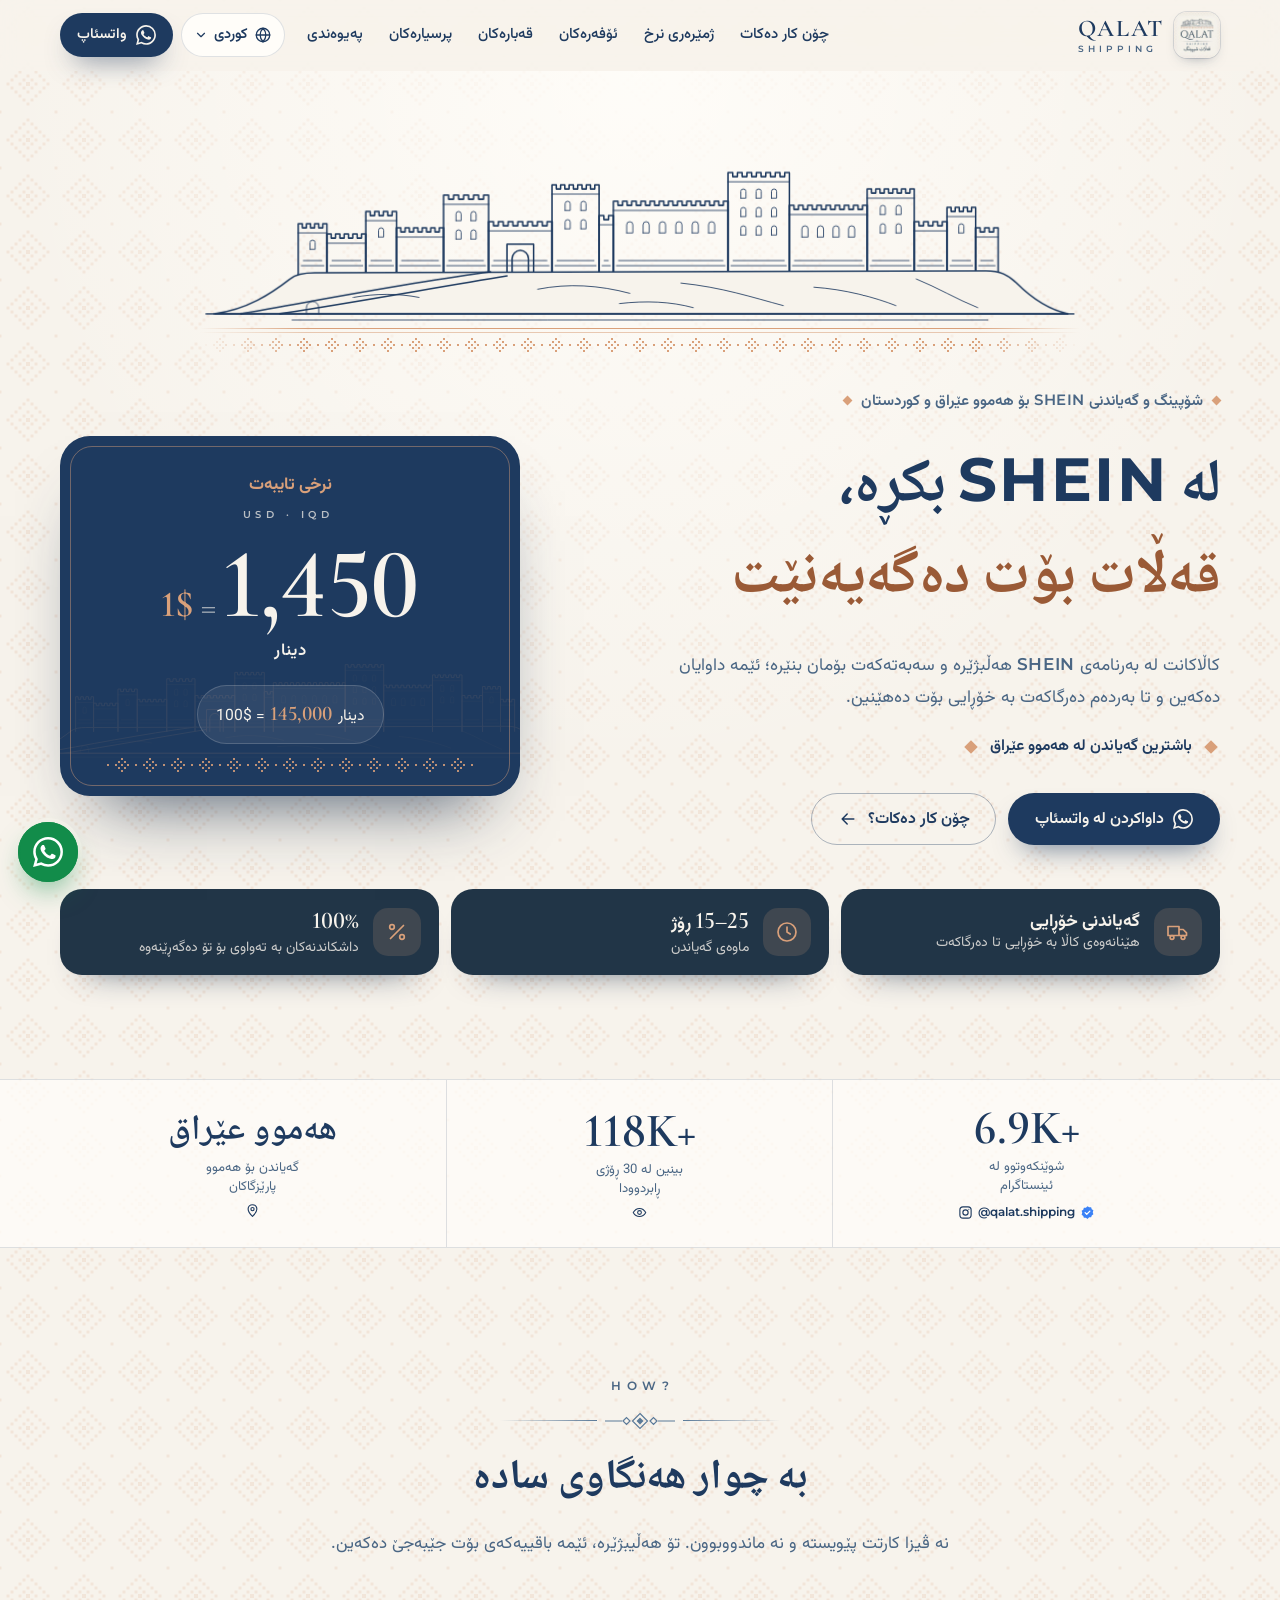
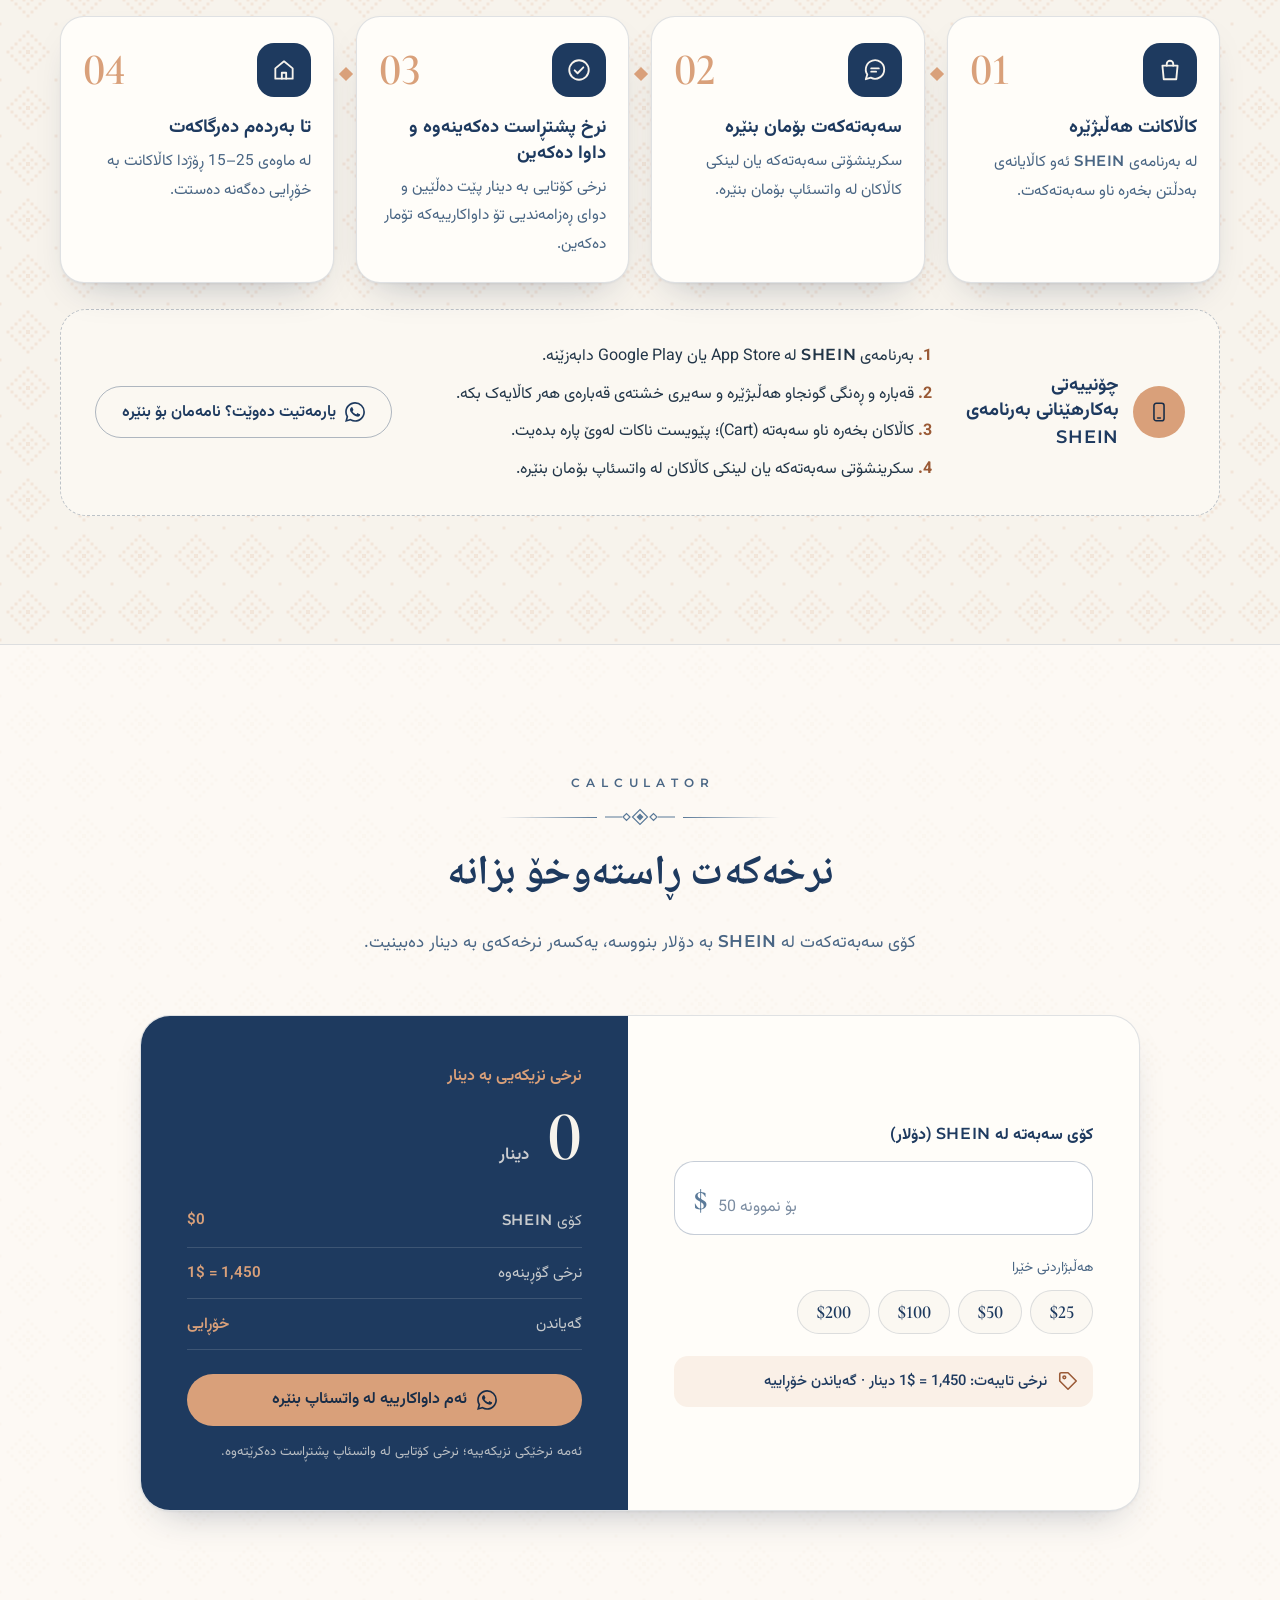
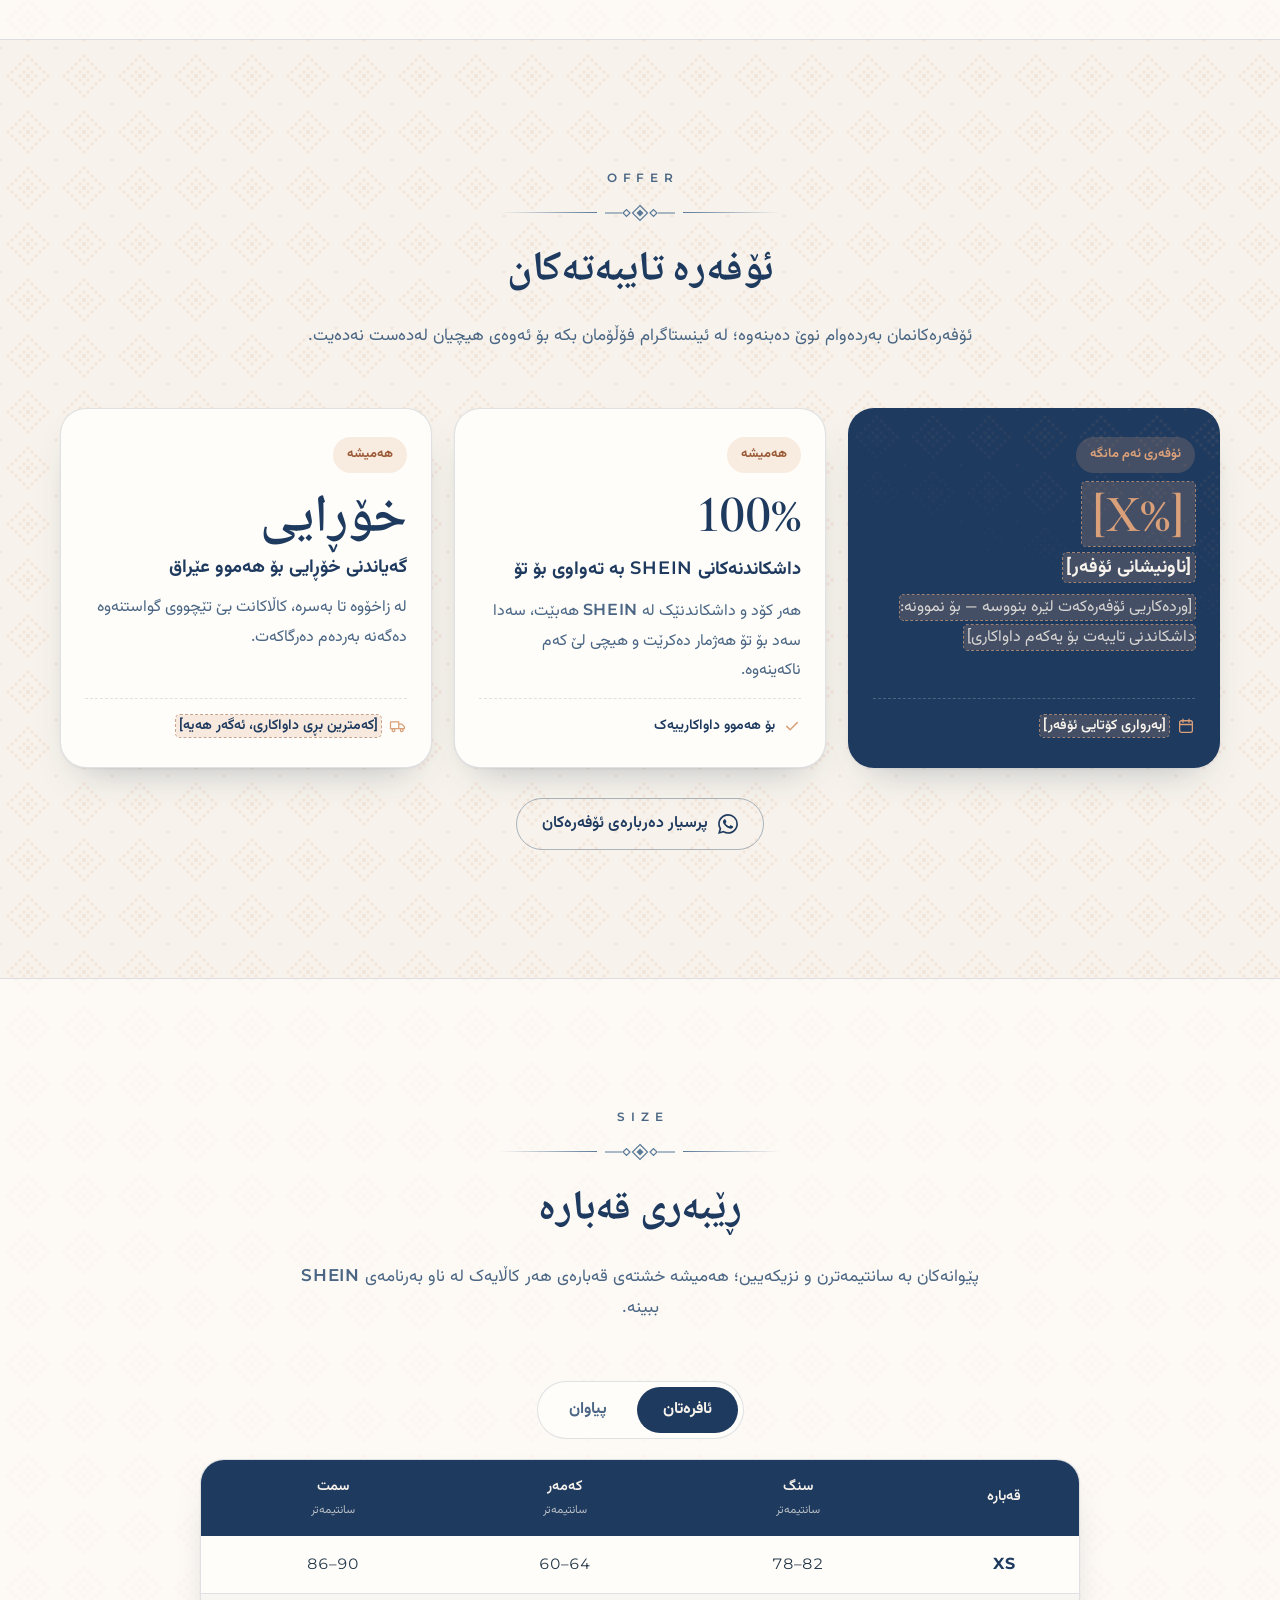
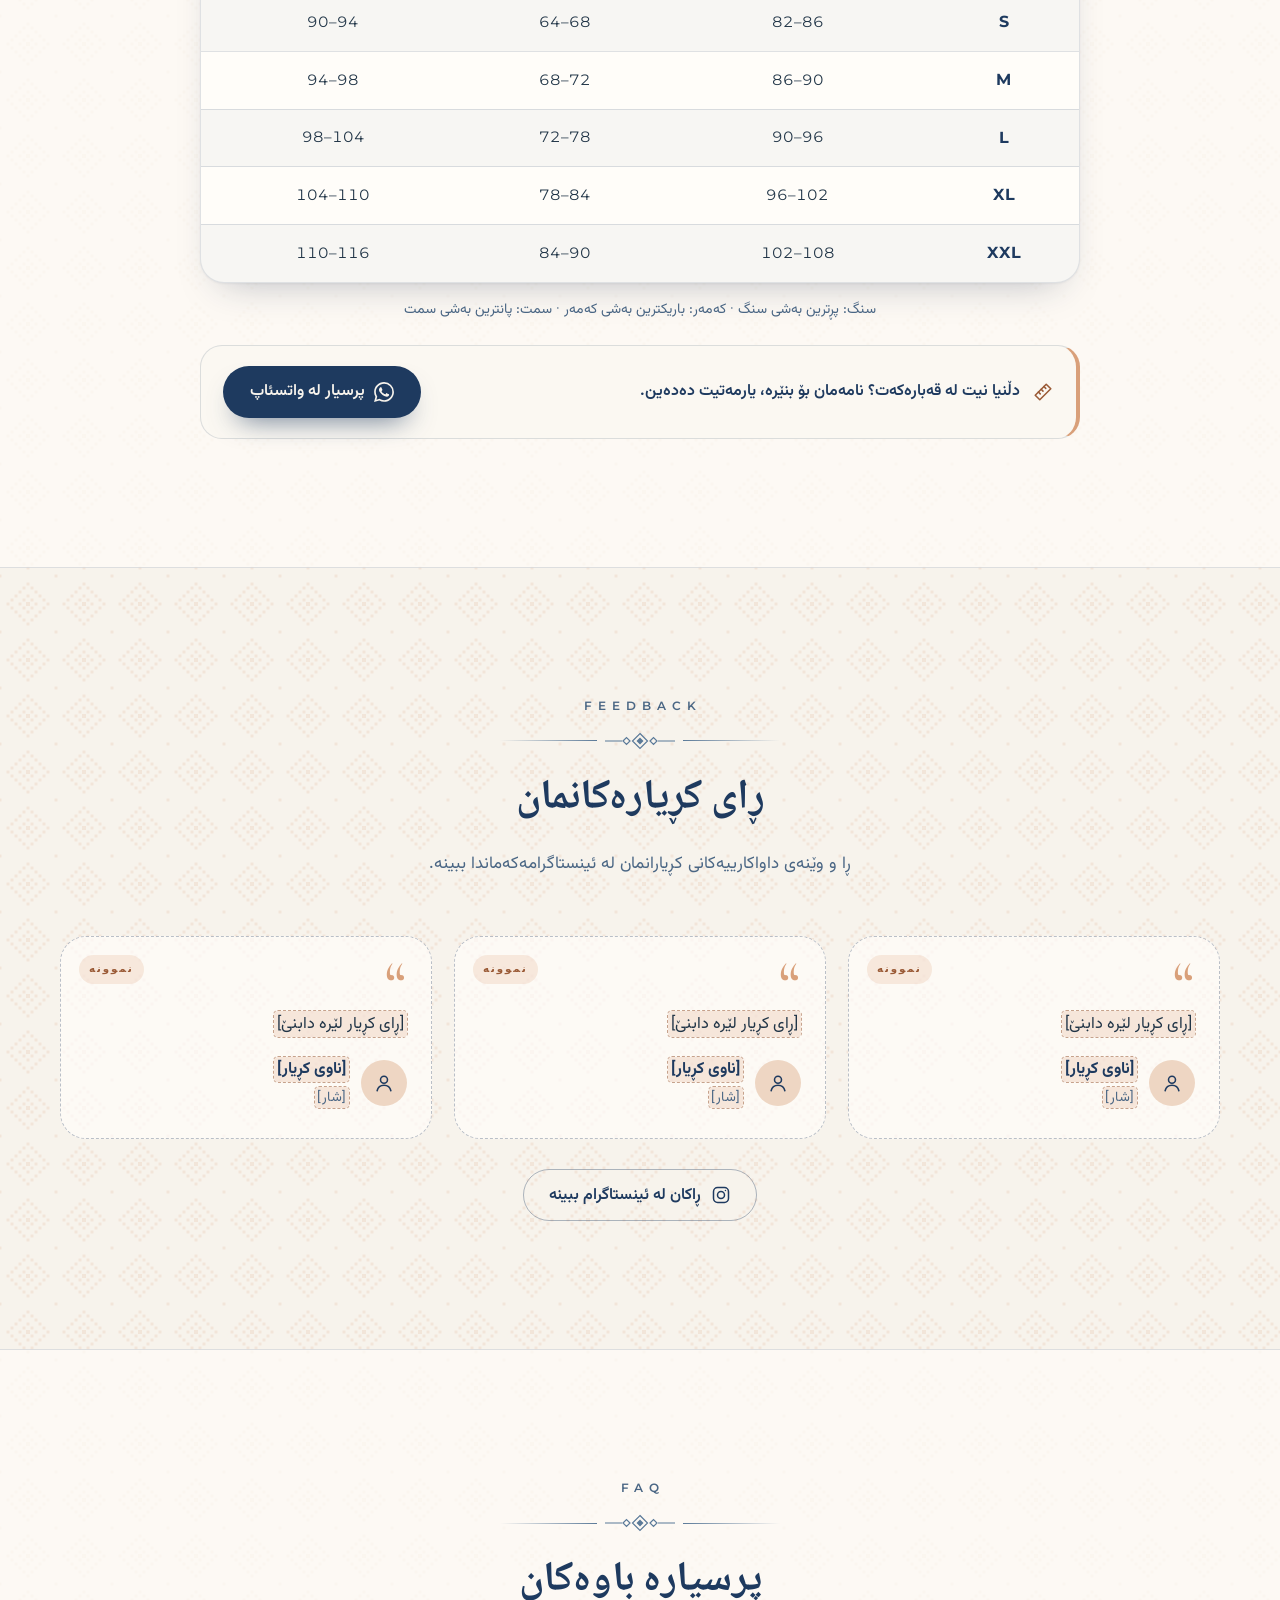
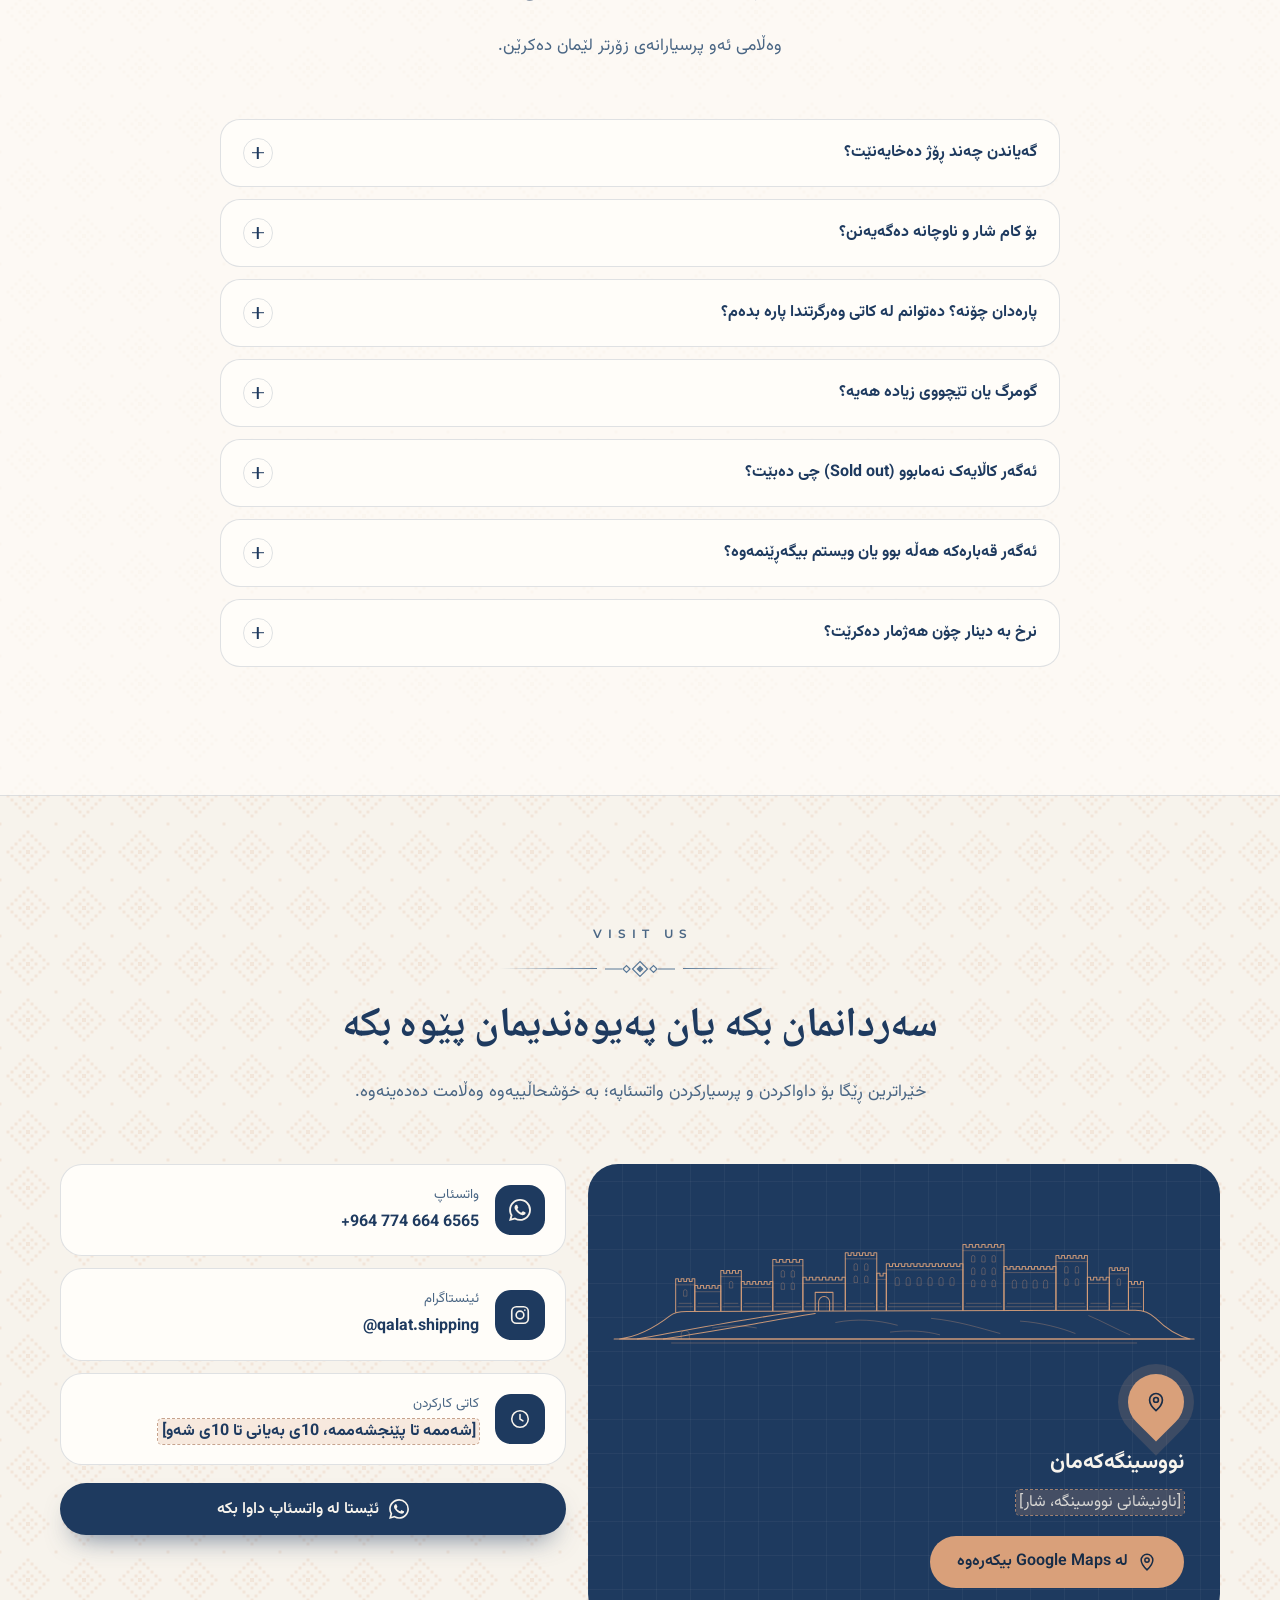
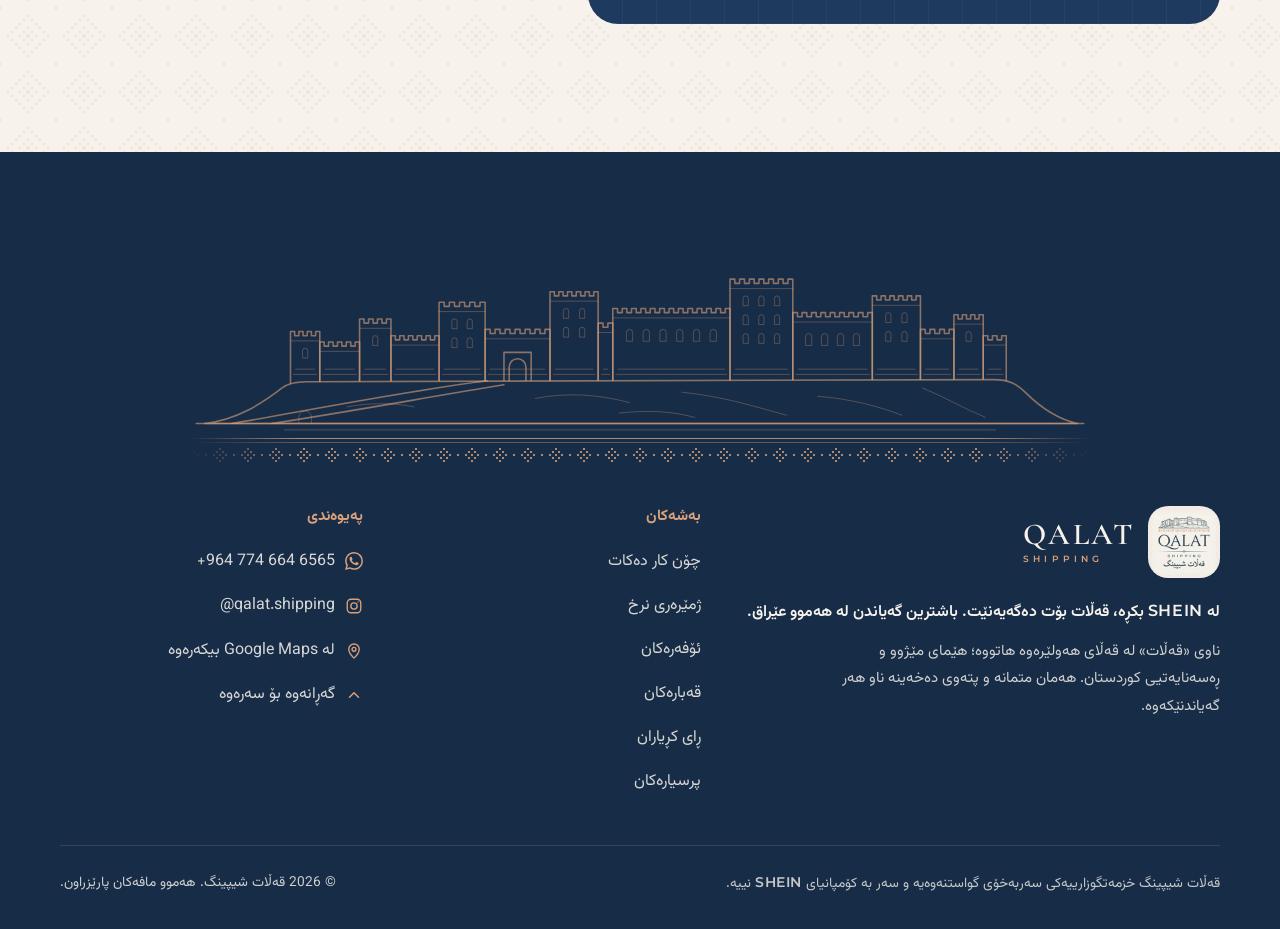
==== index.html @ f3a2c544 "Qalat Shipping landing site: trilingual (ku/ar/en), RTL, calculator, size guide, FAQ" ====
<!DOCTYPE html>
<html lang="ckb" dir="rtl">
<head>
<meta charset="utf-8">
<meta name="viewport" content="width=device-width, initial-scale=1, viewport-fit=cover">

<!-- ======================================================================
     ✏️  EDIT YOUR BUSINESS NUMBERS HERE — everything on the page updates.
     ====================================================================== -->
<script>
const CONFIG = {
  rate: 1450,                 // IQD for 1 USD  (shown as "1$ = X" and "100$ = X")
  roundTo: 1,                 // calculator rounding in IQD (e.g. 250 → nearest 250 IQD)
  deliveryMin: 15,            // delivery time, in days
  deliveryMax: 25,
  whatsapp: '9647746646565',  // international format, digits only (used in wa.me links)
  phoneDisplay: '+964 774 664 6565',
  instagram: 'qalat.shipping',
  instagramFollowers: 6900,
  monthlyViews: 118000,       // Instagram views in the last 30 days
  mapLink: '[PASTE FULL GOOGLE MAPS LINK]', // Google Maps "Share → Copy link"
  mapEmbed: '',               // optional: Google Maps "Share → Embed a map" src URL (shows a live map)
  calcMaxUSD: 100000,         // max amount accepted by the calculator
  defaultLang: 'ku'           // 'ku' | 'ar' | 'en'
};

/* Size guide (cm). Columns: size, chest/bust, waist, hip */
const SIZE_CHART = {
  women: [
    ['XS', '78–82',  '60–64', '86–90'],
    ['S',  '82–86',  '64–68', '90–94'],
    ['M',  '86–90',  '68–72', '94–98'],
    ['L',  '90–96',  '72–78', '98–104'],
    ['XL', '96–102', '78–84', '104–110'],
    ['XXL','102–108','84–90', '110–116']
  ],
  men: [
    ['XS', '84–88',  '70–74', '84–88'],
    ['S',  '88–92',  '74–78', '88–92'],
    ['M',  '92–98',  '78–84', '92–98'],
    ['L',  '98–104', '84–90', '98–104'],
    ['XL', '104–110','90–96', '104–110'],
    ['XXL','110–116','96–102','110–116']
  ]
};
</script>

<title>قەڵات شیپینگ | Qalat Shipping — SHEIN بۆ هەموو عێراق و کوردستان</title>
<meta name="description" content="قەڵات شیپینگ: داواکردنی SHEIN بە نرخی تایبەت و گەیاندنی خۆڕایی تا دەرگاکەت لە هەموو عێراق و کوردستان. Shop SHEIN, delivered by Qalat — free delivery across Iraq.">
<meta name="keywords" content="SHEIN Iraq, SHEIN Kurdistan, SHEIN Erbil, SHEIN Baghdad, SHEIN Sulaymaniyah, SHEIN Duhok, SHEIN delivery Iraq, شي ان العراق, شحن شي ان, شي ان أربيل, طلب من شي ان, شي ان بغداد, قلات شيبينغ, SHEIN کوردستان, SHEIN هەولێر, داواکردن لە SHEIN, گەیاندنی SHEIN, قەڵات شیپینگ, Qalat Shipping">
<meta name="author" content="Qalat Shipping">
<meta name="theme-color" content="#1E3A5F">
<meta name="robots" content="index, follow">

<!-- Site URL (custom domain from CNAME). If the domain changes, replace it in the <head> tags below -->
<link rel="canonical" href="https://qalatshipping.com/">
<link rel="alternate" hreflang="ckb" href="https://qalatshipping.com/?lang=ku">
<link rel="alternate" hreflang="ar" href="https://qalatshipping.com/?lang=ar">
<link rel="alternate" hreflang="en" href="https://qalatshipping.com/?lang=en">
<link rel="alternate" hreflang="x-default" href="https://qalatshipping.com/">

<meta property="og:type" content="website">
<meta property="og:site_name" content="Qalat Shipping | قەڵات شیپینگ">
<meta property="og:title" content="Qalat Shipping — Shop SHEIN, delivered by Qalat">
<meta property="og:description" content="SHEIN shopping &amp; free delivery to your door across all of Iraq and Kurdistan. Special USD rate, 15–25 days, 100% of SHEIN discounts go to you.">
<meta property="og:url" content="https://qalatshipping.com/">
<meta property="og:image" content="https://qalatshipping.com/assets/og-image.jpg">
<meta property="og:image:width" content="1200">
<meta property="og:image:height" content="630">
<meta property="og:image:alt" content="Qalat Shipping logo — Erbil Citadel line drawing">
<meta property="og:locale" content="ku_IQ">
<meta property="og:locale:alternate" content="ar_IQ">
<meta property="og:locale:alternate" content="en_US">
<meta name="twitter:card" content="summary_large_image">
<meta name="twitter:title" content="Qalat Shipping — Shop SHEIN, delivered by Qalat">
<meta name="twitter:description" content="Free SHEIN delivery to your door across all of Iraq and Kurdistan.">
<meta name="twitter:image" content="https://qalatshipping.com/assets/og-image.jpg">

<link rel="icon" type="image/jpeg" href="assets/logo-192.jpg">
<link rel="apple-touch-icon" href="assets/logo-192.jpg">

<link rel="preconnect" href="https://fonts.googleapis.com">
<link rel="preconnect" href="https://fonts.gstatic.com" crossorigin>
<link rel="stylesheet" href="https://fonts.googleapis.com/css2?family=Cormorant+Garamond:ital,wght@0,500;0,600;0,700;1,500;1,600&family=Montserrat:wght@400;500;600;700&family=Noto+Naskh+Arabic:wght@500;600;700&family=Vazirmatn:wght@400;500;600;700&display=swap">

<script>
/* Set language & direction before first paint (prevents layout flash) */
(function () {
  var l = CONFIG.defaultLang;
  try {
    var q = new URLSearchParams(location.search).get('lang');
    var s = localStorage.getItem('qalat-lang');
    l = q || s || l;
  } catch (e) {}
  var m = { ku: ['ckb', 'rtl'], ar: ['ar', 'rtl'], en: ['en', 'ltr'] };
  var v = m[l] || m.ku;
  var h = document.documentElement;
  h.lang = v[0]; h.dir = v[1]; h.classList.add('js');
})();
</script>

<script type="application/ld+json">
{
  "@context": "https://schema.org",
  "@type": "Organization",
  "name": "Qalat Shipping",
  "alternateName": ["قەڵات شیپینگ", "قلات شيبينغ"],
  "url": "https://qalatshipping.com/",
  "logo": "https://qalatshipping.com/assets/logo-512.jpg",
  "slogan": "Shop SHEIN, Delivered by Qalat",
  "description": "SHEIN shopping and shipping service with free delivery across Iraq and Kurdistan.",
  "areaServed": { "@type": "Country", "name": "Iraq" },
  "sameAs": ["https://www.instagram.com/qalat.shipping/"],
  "contactPoint": {
    "@type": "ContactPoint",
    "telephone": "+9647746646565",
    "contactType": "customer service",
    "availableLanguage": ["ckb", "ar", "en"]
  }
}
</script>

<style>
/* =========================================================================
   Qalat Shipping — "Heritage citadel, modern logistics"
   ========================================================================= */
:root {
  --navy: #1E3A5F;
  --navy-2: #213547;
  --navy-3: #172C47;
  --cream: #F7F3EC;
  --ivory: #FBF8F2;
  --paper: #FFFDF9;
  --sand: #D9A07A;
  --sand-soft: #EED6C3;
  --terra: #9A5A36;          /* accessible terracotta for text on cream */
  --steel: #5B7A99;          /* decorative / large text */
  --steel-ink: #4A6684;      /* small secondary text (AA on cream) */
  --ink: #213547;
  --line: rgba(30, 58, 95, .14);
  --wa: #128C4A;

  --radius: 20px;
  --shadow: 0 1px 2px rgba(23, 44, 71, .05), 0 18px 40px -22px rgba(23, 44, 71, .35);

  --f-serif: 'Cormorant Garamond', 'Playfair Display', Georgia, serif;
  --f-label: 'Montserrat', system-ui, -apple-system, 'Segoe UI', sans-serif;
  --f-ar: 'Vazirmatn', 'Noto Naskh Arabic', Tahoma, sans-serif;
  --f-ar-display: 'Noto Naskh Arabic', 'Vazirmatn', serif;
  --f-num: 'Cormorant Garamond', 'Noto Naskh Arabic', Georgia, serif;

  --f-body: var(--f-label);
  --f-display: var(--f-serif);
  --header-h: 70px;

  --kilim-bg: url("data:image/svg+xml,%3Csvg xmlns='http://www.w3.org/2000/svg' width='56' height='56' viewBox='0 0 56 56'%3E%3Cg fill='%23D9A07A' fill-opacity='.17'%3E%3Cpath d='M-1.5 -1.5h3v3h-3zM54.5 -1.5h3v3h-3zM-1.5 54.5h3v3h-3zM54.5 54.5h3v3h-3z'/%3E%3Cg transform='translate(4 4)'%3E%3Cpath d='M22.5 2.5h3v3h-3zM26.5 6.5h3v3h-3zM30.5 10.5h3v3h-3zM34.5 14.5h3v3h-3zM38.5 18.5h3v3h-3zM42.5 22.5h3v3h-3zM38.5 26.5h3v3h-3zM34.5 30.5h3v3h-3zM30.5 34.5h3v3h-3zM26.5 38.5h3v3h-3zM22.5 42.5h3v3h-3zM18.5 38.5h3v3h-3zM14.5 34.5h3v3h-3zM10.5 30.5h3v3h-3zM6.5 26.5h3v3h-3zM2.5 22.5h3v3h-3zM6.5 18.5h3v3h-3zM10.5 14.5h3v3h-3zM14.5 10.5h3v3h-3zM18.5 6.5h3v3h-3zM22.5 14.5h3v3h-3zM26.5 18.5h3v3h-3zM30.5 22.5h3v3h-3zM26.5 26.5h3v3h-3zM22.5 30.5h3v3h-3zM18.5 26.5h3v3h-3zM14.5 22.5h3v3h-3zM18.5 18.5h3v3h-3zM22 22h4v4h-4z'/%3E%3C/g%3E%3C/g%3E%3C/svg%3E");
  --kilim-row: url("data:image/svg+xml,%3Csvg xmlns='http://www.w3.org/2000/svg' width='28' height='14' viewBox='0 0 28 14'%3E%3Cpath fill='%23D9A07A' d='M13 0h2v2h-2zM16 3h2v2h-2zM19 6h2v2h-2zM16 9h2v2h-2zM13 12h2v2h-2zM10 9h2v2h-2zM7 6h2v2h-2zM10 3h2v2h-2zM13 6h2v2h-2zM-1 6h2v2h-2zM27 6h2v2h-2z'/%3E%3C/svg%3E");
  --orn: url("data:image/svg+xml,%3Csvg xmlns='http://www.w3.org/2000/svg' width='70' height='18' viewBox='0 0 70 18'%3E%3Cg fill='none' stroke='%235B7A99' stroke-width='1.2'%3E%3Cpath d='M0 9h17M53 9h17M35 1.5 42.5 9 35 16.5 27.5 9z'/%3E%3Cpath d='M18 9l3.5-3.5L25 9l-3.5 3.5zM45 9l3.5-3.5L52 9l-3.5 3.5z'/%3E%3C/g%3E%3Cpath fill='%235B7A99' d='M35 5.5 38.5 9 35 12.5 31.5 9z'/%3E%3C/svg%3E");
}
html[dir="rtl"] { --f-body: var(--f-ar); --f-display: var(--f-ar-display); }

*, *::before, *::after { box-sizing: border-box; }
html { -webkit-text-size-adjust: 100%; scroll-behavior: smooth; scroll-padding-top: calc(var(--header-h) + 12px); }
body {
  margin: 0;
  font-family: var(--f-body);
  font-size: 16px;
  line-height: 1.7;
  color: var(--ink);
  background: var(--cream) var(--kilim-bg);
  -webkit-font-smoothing: antialiased;
  text-rendering: optimizeLegibility;
  overflow-x: hidden;
}
html[dir="rtl"] body { line-height: 1.85; }
img, svg { display: block; max-width: 100%; }
a { color: inherit; }
button { font: inherit; }
h1, h2, h3 { margin: 0; }
p { margin: 0; }
:focus-visible { outline: 2.5px solid var(--terra); outline-offset: 3px; border-radius: 8px; }
.sr-only { position: absolute !important; width: 1px; height: 1px; padding: 0; margin: -1px; overflow: hidden; clip: rect(0 0 0 0); white-space: nowrap; border: 0; }
.skip-link { position: absolute; inset-inline-start: 12px; top: -80px; z-index: 100; background: var(--navy); color: var(--cream); padding: 12px 18px; border-radius: 12px; text-decoration: none; font-weight: 600; transition: top .2s; }
.skip-link:focus { top: 12px; }
.container { width: min(1160px, 100% - 40px); margin-inline: auto; }
.ic { width: 22px; height: 22px; flex: none; }
html[dir="rtl"] .flip-rtl { transform: scaleX(-1); }
.ltr { direction: ltr; unicode-bidi: isolate; display: inline-block; }
.shein { font-family: var(--f-label); font-weight: 600; letter-spacing: .04em; }
h1 .shein, h2 .shein { font-weight: 700; }
html[lang="en"] h1 .shein, html[lang="en"] h2 .shein { font-family: var(--f-serif); font-weight: 600; letter-spacing: .03em; }
mark.ph { background: rgba(217, 160, 122, .22); color: inherit; border-radius: 4px; padding: 0 .2em; outline: 1px dashed rgba(154, 90, 54, .55); outline-offset: 0; }
.on-dark mark.ph { background: rgba(217, 160, 122, .2); outline-color: rgba(217, 160, 122, .7); }

/* ---------- Buttons ---------- */
.btn {
  display: inline-flex; align-items: center; justify-content: center; gap: .6em;
  min-height: 52px; padding: .75em 1.6em; border-radius: 999px;
  font-weight: 600; font-size: 1rem; line-height: 1.2; text-decoration: none; text-align: center;
  border: 1.5px solid transparent; cursor: pointer;
  transition: transform .2s ease, background-color .2s ease, color .2s ease, box-shadow .2s ease, border-color .2s ease;
}
.btn .ic { width: 20px; height: 20px; }
.btn:hover { transform: translateY(-2px); }
.btn:active { transform: translateY(0); }
.btn-primary { background: var(--navy); color: var(--cream); box-shadow: 0 14px 28px -14px rgba(30, 58, 95, .75); }
.btn-primary:hover { background: var(--navy-2); }
.btn-ghost { background: transparent; color: var(--navy); border-color: rgba(30, 58, 95, .35); }
.btn-ghost:hover { background: var(--navy); color: var(--cream); border-color: var(--navy); }
.btn-sand { background: var(--sand); color: var(--navy-3); }
.btn-sand:hover { background: #E3B08D; }
.btn-light { background: var(--cream); color: var(--navy); }
.btn-block { width: 100%; }

/* ---------- Header ---------- */
.site-header {
  position: sticky; top: 0; z-index: 50;
  background: rgba(247, 243, 236, .88);
  -webkit-backdrop-filter: saturate(1.4) blur(14px);
  backdrop-filter: saturate(1.4) blur(14px);
  border-bottom: 1px solid transparent;
  transition: border-color .3s, box-shadow .3s;
}
.site-header.scrolled { border-color: var(--line); box-shadow: 0 10px 30px -24px rgba(23, 44, 71, .6); }
.header-inner { height: var(--header-h); display: flex; align-items: center; gap: 10px; }
.brand { display: flex; align-items: center; gap: 10px; text-decoration: none; margin-inline-end: auto; min-width: 0; }
.brand-logo { width: 46px; height: 46px; border-radius: 13px; object-fit: cover; box-shadow: 0 0 0 1px var(--line), 0 6px 14px -8px rgba(23, 44, 71, .5); }
.brand-text { display: flex; flex-direction: column; direction: ltr; line-height: 1; }
.brand-name { font-family: var(--f-serif); font-weight: 600; font-size: 1.5rem; letter-spacing: .07em; color: var(--navy); }
.brand-sub { font-family: var(--f-label); font-weight: 600; font-size: .55rem; letter-spacing: .46em; color: var(--steel-ink); margin-top: 4px; }

.main-nav ul { list-style: none; margin: 0; padding: 0; display: flex; gap: 2px; }
.main-nav a { display: block; padding: 10px 12px; border-radius: 10px; text-decoration: none; font-weight: 500; font-size: .93rem; color: var(--navy); white-space: nowrap; transition: background-color .2s; }
.main-nav a:hover { background: rgba(30, 58, 95, .07); }

.header-actions { display: flex; align-items: center; gap: 8px; }
.lang { position: relative; }
.lang-btn, .menu-btn {
  display: inline-flex; align-items: center; justify-content: center; gap: 6px;
  height: 44px; min-width: 44px; padding: 0 12px; border-radius: 999px;
  border: 1px solid var(--line); background: var(--paper); color: var(--navy); cursor: pointer;
  font-weight: 600; font-size: .9rem;
}
.lang-btn .ic { width: 18px; height: 18px; }
.lang-btn .chev { width: 14px; height: 14px; transition: transform .2s; }
.lang-btn .lbl-short { display: none; font-family: var(--f-label); font-size: .8rem; letter-spacing: .06em; }
.lang-btn[aria-expanded="true"] .chev { transform: rotate(180deg); }
.lang-menu {
  position: absolute; top: calc(100% + 8px); inset-inline-end: 0; z-index: 60;
  list-style: none; margin: 0; padding: 6px; min-width: 170px;
  background: var(--paper); border: 1px solid var(--line); border-radius: 16px; box-shadow: var(--shadow);
}
.lang-menu button {
  width: 100%; display: flex; align-items: center; justify-content: space-between; gap: 12px;
  padding: 11px 14px; border: 0; border-radius: 10px; background: transparent; color: var(--navy);
  cursor: pointer; font-size: 1rem; text-align: start;
}
.lang-menu button[lang="ckb"], .lang-menu button[lang="ar"] { font-family: var(--f-ar); }
.lang-menu button[lang="en"] { font-family: var(--f-label); }
.lang-menu button:hover { background: rgba(30, 58, 95, .07); }
.lang-menu button[aria-current="true"] { background: var(--navy); color: var(--cream); }
.lang-menu button .ic { width: 16px; height: 16px; visibility: hidden; }
.lang-menu button[aria-current="true"] .ic { visibility: visible; }
.btn-wa-sm { min-height: 44px; padding: 0 16px; font-size: .9rem; }
.menu-btn { padding: 0; width: 44px; }
.menu-btn .i-close { display: none; }
.menu-btn[aria-expanded="true"] .i-open { display: none; }
.menu-btn[aria-expanded="true"] .i-close { display: block; }

@media (max-width: 1199px) {
  .main-nav {
    position: absolute; top: var(--header-h); inset-inline: 0;
    background: var(--paper); border-bottom: 1px solid var(--line);
    box-shadow: 0 24px 40px -30px rgba(23, 44, 71, .6);
    padding: 6px 20px 18px; display: none;
  }
  .main-nav.open { display: block; }
  .main-nav ul { flex-direction: column; }
  .main-nav a { padding: 14px 6px; border-bottom: 1px solid var(--line); border-radius: 0; font-size: 1.02rem; }
}
@media (min-width: 1200px) { .menu-btn { display: none; } }
@media (max-width: 479px) {
  .btn-wa-sm { width: 44px; padding: 0; }
  .btn-wa-sm .lbl { display: none; }
  .lang-btn .lbl-long { display: none; }
  .lang-btn .lbl-short { display: inline; }
  .brand-name { font-size: 1.3rem; }
  .brand-logo { width: 42px; height: 42px; }
}
@media (max-width: 359px) { .brand-text { display: none; } }

/* ---------- Citadel line drawing ---------- */
.citadel { color: var(--cit-stroke, var(--navy)); --sw: 1.5; }
.citadel svg { width: 100%; height: auto; overflow: visible; fill: none; stroke: currentColor; stroke-width: var(--sw); stroke-linecap: round; stroke-linejoin: round; }
.citadel .fine { stroke-width: calc(var(--sw) * .55); opacity: .6; }
.citadel .hill { fill: var(--cit-fill, var(--cream)); }
@media (max-width: 640px) { .citadel { --sw: 2.6; } }
@media (prefers-reduced-motion: no-preference) {
  .citadel.animate path { stroke-dasharray: 1 1; animation: draw 1.5s cubic-bezier(.55, .1, .3, 1) both; animation-delay: var(--d, 0ms); }
}
@keyframes draw {
  0% { stroke-dashoffset: 1; opacity: 0; }
  1% { opacity: 1; }
  100% { stroke-dashoffset: 0; opacity: 1; }
}

/* ---------- Ornaments ---------- */
.kilim-band { position: relative; height: 24px; max-width: 880px; margin: 4px auto 0;
  background: var(--kilim-row) center 10px / 28px 14px repeat-x;
  -webkit-mask-image: linear-gradient(90deg, transparent, #000 12%, #000 88%, transparent);
  mask-image: linear-gradient(90deg, transparent, #000 12%, #000 88%, transparent); }
.kilim-band::before { content: ""; position: absolute; inset-inline: 0; top: 0; height: 5px; border-top: 1.5px solid var(--sand); border-bottom: 1px solid rgba(217, 160, 122, .55); }
.orn { display: flex; align-items: center; gap: 8px; max-width: 280px; margin: 14px auto 18px; color: var(--steel); }
.orn::before, .orn::after { content: ""; flex: 1; height: 1px; }
.orn::before { background: linear-gradient(90deg, transparent, currentColor); }
.orn::after { background: linear-gradient(90deg, currentColor, transparent); }
html[dir="rtl"] .orn::before, html[dir="rtl"] .orn::after { transform: scaleX(-1); }
.orn span { width: 70px; height: 18px; flex: none; background: var(--orn) center / contain no-repeat; }

/* ---------- Sections ---------- */
.section { padding-block: clamp(72px, 11vw, 128px); position: relative; }
.section-alt { background: rgba(255, 253, 249, .72); border-block: 1px solid var(--line); }
.section-head { text-align: center; max-width: 700px; margin: 0 auto clamp(36px, 6vw, 56px); }
.kicker { font-family: var(--f-label); font-weight: 600; font-size: .74rem; letter-spacing: .5em; color: var(--steel-ink); padding-inline-start: .5em; }
h2 { font-family: var(--f-display); font-weight: 600; color: var(--navy); font-size: clamp(2.2rem, 6vw, 3.4rem); line-height: 1.08; margin-bottom: .45em; letter-spacing: -.005em; }
html[dir="rtl"] h2 { font-size: clamp(1.75rem, 5vw, 2.6rem); line-height: 1.5; font-weight: 700; }
.lead { color: var(--steel-ink); font-size: 1.06rem; }
h3 { color: var(--navy); font-size: 1.15rem; font-weight: 700; line-height: 1.4; }
html[lang="en"] h3 { font-family: var(--f-label); font-weight: 600; font-size: 1.08rem; }

/* ---------- Hero ---------- */
.hero { padding-block: 22px clamp(64px, 9vw, 104px); position: relative; }
.hero::before { content: ""; position: absolute; inset: 0 0 auto; height: 70%; background: radial-gradient(ellipse at 50% 0%, rgba(255, 253, 249, .95), rgba(247, 243, 236, 0) 70%); pointer-events: none; }
.hero > .container { position: relative; }
.hero-art { max-width: 880px; margin-inline: auto; padding-top: 10px; }
.hero-grid { display: grid; gap: 34px; margin-top: 34px; align-items: center; }
.hero-copy { text-align: center; }
.eyebrow { display: inline-flex; align-items: center; gap: 10px; font-family: var(--f-label); font-weight: 600; font-size: .72rem; letter-spacing: .2em; text-transform: uppercase; color: var(--steel-ink); }
.eyebrow::before, .eyebrow::after { content: ""; width: 7px; height: 7px; background: var(--sand); transform: rotate(45deg); flex: none; }
html[dir="rtl"] .eyebrow { font-family: var(--f-ar); font-size: .95rem; letter-spacing: 0; text-transform: none; }
h1 { font-family: var(--f-display); font-weight: 600; color: var(--navy); font-size: clamp(2.7rem, 10vw, 5rem); line-height: 1.02; letter-spacing: -.012em; margin: .3em 0 .38em; }
h1 > span { display: block; }
h1 .accent { font-style: italic; font-weight: 500; color: var(--terra); }
html[dir="rtl"] h1 { font-size: clamp(2.15rem, 8vw, 3.8rem); line-height: 1.5; font-weight: 700; }
html[dir="rtl"] h1 .accent { font-style: normal; font-weight: 700; }
.hero-sub { font-size: 1.08rem; color: var(--steel-ink); max-width: 560px; margin-inline: auto; }
.slogan { display: inline-flex; align-items: center; gap: 10px; margin-top: 18px; font-weight: 600; color: var(--navy); font-size: .98rem; }
.slogan .ic { color: var(--sand); width: 18px; height: 18px; }
.cta-row { display: flex; flex-wrap: wrap; gap: 12px; justify-content: center; margin-top: 26px; }
.cta-row .btn { flex: 1 1 220px; max-width: 320px; }

.rate-card {
  position: relative; isolation: isolate; overflow: hidden;
  background: var(--navy); color: var(--cream); text-align: center;
  border-radius: 30px; padding: 34px 26px 52px;
  box-shadow: 0 40px 70px -40px rgba(23, 44, 71, .85);
  max-width: 460px; width: 100%; margin-inline: auto;
}
.rate-card::before { content: ""; position: absolute; inset: 10px; border: 1px solid rgba(217, 160, 122, .45); border-radius: 22px; pointer-events: none; }
.rate-card::after { content: ""; position: absolute; inset-inline: 44px; bottom: 24px; height: 14px; background: var(--kilim-row) center / 28px 14px repeat-x; opacity: .85; }
.rate-card .bg-cit { position: absolute; inset-inline: -10%; bottom: 36px; opacity: .1; z-index: -1; --cit-stroke: var(--sand); --cit-fill: transparent; }
.rate-label { display: block; color: var(--sand); font-weight: 700; font-size: 1.05rem; }
.latin-label { display: block; font-family: var(--f-label); font-weight: 600; font-size: .62rem; letter-spacing: .45em; color: rgba(247, 243, 236, .72); margin-top: 4px; padding-inline-start: .45em; }
.rate-main { display: flex; align-items: baseline; justify-content: center; gap: .18em; margin-top: 12px; font-family: var(--f-serif); line-height: 1; font-variant-numeric: lining-nums; }
.rate-usd { font-size: 2.3rem; color: var(--sand); font-weight: 600; }
.rate-eq { font-size: 2rem; opacity: .65; margin-inline: .12em; }
.rate-val { font-size: clamp(4.4rem, 19vw, 6.2rem); font-weight: 600; letter-spacing: -.01em; }
.rate-cur { font-size: 1.05rem; font-weight: 600; margin-top: 2px; letter-spacing: .02em; }
.rate-sub { display: inline-flex; align-items: baseline; gap: .35em; margin-top: 18px; padding: 9px 18px; border-radius: 999px; background: rgba(247, 243, 236, .08); border: 1px solid rgba(247, 243, 236, .18); font-size: .98rem; }
.rate-sub b { font-family: var(--f-serif); font-size: 1.3rem; font-weight: 600; color: var(--sand); font-variant-numeric: lining-nums; }

.stats { list-style: none; padding: 0; margin: 30px 0 0; display: grid; gap: 12px; }
.stat { display: flex; align-items: center; gap: 14px; background: var(--navy-2); color: var(--cream); border-radius: 22px; padding: 16px 18px; box-shadow: 0 20px 34px -28px rgba(23, 44, 71, .9); }
.stat-ic { width: 48px; height: 48px; border-radius: 15px; display: grid; place-items: center; background: rgba(217, 160, 122, .16); color: var(--sand); flex: none; }
.stat-ic .ic { width: 24px; height: 24px; }
.stat strong { display: block; font-size: 1.08rem; font-weight: 700; line-height: 1.35; }
.stat strong .num { font-family: var(--f-serif); font-size: 1.5rem; font-weight: 600; font-variant-numeric: lining-nums; }
.stat-l { display: block; font-size: .87rem; color: rgba(247, 243, 236, .8); line-height: 1.5; }

@media (min-width: 640px) { .stats { grid-template-columns: repeat(3, 1fr); } }
@media (min-width: 960px) {
  .hero-grid { grid-template-columns: 1.25fr .9fr; gap: 60px; }
  .hero-copy { text-align: start; }
  .hero-sub { margin-inline: 0; }
  .cta-row { justify-content: flex-start; }
  .cta-row .btn { flex: 0 0 auto; }
  .stats { margin-top: 44px; }
}

/* ---------- Trust strip ---------- */
.trust { background: rgba(255, 253, 249, .78); border-block: 1px solid var(--line); }
.trust-grid { display: grid; grid-template-columns: repeat(3, 1fr); }
.trust-item { display: flex; flex-direction: column; align-items: center; justify-content: center; gap: 6px; padding: 24px 6px; text-align: center; text-decoration: none; }
.trust-item + .trust-item { border-inline-start: 1px solid var(--line); }
a.trust-item:hover .trust-num { color: var(--terra); }
.trust-num { font-family: var(--f-num); font-weight: 600; font-size: clamp(1.9rem, 6.5vw, 3rem); line-height: 1; color: var(--navy); font-variant-numeric: lining-nums; transition: color .2s; }
.trust-num.word { font-family: var(--f-display); font-size: clamp(1.25rem, 4.6vw, 2.2rem); line-height: 1.25; }
.trust-label { font-size: .82rem; color: var(--steel-ink); line-height: 1.45; max-width: 18ch; }
.trust-meta { display: inline-flex; align-items: center; gap: 5px; font-family: var(--f-label); font-size: .72rem; color: var(--navy); font-weight: 600; direction: ltr; }
.trust-meta .ic { width: 15px; height: 15px; }
.verified { color: #3B82F6; }
@media (max-width: 420px) { .trust-meta span { display: none; } }

/* ---------- How it works ---------- */
.steps { list-style: none; padding: 0; margin: 0; display: grid; gap: 16px; }
.step { position: relative; background: var(--paper); border: 1px solid var(--line); border-radius: 24px; padding: 26px 22px 24px; box-shadow: var(--shadow); }
.step-top { display: flex; align-items: center; justify-content: space-between; }
.step-ic { width: 54px; height: 54px; border-radius: 17px; background: var(--navy); color: var(--cream); display: grid; place-items: center; }
.step-ic .ic { width: 26px; height: 26px; }
.step-num { font-family: var(--f-serif); font-weight: 600; font-size: 2.8rem; line-height: 1; color: var(--sand); font-variant-numeric: lining-nums; }
.step h3 { margin: 18px 0 6px; }
.step p { color: var(--steel-ink); font-size: .96rem; }
@media (min-width: 720px) { .steps { grid-template-columns: repeat(2, 1fr); } }
@media (min-width: 1060px) {
  .steps { grid-template-columns: repeat(4, 1fr); gap: 22px; }
  .step:not(:last-child)::after { content: ""; position: absolute; top: 52px; inset-inline-end: -16px; width: 10px; height: 10px; background: var(--sand); transform: rotate(45deg); z-index: 1; }
}
.tip { margin-top: 26px; display: grid; gap: 18px; background: var(--ivory); border: 1.5px dashed rgba(30, 58, 95, .28); border-radius: 26px; padding: 26px 22px; }
.tip-head { display: flex; align-items: center; gap: 14px; }
.tip-ic { width: 52px; height: 52px; border-radius: 50%; background: var(--sand); color: var(--navy-3); display: grid; place-items: center; flex: none; }
.tip ol { margin: 0; padding-inline-start: 1.3em; display: grid; gap: 8px; color: var(--ink); }
.tip ol li::marker { color: var(--terra); font-weight: 700; }
@media (min-width: 900px) {
  .tip { grid-template-columns: minmax(220px, .8fr) 2fr auto; align-items: center; padding: 30px 34px; gap: 30px; }
}

/* ---------- Calculator ---------- */
.calc > * { min-width: 0; }
#usd { width: 100%; }
.calc { display: grid; grid-template-columns: minmax(0, 1fr); background: var(--paper); border: 1px solid var(--line); border-radius: 30px; overflow: hidden; box-shadow: var(--shadow); max-width: 1000px; margin-inline: auto; }
.calc-input { padding: 30px 22px; }
.calc label { display: block; font-weight: 700; color: var(--navy); margin-bottom: 10px; }
.input-wrap { display: flex; align-items: center; direction: ltr; border: 1.5px solid rgba(30, 58, 95, .25); border-radius: 20px; background: #fff; padding-inline: 18px; transition: border-color .2s, box-shadow .2s; }
.input-wrap:focus-within { border-color: var(--navy); box-shadow: 0 0 0 4px rgba(30, 58, 95, .13); }
.input-wrap.invalid { border-color: #B3412E; box-shadow: 0 0 0 4px rgba(179, 65, 46, .12); }
.prefix { font-family: var(--f-serif); font-size: 2.2rem; color: var(--steel); font-weight: 600; }
#usd { flex: 1; min-width: 0; border: 0; outline: 0; background: transparent; font-family: var(--f-serif); font-size: 2.5rem; font-weight: 600; color: var(--navy); padding: 12px 10px; font-variant-numeric: lining-nums; }
#usd::placeholder { font-family: var(--f-body); font-size: 1rem; font-weight: 400; color: #7C8DA2; }
.calc-err { color: #A93A28; font-size: .9rem; font-weight: 600; margin-top: 8px; }
.chips-label { font-size: .85rem; color: var(--steel-ink); margin: 20px 0 10px; }
.chips { display: flex; flex-wrap: wrap; gap: 8px; }
.chips button { min-height: 44px; padding: 0 18px; border-radius: 999px; border: 1px solid var(--line); background: var(--ivory); color: var(--navy); font-family: var(--f-serif); font-size: 1.15rem; font-weight: 600; cursor: pointer; transition: all .2s; font-variant-numeric: lining-nums; }
.chips button:hover { border-color: var(--navy); }
.chips button[aria-pressed="true"] { background: var(--navy); color: var(--cream); border-color: var(--navy); }
.calc-rate { display: flex; align-items: center; gap: 10px; margin-top: 22px; padding: 12px 14px; border-radius: 14px; background: rgba(217, 160, 122, .14); color: var(--navy); font-size: .92rem; font-weight: 500; }
.calc-rate .ic { color: var(--terra); }
.calc-result { position: relative; background: var(--navy); color: var(--cream); padding: 30px 22px; display: flex; flex-direction: column; }
.calc-result-label { color: var(--sand); font-weight: 600; }
.calc-big { font-family: var(--f-num); font-size: clamp(2.7rem, 11vw, 4.4rem); font-weight: 600; line-height: 1.05; margin: 8px 0 22px; display: flex; flex-wrap: wrap; align-items: baseline; gap: .25em; font-variant-numeric: lining-nums; }
.calc-big .cur { font-family: var(--f-body); font-size: 1.05rem; font-weight: 600; color: rgba(247, 243, 236, .8); }
.calc-break { margin: 0 0 24px; }
.calc-break div { display: flex; justify-content: space-between; gap: 12px; padding: 11px 0; border-bottom: 1px solid rgba(247, 243, 236, .14); font-size: .95rem; }
.calc-break dt { color: rgba(247, 243, 236, .78); }
.calc-break dd { margin: 0; font-weight: 600; color: var(--sand); }
.calc-note { font-size: .82rem; color: rgba(247, 243, 236, .72); margin-top: 14px; }
@media (min-width: 900px) {
  .calc { grid-template-columns: minmax(0, 1.05fr) minmax(0, 1fr); }
  .calc-input, .calc-result { padding: 46px; }
  .calc-input { display: flex; flex-direction: column; justify-content: center; }
}

/* ---------- Offers ---------- */
.offers-grid { display: grid; gap: 18px; }
.offer { position: relative; overflow: hidden; isolation: isolate; display: flex; flex-direction: column; gap: 12px; background: var(--paper); border: 1px solid var(--line); border-radius: 26px; padding: 28px 24px; box-shadow: var(--shadow); }
.offer.featured { background: var(--navy); color: var(--cream); border-color: transparent; }
.offer.featured::after { content: ""; position: absolute; inset: 0; background: var(--kilim-bg); opacity: .7; z-index: -1; -webkit-mask-image: linear-gradient(200deg, #000, transparent 55%); mask-image: linear-gradient(200deg, #000, transparent 55%); }
.offer-tag { align-self: flex-start; font-size: .8rem; font-weight: 700; padding: 6px 14px; border-radius: 999px; background: rgba(217, 160, 122, .2); color: var(--terra); }
.featured .offer-tag { color: var(--sand); }
.offer-big { align-self: flex-start; font-family: var(--f-num); font-size: 3.3rem; font-weight: 600; line-height: 1.1; color: var(--navy); font-variant-numeric: lining-nums; }
.featured .offer-big { color: var(--sand); }
.featured h3 { color: var(--cream); }
.offer p { color: var(--steel-ink); }
.featured p { color: rgba(247, 243, 236, .82); }
.offer-meta { margin-top: auto; padding-top: 14px; border-top: 1px dashed var(--line); display: flex; align-items: center; gap: 8px; font-size: .88rem; font-weight: 600; color: var(--navy); }
.featured .offer-meta { color: var(--cream); border-color: rgba(247, 243, 236, .22); }
.offer-meta .ic { width: 18px; height: 18px; color: var(--sand); }
.offers-cta { text-align: center; margin-top: 30px; }
@media (min-width: 860px) { .offers-grid { grid-template-columns: repeat(3, 1fr); gap: 22px; } }

/* ---------- Size guide ---------- */
.size-wrap { max-width: 880px; margin-inline: auto; }
.size-tabs-wrap { text-align: center; margin-bottom: 20px; }
.size-tabs { display: inline-flex; gap: 4px; padding: 5px; background: var(--paper); border: 1px solid var(--line); border-radius: 999px; }
.size-tabs [role="tab"] { min-height: 46px; padding: 0 26px; border: 0; border-radius: 999px; background: transparent; color: var(--steel-ink); font-weight: 700; cursor: pointer; transition: all .2s; }
.size-tabs [role="tab"][aria-selected="true"] { background: var(--navy); color: var(--cream); }
.table-wrap { overflow-x: auto; border-radius: 24px; border: 1px solid var(--line); background: var(--paper); box-shadow: var(--shadow); }
.size-table { width: 100%; border-collapse: collapse; font-size: .97rem; }
.size-table th, .size-table td { padding: 14px 8px; text-align: center; border-bottom: 1px solid var(--line); white-space: nowrap; }
.size-table thead th { background: var(--navy); color: var(--cream); font-weight: 600; font-size: .9rem; }
.size-table thead th small { display: block; font-weight: 400; font-size: .72rem; color: rgba(247, 243, 236, .7); }
.size-table tbody th { font-family: var(--f-label); font-weight: 700; color: var(--navy); letter-spacing: .06em; }
.size-table tbody td { font-variant-numeric: tabular-nums; font-family: var(--f-label); color: var(--ink); font-size: .92rem; }
.size-table tbody tr:nth-child(even) { background: rgba(30, 58, 95, .035); }
.size-table tbody tr:last-child > * { border-bottom: 0; }
.size-how { margin-top: 14px; text-align: center; font-size: .88rem; color: var(--steel-ink); }
.size-note { margin-top: 22px; display: flex; flex-wrap: wrap; align-items: center; justify-content: space-between; gap: 16px; padding: 20px 22px; border-radius: 22px; background: var(--ivory); border: 1px solid var(--line); border-inline-start: 4px solid var(--sand); }
.size-note p { display: flex; align-items: center; gap: 12px; font-weight: 600; color: var(--navy); }
.size-note p .ic { color: var(--terra); }

/* ---------- Feedback ---------- */
.fb-grid { display: grid; gap: 18px; }
.fb-card { position: relative; display: flex; flex-direction: column; gap: 16px; border: 1.5px dashed rgba(30, 58, 95, .3); border-radius: 26px; padding: 28px 24px; background: rgba(255, 253, 249, .7); }
.fb-quote { font-family: var(--f-serif); font-size: 4.2rem; line-height: .6; color: var(--sand); height: 28px; }
.fb-text { font-size: 1.02rem; color: var(--ink); }
.fb-person { display: flex; align-items: center; gap: 12px; margin-top: auto; }
.fb-avatar { width: 46px; height: 46px; border-radius: 50%; background: var(--sand-soft); color: var(--navy); display: grid; place-items: center; }
.fb-name { font-weight: 700; color: var(--navy); display: block; }
.fb-city { font-size: .86rem; color: var(--steel-ink); display: block; }
.fb-badge { position: absolute; top: 18px; inset-inline-end: 18px; font-family: var(--f-label); font-size: .64rem; font-weight: 700; letter-spacing: .18em; text-transform: uppercase; padding: 5px 10px; border-radius: 999px; background: rgba(217, 160, 122, .2); color: var(--terra); }
.fb-cta { text-align: center; margin-top: 30px; }
@media (min-width: 860px) { .fb-grid { grid-template-columns: repeat(3, 1fr); gap: 22px; } }

/* ---------- FAQ ---------- */
.faq-list { max-width: 840px; margin-inline: auto; display: grid; gap: 12px; }
.faq-item { background: var(--paper); border: 1px solid var(--line); border-radius: 20px; transition: border-color .2s, box-shadow .2s; }
.faq-item[open] { border-color: rgba(30, 58, 95, .32); box-shadow: var(--shadow); }
.faq-item summary { list-style: none; cursor: pointer; display: flex; align-items: center; justify-content: space-between; gap: 16px; padding: 18px 22px; min-height: 60px; font-weight: 700; color: var(--navy); border-radius: 20px; }
.faq-item summary::-webkit-details-marker { display: none; }
.faq-ic { position: relative; width: 30px; height: 30px; border-radius: 50%; border: 1px solid var(--line); flex: none; transition: background-color .2s; }
.faq-ic::before, .faq-ic::after { content: ""; position: absolute; top: 50%; left: 50%; width: 12px; height: 1.6px; background: var(--navy); transform: translate(-50%, -50%); transition: transform .25s, opacity .25s; }
.faq-ic::after { transform: translate(-50%, -50%) rotate(90deg); }
.faq-item[open] .faq-ic { background: var(--navy); }
.faq-item[open] .faq-ic::before { background: var(--cream); }
.faq-item[open] .faq-ic::after { opacity: 0; transform: translate(-50%, -50%) rotate(0); }
.faq-a { padding: 0 22px 22px; color: var(--steel-ink); }

/* ---------- Contact ---------- */
.contact-grid { display: grid; gap: 18px; }
.map-card {
  position: relative; overflow: hidden; isolation: isolate; min-height: 380px;
  display: flex; flex-direction: column; justify-content: flex-end; gap: 10px;
  background: var(--navy); color: var(--cream); border-radius: 30px; padding: 28px 24px;
  --cit-stroke: rgba(217, 160, 122, .9); --cit-fill: var(--navy);
  background-image:
    repeating-linear-gradient(0deg, rgba(247, 243, 236, .045) 0 1px, transparent 1px 34px),
    repeating-linear-gradient(90deg, rgba(247, 243, 236, .045) 0 1px, transparent 1px 34px);
}
.map-card .citadel { position: absolute; inset-inline: 22px; top: 34px; z-index: -1; }
.map-pin { width: 56px; height: 56px; border-radius: 50% 50% 50% 0; transform: rotate(-45deg); background: var(--sand); color: var(--navy-3); display: grid; place-items: center; margin-bottom: 8px; box-shadow: 0 0 0 10px rgba(217, 160, 122, .16); }
.map-pin .ic { transform: rotate(45deg); }
.map-card h3 { color: var(--cream); font-size: 1.35rem; }
.map-card p { color: rgba(247, 243, 236, .82); }
.map-card .btn { align-self: flex-start; margin-top: 8px; }
.map-card iframe { position: absolute; inset: 0; width: 100%; height: 100%; border: 0; z-index: 1; }
.contact-list { list-style: none; margin: 0; padding: 0; display: grid; gap: 12px; align-content: start; }
.contact-item { display: flex; align-items: center; gap: 16px; padding: 18px 20px; border-radius: 22px; background: var(--paper); border: 1px solid var(--line); text-decoration: none; transition: border-color .2s, transform .2s; }
a.contact-item:hover { border-color: rgba(30, 58, 95, .4); transform: translateY(-2px); }
.ci-ic { width: 50px; height: 50px; border-radius: 16px; background: var(--navy); color: var(--cream); display: grid; place-items: center; flex: none; }
.ci-label { display: block; font-size: .84rem; color: var(--steel-ink); }
.ci-value { display: block; font-weight: 700; color: var(--navy); }
.contact-list .btn { margin-top: 6px; }
@media (min-width: 900px) { .contact-grid { grid-template-columns: 1.25fr 1fr; gap: 22px; } .map-card { min-height: 460px; padding: 36px; } }

/* ---------- Footer ---------- */
.site-footer { background: var(--navy-3); color: rgba(247, 243, 236, .82); position: relative; overflow: hidden; }
.footer-art { max-width: 900px; margin-inline: auto; padding-top: 56px; --cit-stroke: rgba(217, 160, 122, .6); --cit-fill: var(--navy-3); }
.footer-band { max-width: 900px; margin: 4px auto 0; height: 24px; position: relative; opacity: .8; background: var(--kilim-row) center 10px / 28px 14px repeat-x; -webkit-mask-image: linear-gradient(90deg, transparent, #000 12%, #000 88%, transparent); mask-image: linear-gradient(90deg, transparent, #000 12%, #000 88%, transparent); }
.footer-band::before { content: ""; position: absolute; inset-inline: 0; top: 0; height: 5px; border-top: 1.5px solid var(--sand); border-bottom: 1px solid rgba(217, 160, 122, .5); }
.footer-grid { display: grid; gap: 34px; padding-block: 44px; }
.footer-brand { display: flex; align-items: center; gap: 14px; }
.footer-brand img { width: 72px; height: 72px; border-radius: 20px; }
.footer-brand .brand-name { color: var(--cream); font-size: 1.9rem; }
.footer-brand .brand-sub { color: var(--sand); }
.footer-tag { margin-top: 18px; color: var(--cream); font-weight: 600; }
.footer-story { margin-top: 10px; font-size: .94rem; max-width: 48ch; }
.footer-col h3 { color: var(--sand); font-size: .95rem; margin-bottom: 14px; }
html[lang="en"] .footer-col h3 { font-family: var(--f-label); letter-spacing: .3em; text-transform: uppercase; font-size: .72rem; }
.footer-col ul { list-style: none; margin: 0; padding: 0; display: grid; gap: 4px; }
.footer-col a { display: inline-flex; align-items: center; gap: 10px; min-height: 40px; text-decoration: none; color: rgba(247, 243, 236, .86); transition: color .2s; }
.footer-col a:hover { color: var(--sand); }
.footer-col .ic { width: 18px; height: 18px; color: var(--sand); }
.footer-bottom { border-top: 1px solid rgba(247, 243, 236, .12); padding-block: 24px calc(100px + env(safe-area-inset-bottom)); display: grid; gap: 10px; font-size: .86rem; }
.disclaimer { color: rgba(247, 243, 236, .78); }
.footer-bottom a { color: var(--sand); }
@media (min-width: 860px) { .footer-grid { grid-template-columns: 1.6fr 1fr 1fr; } .footer-bottom { grid-template-columns: 1fr auto; padding-bottom: 32px; } }

/* ---------- Floating WhatsApp (bottom-right LTR / bottom-left RTL) ---------- */
.wa-float {
  position: fixed; z-index: 60;
  bottom: calc(18px + env(safe-area-inset-bottom)); inset-inline-end: 18px;
  width: 60px; height: 60px; border-radius: 50%;
  display: grid; place-items: center;
  background: var(--wa); color: #fff;
  box-shadow: 0 14px 30px -10px rgba(18, 140, 74, .7), 0 0 0 4px rgba(247, 243, 236, .9);
  transition: transform .2s;
}
.wa-float:hover { transform: scale(1.06); }
.wa-float .ic { width: 30px; height: 30px; }
@media (prefers-reduced-motion: no-preference) {
  .wa-float::before { content: ""; position: absolute; inset: 0; border-radius: 50%; border: 2px solid var(--wa); animation: ring 2.8s ease-out infinite; }
}
@keyframes ring { 0% { transform: scale(1); opacity: .7; } 70%, 100% { transform: scale(1.55); opacity: 0; } }

/* ---------- Scroll reveal ---------- */
@media (prefers-reduced-motion: no-preference) {
  .js .reveal { opacity: 0; transform: translateY(24px); transition: opacity .8s ease, transform .8s cubic-bezier(.2, .7, .2, 1); transition-delay: var(--rd, 0ms); }
  .js .reveal.in { opacity: 1; transform: none; }
}
@media (prefers-reduced-motion: reduce) {
  html { scroll-behavior: auto; }
  *, *::before, *::after { animation-duration: .01ms !important; animation-iteration-count: 1 !important; transition-duration: .01ms !important; }
}

.noscript { max-width: 640px; margin: 40px auto; padding: 24px; background: var(--paper); border-radius: 20px; text-align: center; }
</style>
</head>
<body>

<!-- Icon sprite -->
<svg width="0" height="0" style="position:absolute" aria-hidden="true" focusable="false">
  <symbol id="i-wa" viewBox="0 0 24 24"><path fill="currentColor" d="M17.472 14.382c-.297-.149-1.758-.867-2.03-.967-.273-.099-.471-.148-.67.15-.197.297-.767.966-.94 1.164-.173.199-.347.223-.644.075-.297-.15-1.255-.463-2.39-1.475-.883-.788-1.48-1.761-1.653-2.059-.173-.297-.018-.458.13-.606.134-.133.298-.347.446-.52.149-.174.198-.298.298-.497.099-.198.05-.371-.025-.52-.075-.149-.669-1.612-.916-2.207-.242-.579-.487-.5-.669-.51-.173-.008-.371-.01-.57-.01-.198 0-.52.074-.792.372-.272.297-1.04 1.016-1.04 2.479 0 1.462 1.065 2.875 1.213 3.074.149.198 2.096 3.2 5.077 4.487.709.306 1.262.489 1.694.625.712.227 1.36.195 1.871.118.571-.085 1.758-.719 2.006-1.413.248-.694.248-1.289.173-1.413-.074-.124-.272-.198-.57-.347m-5.421 7.403h-.004a9.87 9.87 0 01-5.031-1.378l-.361-.214-3.741.982.998-3.648-.235-.374a9.86 9.86 0 01-1.51-5.26c.001-5.45 4.436-9.884 9.888-9.884 2.64 0 5.122 1.03 6.988 2.898a9.825 9.825 0 012.893 6.994c-.003 5.45-4.437 9.884-9.885 9.884m8.413-18.297A11.815 11.815 0 0012.05 0C5.495 0 .16 5.335.157 11.892c0 2.096.547 4.142 1.588 5.945L.057 24l6.305-1.654a11.882 11.882 0 005.683 1.448h.005c6.554 0 11.89-5.335 11.893-11.893a11.821 11.821 0 00-3.48-8.413z"/></symbol>
  <symbol id="i-ig" viewBox="0 0 24 24" fill="none" stroke="currentColor" stroke-width="1.8"><rect x="3" y="3" width="18" height="18" rx="5"/><circle cx="12" cy="12" r="4.2"/><circle cx="17.3" cy="6.7" r=".9" fill="currentColor" stroke="none"/></symbol>
  <symbol id="i-truck" viewBox="0 0 24 24" fill="none" stroke="currentColor" stroke-width="1.7" stroke-linecap="round" stroke-linejoin="round"><path d="M2 6.5h11v9H2zM13 9.5h4.2l3.3 3.3v2.7H13z"/><circle cx="6" cy="17.5" r="1.9"/><circle cx="17" cy="17.5" r="1.9"/></symbol>
  <symbol id="i-clock" viewBox="0 0 24 24" fill="none" stroke="currentColor" stroke-width="1.7" stroke-linecap="round" stroke-linejoin="round"><circle cx="12" cy="12" r="9"/><path d="M12 7v5l3.2 2"/></symbol>
  <symbol id="i-percent" viewBox="0 0 24 24" fill="none" stroke="currentColor" stroke-width="1.7" stroke-linecap="round"><path d="M18.5 5.5l-13 13"/><circle cx="7" cy="7" r="2.3"/><circle cx="17" cy="17" r="2.3"/></symbol>
  <symbol id="i-pin" viewBox="0 0 24 24" fill="none" stroke="currentColor" stroke-width="1.8" stroke-linecap="round" stroke-linejoin="round"><path d="M12 21.5s-7-6.4-7-11.8a7 7 0 0114 0c0 5.4-7 11.8-7 11.8z"/><circle cx="12" cy="9.7" r="2.6"/></symbol>
  <symbol id="i-globe" viewBox="0 0 24 24" fill="none" stroke="currentColor" stroke-width="1.7" stroke-linecap="round" stroke-linejoin="round"><circle cx="12" cy="12" r="9"/><path d="M3 12h18M12 3c2.6 2.6 3.8 5.6 3.8 9s-1.2 6.4-3.8 9c-2.6-2.6-3.8-5.6-3.8-9S9.4 5.6 12 3z"/></symbol>
  <symbol id="i-chev" viewBox="0 0 24 24" fill="none" stroke="currentColor" stroke-width="2" stroke-linecap="round" stroke-linejoin="round"><path d="M6 9l6 6 6-6"/></symbol>
  <symbol id="i-menu" viewBox="0 0 24 24" fill="none" stroke="currentColor" stroke-width="1.8" stroke-linecap="round"><path d="M4 7h16M4 12h16M4 17h16"/></symbol>
  <symbol id="i-close" viewBox="0 0 24 24" fill="none" stroke="currentColor" stroke-width="1.8" stroke-linecap="round"><path d="M6 6l12 12M18 6L6 18"/></symbol>
  <symbol id="i-arrow" viewBox="0 0 24 24" fill="none" stroke="currentColor" stroke-width="1.8" stroke-linecap="round" stroke-linejoin="round"><path d="M5 12h14M13 6l6 6-6 6"/></symbol>
  <symbol id="i-check" viewBox="0 0 24 24" fill="none" stroke="currentColor" stroke-width="2" stroke-linecap="round" stroke-linejoin="round"><path d="M5 12.5l4.5 4.5L19 7.5"/></symbol>
  <symbol id="i-bag" viewBox="0 0 24 24" fill="none" stroke="currentColor" stroke-width="1.7" stroke-linecap="round" stroke-linejoin="round"><path d="M5 8h14l-1.2 12.5H6.2z"/><path d="M9 8V6.5a3 3 0 016 0V8"/></symbol>
  <symbol id="i-chat" viewBox="0 0 24 24" fill="none" stroke="currentColor" stroke-width="1.7" stroke-linecap="round" stroke-linejoin="round"><path d="M20.5 11.5a8.5 8.5 0 01-12.4 7.6L3.5 20.5l1.4-4.4a8.5 8.5 0 1115.6-4.6z"/><path d="M8.5 10.5h7M8.5 13.5h4.5"/></symbol>
  <symbol id="i-confirm" viewBox="0 0 24 24" fill="none" stroke="currentColor" stroke-width="1.7" stroke-linecap="round" stroke-linejoin="round"><circle cx="12" cy="12" r="9"/><path d="M8 12.3l2.7 2.7L16 9.5"/></symbol>
  <symbol id="i-home" viewBox="0 0 24 24" fill="none" stroke="currentColor" stroke-width="1.7" stroke-linecap="round" stroke-linejoin="round"><path d="M4 10.5L12 4l8 6.5V20H4z"/><path d="M10 20v-5.5h4V20"/></symbol>
  <symbol id="i-phone" viewBox="0 0 24 24" fill="none" stroke="currentColor" stroke-width="1.7" stroke-linecap="round" stroke-linejoin="round"><rect x="6.5" y="2.5" width="11" height="19" rx="2.5"/><path d="M10.5 18.5h3"/></symbol>
  <symbol id="i-verified" viewBox="0 0 24 24"><path fill="currentColor" d="M12 1.8l2.6 1.9 3.2-.1 1 3 2.6 1.9-1 3.1 1 3.1-2.6 1.9-1 3-3.2-.1L12 22.2l-2.6-1.9-3.2.1-1-3-2.6-1.9 1-3.1-1-3.1 2.6-1.9 1-3 3.2.1z"/><path d="M8.2 12.2l2.6 2.6 5-5" fill="none" stroke="#fff" stroke-width="2" stroke-linecap="round" stroke-linejoin="round"/></symbol>
  <symbol id="i-eye" viewBox="0 0 24 24" fill="none" stroke="currentColor" stroke-width="1.7" stroke-linecap="round" stroke-linejoin="round"><path d="M2 12s3.6-6.5 10-6.5S22 12 22 12s-3.6 6.5-10 6.5S2 12 2 12z"/><circle cx="12" cy="12" r="3"/></symbol>
  <symbol id="i-ruler" viewBox="0 0 24 24" fill="none" stroke="currentColor" stroke-width="1.7" stroke-linecap="round" stroke-linejoin="round"><path d="M3.5 15.5l12-12 5 5-12 12z"/><path d="M7 12l2 2M10 9l2 2M13 6l2 2"/></symbol>
  <symbol id="i-user" viewBox="0 0 24 24" fill="none" stroke="currentColor" stroke-width="1.7" stroke-linecap="round" stroke-linejoin="round"><circle cx="12" cy="8.5" r="3.8"/><path d="M4.5 20.5c.9-4 3.8-6 7.5-6s6.6 2 7.5 6"/></symbol>
  <symbol id="i-calendar" viewBox="0 0 24 24" fill="none" stroke="currentColor" stroke-width="1.7" stroke-linecap="round" stroke-linejoin="round"><rect x="3.5" y="5" width="17" height="15.5" rx="2.5"/><path d="M3.5 10h17M8 3v4M16 3v4"/></symbol>
  <symbol id="i-tag" viewBox="0 0 24 24" fill="none" stroke="currentColor" stroke-width="1.7" stroke-linecap="round" stroke-linejoin="round"><path d="M3 12V4.5A1.5 1.5 0 014.5 3H12l9 9-9 9z"/><circle cx="8" cy="8" r="1.5"/></symbol>
  <symbol id="i-diamond" viewBox="0 0 24 24"><path fill="currentColor" d="M12 3l9 9-9 9-9-9z"/></symbol>
</svg>

<a class="skip-link" href="#main" data-i18n="a11y.skip"></a>

<!-- ============================== HEADER ============================== -->
<header class="site-header" id="siteHeader">
  <div class="container header-inner">
    <a class="brand" href="#top" data-i18n-attr="aria-label:a11y.home">
      <img class="brand-logo" src="assets/logo-192.jpg" width="46" height="46" alt="" data-i18n-attr="alt:a11y.logo">
      <span class="brand-text" aria-hidden="true">
        <span class="brand-name">QALAT</span>
        <span class="brand-sub">SHIPPING</span>
      </span>
    </a>

    <nav class="main-nav" id="mainNav" data-i18n-attr="aria-label:a11y.nav">
      <ul>
        <li><a href="#how" data-i18n="nav.how"></a></li>
        <li><a href="#calculator" data-i18n="nav.calc"></a></li>
        <li><a href="#offers" data-i18n="nav.offers"></a></li>
        <li><a href="#sizes" data-i18n="nav.sizes"></a></li>
        <li><a href="#faq" data-i18n="nav.faq"></a></li>
        <li><a href="#contact" data-i18n="nav.contact"></a></li>
      </ul>
    </nav>

    <div class="header-actions">
      <div class="lang">
        <button class="lang-btn" id="langBtn" type="button" aria-haspopup="true" aria-expanded="false" aria-controls="langMenu" data-i18n-attr="title:a11y.lang">
          <svg class="ic" aria-hidden="true"><use href="#i-globe"/></svg>
          <span id="langCurrent" class="lbl-long"></span>
          <span id="langShort" class="lbl-short" aria-hidden="true"></span>
          <svg class="ic chev" aria-hidden="true"><use href="#i-chev"/></svg>
        </button>
        <ul class="lang-menu" id="langMenu" hidden>
          <li><button type="button" data-lang="ku" lang="ckb" dir="rtl">کوردی<svg class="ic" aria-hidden="true"><use href="#i-check"/></svg></button></li>
          <li><button type="button" data-lang="ar" lang="ar" dir="rtl">العربية<svg class="ic" aria-hidden="true"><use href="#i-check"/></svg></button></li>
          <li><button type="button" data-lang="en" lang="en" dir="ltr">English<svg class="ic" aria-hidden="true"><use href="#i-check"/></svg></button></li>
        </ul>
      </div>
      <a class="btn btn-primary btn-wa-sm" data-wa="greet" href="#" data-i18n-attr="aria-label:a11y.wa">
        <svg class="ic" aria-hidden="true"><use href="#i-wa"/></svg><span class="lbl" data-i18n="header.wa"></span>
      </a>
      <button class="menu-btn" id="menuBtn" type="button" aria-expanded="false" aria-controls="mainNav" data-i18n-attr="aria-label:a11y.menu">
        <svg class="ic i-open" aria-hidden="true"><use href="#i-menu"/></svg>
        <svg class="ic i-close" aria-hidden="true"><use href="#i-close"/></svg>
      </button>
    </div>
  </div>
</header>

<noscript><div class="noscript">Qalat Shipping — <a href="https://wa.me/9647746646565">WhatsApp +964 774 664 6565</a> · <a href="https://www.instagram.com/qalat.shipping/">@qalat.shipping</a></div></noscript>

<main id="main">

<!-- ============================== HERO ============================== -->
<section class="hero" id="top" aria-labelledby="heroTitle">
  <div class="container">
    <div class="hero-art citadel animate" data-citadel aria-hidden="true"></div>
    <div class="kilim-band" aria-hidden="true"></div>

    <div class="hero-grid">
      <div class="hero-copy">
        <p class="eyebrow"><span data-i18n="hero.eyebrow"></span></p>
        <h1 id="heroTitle"><span data-i18n="hero.title1"></span><span class="accent" data-i18n="hero.title2"></span></h1>
        <p class="hero-sub" data-i18n="hero.sub"></p>
        <p class="slogan"><svg class="ic" aria-hidden="true"><use href="#i-diamond"/></svg><span data-i18n="hero.slogan"></span><svg class="ic" aria-hidden="true"><use href="#i-diamond"/></svg></p>
        <div class="cta-row">
          <a class="btn btn-primary" data-wa="greet" href="#"><svg class="ic" aria-hidden="true"><use href="#i-wa"/></svg><span data-i18n="hero.cta1"></span></a>
          <a class="btn btn-ghost" href="#how"><span data-i18n="hero.cta2"></span><svg class="ic flip-rtl" aria-hidden="true"><use href="#i-arrow"/></svg></a>
        </div>
      </div>

      <aside class="rate-card on-dark" aria-labelledby="rateLabel">
        <div class="bg-cit citadel" data-citadel aria-hidden="true"></div>
        <span class="rate-label" id="rateLabel" data-i18n="hero.rateLabel"></span>
        <span class="latin-label" aria-hidden="true">USD · IQD</span>
        <div class="rate-main" dir="ltr">
          <span class="rate-usd">1$</span><span class="rate-eq">=</span><span class="rate-val" data-cfg="rate"></span>
        </div>
        <div class="rate-cur" data-i18n="currency"></div>
        <div class="rate-sub" dir="ltr"><span>100$ =</span> <b data-cfg="rate100"></b> <span data-i18n="currency"></span></div>
      </aside>
    </div>

    <ul class="stats">
      <li class="stat reveal">
        <span class="stat-ic"><svg class="ic" aria-hidden="true"><use href="#i-truck"/></svg></span>
        <span><strong data-i18n="hero.s1.v"></strong><span class="stat-l" data-i18n="hero.s1.l"></span></span>
      </li>
      <li class="stat reveal" style="--rd:90ms">
        <span class="stat-ic"><svg class="ic" aria-hidden="true"><use href="#i-clock"/></svg></span>
        <span><strong><span class="num" dir="ltr" data-cfg="range"></span> <span data-i18n="hero.s2.unit"></span></strong><span class="stat-l" data-i18n="hero.s2.l"></span></span>
      </li>
      <li class="stat reveal" style="--rd:180ms">
        <span class="stat-ic"><svg class="ic" aria-hidden="true"><use href="#i-percent"/></svg></span>
        <span><strong><span class="num" dir="ltr">100%</span></strong><span class="stat-l" data-i18n="hero.s3.l"></span></span>
      </li>
    </ul>
  </div>
</section>

<!-- ============================== TRUST STRIP ============================== -->
<section class="trust" data-i18n-attr="aria-label:a11y.trust">
  <div class="container trust-grid">
    <a class="trust-item" data-ig href="https://www.instagram.com/qalat.shipping/" target="_blank" rel="noopener">
      <span class="trust-num" dir="ltr" data-cfg="followers"></span>
      <span class="trust-label" data-i18n="trust.followers"></span>
      <span class="trust-meta"><svg class="ic" aria-hidden="true"><use href="#i-ig"/></svg><span data-cfg="ig"></span><svg class="ic verified" role="img" data-i18n-attr="aria-label:trust.verified"><use href="#i-verified"/></svg></span>
    </a>
    <div class="trust-item">
      <span class="trust-num" dir="ltr" data-cfg="views"></span>
      <span class="trust-label" data-i18n="trust.views"></span>
      <span class="trust-meta"><svg class="ic" aria-hidden="true"><use href="#i-eye"/></svg></span>
    </div>
    <div class="trust-item">
      <span class="trust-num word" data-i18n="trust.iraq.v"></span>
      <span class="trust-label" data-i18n="trust.iraq.l"></span>
      <span class="trust-meta"><svg class="ic" aria-hidden="true"><use href="#i-pin"/></svg></span>
    </div>
  </div>
</section>

<!-- ============================== HOW IT WORKS ============================== -->
<section class="section" id="how" aria-labelledby="howTitle">
  <div class="container">
    <header class="section-head reveal">
      <p class="kicker" dir="ltr" aria-hidden="true">HOW?</p>
      <div class="orn" aria-hidden="true"><span></span></div>
      <h2 id="howTitle" data-i18n="how.title"></h2>
      <p class="lead" data-i18n="how.lead"></p>
    </header>

    <ol class="steps stagger">
      <li class="step">
        <div class="step-top"><span class="step-ic"><svg class="ic" aria-hidden="true"><use href="#i-bag"/></svg></span><span class="step-num" aria-hidden="true">01</span></div>
        <h3 data-i18n="how.s1.t"></h3><p data-i18n="how.s1.d"></p>
      </li>
      <li class="step">
        <div class="step-top"><span class="step-ic"><svg class="ic" aria-hidden="true"><use href="#i-chat"/></svg></span><span class="step-num" aria-hidden="true">02</span></div>
        <h3 data-i18n="how.s2.t"></h3><p data-i18n="how.s2.d"></p>
      </li>
      <li class="step">
        <div class="step-top"><span class="step-ic"><svg class="ic" aria-hidden="true"><use href="#i-confirm"/></svg></span><span class="step-num" aria-hidden="true">03</span></div>
        <h3 data-i18n="how.s3.t"></h3><p data-i18n="how.s3.d"></p>
      </li>
      <li class="step">
        <div class="step-top"><span class="step-ic"><svg class="ic" aria-hidden="true"><use href="#i-home"/></svg></span><span class="step-num" aria-hidden="true">04</span></div>
        <h3 data-i18n="how.s4.t"></h3><p data-i18n="how.s4.d"></p>
      </li>
    </ol>

    <aside class="tip reveal" aria-labelledby="tipTitle">
      <div class="tip-head">
        <span class="tip-ic"><svg class="ic" aria-hidden="true"><use href="#i-phone"/></svg></span>
        <h3 id="tipTitle" data-i18n="tip.title"></h3>
      </div>
      <ol>
        <li data-i18n="tip.1"></li>
        <li data-i18n="tip.2"></li>
        <li data-i18n="tip.3"></li>
        <li data-i18n="tip.4"></li>
      </ol>
      <a class="btn btn-ghost" data-wa="help" href="#"><svg class="ic" aria-hidden="true"><use href="#i-wa"/></svg><span data-i18n="tip.cta"></span></a>
    </aside>
  </div>
</section>

<!-- ============================== CALCULATOR ============================== -->
<section class="section section-alt" id="calculator" aria-labelledby="calcTitle">
  <div class="container">
    <header class="section-head reveal">
      <p class="kicker" dir="ltr" aria-hidden="true">CALCULATOR</p>
      <div class="orn" aria-hidden="true"><span></span></div>
      <h2 id="calcTitle" data-i18n="calc.title"></h2>
      <p class="lead" data-i18n="calc.lead"></p>
    </header>

    <div class="calc reveal">
      <div class="calc-input">
        <label for="usd" data-i18n="calc.label"></label>
        <div class="input-wrap" id="usdWrap">
          <span class="prefix" aria-hidden="true">$</span>
          <input id="usd" name="usd" type="text" inputmode="decimal" autocomplete="off" spellcheck="false" maxlength="12" dir="ltr" aria-describedby="calcErr calcRateLine" data-i18n-attr="placeholder:calc.ph">
        </div>
        <p class="calc-err" id="calcErr" role="alert" hidden></p>
        <p class="chips-label" data-i18n="calc.quick"></p>
        <div class="chips" role="group" data-i18n-attr="aria-label:calc.quick">
          <button type="button" data-amt="25" aria-pressed="false">$25</button>
          <button type="button" data-amt="50" aria-pressed="false">$50</button>
          <button type="button" data-amt="100" aria-pressed="false">$100</button>
          <button type="button" data-amt="200" aria-pressed="false">$200</button>
        </div>
        <p class="calc-rate" id="calcRateLine"><svg class="ic" aria-hidden="true"><use href="#i-tag"/></svg><span data-i18n="calc.rateLine"></span></p>
      </div>

      <div class="calc-result on-dark">
        <p class="calc-result-label" data-i18n="calc.result"></p>
        <p class="calc-big" aria-live="polite" aria-atomic="true"><span id="iqdOut" dir="ltr">0</span><span class="cur" data-i18n="currency"></span></p>
        <dl class="calc-break">
          <div><dt data-i18n="calc.shein"></dt><dd id="usdOut" dir="ltr">$0</dd></div>
          <div><dt data-i18n="calc.rate"></dt><dd dir="ltr" data-cfg="rateEq"></dd></div>
          <div><dt data-i18n="calc.delivery"></dt><dd data-i18n="calc.free"></dd></div>
        </dl>
        <a class="btn btn-sand btn-block" id="calcWa" href="#" target="_blank" rel="noopener"><svg class="ic" aria-hidden="true"><use href="#i-wa"/></svg><span data-i18n="calc.btn"></span></a>
        <p class="calc-note" data-i18n="calc.note"></p>
      </div>
    </div>
  </div>
</section>

<!-- ============================== OFFERS ============================== -->
<section class="section" id="offers" aria-labelledby="offersTitle">
  <div class="container">
    <header class="section-head reveal">
      <p class="kicker" dir="ltr" aria-hidden="true">OFFER</p>
      <div class="orn" aria-hidden="true"><span></span></div>
      <h2 id="offersTitle" data-i18n="offers.title"></h2>
      <p class="lead" data-i18n="offers.lead"></p>
    </header>

    <!-- Edit offer texts in the translations object (keys o1.*, o2.*, o3.*) -->
    <div class="offers-grid stagger">
      <article class="offer featured on-dark">
        <span class="offer-tag" data-i18n="o1.tag"></span>
        <span class="offer-big" dir="ltr" data-i18n="o1.big"></span>
        <h3 data-i18n="o1.t"></h3>
        <p data-i18n="o1.d"></p>
        <span class="offer-meta"><svg class="ic" aria-hidden="true"><use href="#i-calendar"/></svg><span data-i18n="o1.m"></span></span>
      </article>
      <article class="offer">
        <span class="offer-tag" data-i18n="o2.tag"></span>
        <span class="offer-big" dir="ltr">100%</span>
        <h3 data-i18n="o2.t"></h3>
        <p data-i18n="o2.d"></p>
        <span class="offer-meta"><svg class="ic" aria-hidden="true"><use href="#i-check"/></svg><span data-i18n="o2.m"></span></span>
      </article>
      <article class="offer">
        <span class="offer-tag" data-i18n="o3.tag"></span>
        <span class="offer-big" data-i18n="o3.big"></span>
        <h3 data-i18n="o3.t"></h3>
        <p data-i18n="o3.d"></p>
        <span class="offer-meta"><svg class="ic" aria-hidden="true"><use href="#i-truck"/></svg><span data-i18n="o3.m"></span></span>
      </article>
    </div>
    <p class="offers-cta reveal"><a class="btn btn-ghost" data-wa="offer" href="#"><svg class="ic" aria-hidden="true"><use href="#i-wa"/></svg><span data-i18n="offers.cta"></span></a></p>
  </div>
</section>

<!-- ============================== SIZE GUIDE ============================== -->
<section class="section section-alt" id="sizes" aria-labelledby="sizeTitle">
  <div class="container size-wrap">
    <header class="section-head reveal">
      <p class="kicker" dir="ltr" aria-hidden="true">SIZE</p>
      <div class="orn" aria-hidden="true"><span></span></div>
      <h2 id="sizeTitle" data-i18n="size.title"></h2>
      <p class="lead" data-i18n="size.lead"></p>
    </header>

    <div class="reveal">
      <div class="size-tabs-wrap">
        <div class="size-tabs" role="tablist" data-i18n-attr="aria-label:size.title">
          <button type="button" role="tab" id="tab-women" aria-selected="true" aria-controls="panel-women" data-i18n="size.women"></button>
          <button type="button" role="tab" id="tab-men" aria-selected="false" aria-controls="panel-men" tabindex="-1" data-i18n="size.men"></button>
        </div>
      </div>

      <div role="tabpanel" id="panel-women" aria-labelledby="tab-women" tabindex="0">
        <div class="table-wrap">
          <table class="size-table">
            <caption class="sr-only" data-i18n="size.capW"></caption>
            <thead><tr>
              <th scope="col" data-i18n="size.size"></th>
              <th scope="col"><span data-i18n="size.chest"></span><small data-i18n="size.unit"></small></th>
              <th scope="col"><span data-i18n="size.waist"></span><small data-i18n="size.unit"></small></th>
              <th scope="col"><span data-i18n="size.hip"></span><small data-i18n="size.unit"></small></th>
            </tr></thead>
            <tbody id="tb-women"></tbody>
          </table>
        </div>
      </div>
      <div role="tabpanel" id="panel-men" aria-labelledby="tab-men" tabindex="0" hidden>
        <div class="table-wrap">
          <table class="size-table">
            <caption class="sr-only" data-i18n="size.capM"></caption>
            <thead><tr>
              <th scope="col" data-i18n="size.size"></th>
              <th scope="col"><span data-i18n="size.chest"></span><small data-i18n="size.unit"></small></th>
              <th scope="col"><span data-i18n="size.waist"></span><small data-i18n="size.unit"></small></th>
              <th scope="col"><span data-i18n="size.hip"></span><small data-i18n="size.unit"></small></th>
            </tr></thead>
            <tbody id="tb-men"></tbody>
          </table>
        </div>
      </div>

      <p class="size-how" data-i18n="size.how"></p>
      <div class="size-note">
        <p><svg class="ic" aria-hidden="true"><use href="#i-ruler"/></svg><span data-i18n="size.note"></span></p>
        <a class="btn btn-primary" data-wa="size" href="#"><svg class="ic" aria-hidden="true"><use href="#i-wa"/></svg><span data-i18n="size.btn"></span></a>
      </div>
    </div>
  </div>
</section>

<!-- ============================== FEEDBACK ============================== -->
<!-- PLACEHOLDERS: replace with real customer feedback (keys fb.*). Do not publish invented reviews. -->
<section class="section" id="feedback" aria-labelledby="fbTitle">
  <div class="container">
    <header class="section-head reveal">
      <p class="kicker" dir="ltr" aria-hidden="true">FEEDBACK</p>
      <div class="orn" aria-hidden="true"><span></span></div>
      <h2 id="fbTitle" data-i18n="fb.title"></h2>
      <p class="lead" data-i18n="fb.lead"></p>
    </header>
    <div class="fb-grid stagger">
      <figure class="fb-card" style="margin:0">
        <span class="fb-badge" data-i18n="fb.badge"></span>
        <span class="fb-quote" aria-hidden="true">&ldquo;</span>
        <blockquote class="fb-text" style="margin:0" data-i18n="fb.text"></blockquote>
        <figcaption class="fb-person"><span class="fb-avatar"><svg class="ic" aria-hidden="true"><use href="#i-user"/></svg></span><span><span class="fb-name" data-i18n="fb.name"></span><span class="fb-city" data-i18n="fb.city"></span></span></figcaption>
      </figure>
      <figure class="fb-card" style="margin:0">
        <span class="fb-badge" data-i18n="fb.badge"></span>
        <span class="fb-quote" aria-hidden="true">&ldquo;</span>
        <blockquote class="fb-text" style="margin:0" data-i18n="fb.text"></blockquote>
        <figcaption class="fb-person"><span class="fb-avatar"><svg class="ic" aria-hidden="true"><use href="#i-user"/></svg></span><span><span class="fb-name" data-i18n="fb.name"></span><span class="fb-city" data-i18n="fb.city"></span></span></figcaption>
      </figure>
      <figure class="fb-card" style="margin:0">
        <span class="fb-badge" data-i18n="fb.badge"></span>
        <span class="fb-quote" aria-hidden="true">&ldquo;</span>
        <blockquote class="fb-text" style="margin:0" data-i18n="fb.text"></blockquote>
        <figcaption class="fb-person"><span class="fb-avatar"><svg class="ic" aria-hidden="true"><use href="#i-user"/></svg></span><span><span class="fb-name" data-i18n="fb.name"></span><span class="fb-city" data-i18n="fb.city"></span></span></figcaption>
      </figure>
    </div>
    <p class="fb-cta reveal"><a class="btn btn-ghost" data-ig href="https://www.instagram.com/qalat.shipping/" target="_blank" rel="noopener"><svg class="ic" aria-hidden="true"><use href="#i-ig"/></svg><span data-i18n="fb.cta"></span></a></p>
  </div>
</section>

<!-- ============================== FAQ ============================== -->
<section class="section section-alt" id="faq" aria-labelledby="faqTitle">
  <div class="container">
    <header class="section-head reveal">
      <p class="kicker" dir="ltr" aria-hidden="true">FAQ</p>
      <div class="orn" aria-hidden="true"><span></span></div>
      <h2 id="faqTitle" data-i18n="faq.title"></h2>
      <p class="lead" data-i18n="faq.lead"></p>
    </header>
    <div class="faq-list stagger">
      <details class="faq-item"><summary><span data-i18n="faq.1.q"></span><span class="faq-ic" aria-hidden="true"></span></summary><div class="faq-a" data-i18n="faq.1.a"></div></details>
      <details class="faq-item"><summary><span data-i18n="faq.2.q"></span><span class="faq-ic" aria-hidden="true"></span></summary><div class="faq-a" data-i18n="faq.2.a"></div></details>
      <details class="faq-item"><summary><span data-i18n="faq.3.q"></span><span class="faq-ic" aria-hidden="true"></span></summary><div class="faq-a" data-i18n="faq.3.a"></div></details>
      <details class="faq-item"><summary><span data-i18n="faq.4.q"></span><span class="faq-ic" aria-hidden="true"></span></summary><div class="faq-a" data-i18n="faq.4.a"></div></details>
      <details class="faq-item"><summary><span data-i18n="faq.5.q"></span><span class="faq-ic" aria-hidden="true"></span></summary><div class="faq-a" data-i18n="faq.5.a"></div></details>
      <details class="faq-item"><summary><span data-i18n="faq.6.q"></span><span class="faq-ic" aria-hidden="true"></span></summary><div class="faq-a" data-i18n="faq.6.a"></div></details>
      <details class="faq-item"><summary><span data-i18n="faq.7.q"></span><span class="faq-ic" aria-hidden="true"></span></summary><div class="faq-a" data-i18n="faq.7.a"></div></details>
    </div>
  </div>
</section>

<!-- ============================== LOCATION & CONTACT ============================== -->
<section class="section" id="contact" aria-labelledby="contactTitle">
  <div class="container">
    <header class="section-head reveal">
      <p class="kicker" dir="ltr" aria-hidden="true">VISIT US</p>
      <div class="orn" aria-hidden="true"><span></span></div>
      <h2 id="contactTitle" data-i18n="contact.title"></h2>
      <p class="lead" data-i18n="contact.lead"></p>
    </header>

    <div class="contact-grid">
      <div class="map-card on-dark reveal" id="mapCard">
        <div class="citadel" data-citadel aria-hidden="true"></div>
        <span class="map-pin"><svg class="ic" aria-hidden="true"><use href="#i-pin"/></svg></span>
        <h3 data-i18n="contact.office"></h3>
        <p data-i18n="contact.address"></p>
        <a class="btn btn-sand" id="mapLink" href="#" target="_blank" rel="noopener"><svg class="ic" aria-hidden="true"><use href="#i-pin"/></svg><span data-i18n="contact.map"></span></a>
      </div>

      <ul class="contact-list stagger">
        <li><a class="contact-item" data-wa="greet" href="#">
          <span class="ci-ic"><svg class="ic" aria-hidden="true"><use href="#i-wa"/></svg></span>
          <span><span class="ci-label" data-i18n="contact.wa"></span><span class="ci-value" dir="ltr" data-cfg="phone"></span></span>
        </a></li>
        <li><a class="contact-item" data-ig href="https://www.instagram.com/qalat.shipping/" target="_blank" rel="noopener">
          <span class="ci-ic"><svg class="ic" aria-hidden="true"><use href="#i-ig"/></svg></span>
          <span><span class="ci-label" data-i18n="contact.ig"></span><span class="ci-value" dir="ltr" data-cfg="ig"></span></span>
        </a></li>
        <li><div class="contact-item">
          <span class="ci-ic"><svg class="ic" aria-hidden="true"><use href="#i-clock"/></svg></span>
          <span><span class="ci-label" data-i18n="contact.hours"></span><span class="ci-value" data-i18n="contact.hoursV"></span></span>
        </div></li>
        <li><a class="btn btn-primary btn-block" data-wa="greet" href="#"><svg class="ic" aria-hidden="true"><use href="#i-wa"/></svg><span data-i18n="contact.order"></span></a></li>
      </ul>
    </div>
  </div>
</section>

</main>

<!-- ============================== FOOTER ============================== -->
<footer class="site-footer on-dark">
  <div class="container">
    <div class="footer-art citadel" data-citadel aria-hidden="true"></div>
    <div class="footer-band" aria-hidden="true"></div>

    <div class="footer-grid">
      <div>
        <div class="footer-brand">
          <img src="assets/logo-192.jpg" width="72" height="72" alt="" data-i18n-attr="alt:a11y.logo" loading="lazy">
          <span class="brand-text" aria-hidden="true"><span class="brand-name">QALAT</span><span class="brand-sub">SHIPPING</span></span>
        </div>
        <p class="footer-tag" data-i18n="footer.tagline"></p>
        <p class="footer-story" data-i18n="footer.story"></p>
      </div>
      <nav class="footer-col" aria-labelledby="fLinks">
        <h3 id="fLinks" data-i18n="footer.links"></h3>
        <ul>
          <li><a href="#how" data-i18n="nav.how"></a></li>
          <li><a href="#calculator" data-i18n="nav.calc"></a></li>
          <li><a href="#offers" data-i18n="nav.offers"></a></li>
          <li><a href="#sizes" data-i18n="nav.sizes"></a></li>
          <li><a href="#feedback" data-i18n="nav.feedback"></a></li>
          <li><a href="#faq" data-i18n="nav.faq"></a></li>
        </ul>
      </nav>
      <div class="footer-col">
        <h3 data-i18n="footer.contact"></h3>
        <ul>
          <li><a data-wa="greet" href="#"><svg class="ic" aria-hidden="true"><use href="#i-wa"/></svg><span dir="ltr" data-cfg="phone"></span></a></li>
          <li><a data-ig href="https://www.instagram.com/qalat.shipping/" target="_blank" rel="noopener"><svg class="ic" aria-hidden="true"><use href="#i-ig"/></svg><span dir="ltr" data-cfg="ig"></span></a></li>
          <li><a class="map-link-2" href="#" target="_blank" rel="noopener"><svg class="ic" aria-hidden="true"><use href="#i-pin"/></svg><span data-i18n="contact.map"></span></a></li>
          <li><a href="#top"><svg class="ic" aria-hidden="true" style="transform:rotate(180deg)"><use href="#i-chev"/></svg><span data-i18n="footer.top"></span></a></li>
        </ul>
      </div>
    </div>

    <div class="footer-bottom">
      <p class="disclaimer" data-i18n="footer.disclaimer"></p>
      <p data-i18n="footer.rights"></p>
    </div>
  </div>
</footer>

<a class="wa-float" data-wa="greet" href="#" data-i18n-attr="aria-label:a11y.wa"><svg class="ic" aria-hidden="true"><use href="#i-wa"/></svg></a>

<script>
/* =========================================================================
   ✏️  ALL TEXT — one translations object (ku = Kurdish Sorani, ar = Arabic, en = English)
   Tokens filled automatically from CONFIG:
     {rate} {rate100} {rateEq} {range} {followers} {views} {ig} {year}
   Anything in [square brackets] is a placeholder and is highlighted on the page.
   ========================================================================= */
const I18N = {
  /* ---------------------------------------------------------------- KURDISH (SORANI) */
  ku: {
    "meta.title": "قەڵات شیپینگ | لە SHEIN بکڕە، قەڵات بۆت دەگەیەنێت",
    "meta.desc": "داواکردن لە SHEIN بە نرخی تایبەت و گەیاندنی خۆڕایی تا دەرگاکەت لە هەموو عێراق و کوردستان. ماوەی گەیاندن {range} ڕۆژ، داشکاندنەکان 100% بۆ تۆ.",

    "a11y.skip": "بازدان بۆ ناوەڕۆکی سەرەکی",
    "a11y.home": "قەڵات شیپینگ — گەڕانەوە بۆ سەرەتا",
    "a11y.logo": "لۆگۆی قەڵات شیپینگ",
    "a11y.nav": "ڕێڕەوی سەرەکی",
    "a11y.lang": "گۆڕینی زمان",
    "a11y.wa": "پەیوەندی لە ڕێگەی واتسئاپ",
    "a11y.menu": "لیستی بەشەکان",
    "a11y.trust": "ژمارەکانی قەڵات شیپینگ",

    "nav.how": "چۆن کار دەکات",
    "nav.calc": "ژمێرەری نرخ",
    "nav.offers": "ئۆفەرەکان",
    "nav.sizes": "قەبارەکان",
    "nav.feedback": "ڕای کڕیاران",
    "nav.faq": "پرسیارەکان",
    "nav.contact": "پەیوەندی",
    "header.wa": "واتسئاپ",

    "hero.eyebrow": "شۆپینگ و گەیاندنی SHEIN بۆ هەموو عێراق و کوردستان",
    "hero.title1": "لە SHEIN بکڕە، ",
    "hero.title2": "قەڵات بۆت دەگەیەنێت",
    "hero.sub": "کاڵاکانت لە بەرنامەی SHEIN هەڵبژێرە و سەبەتەکەت بۆمان بنێرە؛ ئێمە داوایان دەکەین و تا بەردەم دەرگاکەت بە خۆڕایی بۆت دەهێنین.",
    "hero.slogan": "باشترین گەیاندن لە هەموو عێراق",
    "hero.cta1": "داواکردن لە واتسئاپ",
    "hero.cta2": "چۆن کار دەکات؟",
    "hero.rateLabel": "نرخی تایبەت",
    "currency": "دینار",
    "hero.s1.v": "گەیاندنی خۆڕایی",
    "hero.s1.l": "هێنانەوەی کاڵا بە خۆڕایی تا دەرگاکەت",
    "hero.s2.unit": "ڕۆژ",
    "hero.s2.l": "ماوەی گەیاندن",
    "hero.s3.l": "داشکاندنەکان بە تەواوی بۆ تۆ دەگەڕێنەوە",

    "trust.followers": "شوێنکەوتوو لە ئینستاگرام",
    "trust.views": "بینین لە 30 ڕۆژی ڕابردوودا",
    "trust.iraq.v": "هەموو عێراق",
    "trust.iraq.l": "گەیاندن بۆ هەموو پارێزگاکان",
    "trust.verified": "ئەکاونتی پشتڕاستکراوە",

    "how.title": "بە چوار هەنگاوی سادە",
    "how.lead": "نە ڤیزا کارتت پێویستە و نە ماندووبوون. تۆ هەڵیبژێرە، ئێمە باقییەکەی بۆت جێبەجێ دەکەین.",
    "how.s1.t": "کاڵاکانت هەڵبژێرە",
    "how.s1.d": "لە بەرنامەی SHEIN ئەو کاڵایانەی بەدڵتن بخەرە ناو سەبەتەکەت.",
    "how.s2.t": "سەبەتەکەت بۆمان بنێرە",
    "how.s2.d": "سکرینشۆتی سەبەتەکە یان لینکی کاڵاکان لە واتسئاپ بۆمان بنێرە.",
    "how.s3.t": "نرخ پشتڕاست دەکەینەوە و داوا دەکەین",
    "how.s3.d": "نرخی کۆتایی بە دینار پێت دەڵێین و دوای ڕەزامەندیی تۆ داواکارییەکە تۆمار دەکەین.",
    "how.s4.t": "تا بەردەم دەرگاکەت",
    "how.s4.d": "لە ماوەی {range} ڕۆژدا کاڵاکانت بە خۆڕایی دەگەنە دەستت.",
    "tip.title": "چۆنییەتی بەکارهێنانی بەرنامەی SHEIN",
    "tip.1": "بەرنامەی SHEIN لە App Store یان Google Play دابەزێنە.",
    "tip.2": "قەبارە و ڕەنگی گونجاو هەڵبژێرە و سەیری خشتەی قەبارەی هەر کاڵایەک بکە.",
    "tip.3": "کاڵاکان بخەرە ناو سەبەتە (Cart)؛ پێویست ناکات لەوێ پارە بدەیت.",
    "tip.4": "سکرینشۆتی سەبەتەکە یان لینکی کاڵاکان لە واتسئاپ بۆمان بنێرە.",
    "tip.cta": "یارمەتیت دەوێت؟ نامەمان بۆ بنێرە",

    "calc.title": "نرخەکەت ڕاستەوخۆ بزانە",
    "calc.lead": "کۆی سەبەتەکەت لە SHEIN بە دۆلار بنووسە، یەکسەر نرخەکەی بە دینار دەبینیت.",
    "calc.label": "کۆی سەبەتە لە SHEIN (دۆلار)",
    "calc.ph": "بۆ نموونە 50",
    "calc.quick": "هەڵبژاردنی خێرا",
    "calc.rateLine": "نرخی تایبەت: {rateEq} دینار · گەیاندن خۆڕاییە",
    "calc.result": "نرخی نزیکەیی بە دینار",
    "calc.shein": "کۆی SHEIN",
    "calc.rate": "نرخی گۆڕینەوە",
    "calc.delivery": "گەیاندن",
    "calc.free": "خۆڕایی",
    "calc.btn": "ئەم داواکارییە لە واتسئاپ بنێرە",
    "calc.note": "ئەمە نرخێکی نزیکەییە؛ نرخی کۆتایی لە واتسئاپ پشتڕاست دەکرێتەوە.",
    "calc.invalid": "تکایە ژمارەیەکی دروست بنووسە (بۆ نموونە 49.99)",

    "offers.title": "ئۆفەرە تایبەتەکان",
    "offers.lead": "ئۆفەرەکانمان بەردەوام نوێ دەبنەوە؛ لە ئینستاگرام فۆڵۆمان بکە بۆ ئەوەی هیچیان لەدەست نەدەیت.",
    "o1.tag": "ئۆفەری ئەم مانگە",
    "o1.big": "[X%]",
    "o1.t": "[ناونیشانی ئۆفەر]",
    "o1.d": "[وردەکاریی ئۆفەرەکەت لێرە بنووسە — بۆ نموونە: داشکاندنی تایبەت بۆ یەکەم داواکاری]",
    "o1.m": "[بەرواری کۆتایی ئۆفەر]",
    "o2.tag": "هەمیشە",
    "o2.t": "داشکاندنەکانی SHEIN بە تەواوی بۆ تۆ",
    "o2.d": "هەر کۆد و داشکاندنێک لە SHEIN هەبێت، سەدا سەد بۆ تۆ هەژمار دەکرێت و هیچی لێ کەم ناکەینەوە.",
    "o2.m": "بۆ هەموو داواکارییەک",
    "o3.tag": "هەمیشە",
    "o3.big": "خۆڕایی",
    "o3.t": "گەیاندنی خۆڕایی بۆ هەموو عێراق",
    "o3.d": "لە زاخۆوە تا بەسرە، کاڵاکانت بێ تێچووی گواستنەوە دەگەنە بەردەم دەرگاکەت.",
    "o3.m": "[کەمترین بڕی داواکاری، ئەگەر هەیە]",
    "offers.cta": "پرسیار دەربارەی ئۆفەرەکان",

    "size.title": "ڕێبەری قەبارە",
    "size.lead": "پێوانەکان بە سانتیمەترن و نزیکەیین؛ هەمیشە خشتەی قەبارەی هەر کاڵایەک لە ناو بەرنامەی SHEIN ببینە.",
    "size.women": "ئافرەتان",
    "size.men": "پیاوان",
    "size.capW": "خشتەی قەبارەی ئافرەتان بە سانتیمەتر",
    "size.capM": "خشتەی قەبارەی پیاوان بە سانتیمەتر",
    "size.size": "قەبارە",
    "size.chest": "سنگ",
    "size.waist": "کەمەر",
    "size.hip": "سمت",
    "size.unit": "سانتیمەتر",
    "size.how": "سنگ: پڕترین بەشی سنگ · کەمەر: باریکترین بەشی کەمەر · سمت: پانترین بەشی سمت",
    "size.note": "دڵنیا نیت لە قەبارەکەت؟ نامەمان بۆ بنێرە، یارمەتیت دەدەین.",
    "size.btn": "پرسیار لە واتسئاپ",

    "fb.title": "ڕای کڕیارەکانمان",
    "fb.lead": "ڕا و وێنەی داواکارییەکانی کڕیارانمان لە ئینستاگرامەکەماندا ببینە.",
    "fb.badge": "نموونە",
    "fb.text": "[ڕای کڕیار لێرە دابنێ]",
    "fb.name": "[ناوی کڕیار]",
    "fb.city": "[شار]",
    "fb.cta": "ڕاکان لە ئینستاگرام ببینە",

    "faq.title": "پرسیارە باوەکان",
    "faq.lead": "وەڵامی ئەو پرسیارانەی زۆرتر لێمان دەکرێن.",
    "faq.1.q": "گەیاندن چەند ڕۆژ دەخایەنێت؟",
    "faq.1.a": "بە گشتی {range} ڕۆژ دەخایەنێت لە دوای تۆمارکردنی داواکارییەکەت. لە وەرزی داشکاندنە گەورەکاندا لەوانەیە کەمێک دوابکەوێت، بەڵام هەمیشە ئاگادارت دەکەینەوە.",
    "faq.2.q": "بۆ کام شار و ناوچانە دەگەیەنن؟",
    "faq.2.a": "بۆ هەموو پارێزگاکانی عێراق و هەرێمی کوردستان؛ لە هەولێر، سلێمانی، دهۆک و هەڵەبجەوە تا کەرکووک، بەغدا، موسڵ و بەسرە. [تێبینی دەربارەی ناوچە تایبەتەکان لێرە زیاد بکە]",
    "faq.3.q": "پارەدان چۆنە؟ دەتوانم لە کاتی وەرگرتندا پارە بدەم؟",
    "faq.3.a": "[ڕێگای پارەدانی خۆت لێرە بنووسە — بۆ نموونە: بڕێکی پێشەکی و باقییەکەی لە کاتی وەرگرتن / تەواوی پارەکە لە کاتی وەرگرتن / FIB / زەین کاش]",
    "faq.4.q": "گومرگ یان تێچووی زیادە هەیە؟",
    "faq.4.a": "[سیاسەتی خۆت بنووسە — بۆ نموونە: هیچ تێچوویەکی شاراوە نییە؛ ئەو نرخەی پشتڕاستی دەکەینەوە نرخی کۆتاییە]",
    "faq.5.q": "ئەگەر کاڵایەک نەمابوو (Sold out) چی دەبێت؟",
    "faq.5.a": "[سیاسەتی خۆت بنووسە — بۆ نموونە: پێش داواکردن ئاگادارت دەکەینەوە، دەتوانیت جێگرەوەیەک هەڵبژێریت یان پارەی ئەو کاڵایەت بۆ دەگەڕێنینەوە]",
    "faq.6.q": "ئەگەر قەبارەکە هەڵە بوو یان ویستم بیگەڕێنمەوە؟",
    "faq.6.a": "[سیاسەتی گەڕاندنەوە و گۆڕینەوەی خۆت لێرە بنووسە]. بۆ ئەوەی ئەم کێشەیە ڕوو نەدات، پێش داواکردن سەیری ڕێبەری قەبارە بکە یان پرسیارمان لێ بکە.",
    "faq.7.q": "نرخ بە دینار چۆن هەژمار دەکرێت؟",
    "faq.7.a": "کۆی سەبەتەکەت لە SHEIN بە دۆلار (دوای هەموو داشکاندنەکان) لێکدەدەین لە نرخی تایبەتی خۆمان: {rateEq} دینار. بۆ نموونە سەبەتەیەکی 100 دۆلاری دەکاتە {rate100} دینار، گەیاندنیش خۆڕاییە.",

    "contact.title": "سەردانمان بکە یان پەیوەندیمان پێوە بکە",
    "contact.lead": "خێراترین ڕێگا بۆ داواکردن و پرسیارکردن واتسئاپە؛ بە خۆشحاڵییەوە وەڵامت دەدەینەوە.",
    "contact.office": "نووسینگەکەمان",
    "contact.address": "[ناونیشانی نووسینگە، شار]",
    "contact.map": "لە Google Maps بیکەرەوە",
    "contact.wa": "واتسئاپ",
    "contact.ig": "ئینستاگرام",
    "contact.hours": "کاتی کارکردن",
    "contact.hoursV": "[شەممە تا پێنجشەممە، 10ی بەیانی تا 10ی شەو]",
    "contact.order": "ئێستا لە واتسئاپ داوا بکە",

    "footer.tagline": "لە SHEIN بکڕە، قەڵات بۆت دەگەیەنێت. باشترین گەیاندن لە هەموو عێراق.",
    "footer.story": "ناوی «قەڵات» لە قەڵای هەولێرەوە هاتووە؛ هێمای مێژوو و ڕەسەنایەتیی کوردستان. هەمان متمانە و پتەوی دەخەینە ناو هەر گەیاندنێکەوە.",
    "footer.links": "بەشەکان",
    "footer.contact": "پەیوەندی",
    "footer.top": "گەڕانەوە بۆ سەرەوە",
    "footer.disclaimer": "قەڵات شیپینگ خزمەتگوزارییەکی سەربەخۆی گواستنەوەیە و سەر بە کۆمپانیای SHEIN نییە.",
    "footer.rights": "© {year} قەڵات شیپینگ. هەموو مافەکان پارێزراون.",

    "wa.greet": "سڵاو قەڵات شیپینگ 👋\nدەمەوێت لە SHEIN داواکارییەک بکەم.",
    "wa.help": "سڵاو قەڵات شیپینگ 👋\nیارمەتیم دەوێت لە بەکارهێنانی بەرنامەی SHEIN.",
    "wa.offer": "سڵاو قەڵات شیپینگ 👋\nدەمەوێت زانیاری زیاتر دەربارەی ئۆفەرەکانتان بزانم.",
    "wa.size": "سڵاو قەڵات شیپینگ 👋\nپرسیارێکم دەربارەی قەبارە هەیە.",
    "wa.calc": "سڵاو قەڵات شیپینگ 👋\nدەمەوێت ئەم داواکارییە لە SHEIN بکەم:\n• کۆی سەبەتە: {usd} دۆلار\n• نرخی نزیکەیی: {iqd} دینار\nسکرینشۆتی سەبەتەکەم بۆتان دەنێرم."
  },

  /* ---------------------------------------------------------------- ARABIC */
  ar: {
    "meta.title": "قلات شيبينغ | تسوّق من SHEIN وقلات توصلها لبابك",
    "meta.desc": "اطلب من SHEIN بسعر صرف خاص مع شحن مجاني حتى باب بيتك في كل العراق وكردستان. مدة التوصيل {range} يوماً، واحتساب الخصومات 100% لك.",

    "a11y.skip": "انتقل إلى المحتوى الرئيسي",
    "a11y.home": "قلات شيبينغ — العودة إلى البداية",
    "a11y.logo": "شعار قلات شيبينغ",
    "a11y.nav": "التنقل الرئيسي",
    "a11y.lang": "تغيير اللغة",
    "a11y.wa": "تواصل معنا عبر واتساب",
    "a11y.menu": "قائمة الأقسام",
    "a11y.trust": "أرقام قلات شيبينغ",

    "nav.how": "كيف نعمل",
    "nav.calc": "حاسبة السعر",
    "nav.offers": "العروض",
    "nav.sizes": "المقاسات",
    "nav.feedback": "آراء الزبائن",
    "nav.faq": "الأسئلة",
    "nav.contact": "تواصل معنا",
    "header.wa": "واتساب",

    "hero.eyebrow": "خدمة تسوّق وشحن SHEIN لكل العراق وكردستان",
    "hero.title1": "تسوّق من SHEIN، ",
    "hero.title2": "وقلات توصلها لبابك",
    "hero.sub": "اختر قطعك من تطبيق SHEIN وأرسل لنا سلتك، ونحن نطلبها ونوصلها مجاناً حتى باب بيتك.",
    "hero.slogan": "أفضل توصيل في كل العراق",
    "hero.cta1": "اطلب عبر واتساب",
    "hero.cta2": "كيف نعمل؟",
    "hero.rateLabel": "سعر صرف خاص",
    "currency": "دينار",
    "hero.s1.v": "شحن مجاني",
    "hero.s1.l": "توصيل طلبيتك مجاناً حتى الباب",
    "hero.s2.unit": "يوماً",
    "hero.s2.l": "مدة التوصيل",
    "hero.s3.l": "احتساب خصومات SHEIN لك بالكامل",

    "trust.followers": "متابع على إنستغرام",
    "trust.views": "مشاهدة خلال آخر 30 يوماً",
    "trust.iraq.v": "كل العراق",
    "trust.iraq.l": "توصيل لجميع المحافظات",
    "trust.verified": "حساب موثّق",

    "how.title": "أربع خطوات بسيطة",
    "how.lead": "بدون بطاقة دفع دولية وبدون عناء. أنت تختار، ونحن نتكفّل بالباقي.",
    "how.s1.t": "اختر منتجاتك",
    "how.s1.d": "أضف القطع التي تعجبك إلى السلة في تطبيق SHEIN.",
    "how.s2.t": "أرسل السلة على واتساب",
    "how.s2.d": "أرسل لنا لقطة شاشة للسلة أو روابط المنتجات عبر واتساب.",
    "how.s3.t": "نؤكد السعر ونطلب",
    "how.s3.d": "نخبرك بالسعر النهائي بالدينار، وبعد موافقتك نثبّت الطلب.",
    "how.s4.t": "توصيل حتى بابك",
    "how.s4.d": "تصلك طلبيتك مجاناً خلال {range} يوماً.",
    "tip.title": "طريقة استخدام تطبيق SHEIN",
    "tip.1": "حمّل تطبيق SHEIN من App Store أو Google Play.",
    "tip.2": "اختر المقاس واللون المناسبين، وراجع جدول المقاسات الخاص بكل قطعة.",
    "tip.3": "أضف المنتجات إلى السلة (Cart) — لا حاجة للدفع داخل التطبيق.",
    "tip.4": "أرسل لنا لقطة شاشة للسلة أو روابط المنتجات على واتساب.",
    "tip.cta": "تحتاج مساعدة؟ راسلنا",

    "calc.title": "اعرف سعر طلبك فوراً",
    "calc.lead": "اكتب مجموع سلتك في SHEIN بالدولار، وشاهد السعر بالدينار مباشرةً.",
    "calc.label": "مجموع السلة في SHEIN (بالدولار)",
    "calc.ph": "مثال: 50",
    "calc.quick": "اختيار سريع",
    "calc.rateLine": "سعر الصرف الخاص: {rateEq} دينار · الشحن مجاني",
    "calc.result": "السعر التقريبي بالدينار",
    "calc.shein": "مجموع SHEIN",
    "calc.rate": "سعر الصرف",
    "calc.delivery": "الشحن",
    "calc.free": "مجاني",
    "calc.btn": "أرسل هذا الطلب على واتساب",
    "calc.note": "هذا سعر تقريبي، ويتم تأكيد السعر النهائي عبر واتساب.",
    "calc.invalid": "يرجى إدخال رقم صحيح (مثال: 49.99)",

    "offers.title": "عروض خاصة",
    "offers.lead": "عروضنا تتجدد باستمرار؛ تابعنا على إنستغرام حتى لا يفوتك أي عرض.",
    "o1.tag": "عرض الشهر",
    "o1.big": "[X%]",
    "o1.t": "[عنوان العرض]",
    "o1.d": "[اكتب تفاصيل العرض هنا — مثلاً: خصم خاص على أول طلب]",
    "o1.m": "[تاريخ انتهاء العرض]",
    "o2.tag": "دائماً",
    "o2.t": "خصومات SHEIN كاملةً لك",
    "o2.d": "أي كود أو خصم متاح في SHEIN يُحتسب لك 100% — لا نقتطع منه شيئاً.",
    "o2.m": "لكل الطلبات",
    "o3.tag": "دائماً",
    "o3.big": "مجاني",
    "o3.t": "شحن مجاني لكل العراق",
    "o3.d": "من زاخو إلى البصرة، تصلك طلبيتك حتى باب البيت بدون أي تكلفة شحن.",
    "o3.m": "[الحد الأدنى للطلب إن وُجد]",
    "offers.cta": "استفسر عن العروض",

    "size.title": "دليل المقاسات",
    "size.lead": "القياسات بالسنتيمتر وهي تقريبية؛ راجع دائماً جدول المقاسات الخاص بكل قطعة داخل تطبيق SHEIN.",
    "size.women": "نسائي",
    "size.men": "رجالي",
    "size.capW": "جدول المقاسات النسائية بالسنتيمتر",
    "size.capM": "جدول المقاسات الرجالية بالسنتيمتر",
    "size.size": "المقاس",
    "size.chest": "الصدر",
    "size.waist": "الخصر",
    "size.hip": "الورك",
    "size.unit": "سم",
    "size.how": "الصدر: أعرض جزء من الصدر · الخصر: أنحف جزء من الخصر · الورك: أعرض جزء من الورك",
    "size.note": "غير متأكد من مقاسك؟ راسلنا ونساعدك.",
    "size.btn": "اسألنا على واتساب",

    "fb.title": "آراء زبائننا",
    "fb.lead": "شاهد آراء زبائننا وصور طلباتهم على حسابنا في إنستغرام.",
    "fb.badge": "نموذج",
    "fb.text": "[ضع رأي الزبون هنا]",
    "fb.name": "[اسم الزبون]",
    "fb.city": "[المدينة]",
    "fb.cta": "شاهد الآراء على إنستغرام",

    "faq.title": "الأسئلة الشائعة",
    "faq.lead": "إجابات عن أكثر الأسئلة التي تصلنا.",
    "faq.1.q": "كم تستغرق مدة التوصيل؟",
    "faq.1.a": "عادةً {range} يوماً من تاريخ تثبيت الطلب. قد يتأخر قليلاً في مواسم التخفيضات الكبيرة، وسنبقيك على اطلاع دائماً.",
    "faq.2.q": "ما هي المدن التي توصلون إليها؟",
    "faq.2.a": "نوصل إلى جميع محافظات العراق وإقليم كردستان؛ من أربيل والسليمانية ودهوك وحلبجة إلى كركوك وبغداد والموصل والبصرة. [أضف أي ملاحظة عن مناطق خاصة]",
    "faq.3.q": "كيف يتم الدفع؟ هل يوجد دفع عند الاستلام؟",
    "faq.3.a": "[اكتب طريقة الدفع لديك — مثلاً: عربون مقدّم والباقي عند الاستلام / الدفع كاملاً عند الاستلام / FIB / زين كاش]",
    "faq.4.q": "هل توجد رسوم جمركية أو تكاليف إضافية؟",
    "faq.4.a": "[اكتب سياستك — مثلاً: لا توجد أي رسوم مخفية، والسعر الذي نؤكده لك هو السعر النهائي]",
    "faq.5.q": "ماذا يحدث إذا نفدت إحدى القطع (Sold out)؟",
    "faq.5.a": "[اكتب سياستك — مثلاً: نبلغك قبل الطلب لتختار بديلاً أو نعيد لك مبلغ تلك القطعة]",
    "faq.6.q": "ماذا لو كان المقاس خاطئاً أو أردت الإرجاع؟",
    "faq.6.a": "[اكتب سياسة الإرجاع والاستبدال لديك]. لتجنّب ذلك، راجع دليل المقاسات أو اسألنا قبل الطلب.",
    "faq.7.q": "كيف يُحسب السعر بالدينار؟",
    "faq.7.a": "نضرب مجموع سلتك في SHEIN بالدولار (بعد كل الخصومات) بسعر الصرف الخاص بنا: {rateEq} دينار. مثلاً سلة بقيمة 100 دولار تساوي {rate100} دينار، والشحن مجاني.",

    "contact.title": "زورونا أو تواصلوا معنا",
    "contact.lead": "واتساب هو أسرع طريقة للطلب أو الاستفسار — يسعدنا الرد عليك.",
    "contact.office": "مكتبنا",
    "contact.address": "[عنوان المكتب، المدينة]",
    "contact.map": "افتح في خرائط Google",
    "contact.wa": "واتساب",
    "contact.ig": "إنستغرام",
    "contact.hours": "أوقات العمل",
    "contact.hoursV": "[من السبت إلى الخميس، 10 صباحاً حتى 10 مساءً]",
    "contact.order": "اطلب الآن عبر واتساب",

    "footer.tagline": "تسوّق من SHEIN، وقلات توصلها لبابك. أفضل توصيل في كل العراق.",
    "footer.story": "اسم «قلات» مستوحى من قلعة أربيل، رمز التاريخ والأصالة في كردستان، ومنها نستمد الثقة والمتانة في كل شحنة.",
    "footer.links": "الأقسام",
    "footer.contact": "تواصل",
    "footer.top": "العودة إلى الأعلى",
    "footer.disclaimer": "قلات شيبينغ خدمة شحن مستقلة، ولا ترتبط بشركة SHEIN بأي شكل.",
    "footer.rights": "© {year} قلات شيبينغ. جميع الحقوق محفوظة.",

    "wa.greet": "مرحباً قلات شيبينغ 👋\nأرغب بالطلب من SHEIN.",
    "wa.help": "مرحباً قلات شيبينغ 👋\nأحتاج مساعدة في استخدام تطبيق SHEIN.",
    "wa.offer": "مرحباً قلات شيبينغ 👋\nأرغب بمعرفة المزيد عن عروضكم.",
    "wa.size": "مرحباً قلات شيبينغ 👋\nلدي سؤال عن المقاسات.",
    "wa.calc": "مرحباً قلات شيبينغ 👋\nأرغب بتقديم هذا الطلب من SHEIN:\n• مجموع السلة: {usd} دولار\n• السعر التقريبي: {iqd} دينار\nسأرسل لكم لقطة شاشة للسلة."
  },

  /* ---------------------------------------------------------------- ENGLISH */
  en: {
    "meta.title": "Qalat Shipping | Shop SHEIN, delivered by Qalat — Iraq & Kurdistan",
    "meta.desc": "Order from SHEIN anywhere in Iraq and Kurdistan with Qalat Shipping: a special USD rate, free delivery to your door in {range} days, and 100% of SHEIN discounts passed on to you.",

    "a11y.skip": "Skip to main content",
    "a11y.home": "Qalat Shipping — back to top",
    "a11y.logo": "Qalat Shipping logo",
    "a11y.nav": "Main navigation",
    "a11y.lang": "Change language",
    "a11y.wa": "Chat with us on WhatsApp",
    "a11y.menu": "Section menu",
    "a11y.trust": "Qalat Shipping in numbers",

    "nav.how": "How it works",
    "nav.calc": "Price calculator",
    "nav.offers": "Offers",
    "nav.sizes": "Sizes",
    "nav.feedback": "Reviews",
    "nav.faq": "FAQ",
    "nav.contact": "Contact",
    "header.wa": "WhatsApp",

    "hero.eyebrow": "SHEIN shopping & delivery · Iraq & Kurdistan",
    "hero.title1": "Shop SHEIN, ",
    "hero.title2": "delivered by Qalat.",
    "hero.sub": "Pick your favourites in the SHEIN app and send us your basket. We place the order and bring it right to your door — free.",
    "hero.slogan": "The best delivery in all of Iraq",
    "hero.cta1": "Order on WhatsApp",
    "hero.cta2": "How it works",
    "hero.rateLabel": "Special rate",
    "currency": "IQD",
    "hero.s1.v": "Free delivery",
    "hero.s1.l": "Brought to your door at no cost",
    "hero.s2.unit": "days",
    "hero.s2.l": "Delivery time",
    "hero.s3.l": "Of every SHEIN discount goes back to you",

    "trust.followers": "Instagram followers",
    "trust.views": "Views in the last 30 days",
    "trust.iraq.v": "All Iraq",
    "trust.iraq.l": "Delivery to every province",
    "trust.verified": "Verified account",

    "how.title": "Four simple steps",
    "how.lead": "No international card, no hassle. You choose — we take care of the rest.",
    "how.s1.t": "Choose your items",
    "how.s1.d": "Add everything you love to your basket in the SHEIN app.",
    "how.s2.t": "Send us your basket",
    "how.s2.d": "Share a screenshot of your basket or the product links with us on WhatsApp.",
    "how.s3.t": "We confirm & order",
    "how.s3.d": "We tell you the final price in IQD and place the order as soon as you approve.",
    "how.s4.t": "Delivered to your door",
    "how.s4.d": "Your order arrives at your door, free of charge, in {range} days.",
    "tip.title": "How to use the SHEIN app",
    "tip.1": "Download the SHEIN app from the App Store or Google Play.",
    "tip.2": "Pick the right size and colour, and check each item’s own size chart.",
    "tip.3": "Add items to your Cart — no need to pay in the app.",
    "tip.4": "Send us a screenshot of your cart or the product links on WhatsApp.",
    "tip.cta": "Need help? Message us",

    "calc.title": "Know your price instantly",
    "calc.lead": "Type your SHEIN basket total in US dollars and see the price in Iraqi dinars right away.",
    "calc.label": "SHEIN basket total (USD)",
    "calc.ph": "e.g. 50",
    "calc.quick": "Quick pick",
    "calc.rateLine": "Special rate: {rateEq} IQD · Free delivery",
    "calc.result": "Estimated price in IQD",
    "calc.shein": "SHEIN total",
    "calc.rate": "Exchange rate",
    "calc.delivery": "Delivery",
    "calc.free": "Free",
    "calc.btn": "Send this order on WhatsApp",
    "calc.note": "This is an estimate; we confirm the final price with you on WhatsApp.",
    "calc.invalid": "Please enter a valid amount (e.g. 49.99)",

    "offers.title": "Special offers",
    "offers.lead": "Our offers change often — follow us on Instagram so you never miss one.",
    "o1.tag": "Offer of the month",
    "o1.big": "[X%]",
    "o1.t": "[Offer title]",
    "o1.d": "[Describe your offer here — e.g. a special discount on your first order]",
    "o1.m": "[Offer end date]",
    "o2.tag": "Always",
    "o2.t": "Every SHEIN discount, fully yours",
    "o2.d": "Any SHEIN coupon or sale price counts 100% in your favour — we never take a cut.",
    "o2.m": "On every order",
    "o3.tag": "Always",
    "o3.big": "Free",
    "o3.t": "Free delivery across Iraq",
    "o3.d": "From Zakho to Basra, your order reaches your door with zero shipping cost.",
    "o3.m": "[Minimum order, if any]",
    "offers.cta": "Ask about our offers",

    "size.title": "Size guide",
    "size.lead": "Measurements are in centimetres and approximate. Always check each item’s size chart in the SHEIN app.",
    "size.women": "Women",
    "size.men": "Men",
    "size.capW": "Women’s size chart in centimetres",
    "size.capM": "Men’s size chart in centimetres",
    "size.size": "Size",
    "size.chest": "Chest",
    "size.waist": "Waist",
    "size.hip": "Hip",
    "size.unit": "cm",
    "size.how": "Chest: fullest part · Waist: narrowest part · Hip: widest part",
    "size.note": "Not sure about your size? Message us — we’re happy to help.",
    "size.btn": "Ask on WhatsApp",

    "fb.title": "What our customers say",
    "fb.lead": "See customer reviews and order photos on our Instagram.",
    "fb.badge": "Placeholder",
    "fb.text": "[Customer feedback goes here]",
    "fb.name": "[Customer name]",
    "fb.city": "[City]",
    "fb.cta": "See reviews on Instagram",

    "faq.title": "Frequently asked questions",
    "faq.lead": "Answers to the questions we hear most.",
    "faq.1.q": "How long does delivery take?",
    "faq.1.a": "Usually {range} days from the moment your order is confirmed. During big SHEIN sales it can take a little longer — we’ll keep you updated every step of the way.",
    "faq.2.q": "Which cities do you deliver to?",
    "faq.2.a": "Every province of Iraq and the Kurdistan Region — from Erbil, Sulaymaniyah, Duhok and Halabja to Kirkuk, Baghdad, Mosul and Basra. [Add any notes about special areas]",
    "faq.3.q": "How do I pay? Is cash on delivery available?",
    "faq.3.a": "[Describe your payment method — e.g. a deposit upfront and the rest on delivery / full cash on delivery / FIB / Zain Cash]",
    "faq.4.q": "Are there customs or extra fees?",
    "faq.4.a": "[State your policy — e.g. no hidden fees: the price we confirm is the final price]",
    "faq.5.q": "What if an item is sold out?",
    "faq.5.a": "[State your policy — e.g. we tell you before ordering so you can pick an alternative, or we refund that item]",
    "faq.6.q": "What if the size is wrong or I want to return something?",
    "faq.6.a": "[Describe your return & exchange policy]. To avoid surprises, check our size guide or ask us before you order.",
    "faq.7.q": "How is the IQD price calculated?",
    "faq.7.a": "We multiply your SHEIN basket total in USD (after all discounts) by our special rate: {rateEq} IQD. For example, a $100 basket comes to {rate100} IQD — and delivery is free.",

    "contact.title": "Visit us or get in touch",
    "contact.lead": "WhatsApp is the fastest way to order or ask a question — we’re happy to help.",
    "contact.office": "Our office",
    "contact.address": "[Office address, city]",
    "contact.map": "Open in Google Maps",
    "contact.wa": "WhatsApp",
    "contact.ig": "Instagram",
    "contact.hours": "Working hours",
    "contact.hoursV": "[Saturday – Thursday · 10:00 – 22:00]",
    "contact.order": "Order now on WhatsApp",

    "footer.tagline": "Shop SHEIN, delivered by Qalat. The best delivery in all of Iraq.",
    "footer.story": "“Qalat” means citadel — our name comes from the Erbil Citadel, a symbol of Kurdish history and heritage. We bring the same strength and trust to every delivery.",
    "footer.links": "Explore",
    "footer.contact": "Contact",
    "footer.top": "Back to top",
    "footer.disclaimer": "Qalat Shipping is an independent shipping service and is not affiliated with SHEIN.",
    "footer.rights": "© {year} Qalat Shipping. All rights reserved.",

    "wa.greet": "Hello Qalat Shipping 👋\nI’d like to place an order from SHEIN.",
    "wa.help": "Hello Qalat Shipping 👋\nI need some help using the SHEIN app.",
    "wa.offer": "Hello Qalat Shipping 👋\nI’d like to know more about your offers.",
    "wa.size": "Hello Qalat Shipping 👋\nI have a question about sizes.",
    "wa.calc": "Hello Qalat Shipping 👋\nI’d like to place this SHEIN order:\n• Basket total: ${usd}\n• Estimated price: {iqd} IQD\nI’ll send you a screenshot of my basket."
  }
};
</script>

<script>
(function () {
  'use strict';

  var $ = function (s, r) { return (r || document).querySelector(s); };
  var $$ = function (s, r) { return Array.prototype.slice.call((r || document).querySelectorAll(s)); };

  var LANGS = {
    ku: { code: 'ckb', dir: 'rtl', label: 'کوردی', short: 'KU', og: 'ku_IQ' },
    ar: { code: 'ar',  dir: 'rtl', label: 'العربية', short: 'AR', og: 'ar_IQ' },
    en: { code: 'en',  dir: 'ltr', label: 'English', short: 'EN', og: 'en_US' }
  };
  var STORE_KEY = 'qalat-lang';
  var IG_URL = 'https://www.instagram.com/' + CONFIG.instagram + '/';
  var reduceMotion = window.matchMedia && window.matchMedia('(prefers-reduced-motion: reduce)').matches;
  var lang = 'ku';

  /* ---------------- Number formatting ---------------- */
  var nf = new Intl.NumberFormat('en-US');
  var usdFmt = new Intl.NumberFormat('en-US', { minimumFractionDigits: 0, maximumFractionDigits: 2 });
  function compact(n) {
    if (n >= 1e6) return +(n / 1e6).toFixed(1) + 'M';
    if (n >= 1e3) return +(n / 1e3).toFixed(n >= 1e5 ? 0 : 1) + 'K';
    return String(n);
  }

  /* ---------------- Text templating ---------------- */
  function fill(str, html, extra) {
    if (str == null) return '';
    if (html === undefined) html = true;
    var L = function (s) { return html ? '<span class="ltr" dir="ltr">' + s + '</span>' : s; };
    var t = {
      rate: nf.format(CONFIG.rate),
      rate100: nf.format(CONFIG.rate * 100),
      rateEq: L('1$ = ' + nf.format(CONFIG.rate)),
      range: L(CONFIG.deliveryMin + '–' + CONFIG.deliveryMax),
      followers: compact(CONFIG.instagramFollowers) + '+',
      views: compact(CONFIG.monthlyViews) + '+',
      ig: '@' + CONFIG.instagram,
      year: new Date().getFullYear()
    };
    if (extra) for (var k in extra) t[k] = extra[k];
    var out = String(str).replace(/\{(\w+)\}/g, function (m, key) { return key in t ? t[key] : m; });
    if (html) {
      out = out
        .replace(/\n/g, '<br>')
        .replace(/\bSHEIN\b/g, '<span class="shein">SHEIN</span>')
        .replace(/\[([^\]]+)\]/g, '<mark class="ph">[$1]</mark>');
    }
    return out;
  }
  function tr(key) { var d = I18N[lang] || I18N.ku; return d[key] != null ? d[key] : (I18N.en[key] || ''); }

  /* ---------------- WhatsApp ---------------- */
  function waUrl(msg) { return 'https://wa.me/' + CONFIG.whatsapp + '?text=' + encodeURIComponent(msg); }
  function updateWA() {
    $$('[data-wa]').forEach(function (a) {
      var key = 'wa.' + a.getAttribute('data-wa');
      a.href = waUrl(fill(tr(key) || tr('wa.greet'), false));
      a.target = '_blank';
      a.rel = 'noopener';
    });
  }

  /* ---------------- Erbil Citadel line drawing (generated SVG) ---------------- */
  function citadelSVG() {
    var B = 172, P = [];
    var r = function (n) { return Math.round(n * 10) / 10; };
    function add(d, cls, delay) {
      P.push('<path pathLength="1" d="' + d + '"' + (cls ? ' class="' + cls + '"' : '') + ' style="--d:' + Math.round(delay) + 'ms"/>');
    }
    function win(cx, y, w, h, delay) {
      var hw = w / 2;
      add('M' + r(cx - hw) + ' ' + r(y + h) + 'V' + r(y + hw) + 'A' + hw + ' ' + hw + ' 0 0 1 ' + r(cx + hw) + ' ' + r(y + hw) + 'V' + r(y + h) + 'Z', 'fine', delay);
    }
    var T = [
      { x: 96,  w: 28,  t: 118, win: 1 },
      { x: 124, w: 38,  t: 128 },
      { x: 162, w: 30,  t: 106, win: 1 },
      { x: 192, w: 46,  t: 122 },
      { x: 238, w: 44,  t: 90,  win: 2 },
      { x: 282, w: 62,  t: 116, gate: true },
      { x: 344, w: 46,  t: 80,  win: 2 },
      { x: 390, w: 14,  t: 110 },
      { x: 404, w: 112, t: 96,  arches: 6 },
      { x: 516, w: 60,  t: 68,  win: 3 },
      { x: 576, w: 76,  t: 100, arches: 4 },
      { x: 652, w: 46,  t: 84,  win: 2 },
      { x: 698, w: 32,  t: 116 },
      { x: 730, w: 28,  t: 102, win: 1 },
      { x: 758, w: 22,  t: 122 }
    ];
    T.forEach(function (b, i) {
      var dl = 250 + i * 75;
      var n = Math.max(2, Math.round((b.w + 4) / 9)), segs = 2 * n - 1, u = b.w / segs, mh = 4;
      var d = 'M' + b.x + ' ' + B + 'V' + b.t;
      for (var s = 0; s < segs; s++) {
        var nx = r(b.x + (s + 1) * u);
        if (s % 2 === 0) { d += 'H' + nx; if (s < segs - 1) d += 'V' + (b.t + mh); }
        else { d += 'H' + nx + 'V' + b.t; }
      }
      d += 'V' + B;
      add(d, '', dl);
      add('M' + b.x + ' ' + (b.t + 9) + 'H' + (b.x + b.w), 'fine', dl + 260);
      // base hatching
      add('M' + (b.x + 3) + ' ' + (B - 13) + 'H' + (b.x + b.w - 3) + 'M' + (b.x + 5) + ' ' + (B - 18) + 'H' + (b.x + b.w - 5), 'fine', dl + 420);
      if (b.win) {
        var c = b.w >= 56 ? 3 : (b.w >= 40 ? 2 : 1);
        for (var row = 0; row < b.win; row++) {
          for (var k = 0; k < c; k++) win(b.x + b.w * (k + 1) / (c + 1), b.t + 16 + row * 18, 5, 9, dl + 500 + row * 80);
        }
      }
      if (b.arches) {
        for (var a = 0; a < b.arches; a++) win(b.x + b.w * (a + 1) / (b.arches + 1), b.t + 20, 6, 11, dl + 500);
      }
      if (b.gate) {
        var cx = b.x + b.w / 2;
        add('M' + (cx - 13) + ' ' + B + 'V' + (B - 34) + 'H' + (cx + 13) + 'V' + B, '', dl + 300);
        add('M' + (cx - 8) + ' ' + B + 'V' + (B - 20) + 'A8 8 0 0 1 ' + (cx + 8) + ' ' + (B - 20) + 'V' + B, '', dl + 450);
      }
    });
    // hill (filled so it hides the tower bases), ramp, texture, ground
    add('M14 206C46 202 70 186 88 172C94 167 102 166 112 166L768 164C782 164 790 168 798 176C814 192 830 202 848 206Z', 'hill', 0);
    add('M40 206C110 194 200 176 284 165', '', 600);
    add('M78 206C150 195 232 180 300 169', '', 680);
    add('M104 206V200a6 6 0 0 1 12 0v6', 'fine', 900);
    add('M150 190c22-4 44-4 64 0M330 182c30-6 60-4 90 4M470 176c40 4 70 14 100 22M600 180c30 2 60 10 80 18M700 172c20 8 40 20 60 28M410 196c26-3 50-2 72 4', 'fine', 1200);
    add('M6 206H854', '', 0);
    add('M90 212H770', 'fine', 300);
    return '<svg viewBox="0 0 860 216" xmlns="http://www.w3.org/2000/svg" focusable="false" aria-hidden="true">' + P.join('') + '</svg>';
  }
  function renderCitadels() {
    var svg = citadelSVG();
    $$('[data-citadel]').forEach(function (el) { el.innerHTML = svg; });
  }

  /* ---------------- Static config values ---------------- */
  function fillConfig() {
    var v = {
      rate: nf.format(CONFIG.rate),
      rate100: nf.format(CONFIG.rate * 100),
      rateEq: '1$ = ' + nf.format(CONFIG.rate),
      range: CONFIG.deliveryMin + '–' + CONFIG.deliveryMax,
      followers: compact(CONFIG.instagramFollowers) + '+',
      views: compact(CONFIG.monthlyViews) + '+',
      ig: '@' + CONFIG.instagram,
      phone: CONFIG.phoneDisplay
    };
    $$('[data-cfg]').forEach(function (el) { var k = el.getAttribute('data-cfg'); if (k in v) el.textContent = v[k]; });
    $$('[data-ig]').forEach(function (a) { a.href = IG_URL; });
  }

  /* ---------------- Map ---------------- */
  function setupMap() {
    var valid = /^https?:\/\//i.test(CONFIG.mapLink || '');
    var href = valid ? CONFIG.mapLink : 'https://www.google.com/maps/search/?api=1&query=' + encodeURIComponent('Qalat Shipping');
    $$('#mapLink, .map-link-2').forEach(function (a) { a.href = href; });
    if (/^https:\/\/(www\.)?google\.[a-z.]+\/maps\/embed/i.test(CONFIG.mapEmbed || '')) {
      var f = document.createElement('iframe');
      f.src = CONFIG.mapEmbed;
      f.loading = 'lazy';
      f.referrerPolicy = 'no-referrer-when-downgrade';
      f.title = 'Google Maps — Qalat Shipping';
      f.allowFullscreen = true;
      $('#mapCard').appendChild(f);
    }
  }

  /* ---------------- Size tables ---------------- */
  function renderSizes() {
    ['women', 'men'].forEach(function (g) {
      var tb = $('#tb-' + g);
      if (!tb || !SIZE_CHART[g]) return;
      tb.innerHTML = SIZE_CHART[g].map(function (row) {
        return '<tr><th scope="row">' + row[0] + '</th>' + row.slice(1).map(function (c) {
          return '<td><span dir="ltr">' + c + '</span></td>';
        }).join('') + '</tr>';
      }).join('');
    });
  }
  function setupTabs() {
    var tabs = $$('[role="tab"]');
    function select(tab, focus) {
      tabs.forEach(function (t) {
        var on = t === tab;
        t.setAttribute('aria-selected', on ? 'true' : 'false');
        t.tabIndex = on ? 0 : -1;
        document.getElementById(t.getAttribute('aria-controls')).hidden = !on;
      });
      if (focus) tab.focus();
    }
    tabs.forEach(function (t, i) {
      t.addEventListener('click', function () { select(t); });
      t.addEventListener('keydown', function (e) {
        var keys = ['ArrowLeft', 'ArrowRight', 'Home', 'End'];
        if (keys.indexOf(e.key) === -1) return;
        e.preventDefault();
        var rtl = document.documentElement.dir === 'rtl';
        var step = (e.key === 'ArrowRight' ? 1 : -1) * (rtl ? -1 : 1);
        var n = e.key === 'Home' ? 0 : e.key === 'End' ? tabs.length - 1 : (i + step + tabs.length) % tabs.length;
        select(tabs[n], true);
      });
    });
  }

  /* ---------------- Price calculator ---------------- */
  var usdIn = $('#usd'), usdWrap = $('#usdWrap'), iqdOut = $('#iqdOut'), usdOut = $('#usdOut'),
      calcErr = $('#calcErr'), calcWa = $('#calcWa');

  function normalizeDigits(s) {
    return s
      .replace(/[\u0660-\u0669]/g, function (d) { return String(d.charCodeAt(0) - 0x0660); })  // Arabic-Indic ٠-٩
      .replace(/[\u06F0-\u06F9]/g, function (d) { return String(d.charCodeAt(0) - 0x06F0); }); // Persian/Kurdish ۰-۹
  }
  function parseUSD(raw) {
    var s = normalizeDigits(String(raw || '')).replace(/[\s$]/g, '').replace(/\u066C/g, ',');
    if (!s) return { state: 'empty' };
    s = s.replace(/,(?=\d{3}(?!\d))/g, '');   // thousands separators: 1,250 → 1250
    s = s.replace(/[,\u066B]/g, '.');         // decimal comma / Arabic decimal ٫ → .
    if (!/^(\d+\.?\d*|\.\d+)$/.test(s)) return { state: 'invalid' };
    var v = Number(s);
    if (!isFinite(v) || v > CONFIG.calcMaxUSD) return { state: 'invalid' };
    if (v === 0) return { state: 'empty' };
    return { state: 'ok', value: v };
  }
  function toIQD(usd) {
    var cents = Math.round(usd * 100);              // work in cents to avoid float drift
    var iqd = cents * CONFIG.rate / 100;
    var step = CONFIG.roundTo > 1 ? CONFIG.roundTo : 1;
    return Math.round(iqd / step) * step;
  }
  function updateCalc() {
    var res = parseUSD(usdIn.value);
    var invalid = res.state === 'invalid';
    usdWrap.classList.toggle('invalid', invalid);
    usdIn.setAttribute('aria-invalid', invalid ? 'true' : 'false');
    calcErr.hidden = !invalid;
    calcErr.textContent = invalid ? tr('calc.invalid') : '';
    if (res.state === 'ok') {
      var iqd = toIQD(res.value);
      iqdOut.textContent = nf.format(iqd);
      usdOut.textContent = '$' + usdFmt.format(res.value);
      calcWa.href = waUrl(fill(tr('wa.calc'), false, { usd: usdFmt.format(res.value), iqd: nf.format(iqd) }));
    } else {
      iqdOut.textContent = '0';
      usdOut.textContent = '$0';
      calcWa.href = waUrl(fill(tr('wa.greet'), false));
    }
    $$('.chips button').forEach(function (b) {
      b.setAttribute('aria-pressed', res.state === 'ok' && Number(b.getAttribute('data-amt')) === res.value ? 'true' : 'false');
    });
  }
  function setupCalc() {
    usdIn.addEventListener('input', updateCalc);
    $$('.chips button').forEach(function (b) {
      b.addEventListener('click', function () { usdIn.value = b.getAttribute('data-amt'); updateCalc(); });
    });
  }

  /* ---------------- Language ---------------- */
  function setLang(next, save) {
    if (!I18N[next] || !LANGS[next]) next = 'ku';
    lang = next;
    var meta = LANGS[next], root = document.documentElement;
    root.lang = meta.code;
    root.dir = meta.dir;

    $$('[data-i18n]').forEach(function (el) { el.innerHTML = fill(tr(el.getAttribute('data-i18n'))); });
    $$('[data-i18n-attr]').forEach(function (el) {
      el.getAttribute('data-i18n-attr').split(';').forEach(function (pair) {
        var p = pair.split(':');
        if (p.length === 2) el.setAttribute(p[0].trim(), fill(tr(p[1].trim()), false));
      });
    });

    document.title = fill(tr('meta.title'), false);
    var desc = fill(tr('meta.desc'), false);
    var md = $('meta[name="description"]'); if (md) md.setAttribute('content', desc);
    var ogt = $('meta[property="og:title"]'); if (ogt) ogt.setAttribute('content', document.title);
    var ogd = $('meta[property="og:description"]'); if (ogd) ogd.setAttribute('content', desc);
    var ogl = $('meta[property="og:locale"]'); if (ogl) ogl.setAttribute('content', meta.og);

    $('#langCurrent').textContent = meta.label;
    $('#langShort').textContent = meta.short;
    $$('#langMenu button').forEach(function (b) {
      b.setAttribute('aria-current', b.getAttribute('data-lang') === next ? 'true' : 'false');
    });

    updateWA();
    updateCalc();

    if (save) { try { localStorage.setItem(STORE_KEY, next); } catch (e) { /* storage unavailable */ } }
  }
  function initialLang() {
    var l = null;
    try { l = new URLSearchParams(location.search).get('lang'); } catch (e) {}
    if (!l || !I18N[l]) { try { l = localStorage.getItem(STORE_KEY); } catch (e) { l = null; } }
    return (l && I18N[l]) ? l : CONFIG.defaultLang;
  }

  /* ---------------- Header: language menu, mobile nav, scroll state ---------------- */
  function setupHeader() {
    var langBtn = $('#langBtn'), langMenu = $('#langMenu'), menuBtn = $('#menuBtn'), nav = $('#mainNav'), header = $('#siteHeader');

    function openLang(open) {
      langMenu.hidden = !open;
      langBtn.setAttribute('aria-expanded', open ? 'true' : 'false');
      if (open) { var cur = langMenu.querySelector('[aria-current="true"]') || langMenu.querySelector('button'); cur.focus(); }
    }
    function openNav(open) {
      nav.classList.toggle('open', open);
      menuBtn.setAttribute('aria-expanded', open ? 'true' : 'false');
    }
    langBtn.addEventListener('click', function (e) { e.stopPropagation(); openNav(false); openLang(langMenu.hidden); });
    $$('#langMenu button').forEach(function (b) {
      b.addEventListener('click', function () { setLang(b.getAttribute('data-lang'), true); openLang(false); langBtn.focus(); });
    });
    langMenu.addEventListener('keydown', function (e) {
      var items = $$('#langMenu button'), i = items.indexOf(document.activeElement);
      if (e.key === 'ArrowDown') { e.preventDefault(); items[(i + 1) % items.length].focus(); }
      if (e.key === 'ArrowUp') { e.preventDefault(); items[(i - 1 + items.length) % items.length].focus(); }
    });
    menuBtn.addEventListener('click', function (e) { e.stopPropagation(); openLang(false); openNav(!nav.classList.contains('open')); });
    $$('#mainNav a').forEach(function (a) { a.addEventListener('click', function () { openNav(false); }); });
    document.addEventListener('click', function (e) {
      if (!langMenu.hidden && !e.target.closest('.lang')) openLang(false);
      if (nav.classList.contains('open') && !e.target.closest('#mainNav') && !e.target.closest('#menuBtn')) openNav(false);
    });
    document.addEventListener('keydown', function (e) {
      if (e.key !== 'Escape') return;
      if (!langMenu.hidden) { openLang(false); langBtn.focus(); }
      if (nav.classList.contains('open')) { openNav(false); menuBtn.focus(); }
    });

    var ticking = false;
    function onScroll() {
      if (ticking) return;
      ticking = true;
      requestAnimationFrame(function () { header.classList.toggle('scrolled', window.scrollY > 8); ticking = false; });
    }
    window.addEventListener('scroll', onScroll, { passive: true });
    onScroll();
  }

  /* ---------------- Scroll reveal ---------------- */
  function setupReveal() {
    $$('.stagger').forEach(function (g) {
      Array.prototype.forEach.call(g.children, function (c, i) { c.classList.add('reveal'); c.style.setProperty('--rd', (i * 90) + 'ms'); });
    });
    var items = $$('.reveal');
    if (reduceMotion || !('IntersectionObserver' in window)) { items.forEach(function (el) { el.classList.add('in'); }); return; }
    var io = new IntersectionObserver(function (entries) {
      entries.forEach(function (en) { if (en.isIntersecting) { en.target.classList.add('in'); io.unobserve(en.target); } });
    }, { threshold: 0.12, rootMargin: '0px 0px -40px 0px' });
    items.forEach(function (el) { io.observe(el); });
  }

  /* ---------------- Init ---------------- */
  renderCitadels();
  renderSizes();
  fillConfig();
  setupMap();
  setupTabs();
  setupCalc();
  setupHeader();
  setLang(initialLang(), false);
  setupReveal();

  /* exposed for quick testing in the console */
  window.Qalat = { setLang: setLang, toIQD: toIQD, parseUSD: parseUSD };
})();
</script>
</body>
</html>
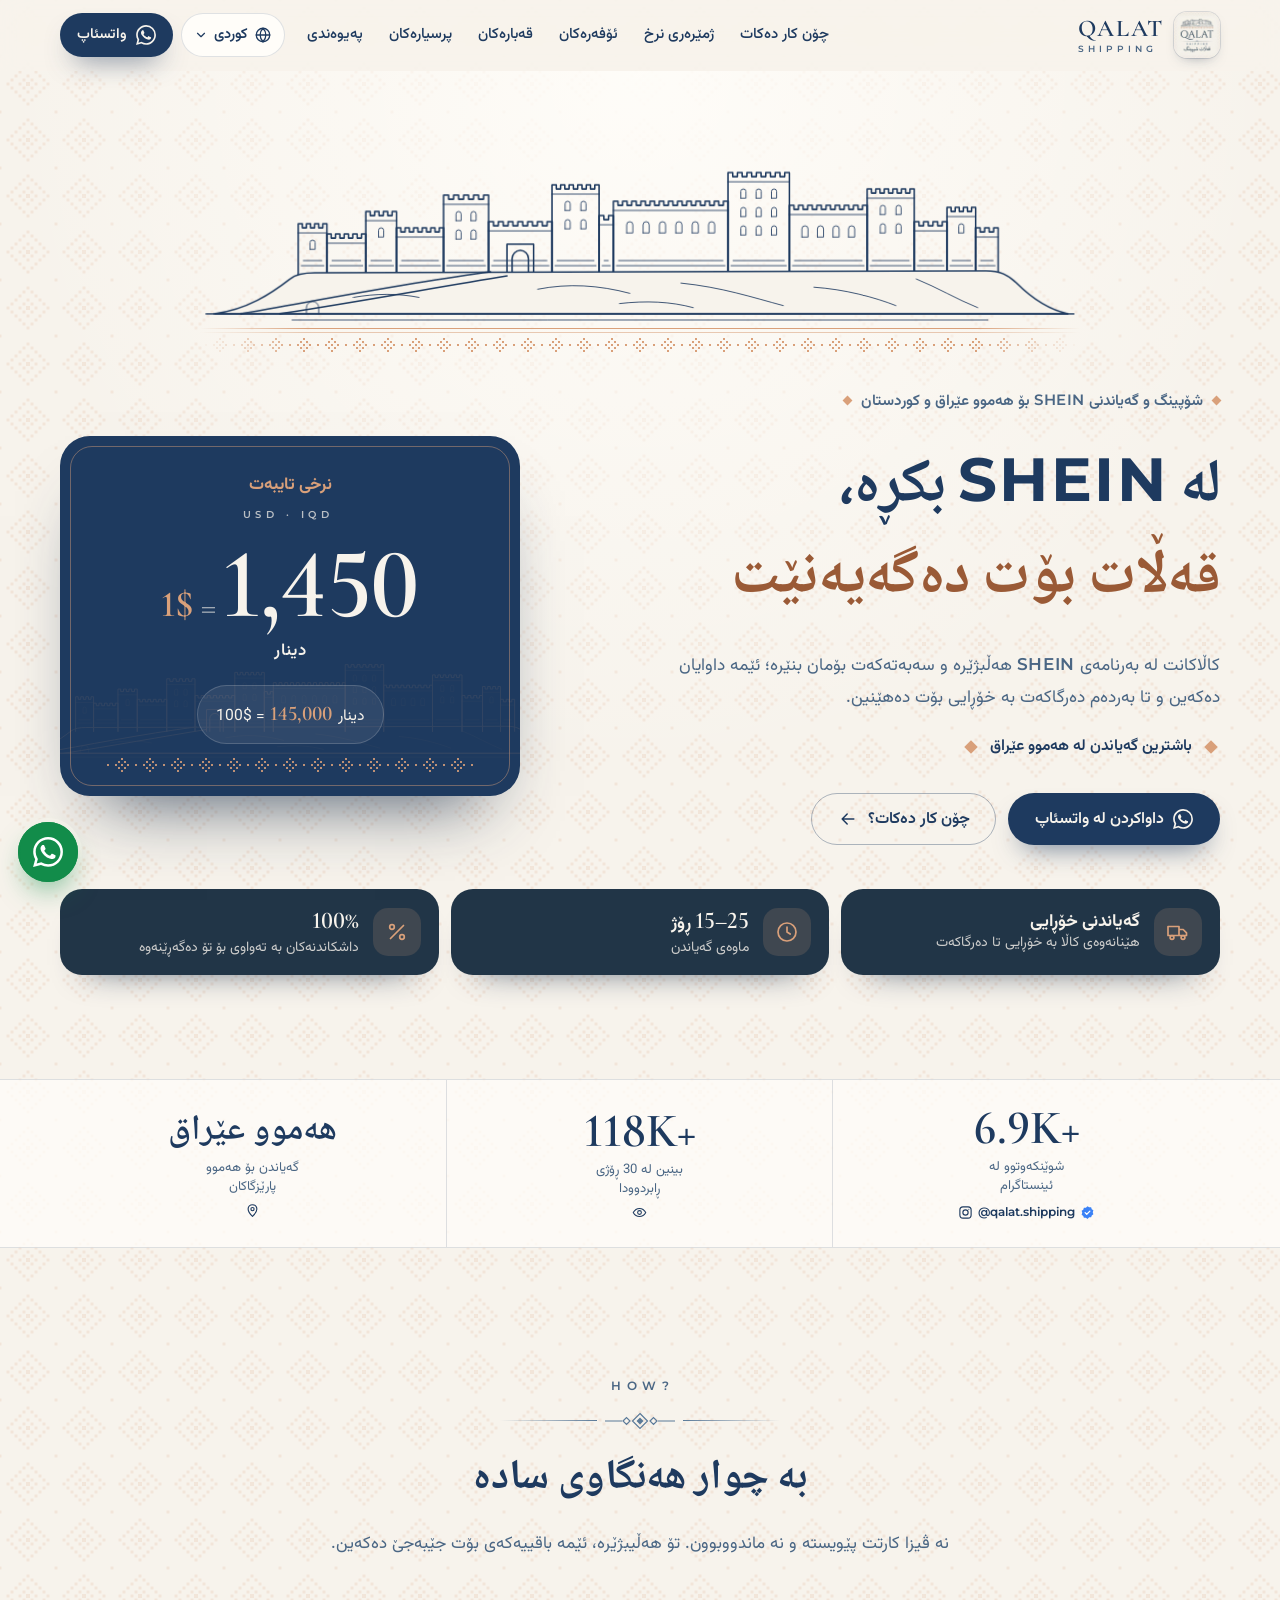
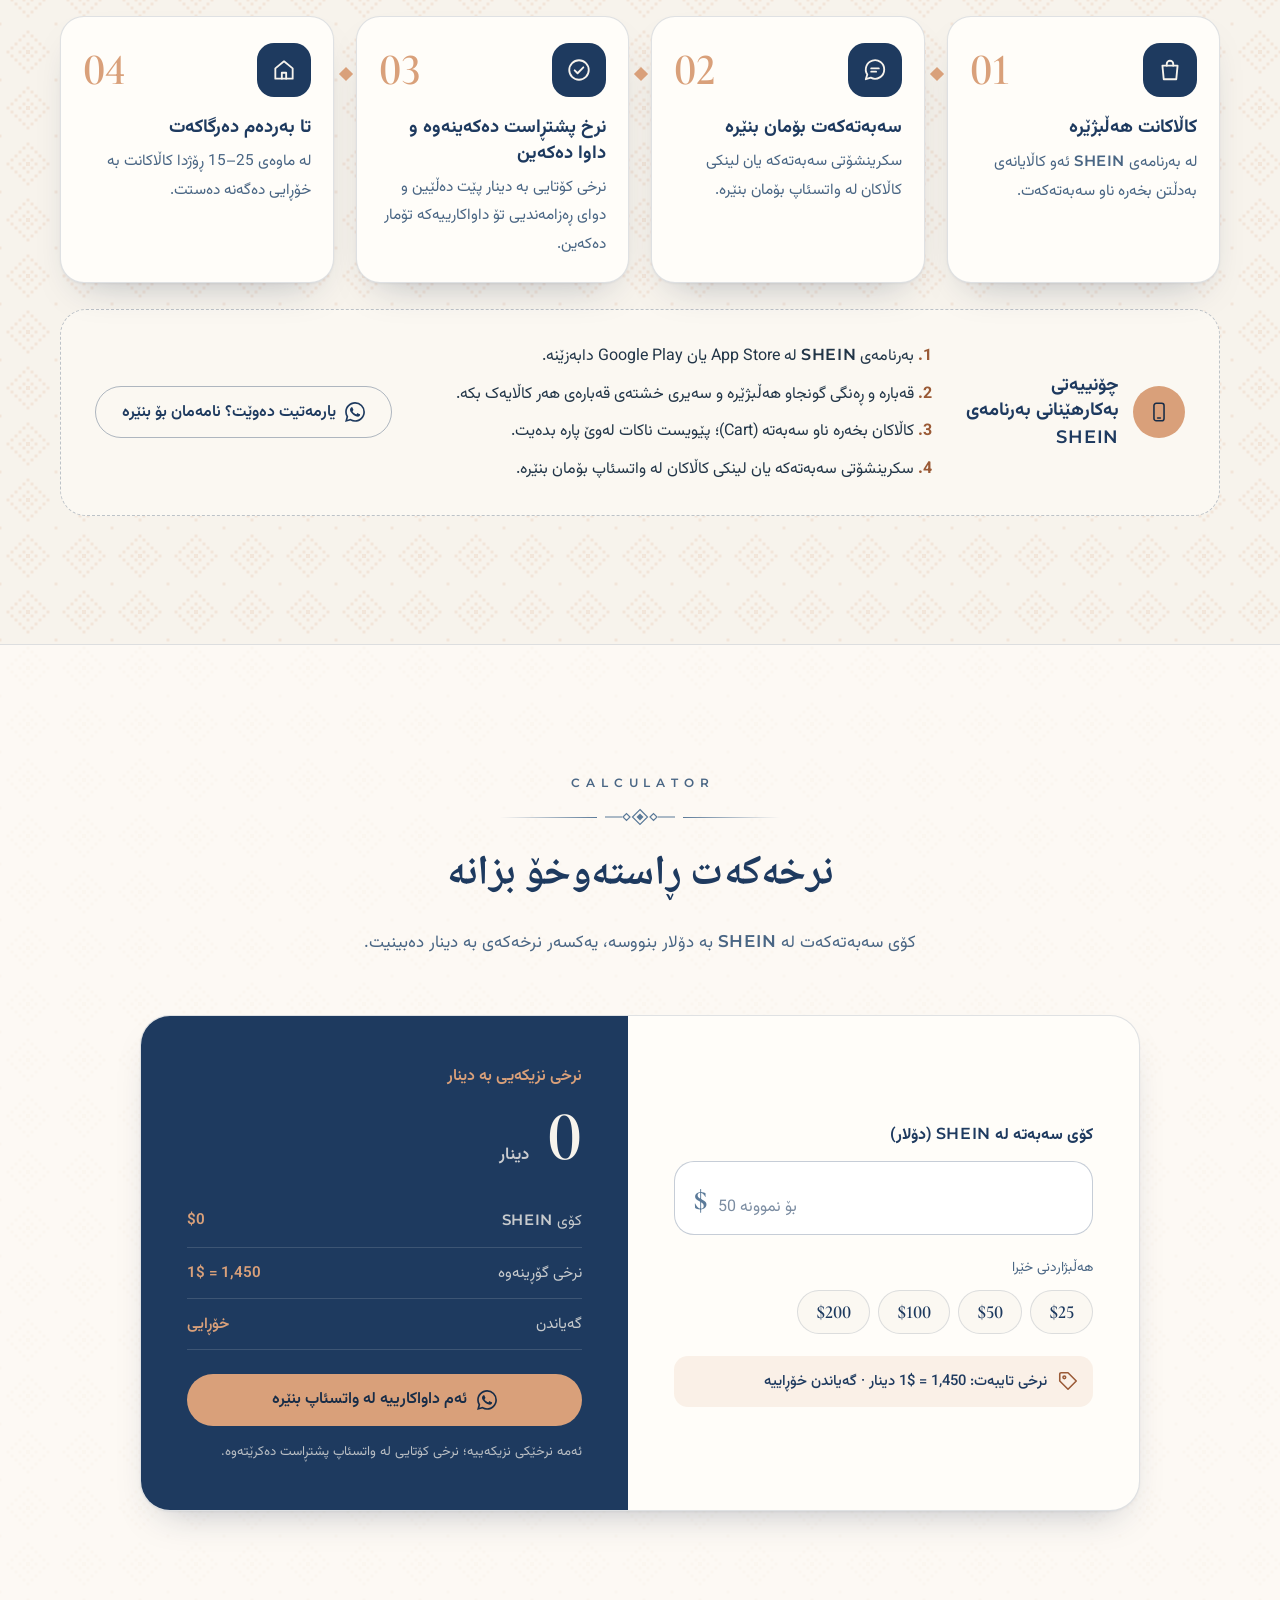
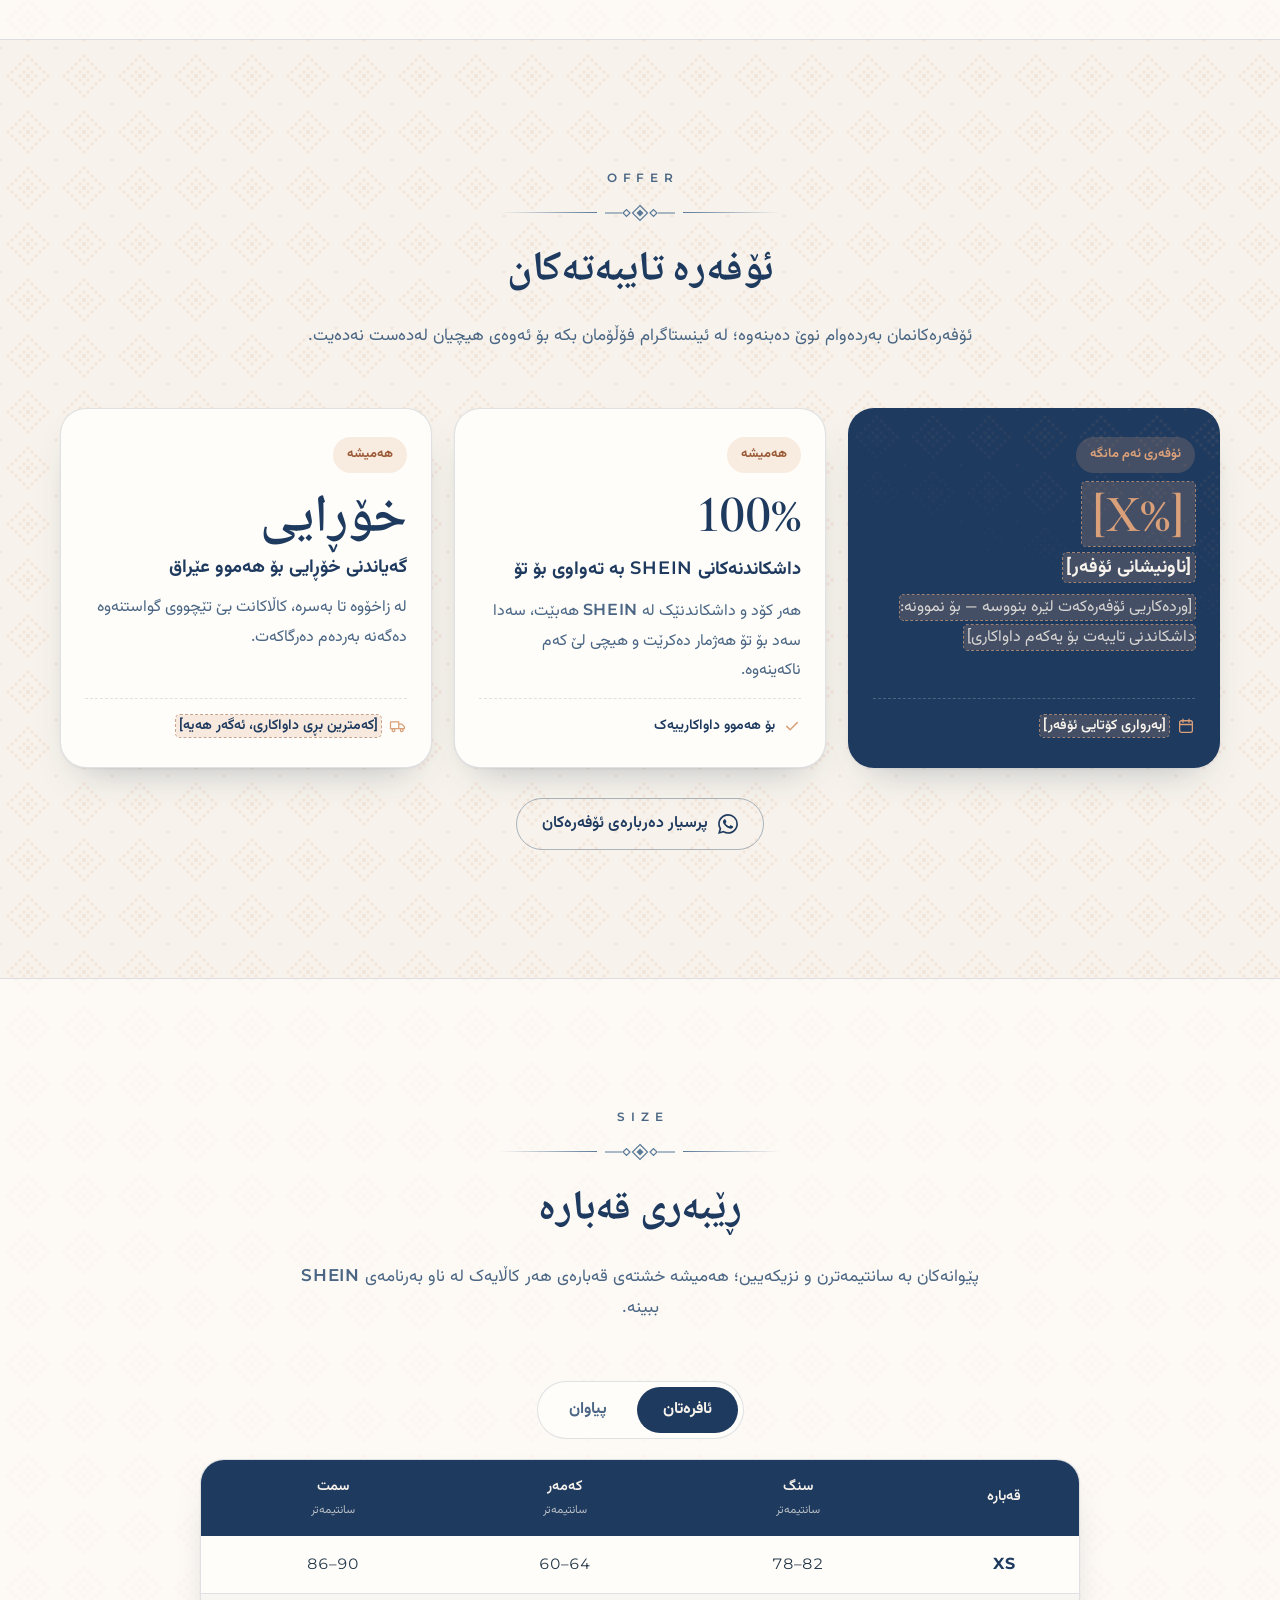
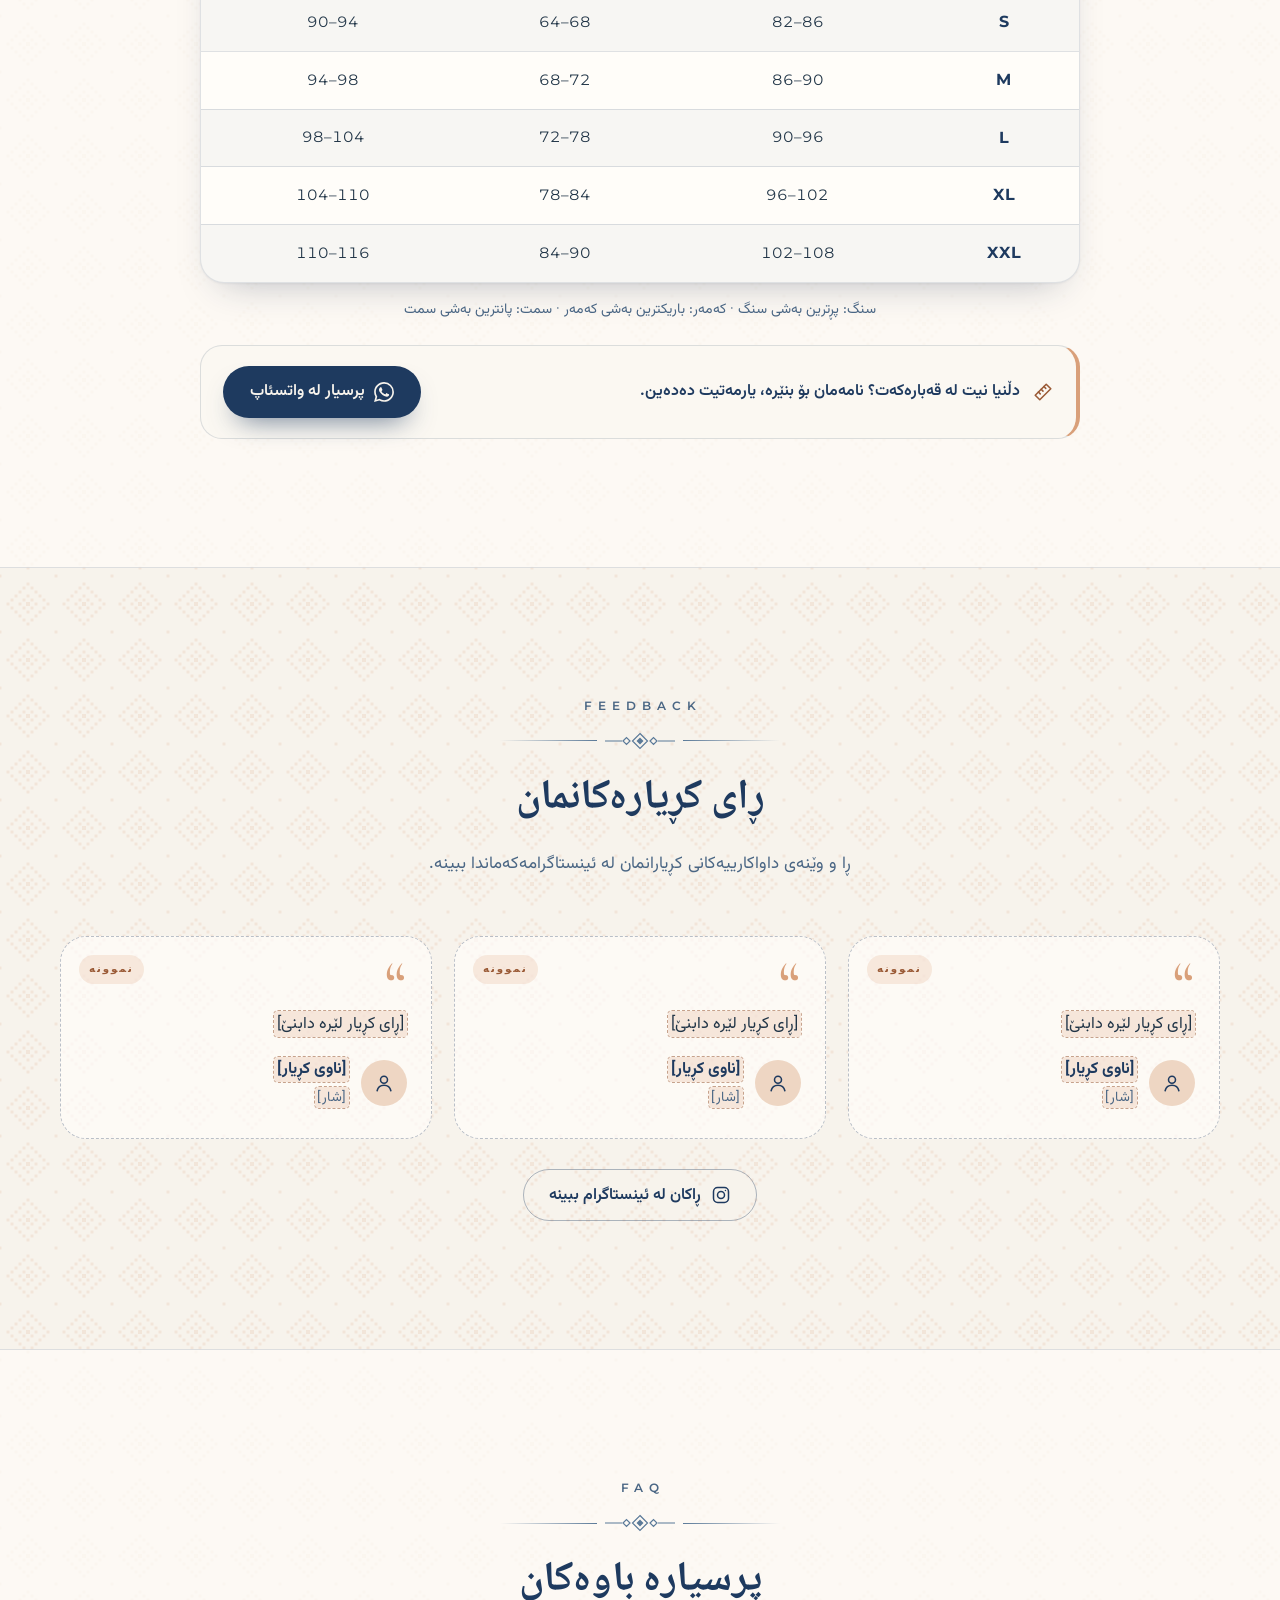
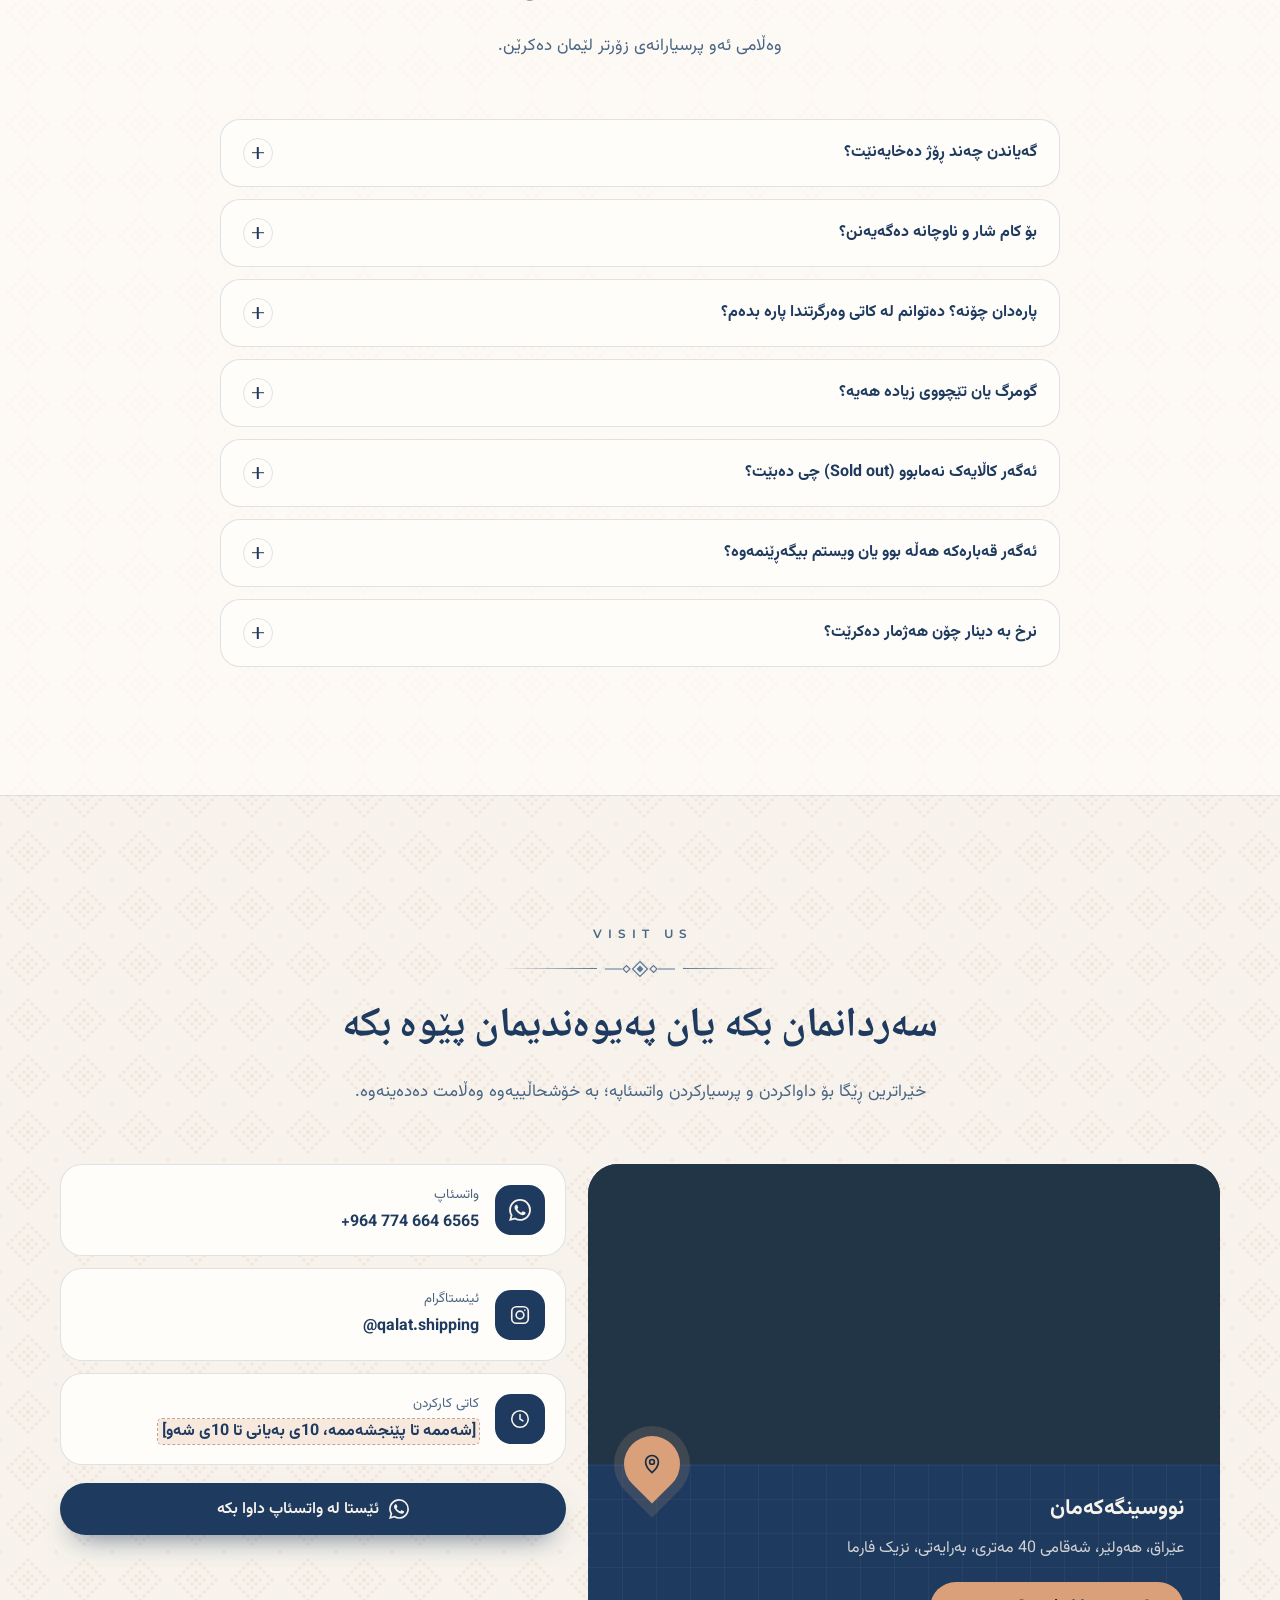
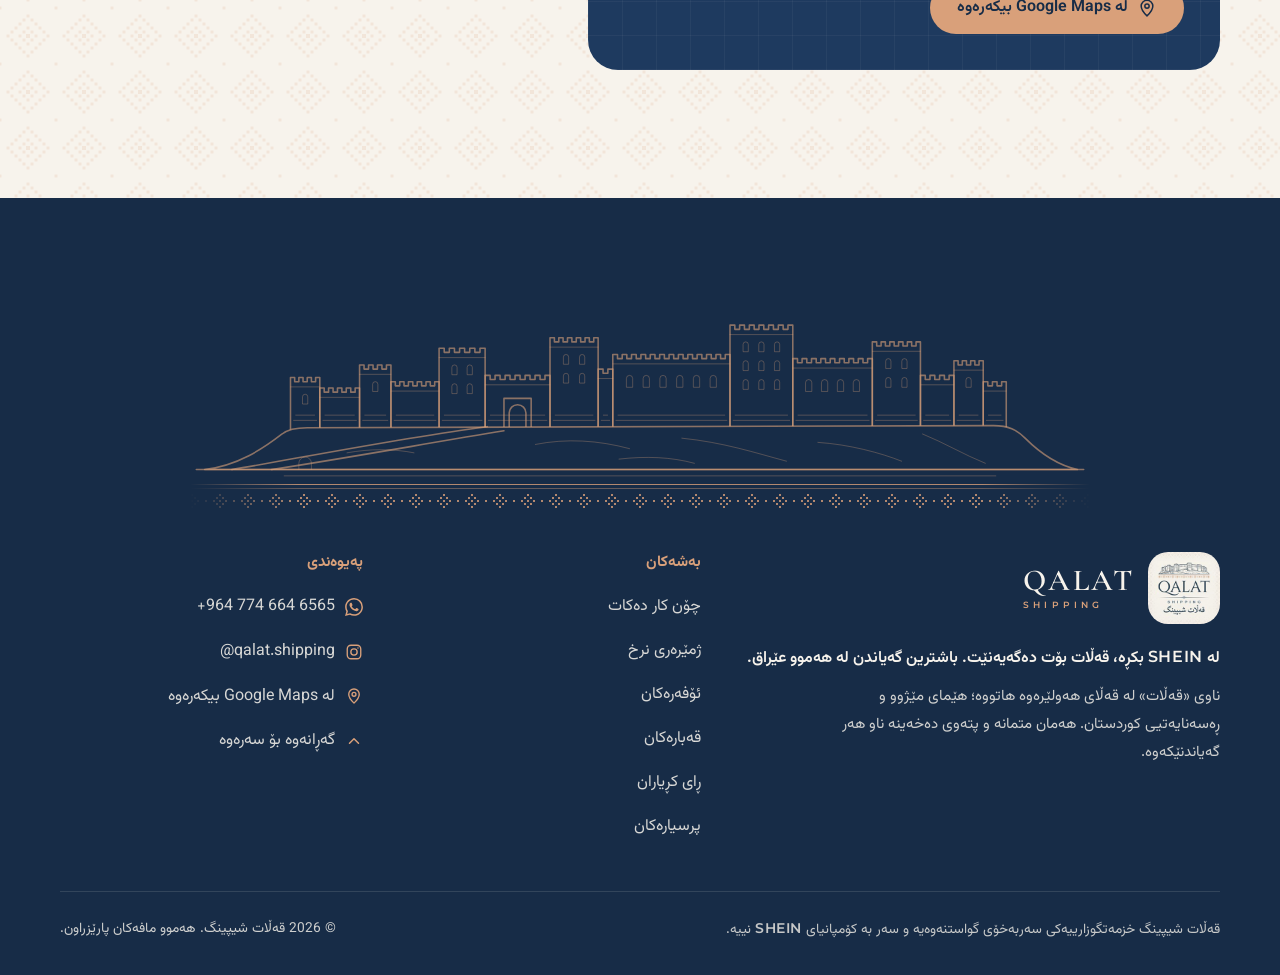
==== commit 5b0c302e: "Add office location (Erbil, Brayati) with live map, real FAQ policies: COD only, no fees, sold-out &" ====
--- a/index.html
+++ b/index.html
@@ -18,8 +18,8 @@
   instagram: 'qalat.shipping',
   instagramFollowers: 6900,
   monthlyViews: 118000,       // Instagram views in the last 30 days
-  mapLink: '[PASTE FULL GOOGLE MAPS LINK]', // Google Maps "Share → Copy link"
-  mapEmbed: '',               // optional: Google Maps "Share → Embed a map" src URL (shows a live map)
+  mapLink: 'https://www.google.com/maps?q=36.2004780,44.0392230',              // office pin (40m St, Brayati, Erbil)
+  mapEmbed: 'https://www.google.com/maps?q=36.2004780,44.0392230&z=16&output=embed', // live map inside the contact card ('' = styled card only)
   calcMaxUSD: 100000,         // max amount accepted by the calculator
   defaultLang: 'ku'           // 'ku' | 'ar' | 'en'
 };
@@ -102,11 +102,23 @@
 <script type="application/ld+json">
 {
   "@context": "https://schema.org",
-  "@type": "Organization",
+  "@type": "Store",
   "name": "Qalat Shipping",
   "alternateName": ["قەڵات شیپینگ", "قلات شيبينغ"],
   "url": "https://qalatshipping.com/",
   "logo": "https://qalatshipping.com/assets/logo-512.jpg",
+  "image": "https://qalatshipping.com/assets/og-image.jpg",
+  "telephone": "+9647746646565",
+  "paymentAccepted": "Cash on delivery",
+  "address": {
+    "@type": "PostalAddress",
+    "streetAddress": "40m Street, Brayati, near Pharma",
+    "addressLocality": "Erbil",
+    "addressRegion": "Kurdistan Region",
+    "addressCountry": "IQ"
+  },
+  "geo": { "@type": "GeoCoordinates", "latitude": 36.2004780, "longitude": 44.0392230 },
+  "hasMap": "https://www.google.com/maps?q=36.2004780,44.0392230",
   "slogan": "Shop SHEIN, Delivered by Qalat",
   "description": "SHEIN shopping and shipping service with free delivery across Iraq and Kurdistan.",
   "areaServed": { "@type": "Country", "name": "Iraq" },
@@ -541,7 +553,15 @@
 .map-card h3 { color: var(--cream); font-size: 1.35rem; }
 .map-card p { color: rgba(247, 243, 236, .82); }
 .map-card .btn { align-self: flex-start; margin-top: 8px; }
-.map-card iframe { position: absolute; inset: 0; width: 100%; height: 100%; border: 0; z-index: 1; }
+.map-card iframe { position: absolute; inset: 0 0 auto; width: 100%; height: 250px; border: 0; z-index: 1; background: var(--navy-2); }
+.map-card.has-embed { padding-top: 278px; justify-content: flex-start; }
+.map-card.has-embed > .citadel { display: none; }
+.map-card.has-embed .map-pin { position: absolute; top: 222px; inset-inline-end: 24px; z-index: 2; margin: 0; }
+@media (min-width: 900px) {
+  .map-card.has-embed { padding-top: 330px; }
+  .map-card.has-embed iframe { height: 300px; }
+  .map-card.has-embed .map-pin { top: 272px; inset-inline-end: 36px; }
+}
 .contact-list { list-style: none; margin: 0; padding: 0; display: grid; gap: 12px; align-content: start; }
 .contact-item { display: flex; align-items: center; gap: 16px; padding: 18px 20px; border-radius: 22px; background: var(--paper); border: 1px solid var(--line); text-decoration: none; transition: border-color .2s, transform .2s; }
 a.contact-item:hover { border-color: rgba(30, 58, 95, .4); transform: translateY(-2px); }
@@ -1208,22 +1228,22 @@
     "faq.1.q": "گەیاندن چەند ڕۆژ دەخایەنێت؟",
     "faq.1.a": "بە گشتی {range} ڕۆژ دەخایەنێت لە دوای تۆمارکردنی داواکارییەکەت. لە وەرزی داشکاندنە گەورەکاندا لەوانەیە کەمێک دوابکەوێت، بەڵام هەمیشە ئاگادارت دەکەینەوە.",
     "faq.2.q": "بۆ کام شار و ناوچانە دەگەیەنن؟",
-    "faq.2.a": "بۆ هەموو پارێزگاکانی عێراق و هەرێمی کوردستان؛ لە هەولێر، سلێمانی، دهۆک و هەڵەبجەوە تا کەرکووک، بەغدا، موسڵ و بەسرە. [تێبینی دەربارەی ناوچە تایبەتەکان لێرە زیاد بکە]",
+    "faq.2.a": "بۆ هەموو شارەکانی عێراق و هەرێمی کوردستان؛ لە هەولێر، سلێمانی، دهۆک و هەڵەبجەوە تا کەرکووک، بەغدا، موسڵ و بەسرە.",
     "faq.3.q": "پارەدان چۆنە؟ دەتوانم لە کاتی وەرگرتندا پارە بدەم؟",
-    "faq.3.a": "[ڕێگای پارەدانی خۆت لێرە بنووسە — بۆ نموونە: بڕێکی پێشەکی و باقییەکەی لە کاتی وەرگرتن / تەواوی پارەکە لە کاتی وەرگرتن / FIB / زەین کاش]",
+    "faq.3.a": "بەڵێ، تەنها پارەدان لە کاتی وەرگرتن هەیە؛ هیچ پارەیەکی پێشەکی نادەیت و کاتێک کاڵاکانت گەیشتنە دەستت پارەکە دەدەیت.",
     "faq.4.q": "گومرگ یان تێچووی زیادە هەیە؟",
-    "faq.4.a": "[سیاسەتی خۆت بنووسە — بۆ نموونە: هیچ تێچوویەکی شاراوە نییە؛ ئەو نرخەی پشتڕاستی دەکەینەوە نرخی کۆتاییە]",
+    "faq.4.a": "نەخێر، هیچ گومرگ و تێچوویەکی زیادە نییە؛ ئەو نرخەی بۆت پشتڕاست دەکەینەوە نرخی کۆتاییە.",
     "faq.5.q": "ئەگەر کاڵایەک نەمابوو (Sold out) چی دەبێت؟",
-    "faq.5.a": "[سیاسەتی خۆت بنووسە — بۆ نموونە: پێش داواکردن ئاگادارت دەکەینەوە، دەتوانیت جێگرەوەیەک هەڵبژێریت یان پارەی ئەو کاڵایەت بۆ دەگەڕێنینەوە]",
+    "faq.5.a": "پێش داواکردن ئاگادارت دەکەینەوە، دەتوانیت جێگرەوەیەک هەڵبژێریت یان پارەی ئەو کاڵایەت بۆ دەگەڕێنینەوە.",
     "faq.6.q": "ئەگەر قەبارەکە هەڵە بوو یان ویستم بیگەڕێنمەوە؟",
-    "faq.6.a": "[سیاسەتی گەڕاندنەوە و گۆڕینەوەی خۆت لێرە بنووسە]. بۆ ئەوەی ئەم کێشەیە ڕوو نەدات، پێش داواکردن سەیری ڕێبەری قەبارە بکە یان پرسیارمان لێ بکە.",
+    "faq.6.a": "دەتوانیت کاڵاکە بگەڕێنیتەوە و پارەکەت وەربگریتەوە. بۆ ئەوەی کاتت بەفیڕۆ نەچێت، پێش داواکردن سەیری ڕێبەری قەبارە بکە یان پرسیارمان لێ بکە.",
     "faq.7.q": "نرخ بە دینار چۆن هەژمار دەکرێت؟",
     "faq.7.a": "کۆی سەبەتەکەت لە SHEIN بە دۆلار (دوای هەموو داشکاندنەکان) لێکدەدەین لە نرخی تایبەتی خۆمان: {rateEq} دینار. بۆ نموونە سەبەتەیەکی 100 دۆلاری دەکاتە {rate100} دینار، گەیاندنیش خۆڕاییە.",
 
     "contact.title": "سەردانمان بکە یان پەیوەندیمان پێوە بکە",
     "contact.lead": "خێراترین ڕێگا بۆ داواکردن و پرسیارکردن واتسئاپە؛ بە خۆشحاڵییەوە وەڵامت دەدەینەوە.",
     "contact.office": "نووسینگەکەمان",
-    "contact.address": "[ناونیشانی نووسینگە، شار]",
+    "contact.address": "عێراق، هەولێر، شەقامی 40 مەتری، بەرایەتی، نزیک فارما",
     "contact.map": "لە Google Maps بیکەرەوە",
     "contact.wa": "واتسئاپ",
     "contact.ig": "ئینستاگرام",
@@ -1368,22 +1388,22 @@
     "faq.1.q": "كم تستغرق مدة التوصيل؟",
     "faq.1.a": "عادةً {range} يوماً من تاريخ تثبيت الطلب. قد يتأخر قليلاً في مواسم التخفيضات الكبيرة، وسنبقيك على اطلاع دائماً.",
     "faq.2.q": "ما هي المدن التي توصلون إليها؟",
-    "faq.2.a": "نوصل إلى جميع محافظات العراق وإقليم كردستان؛ من أربيل والسليمانية ودهوك وحلبجة إلى كركوك وبغداد والموصل والبصرة. [أضف أي ملاحظة عن مناطق خاصة]",
+    "faq.2.a": "نوصل إلى جميع مدن العراق وإقليم كردستان؛ من أربيل والسليمانية ودهوك وحلبجة إلى كركوك وبغداد والموصل والبصرة.",
     "faq.3.q": "كيف يتم الدفع؟ هل يوجد دفع عند الاستلام؟",
-    "faq.3.a": "[اكتب طريقة الدفع لديك — مثلاً: عربون مقدّم والباقي عند الاستلام / الدفع كاملاً عند الاستلام / FIB / زين كاش]",
+    "faq.3.a": "نعم، الدفع عند الاستلام فقط؛ لا تدفع أي مبلغ مقدّماً، وتدفع عند وصول طلبيتك إلى يدك.",
     "faq.4.q": "هل توجد رسوم جمركية أو تكاليف إضافية؟",
-    "faq.4.a": "[اكتب سياستك — مثلاً: لا توجد أي رسوم مخفية، والسعر الذي نؤكده لك هو السعر النهائي]",
+    "faq.4.a": "لا، لا توجد أي رسوم جمركية أو تكاليف إضافية؛ السعر الذي نؤكده لك هو السعر النهائي.",
     "faq.5.q": "ماذا يحدث إذا نفدت إحدى القطع (Sold out)؟",
-    "faq.5.a": "[اكتب سياستك — مثلاً: نبلغك قبل الطلب لتختار بديلاً أو نعيد لك مبلغ تلك القطعة]",
+    "faq.5.a": "نبلغك قبل الطلب لتختار بديلاً، أو نعيد لك مبلغ تلك القطعة.",
     "faq.6.q": "ماذا لو كان المقاس خاطئاً أو أردت الإرجاع؟",
-    "faq.6.a": "[اكتب سياسة الإرجاع والاستبدال لديك]. لتجنّب ذلك، راجع دليل المقاسات أو اسألنا قبل الطلب.",
+    "faq.6.a": "يمكنك إرجاع القطعة واسترداد مبلغها. ولتوفير وقتك، راجع دليل المقاسات أو اسألنا قبل الطلب.",
     "faq.7.q": "كيف يُحسب السعر بالدينار؟",
     "faq.7.a": "نضرب مجموع سلتك في SHEIN بالدولار (بعد كل الخصومات) بسعر الصرف الخاص بنا: {rateEq} دينار. مثلاً سلة بقيمة 100 دولار تساوي {rate100} دينار، والشحن مجاني.",
 
     "contact.title": "زورونا أو تواصلوا معنا",
     "contact.lead": "واتساب هو أسرع طريقة للطلب أو الاستفسار — يسعدنا الرد عليك.",
     "contact.office": "مكتبنا",
-    "contact.address": "[عنوان المكتب، المدينة]",
+    "contact.address": "العراق، أربيل، شارع 40 متري، برايتي، قرب فارما",
     "contact.map": "افتح في خرائط Google",
     "contact.wa": "واتساب",
     "contact.ig": "إنستغرام",
@@ -1528,22 +1548,22 @@
     "faq.1.q": "How long does delivery take?",
     "faq.1.a": "Usually {range} days from the moment your order is confirmed. During big SHEIN sales it can take a little longer — we’ll keep you updated every step of the way.",
     "faq.2.q": "Which cities do you deliver to?",
-    "faq.2.a": "Every province of Iraq and the Kurdistan Region — from Erbil, Sulaymaniyah, Duhok and Halabja to Kirkuk, Baghdad, Mosul and Basra. [Add any notes about special areas]",
+    "faq.2.a": "All cities in Iraq and the Kurdistan Region — from Erbil, Sulaymaniyah, Duhok and Halabja to Kirkuk, Baghdad, Mosul and Basra.",
     "faq.3.q": "How do I pay? Is cash on delivery available?",
-    "faq.3.a": "[Describe your payment method — e.g. a deposit upfront and the rest on delivery / full cash on delivery / FIB / Zain Cash]",
+    "faq.3.a": "Yes — we accept cash on delivery only. You pay nothing upfront; you simply pay when your order arrives.",
     "faq.4.q": "Are there customs or extra fees?",
-    "faq.4.a": "[State your policy — e.g. no hidden fees: the price we confirm is the final price]",
+    "faq.4.a": "No. There are no customs or extra fees — the price we confirm is the final price.",
     "faq.5.q": "What if an item is sold out?",
-    "faq.5.a": "[State your policy — e.g. we tell you before ordering so you can pick an alternative, or we refund that item]",
+    "faq.5.a": "We tell you before ordering so you can pick an alternative, or we refund that item.",
     "faq.6.q": "What if the size is wrong or I want to return something?",
-    "faq.6.a": "[Describe your return & exchange policy]. To avoid surprises, check our size guide or ask us before you order.",
+    "faq.6.a": "You can return the item and get a refund. To save time, check our size guide or ask us before you order.",
     "faq.7.q": "How is the IQD price calculated?",
     "faq.7.a": "We multiply your SHEIN basket total in USD (after all discounts) by our special rate: {rateEq} IQD. For example, a $100 basket comes to {rate100} IQD — and delivery is free.",
 
     "contact.title": "Visit us or get in touch",
     "contact.lead": "WhatsApp is the fastest way to order or ask a question — we’re happy to help.",
     "contact.office": "Our office",
-    "contact.address": "[Office address, city]",
+    "contact.address": "40m Street, Brayati, near Pharma — Erbil, Iraq",
     "contact.map": "Open in Google Maps",
     "contact.wa": "WhatsApp",
     "contact.ig": "Instagram",
@@ -1725,12 +1745,13 @@
     var valid = /^https?:\/\//i.test(CONFIG.mapLink || '');
     var href = valid ? CONFIG.mapLink : 'https://www.google.com/maps/search/?api=1&query=' + encodeURIComponent('Qalat Shipping');
     $$('#mapLink, .map-link-2').forEach(function (a) { a.href = href; });
-    if (/^https:\/\/(www\.)?google\.[a-z.]+\/maps\/embed/i.test(CONFIG.mapEmbed || '')) {
+    if (/^https:\/\/(www\.)?google\.[a-z.]+\/maps(\/embed|\?.*output=embed)/i.test(CONFIG.mapEmbed || '')) {
+      $('#mapCard').classList.add('has-embed');
       var f = document.createElement('iframe');
       f.src = CONFIG.mapEmbed;
       f.loading = 'lazy';
       f.referrerPolicy = 'no-referrer-when-downgrade';
-      f.title = 'Google Maps — Qalat Shipping';
+      f.title = 'Google Maps — Qalat Shipping, Erbil';
       f.allowFullscreen = true;
       $('#mapCard').appendChild(f);
     }
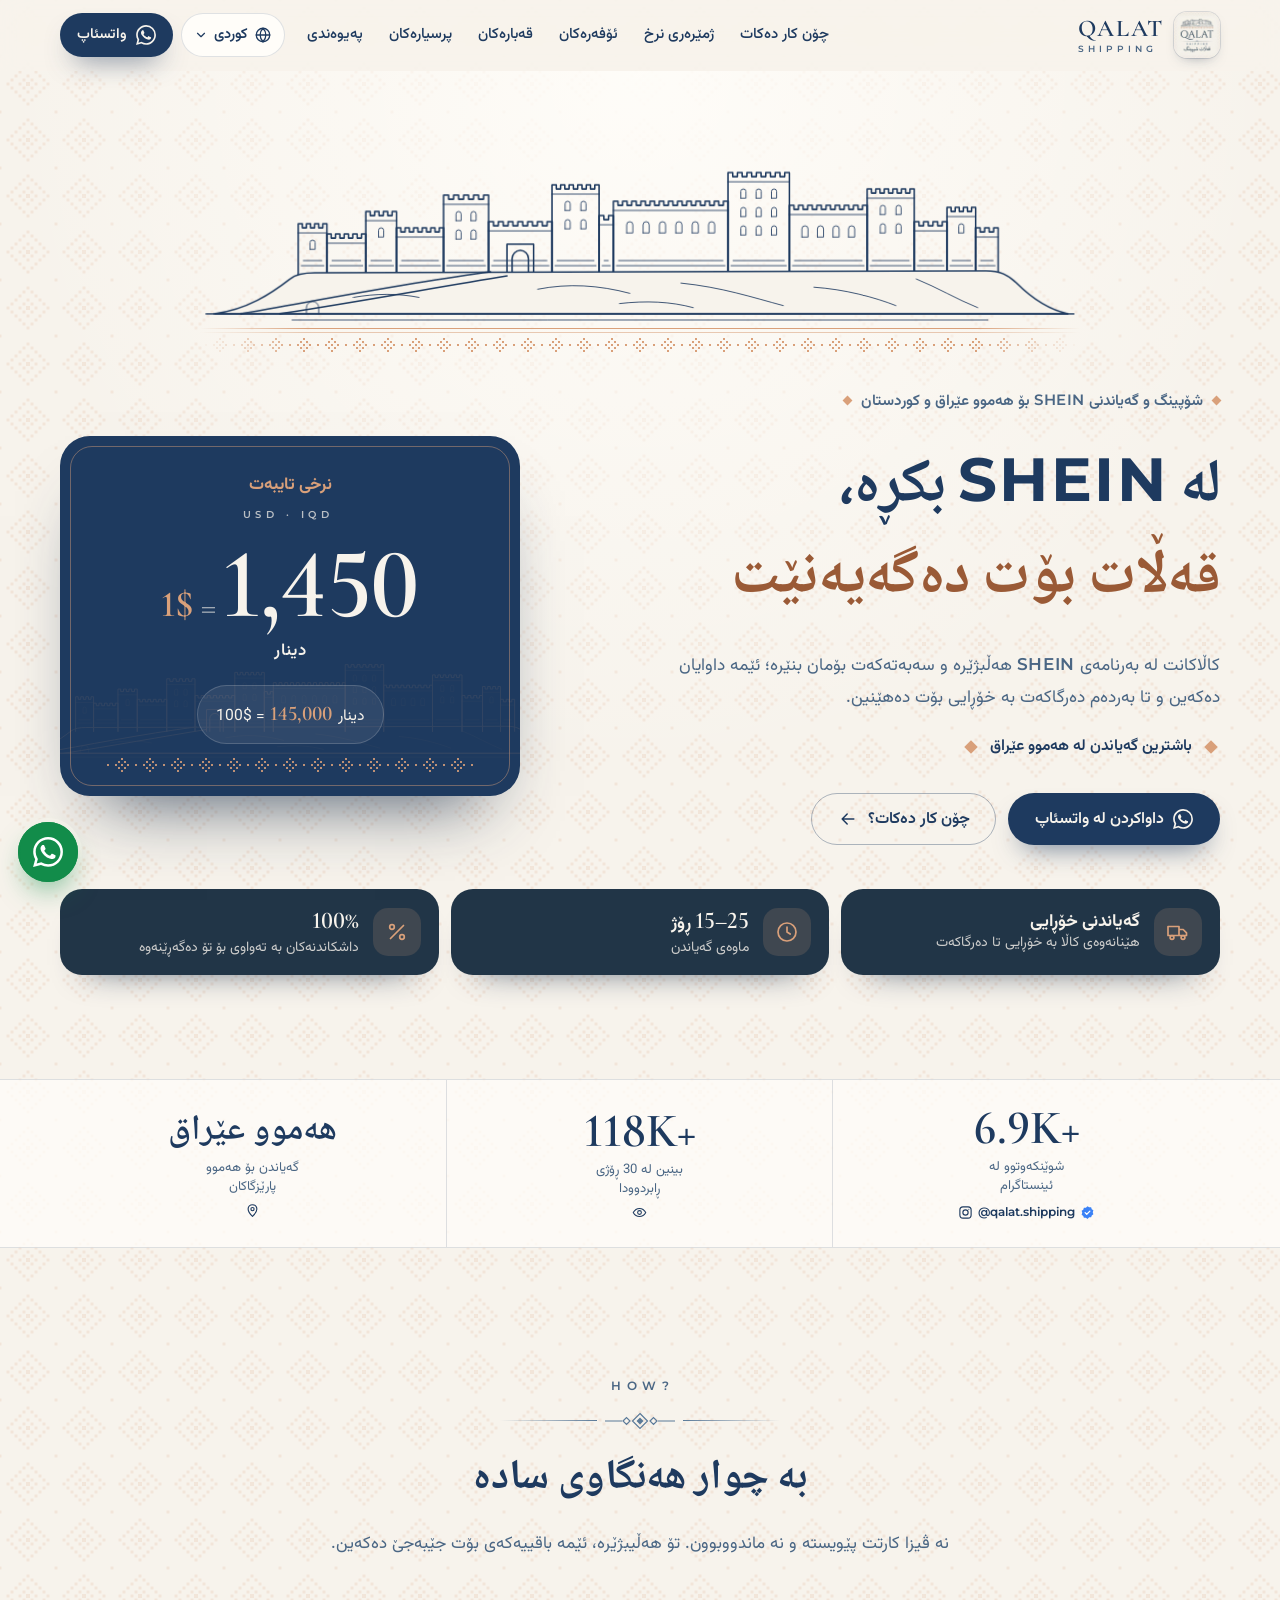
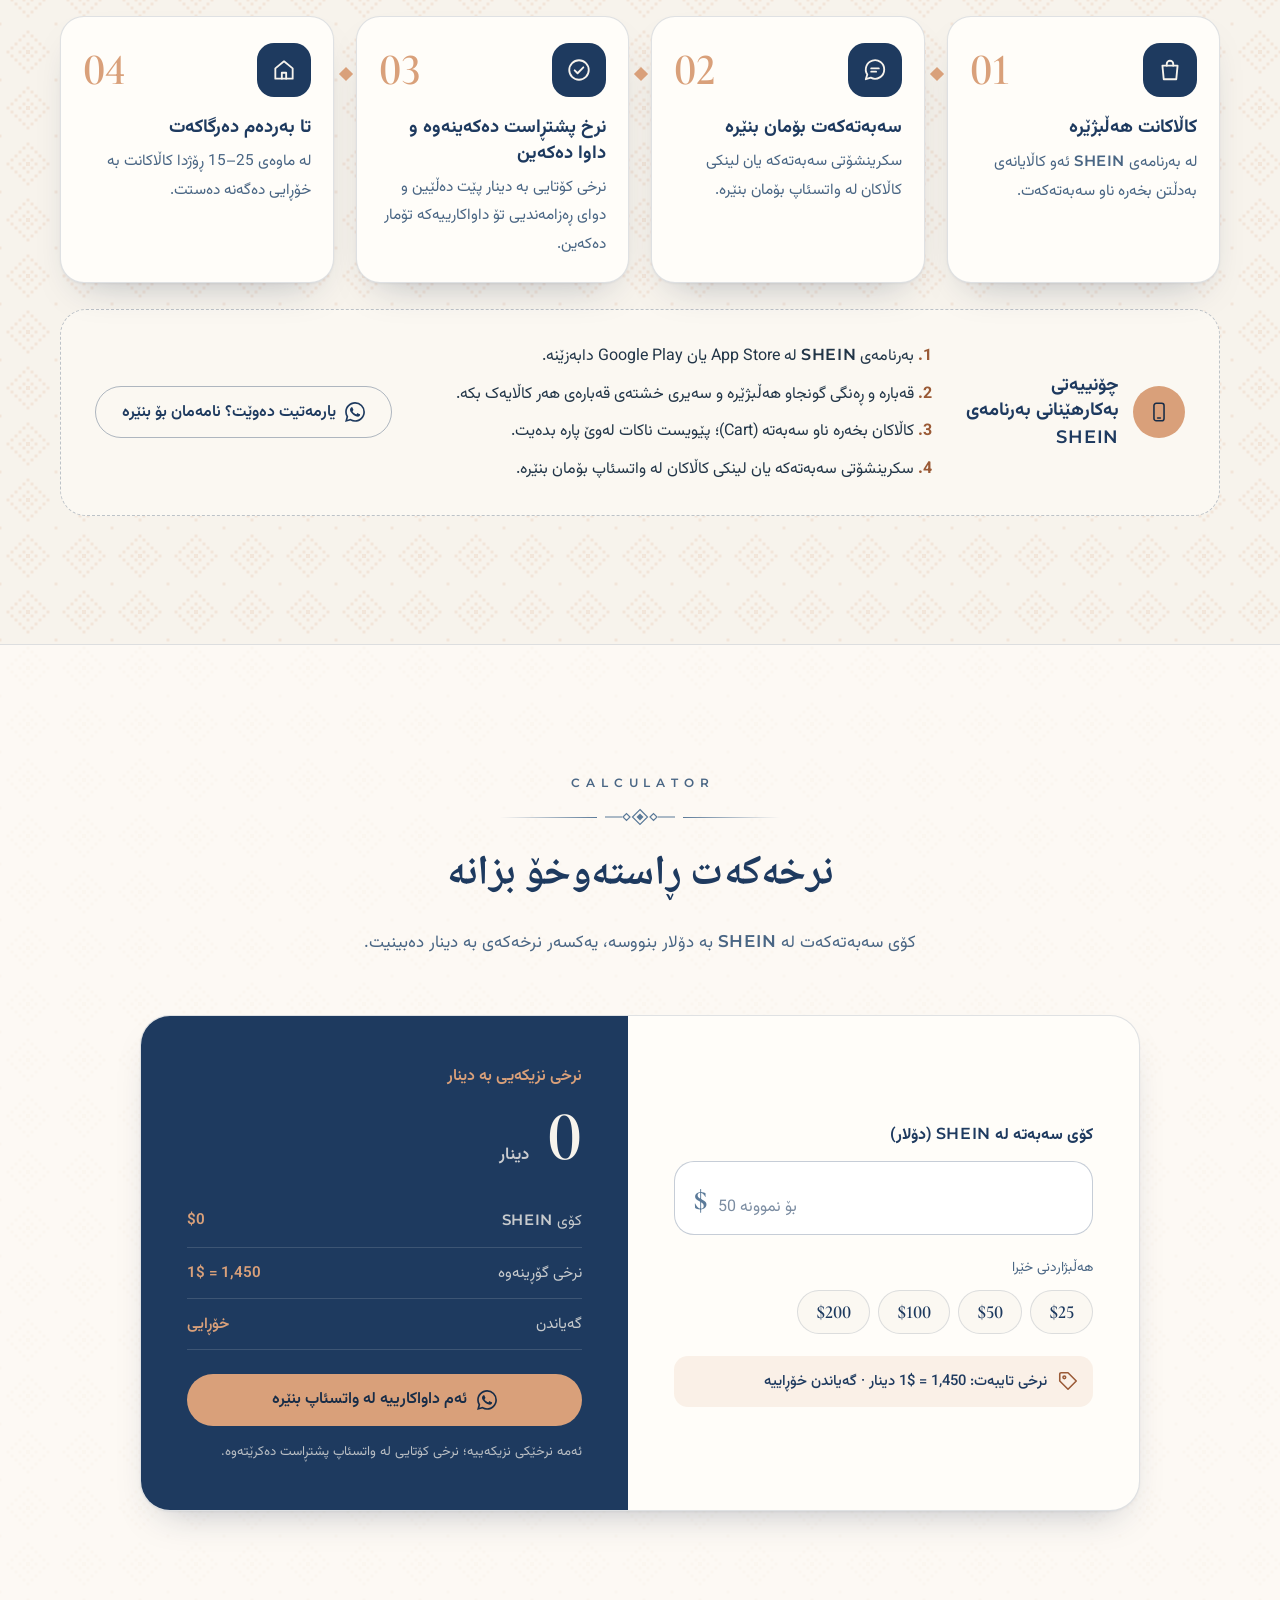
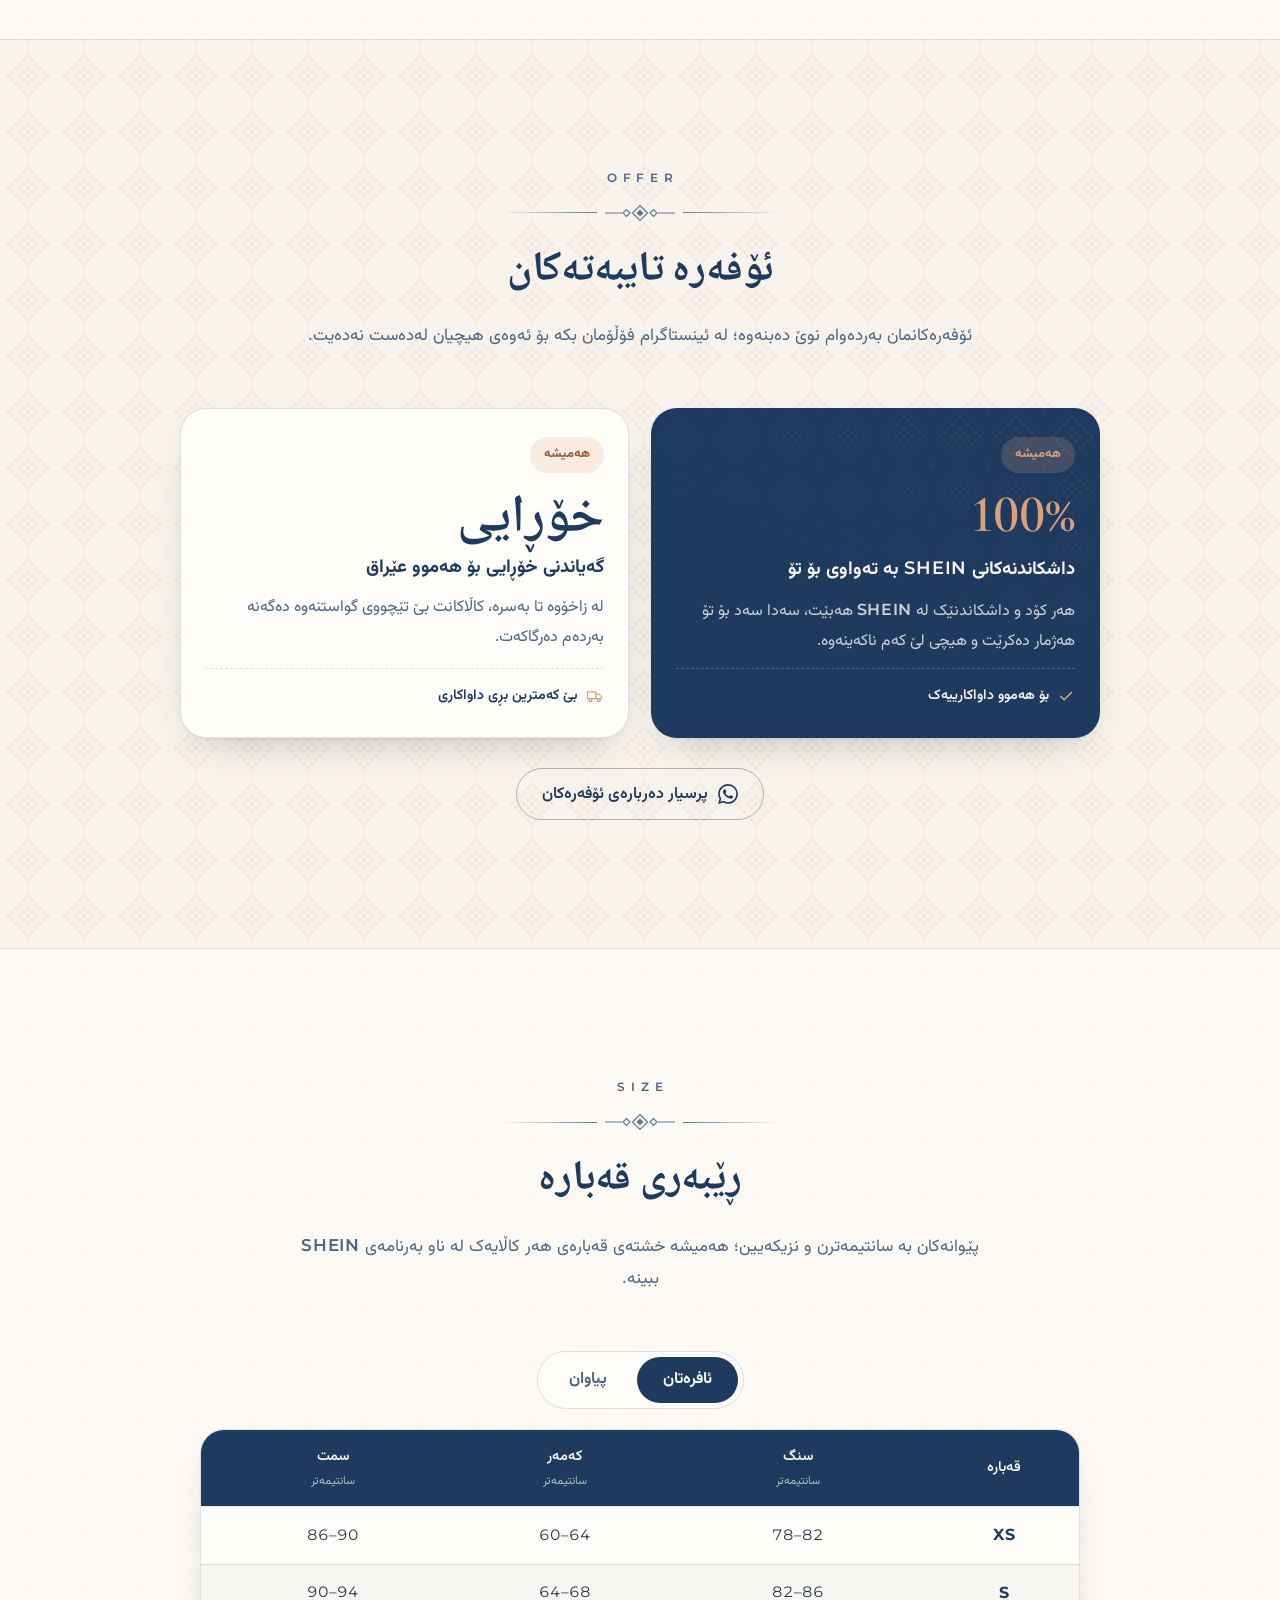
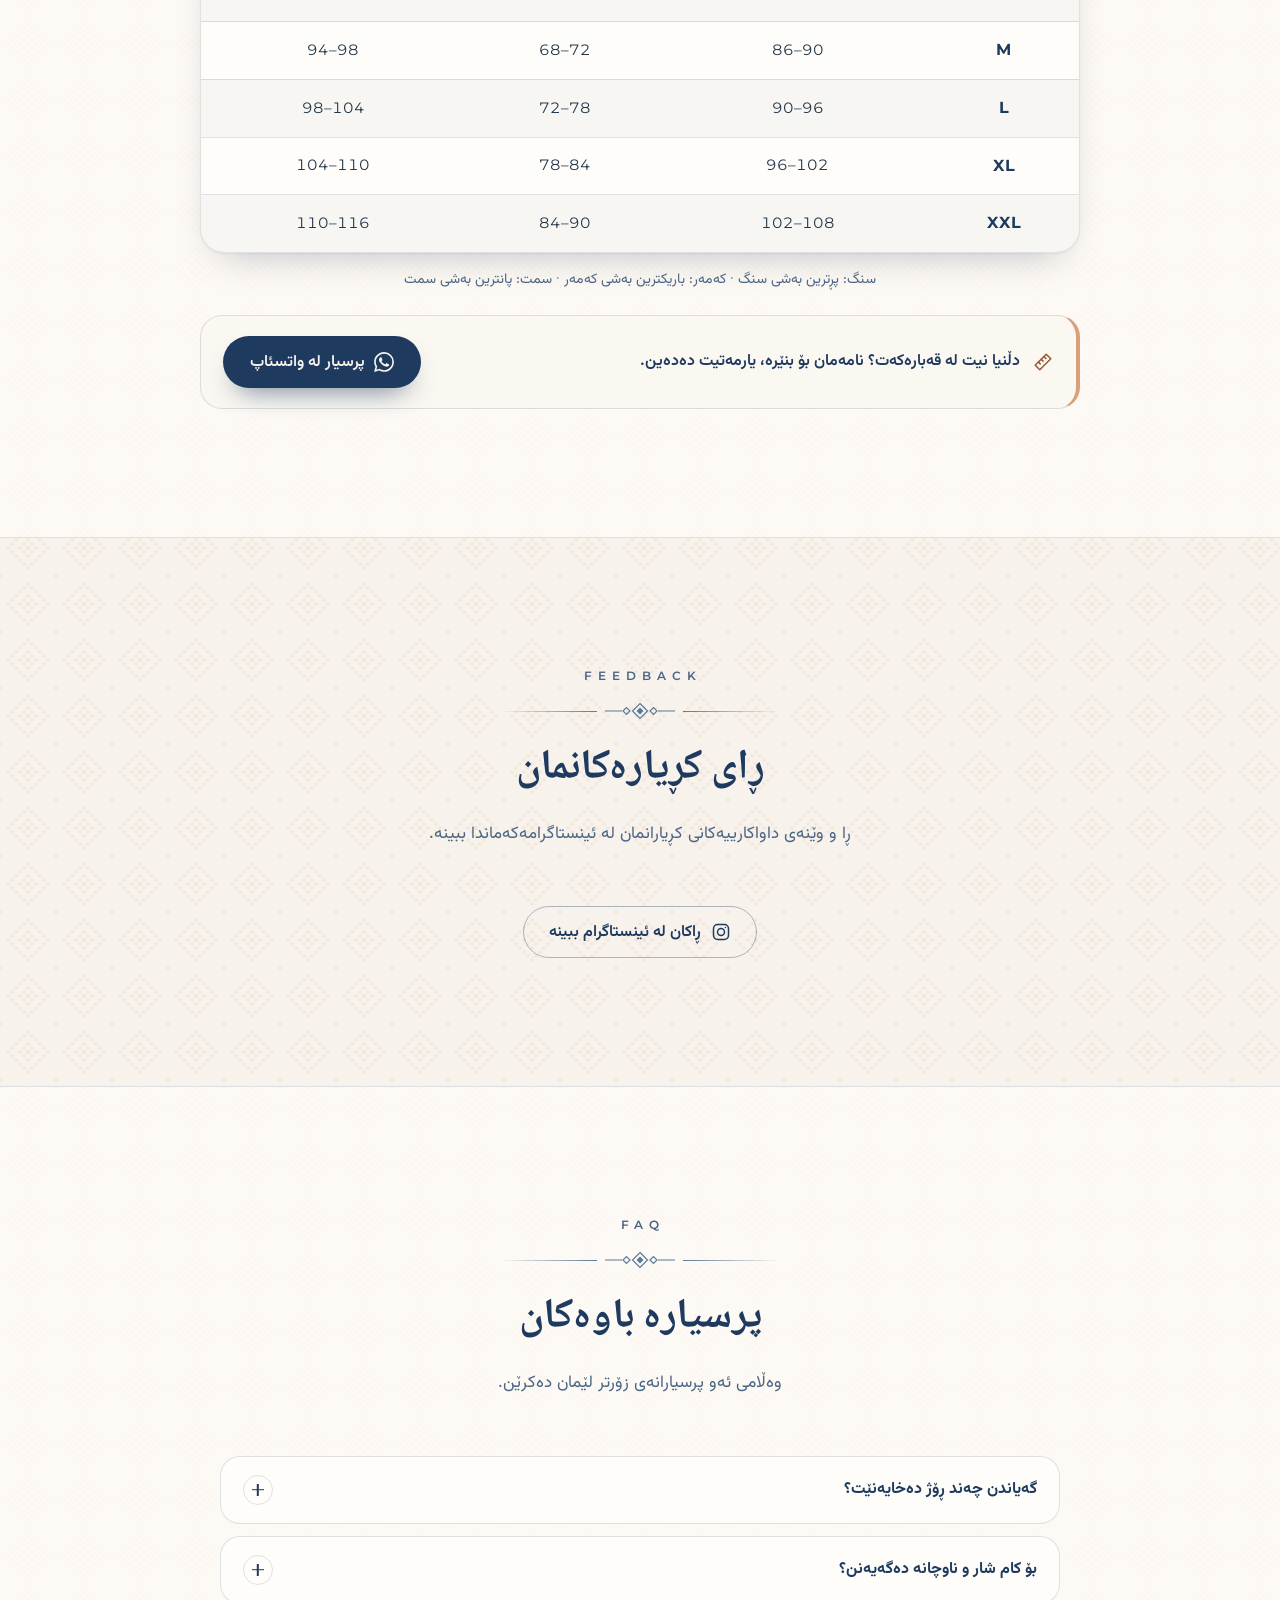
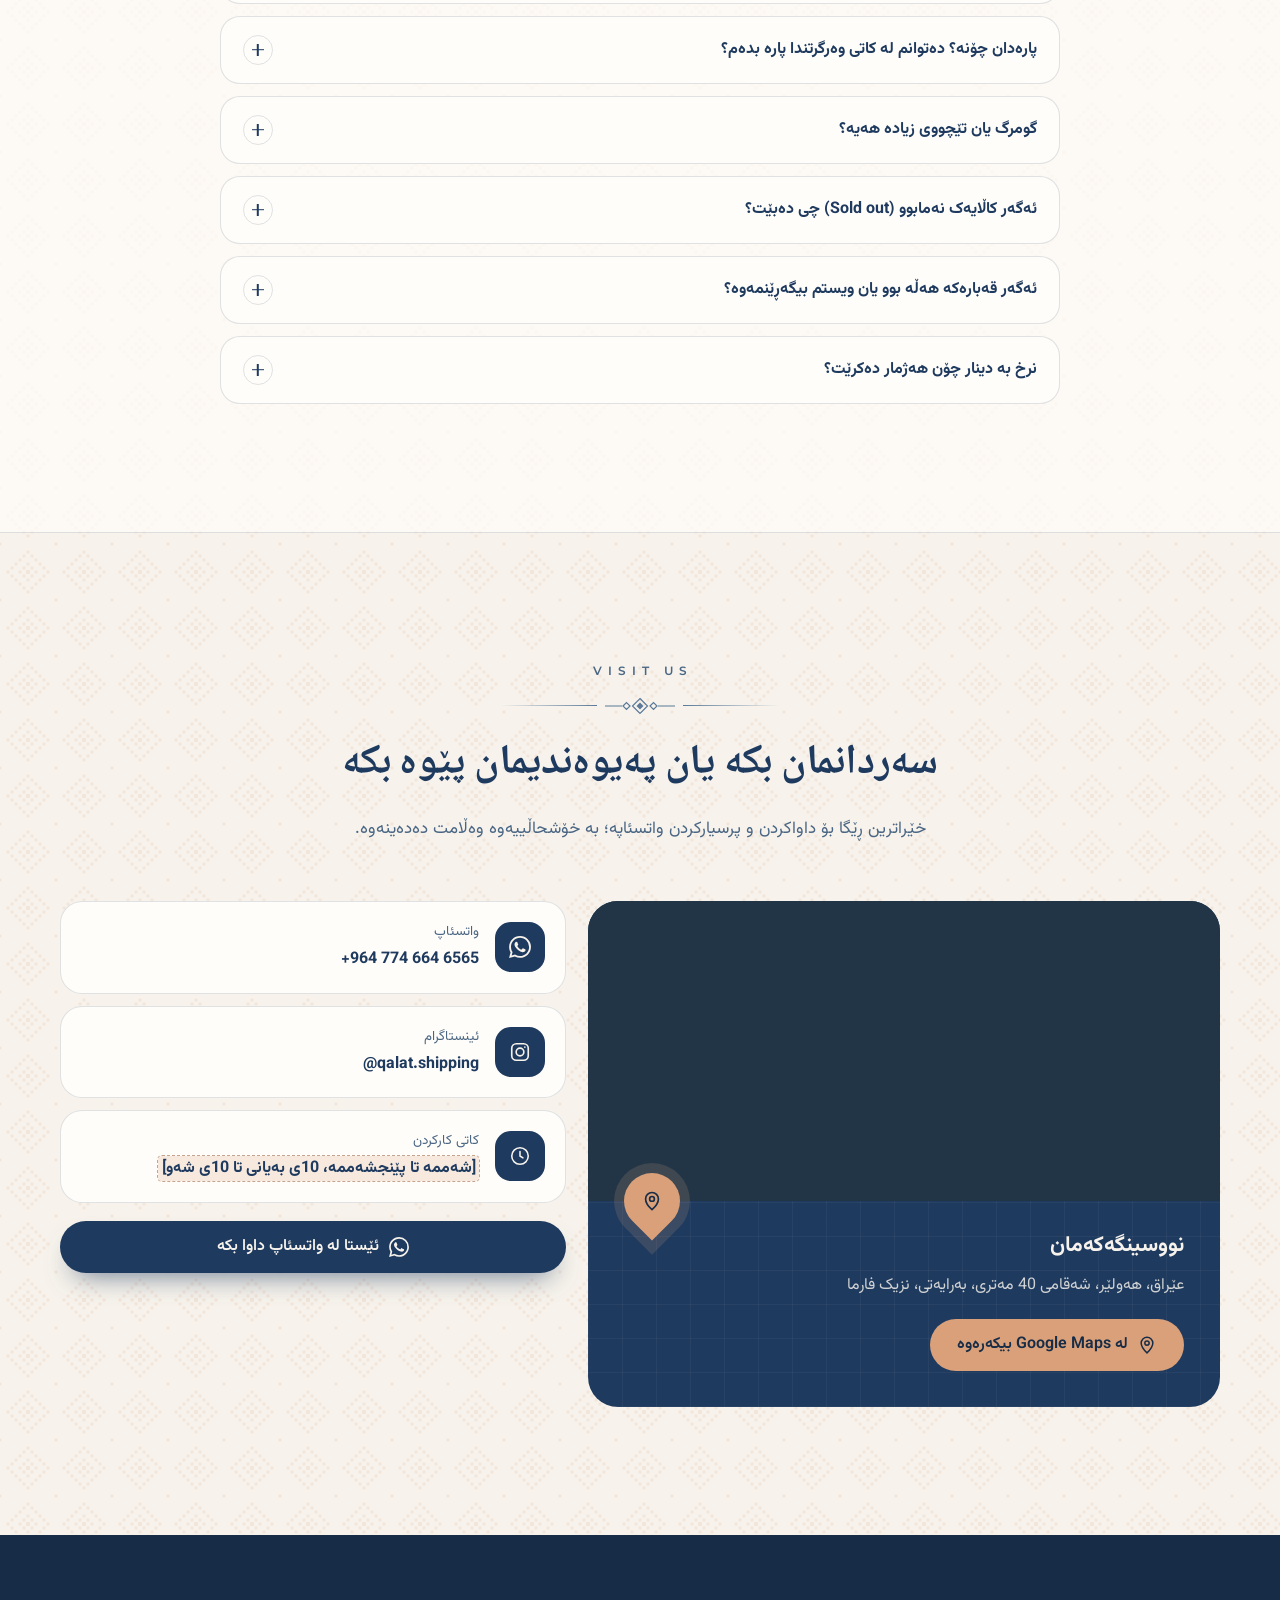
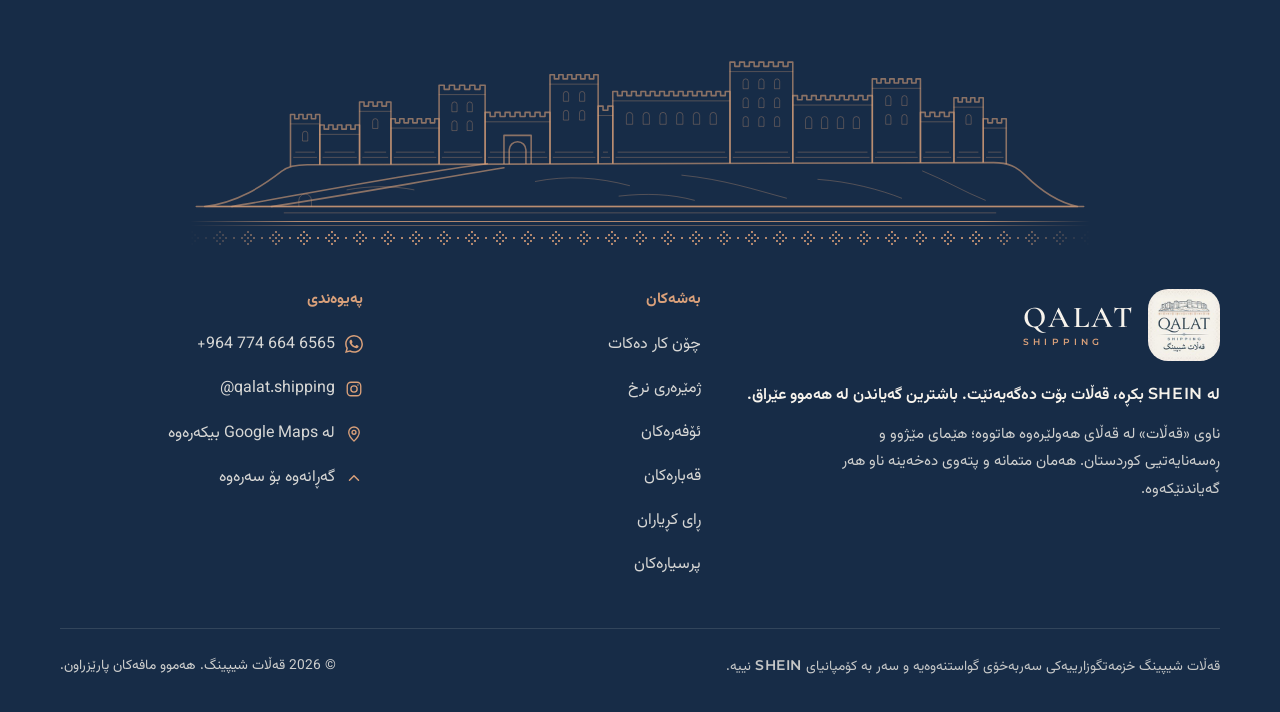
==== commit 16760c4c: "Hide offer of the month, no minimum order, reviews section driven by REVIEWS list" ====
--- a/index.html
+++ b/index.html
@@ -43,6 +43,13 @@
     ['XXL','110–116','96–102','110–116']
   ]
 };
+
+/* Customer reviews — REAL feedback only (e.g. from Instagram/WhatsApp, with the customer's permission).
+   Write each review in the language the customer used. While this list is empty the cards are hidden
+   and visitors see the "See reviews on Instagram" button instead. Example format:
+   { name: 'Customer name', city: 'Erbil', text: 'What the customer said' },                        */
+const REVIEWS = [
+];
 </script>
 
 <title>قەڵات شیپینگ | Qalat Shipping — SHEIN بۆ هەموو عێراق و کوردستان</title>
@@ -172,6 +179,7 @@
 html[dir="rtl"] { --f-body: var(--f-ar); --f-display: var(--f-ar-display); }
 
 *, *::before, *::after { box-sizing: border-box; }
+[hidden] { display: none !important; }
 html { -webkit-text-size-adjust: 100%; scroll-behavior: smooth; scroll-padding-top: calc(var(--header-h) + 12px); }
 body {
   margin: 0;
@@ -487,7 +495,7 @@
 .featured .offer-meta { color: var(--cream); border-color: rgba(247, 243, 236, .22); }
 .offer-meta .ic { width: 18px; height: 18px; color: var(--sand); }
 .offers-cta { text-align: center; margin-top: 30px; }
-@media (min-width: 860px) { .offers-grid { grid-template-columns: repeat(3, 1fr); gap: 22px; } }
+@media (min-width: 760px) { .offers-grid { grid-template-columns: repeat(2, 1fr); gap: 22px; max-width: 920px; margin-inline: auto; } }
 
 /* ---------- Size guide ---------- */
 .size-wrap { max-width: 880px; margin-inline: auto; }
@@ -873,16 +881,9 @@
       <p class="lead" data-i18n="offers.lead"></p>
     </header>
 
-    <!-- Edit offer texts in the translations object (keys o1.*, o2.*, o3.*) -->
+    <!-- Edit offer texts in the translations object (keys o2.*, o3.*) -->
     <div class="offers-grid stagger">
       <article class="offer featured on-dark">
-        <span class="offer-tag" data-i18n="o1.tag"></span>
-        <span class="offer-big" dir="ltr" data-i18n="o1.big"></span>
-        <h3 data-i18n="o1.t"></h3>
-        <p data-i18n="o1.d"></p>
-        <span class="offer-meta"><svg class="ic" aria-hidden="true"><use href="#i-calendar"/></svg><span data-i18n="o1.m"></span></span>
-      </article>
-      <article class="offer">
         <span class="offer-tag" data-i18n="o2.tag"></span>
         <span class="offer-big" dir="ltr">100%</span>
         <h3 data-i18n="o2.t"></h3>
@@ -958,7 +959,7 @@
 </section>
 
 <!-- ============================== FEEDBACK ============================== -->
-<!-- PLACEHOLDERS: replace with real customer feedback (keys fb.*). Do not publish invented reviews. -->
+<!-- Real customer reviews only: add them to REVIEWS at the top of the file. -->
 <section class="section" id="feedback" aria-labelledby="fbTitle">
   <div class="container">
     <header class="section-head reveal">
@@ -967,26 +968,8 @@
       <h2 id="fbTitle" data-i18n="fb.title"></h2>
       <p class="lead" data-i18n="fb.lead"></p>
     </header>
-    <div class="fb-grid stagger">
-      <figure class="fb-card" style="margin:0">
-        <span class="fb-badge" data-i18n="fb.badge"></span>
-        <span class="fb-quote" aria-hidden="true">&ldquo;</span>
-        <blockquote class="fb-text" style="margin:0" data-i18n="fb.text"></blockquote>
-        <figcaption class="fb-person"><span class="fb-avatar"><svg class="ic" aria-hidden="true"><use href="#i-user"/></svg></span><span><span class="fb-name" data-i18n="fb.name"></span><span class="fb-city" data-i18n="fb.city"></span></span></figcaption>
-      </figure>
-      <figure class="fb-card" style="margin:0">
-        <span class="fb-badge" data-i18n="fb.badge"></span>
-        <span class="fb-quote" aria-hidden="true">&ldquo;</span>
-        <blockquote class="fb-text" style="margin:0" data-i18n="fb.text"></blockquote>
-        <figcaption class="fb-person"><span class="fb-avatar"><svg class="ic" aria-hidden="true"><use href="#i-user"/></svg></span><span><span class="fb-name" data-i18n="fb.name"></span><span class="fb-city" data-i18n="fb.city"></span></span></figcaption>
-      </figure>
-      <figure class="fb-card" style="margin:0">
-        <span class="fb-badge" data-i18n="fb.badge"></span>
-        <span class="fb-quote" aria-hidden="true">&ldquo;</span>
-        <blockquote class="fb-text" style="margin:0" data-i18n="fb.text"></blockquote>
-        <figcaption class="fb-person"><span class="fb-avatar"><svg class="ic" aria-hidden="true"><use href="#i-user"/></svg></span><span><span class="fb-name" data-i18n="fb.name"></span><span class="fb-city" data-i18n="fb.city"></span></span></figcaption>
-      </figure>
-    </div>
+    <!-- Cards are generated from the REVIEWS list at the top of this file (hidden while it is empty) -->
+    <div class="fb-grid stagger" id="fbGrid" hidden></div>
     <p class="fb-cta reveal"><a class="btn btn-ghost" data-ig href="https://www.instagram.com/qalat.shipping/" target="_blank" rel="noopener"><svg class="ic" aria-hidden="true"><use href="#i-ig"/></svg><span data-i18n="fb.cta"></span></a></p>
   </div>
 </section>
@@ -1184,11 +1167,6 @@
 
     "offers.title": "ئۆفەرە تایبەتەکان",
     "offers.lead": "ئۆفەرەکانمان بەردەوام نوێ دەبنەوە؛ لە ئینستاگرام فۆڵۆمان بکە بۆ ئەوەی هیچیان لەدەست نەدەیت.",
-    "o1.tag": "ئۆفەری ئەم مانگە",
-    "o1.big": "[X%]",
-    "o1.t": "[ناونیشانی ئۆفەر]",
-    "o1.d": "[وردەکاریی ئۆفەرەکەت لێرە بنووسە — بۆ نموونە: داشکاندنی تایبەت بۆ یەکەم داواکاری]",
-    "o1.m": "[بەرواری کۆتایی ئۆفەر]",
     "o2.tag": "هەمیشە",
     "o2.t": "داشکاندنەکانی SHEIN بە تەواوی بۆ تۆ",
     "o2.d": "هەر کۆد و داشکاندنێک لە SHEIN هەبێت، سەدا سەد بۆ تۆ هەژمار دەکرێت و هیچی لێ کەم ناکەینەوە.",
@@ -1197,7 +1175,7 @@
     "o3.big": "خۆڕایی",
     "o3.t": "گەیاندنی خۆڕایی بۆ هەموو عێراق",
     "o3.d": "لە زاخۆوە تا بەسرە، کاڵاکانت بێ تێچووی گواستنەوە دەگەنە بەردەم دەرگاکەت.",
-    "o3.m": "[کەمترین بڕی داواکاری، ئەگەر هەیە]",
+    "o3.m": "بێ کەمترین بڕی داواکاری",
     "offers.cta": "پرسیار دەربارەی ئۆفەرەکان",
 
     "size.title": "ڕێبەری قەبارە",
@@ -1217,10 +1195,6 @@
 
     "fb.title": "ڕای کڕیارەکانمان",
     "fb.lead": "ڕا و وێنەی داواکارییەکانی کڕیارانمان لە ئینستاگرامەکەماندا ببینە.",
-    "fb.badge": "نموونە",
-    "fb.text": "[ڕای کڕیار لێرە دابنێ]",
-    "fb.name": "[ناوی کڕیار]",
-    "fb.city": "[شار]",
     "fb.cta": "ڕاکان لە ئینستاگرام ببینە",
 
     "faq.title": "پرسیارە باوەکان",
@@ -1344,11 +1318,6 @@
 
     "offers.title": "عروض خاصة",
     "offers.lead": "عروضنا تتجدد باستمرار؛ تابعنا على إنستغرام حتى لا يفوتك أي عرض.",
-    "o1.tag": "عرض الشهر",
-    "o1.big": "[X%]",
-    "o1.t": "[عنوان العرض]",
-    "o1.d": "[اكتب تفاصيل العرض هنا — مثلاً: خصم خاص على أول طلب]",
-    "o1.m": "[تاريخ انتهاء العرض]",
     "o2.tag": "دائماً",
     "o2.t": "خصومات SHEIN كاملةً لك",
     "o2.d": "أي كود أو خصم متاح في SHEIN يُحتسب لك 100% — لا نقتطع منه شيئاً.",
@@ -1357,7 +1326,7 @@
     "o3.big": "مجاني",
     "o3.t": "شحن مجاني لكل العراق",
     "o3.d": "من زاخو إلى البصرة، تصلك طلبيتك حتى باب البيت بدون أي تكلفة شحن.",
-    "o3.m": "[الحد الأدنى للطلب إن وُجد]",
+    "o3.m": "بدون حد أدنى للطلب",
     "offers.cta": "استفسر عن العروض",
 
     "size.title": "دليل المقاسات",
@@ -1377,10 +1346,6 @@
 
     "fb.title": "آراء زبائننا",
     "fb.lead": "شاهد آراء زبائننا وصور طلباتهم على حسابنا في إنستغرام.",
-    "fb.badge": "نموذج",
-    "fb.text": "[ضع رأي الزبون هنا]",
-    "fb.name": "[اسم الزبون]",
-    "fb.city": "[المدينة]",
     "fb.cta": "شاهد الآراء على إنستغرام",
 
     "faq.title": "الأسئلة الشائعة",
@@ -1504,11 +1469,6 @@
 
     "offers.title": "Special offers",
     "offers.lead": "Our offers change often — follow us on Instagram so you never miss one.",
-    "o1.tag": "Offer of the month",
-    "o1.big": "[X%]",
-    "o1.t": "[Offer title]",
-    "o1.d": "[Describe your offer here — e.g. a special discount on your first order]",
-    "o1.m": "[Offer end date]",
     "o2.tag": "Always",
     "o2.t": "Every SHEIN discount, fully yours",
     "o2.d": "Any SHEIN coupon or sale price counts 100% in your favour — we never take a cut.",
@@ -1517,7 +1477,7 @@
     "o3.big": "Free",
     "o3.t": "Free delivery across Iraq",
     "o3.d": "From Zakho to Basra, your order reaches your door with zero shipping cost.",
-    "o3.m": "[Minimum order, if any]",
+    "o3.m": "No minimum order",
     "offers.cta": "Ask about our offers",
 
     "size.title": "Size guide",
@@ -1537,10 +1497,6 @@
 
     "fb.title": "What our customers say",
     "fb.lead": "See customer reviews and order photos on our Instagram.",
-    "fb.badge": "Placeholder",
-    "fb.text": "[Customer feedback goes here]",
-    "fb.name": "[Customer name]",
-    "fb.city": "[City]",
     "fb.cta": "See reviews on Instagram",
 
     "faq.title": "Frequently asked questions",
@@ -1794,6 +1750,27 @@
     });
   }
 
+  /* ---------------- Customer reviews (from REVIEWS) ---------------- */
+  function esc(s) {
+    return String(s == null ? '' : s).replace(/[&<>"']/g, function (c) {
+      return { '&': '&amp;', '<': '&lt;', '>': '&gt;', '"': '&quot;', "'": '&#39;' }[c];
+    });
+  }
+  function renderReviews() {
+    var grid = $('#fbGrid');
+    var list = (typeof REVIEWS !== 'undefined' && Array.isArray(REVIEWS)) ? REVIEWS.filter(function (r) { return r && r.text; }) : [];
+    if (!grid || !list.length) return;
+    grid.innerHTML = list.map(function (r) {
+      return '<figure class="fb-card" style="margin:0" dir="auto">' +
+        '<span class="fb-quote" aria-hidden="true">&ldquo;</span>' +
+        '<blockquote class="fb-text" style="margin:0" dir="auto">' + esc(r.text) + '</blockquote>' +
+        '<figcaption class="fb-person"><span class="fb-avatar"><svg class="ic" aria-hidden="true"><use href="#i-user"/></svg></span>' +
+        '<span><span class="fb-name" dir="auto">' + esc(r.name) + '</span>' +
+        (r.city ? '<span class="fb-city" dir="auto">' + esc(r.city) + '</span>' : '') + '</span></figcaption></figure>';
+    }).join('');
+    grid.hidden = false;
+  }
+
   /* ---------------- Price calculator ---------------- */
   var usdIn = $('#usd'), usdWrap = $('#usdWrap'), iqdOut = $('#iqdOut'), usdOut = $('#usdOut'),
       calcErr = $('#calcErr'), calcWa = $('#calcWa');
@@ -1949,6 +1926,7 @@
   /* ---------------- Init ---------------- */
   renderCitadels();
   renderSizes();
+  renderReviews();
   fillConfig();
   setupMap();
   setupTabs();
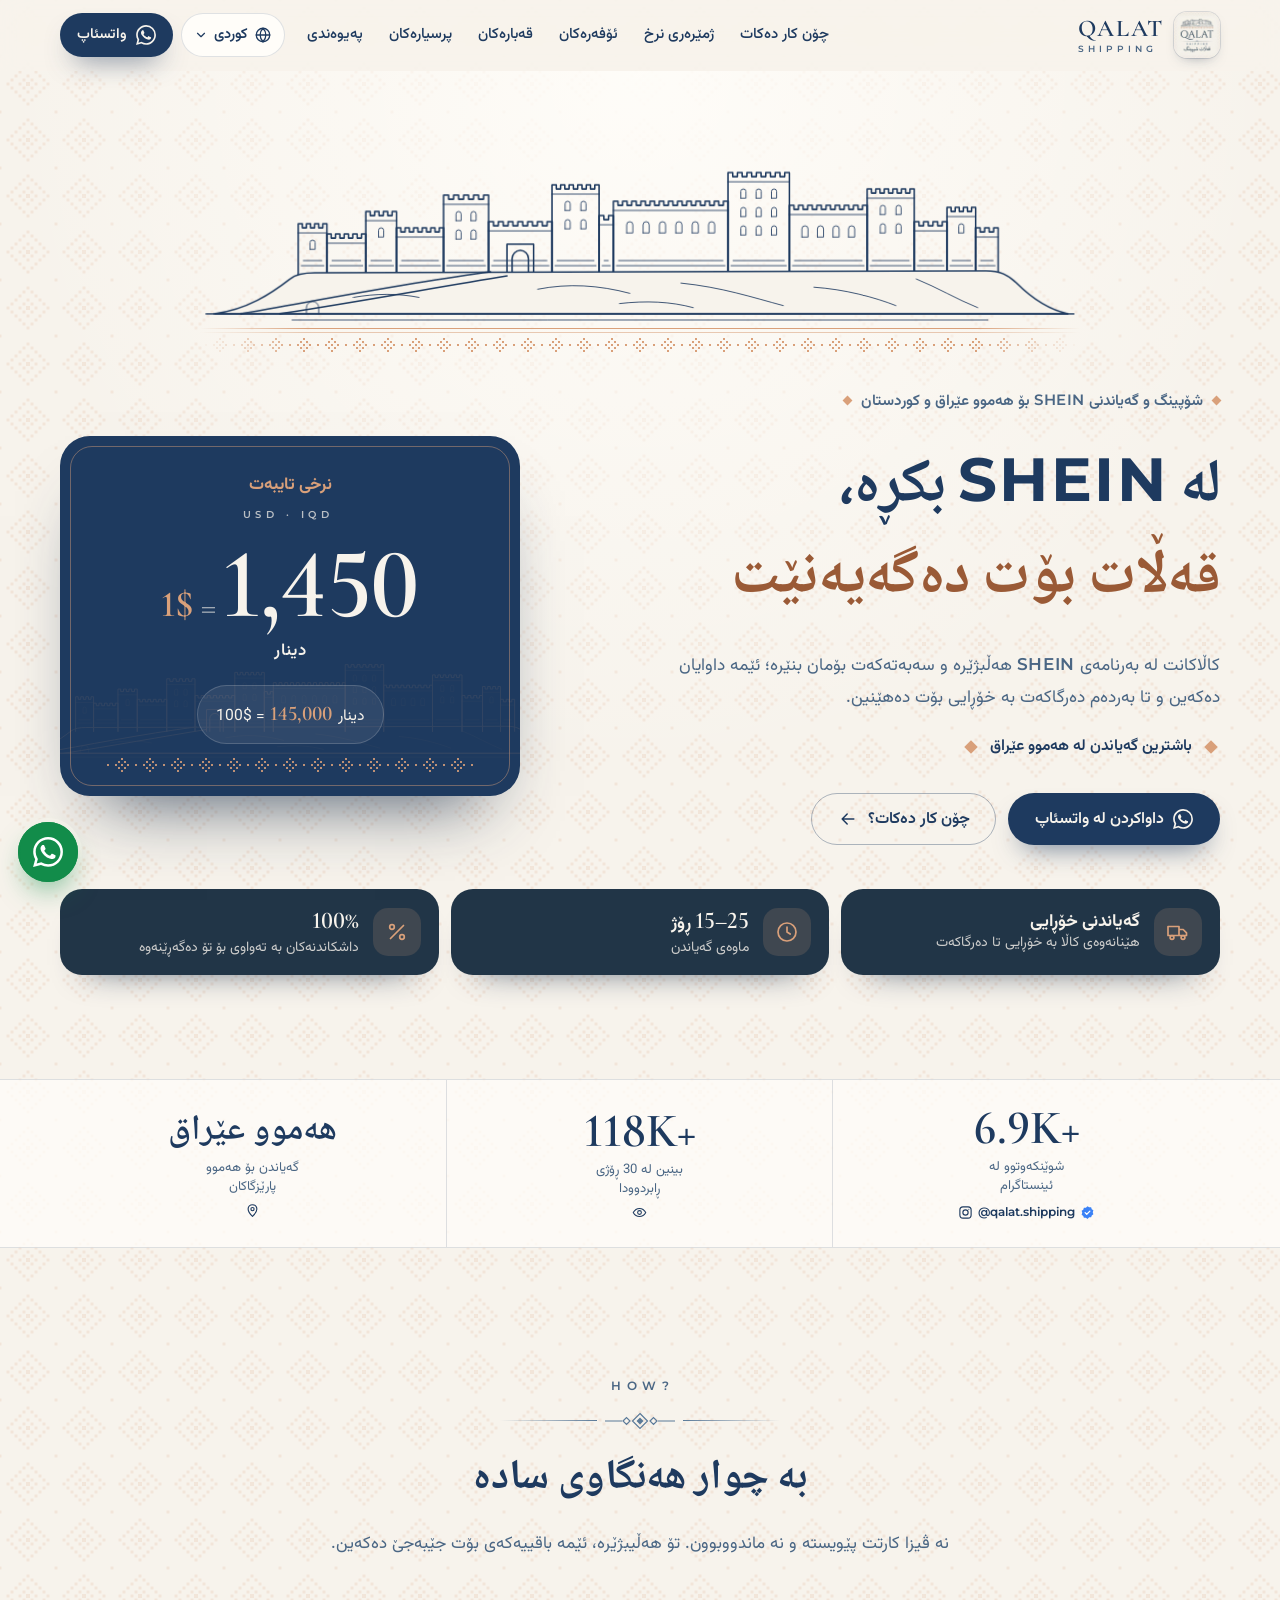
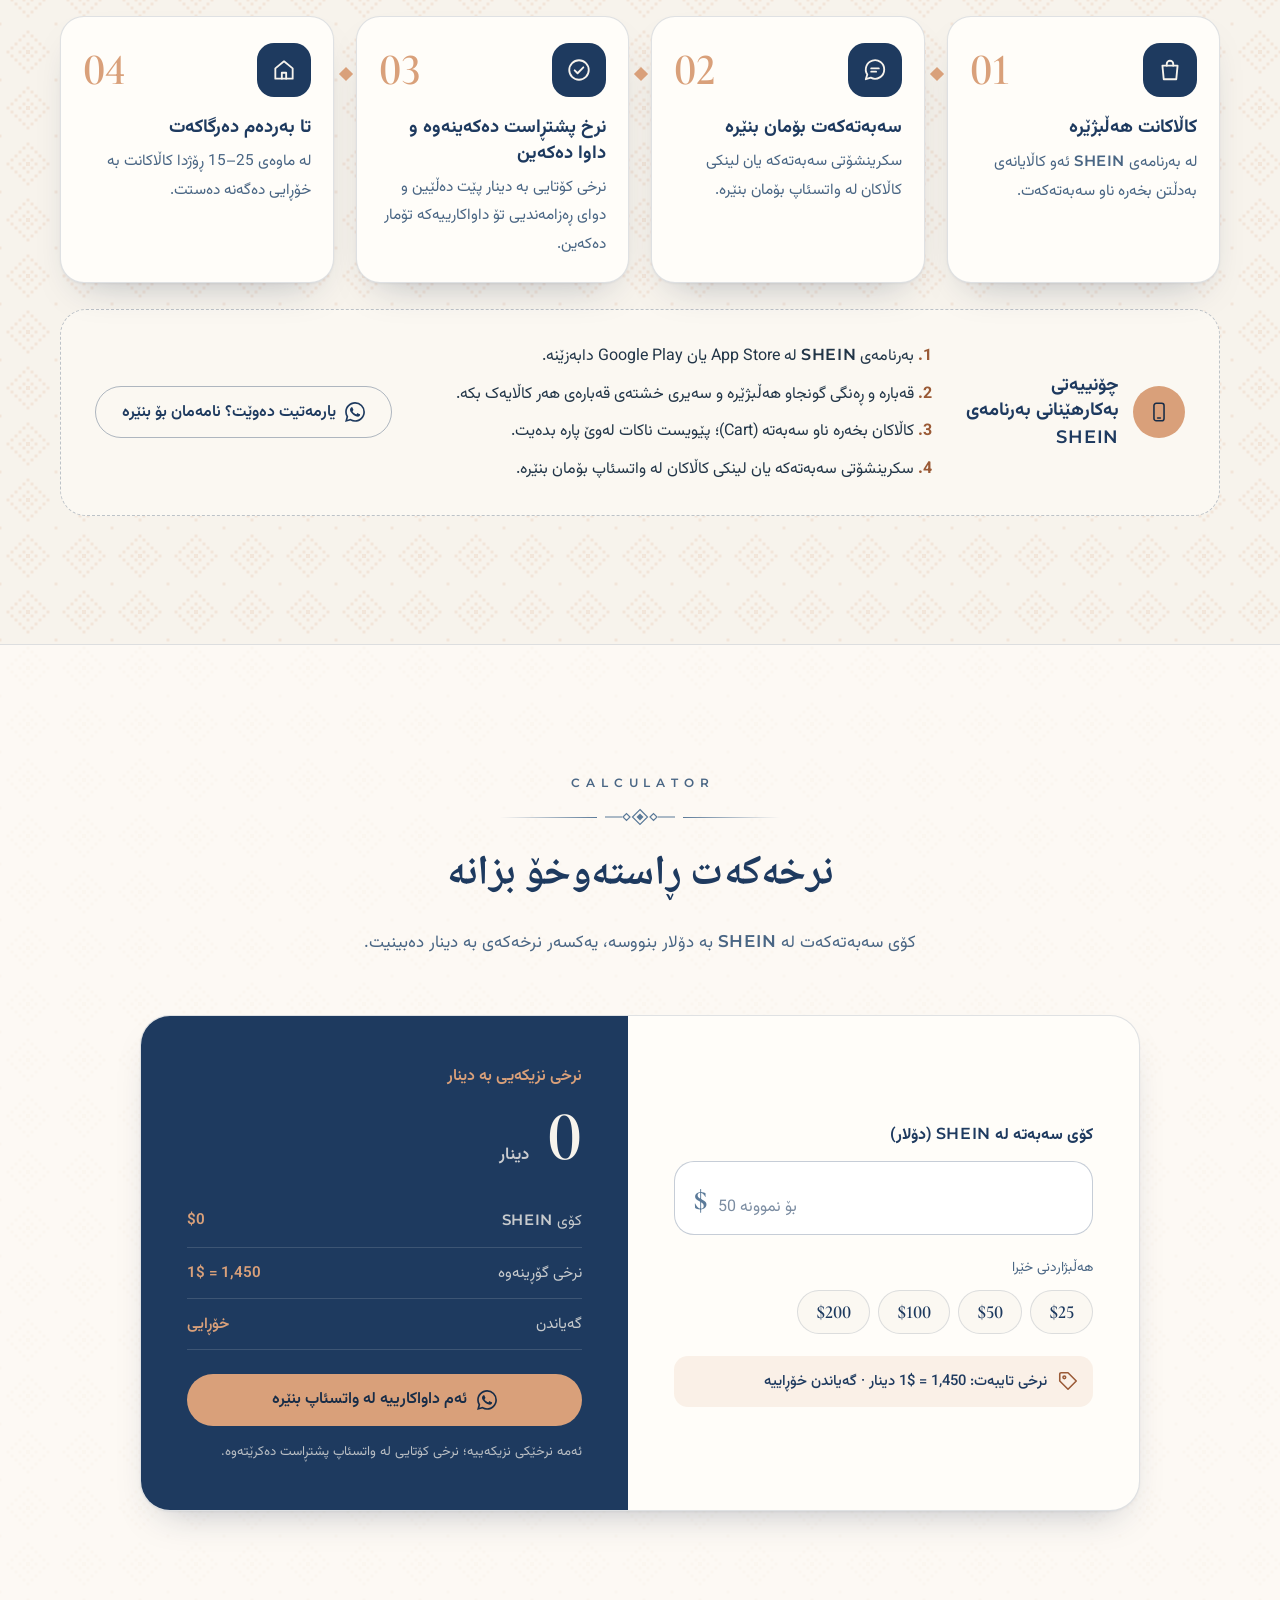
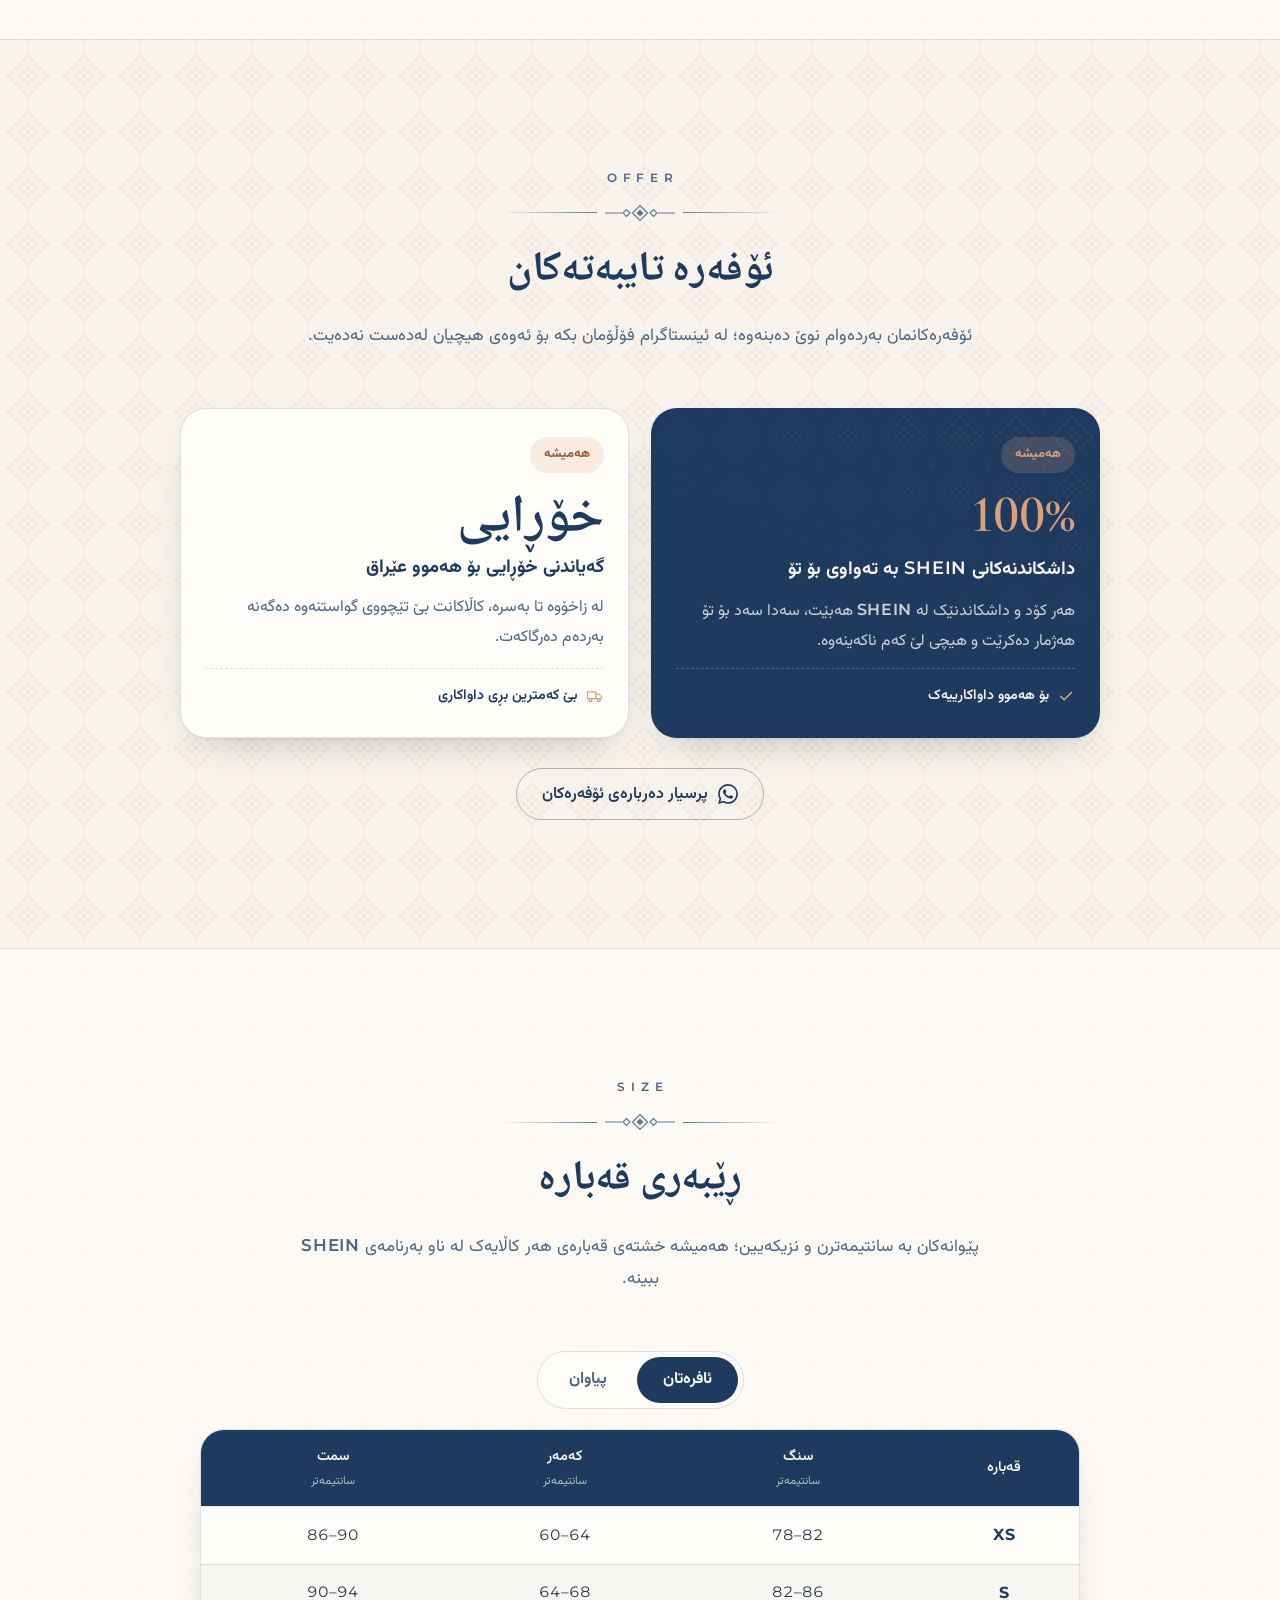
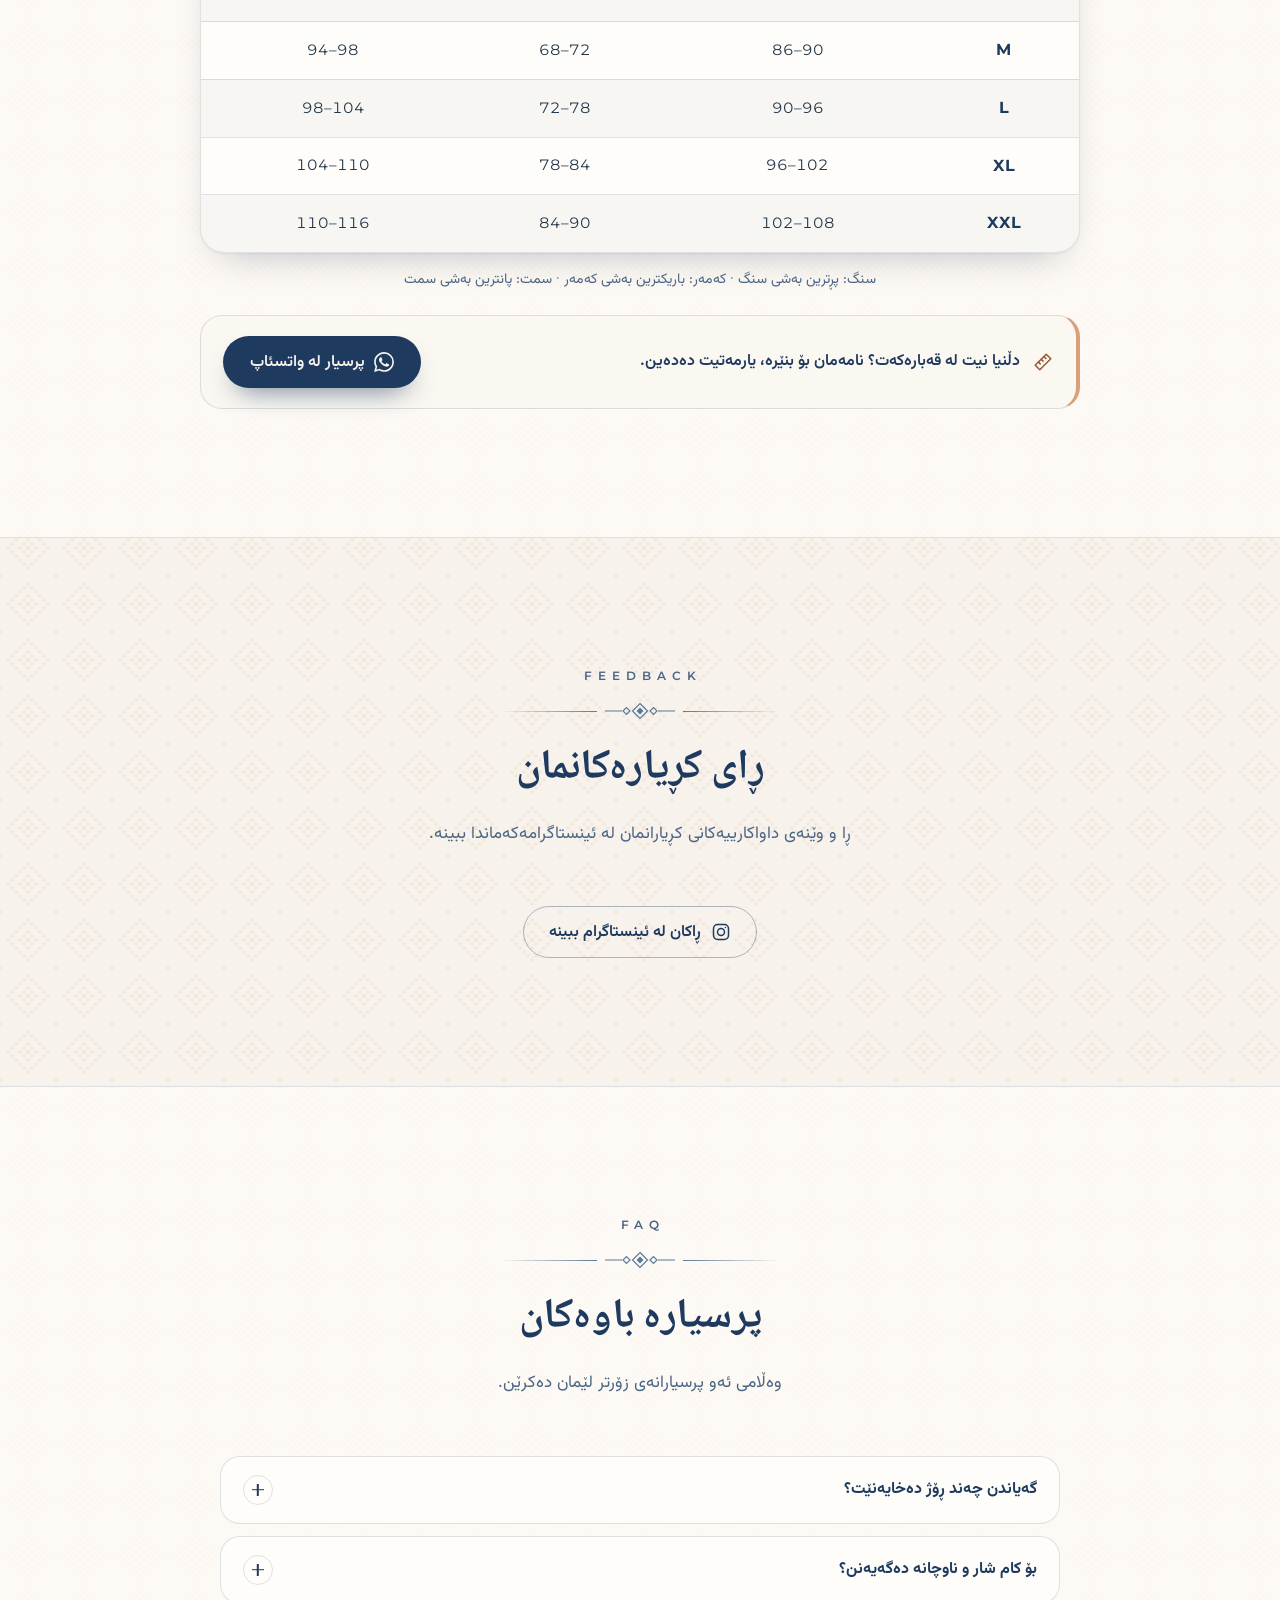
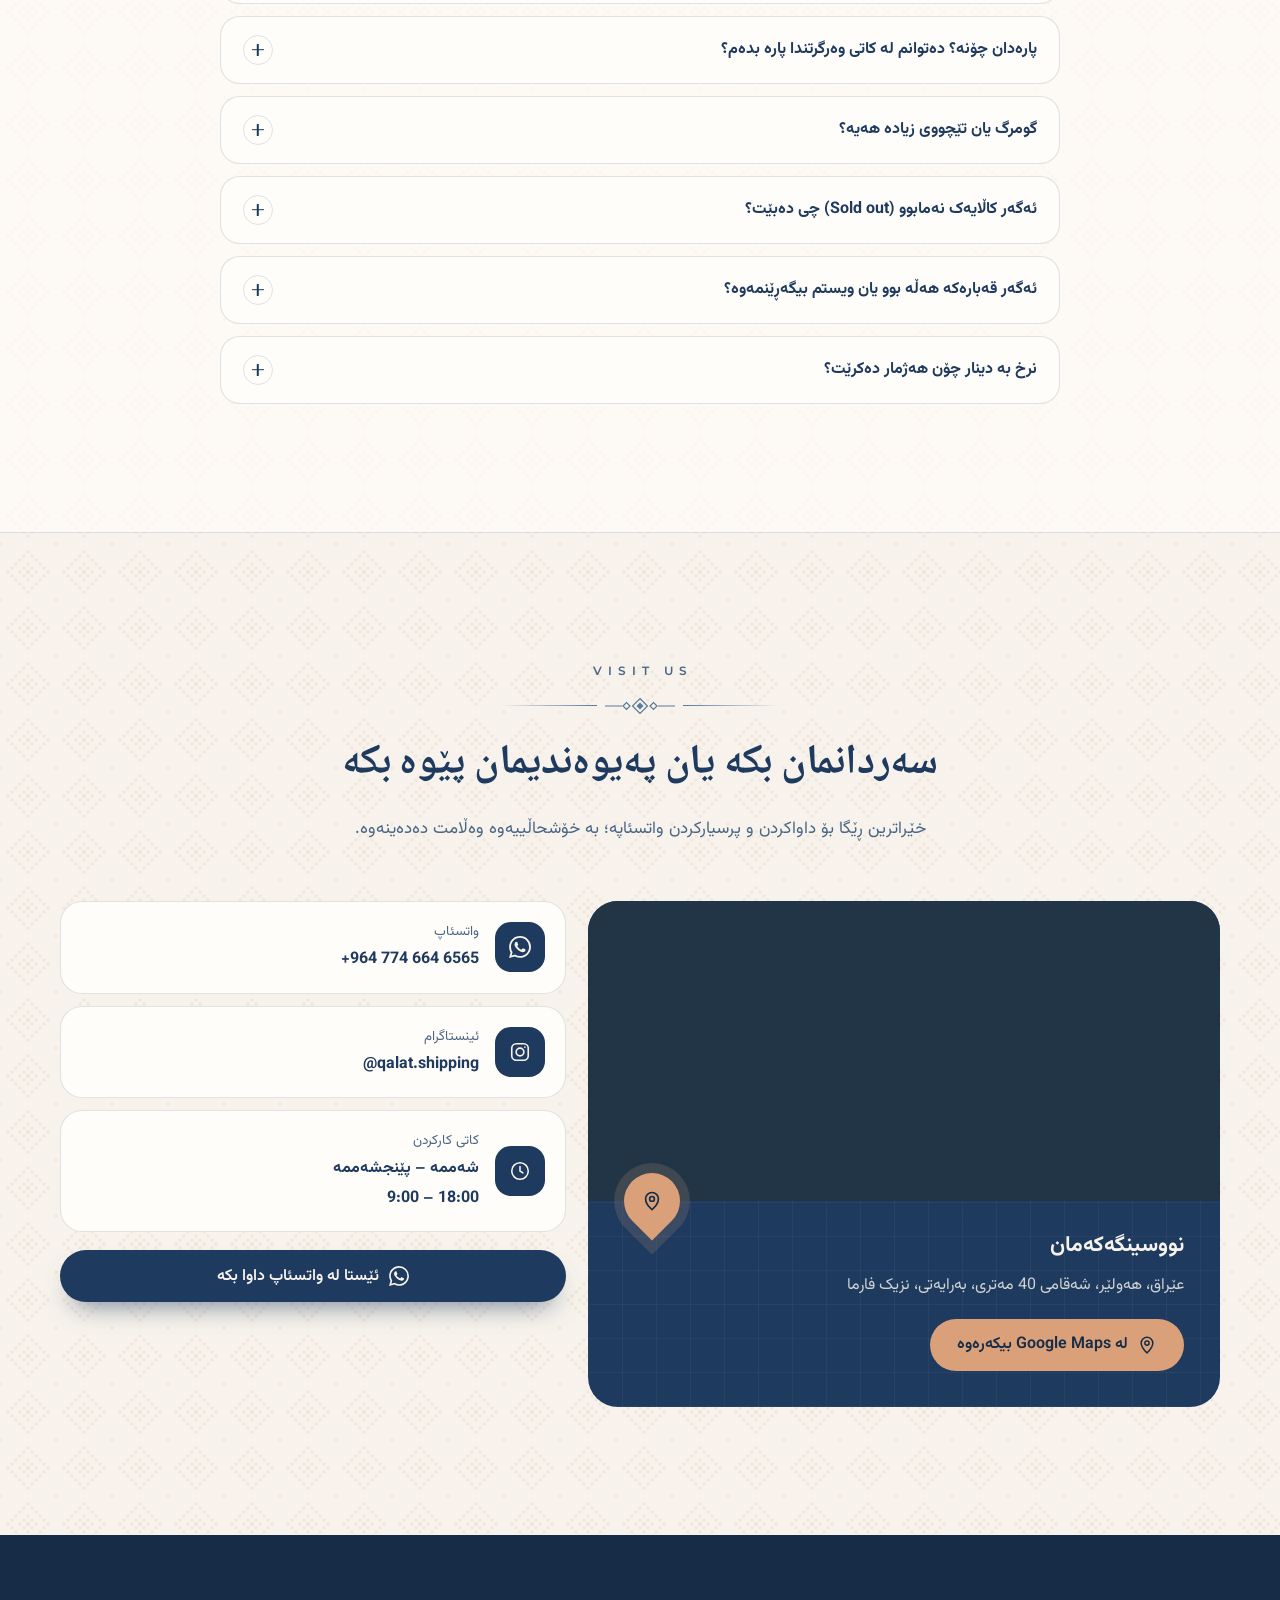
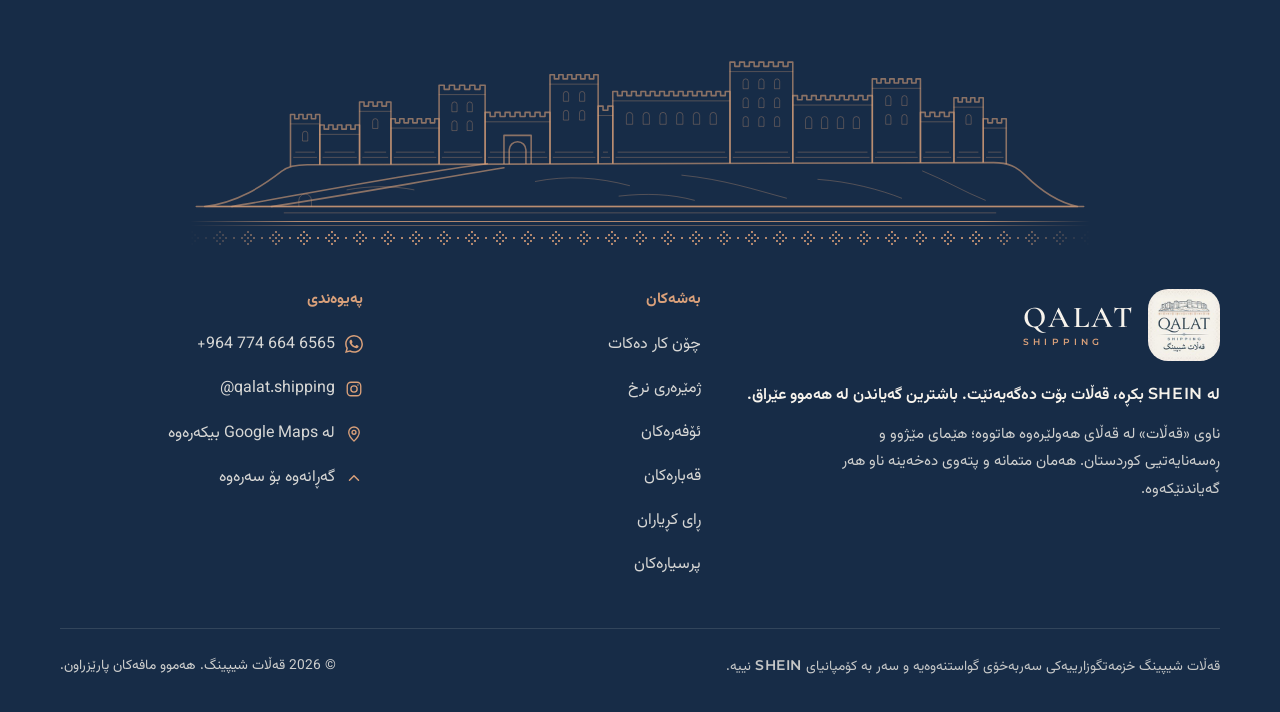
==== commit e5c7c1c7: "Working hours: Saturday-Thursday 9:00-18:00 (ku/ar/en + structured data)" ====
--- a/index.html
+++ b/index.html
@@ -21,6 +21,7 @@
   mapLink: 'https://www.google.com/maps?q=36.2004780,44.0392230',              // office pin (40m St, Brayati, Erbil)
   mapEmbed: 'https://www.google.com/maps?q=36.2004780,44.0392230&z=16&output=embed', // live map inside the contact card ('' = styled card only)
   calcMaxUSD: 100000,         // max amount accepted by the calculator
+  hours: '9:00 – 18:00',      // working hours (days are written in the translations: contact.hoursV)
   defaultLang: 'ku'           // 'ku' | 'ar' | 'en'
 };
 
@@ -117,6 +118,12 @@
   "image": "https://qalatshipping.com/assets/og-image.jpg",
   "telephone": "+9647746646565",
   "paymentAccepted": "Cash on delivery",
+  "openingHoursSpecification": {
+    "@type": "OpeningHoursSpecification",
+    "dayOfWeek": ["Saturday", "Sunday", "Monday", "Tuesday", "Wednesday", "Thursday"],
+    "opens": "09:00",
+    "closes": "18:00"
+  },
   "address": {
     "@type": "PostalAddress",
     "streetAddress": "40m Street, Brayati, near Pharma",
@@ -1222,7 +1229,7 @@
     "contact.wa": "واتسئاپ",
     "contact.ig": "ئینستاگرام",
     "contact.hours": "کاتی کارکردن",
-    "contact.hoursV": "[شەممە تا پێنجشەممە، 10ی بەیانی تا 10ی شەو]",
+    "contact.hoursV": "شەممە – پێنجشەممە\n{hours}",
     "contact.order": "ئێستا لە واتسئاپ داوا بکە",
 
     "footer.tagline": "لە SHEIN بکڕە، قەڵات بۆت دەگەیەنێت. باشترین گەیاندن لە هەموو عێراق.",
@@ -1373,7 +1380,7 @@
     "contact.wa": "واتساب",
     "contact.ig": "إنستغرام",
     "contact.hours": "أوقات العمل",
-    "contact.hoursV": "[من السبت إلى الخميس، 10 صباحاً حتى 10 مساءً]",
+    "contact.hoursV": "السبت – الخميس\n{hours}",
     "contact.order": "اطلب الآن عبر واتساب",
 
     "footer.tagline": "تسوّق من SHEIN، وقلات توصلها لبابك. أفضل توصيل في كل العراق.",
@@ -1524,7 +1531,7 @@
     "contact.wa": "WhatsApp",
     "contact.ig": "Instagram",
     "contact.hours": "Working hours",
-    "contact.hoursV": "[Saturday – Thursday · 10:00 – 22:00]",
+    "contact.hoursV": "Saturday – Thursday · {hours}",
     "contact.order": "Order now on WhatsApp",
 
     "footer.tagline": "Shop SHEIN, delivered by Qalat. The best delivery in all of Iraq.",
@@ -1580,6 +1587,7 @@
       rate100: nf.format(CONFIG.rate * 100),
       rateEq: L('1$ = ' + nf.format(CONFIG.rate)),
       range: L(CONFIG.deliveryMin + '–' + CONFIG.deliveryMax),
+      hours: L(CONFIG.hours),
       followers: compact(CONFIG.instagramFollowers) + '+',
       views: compact(CONFIG.monthlyViews) + '+',
       ig: '@' + CONFIG.instagram,
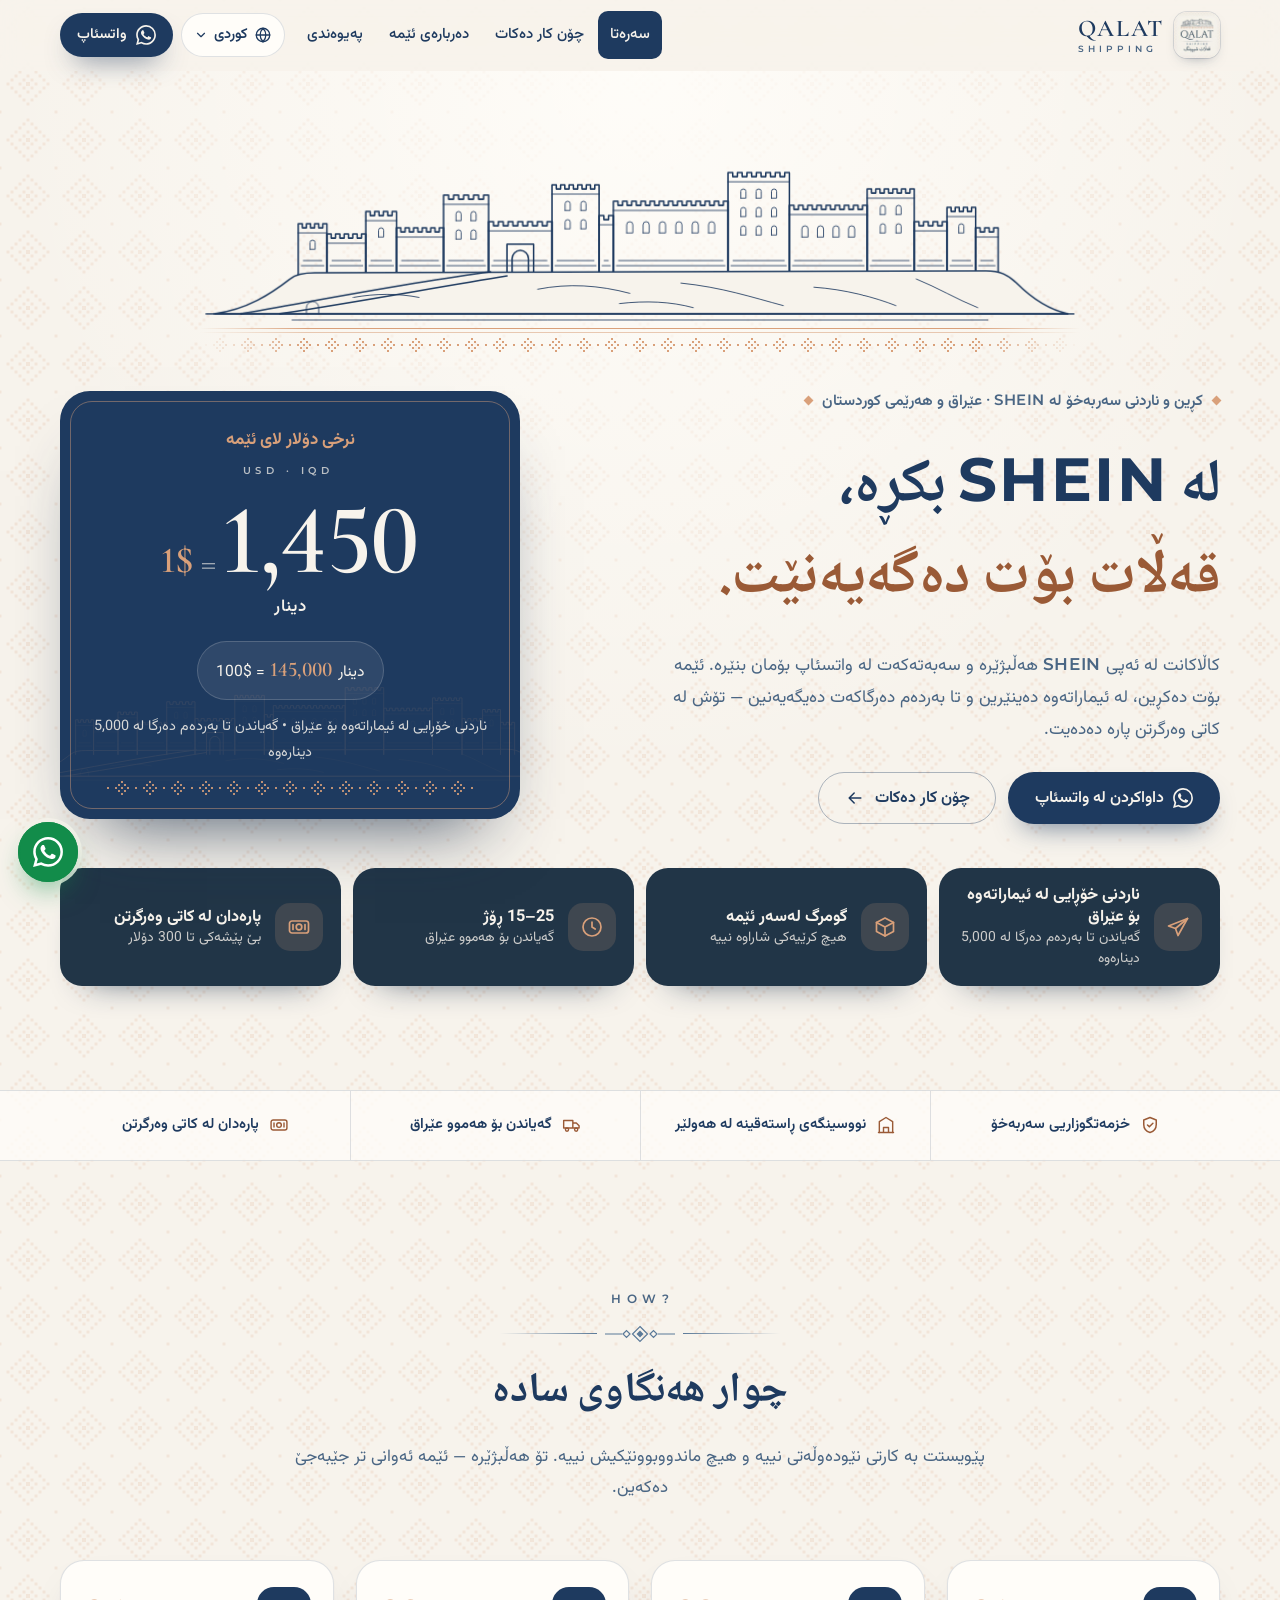
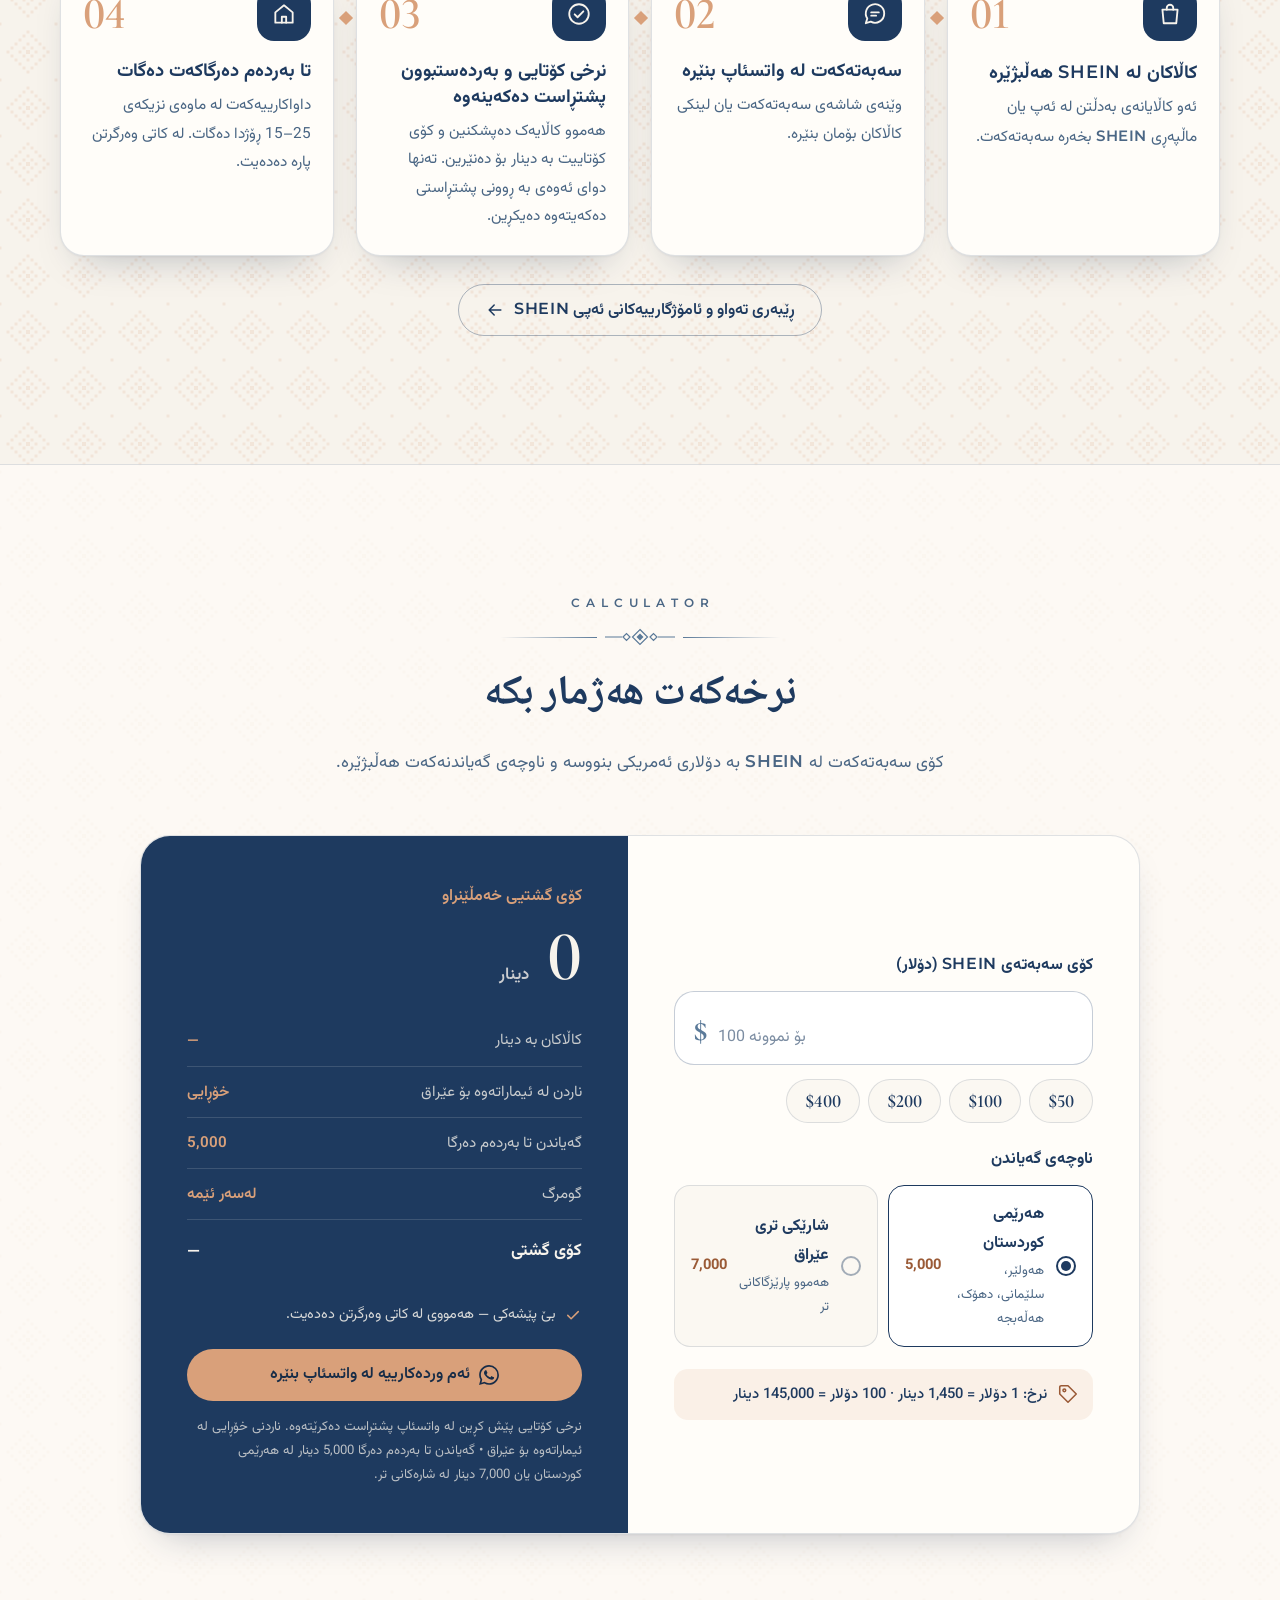
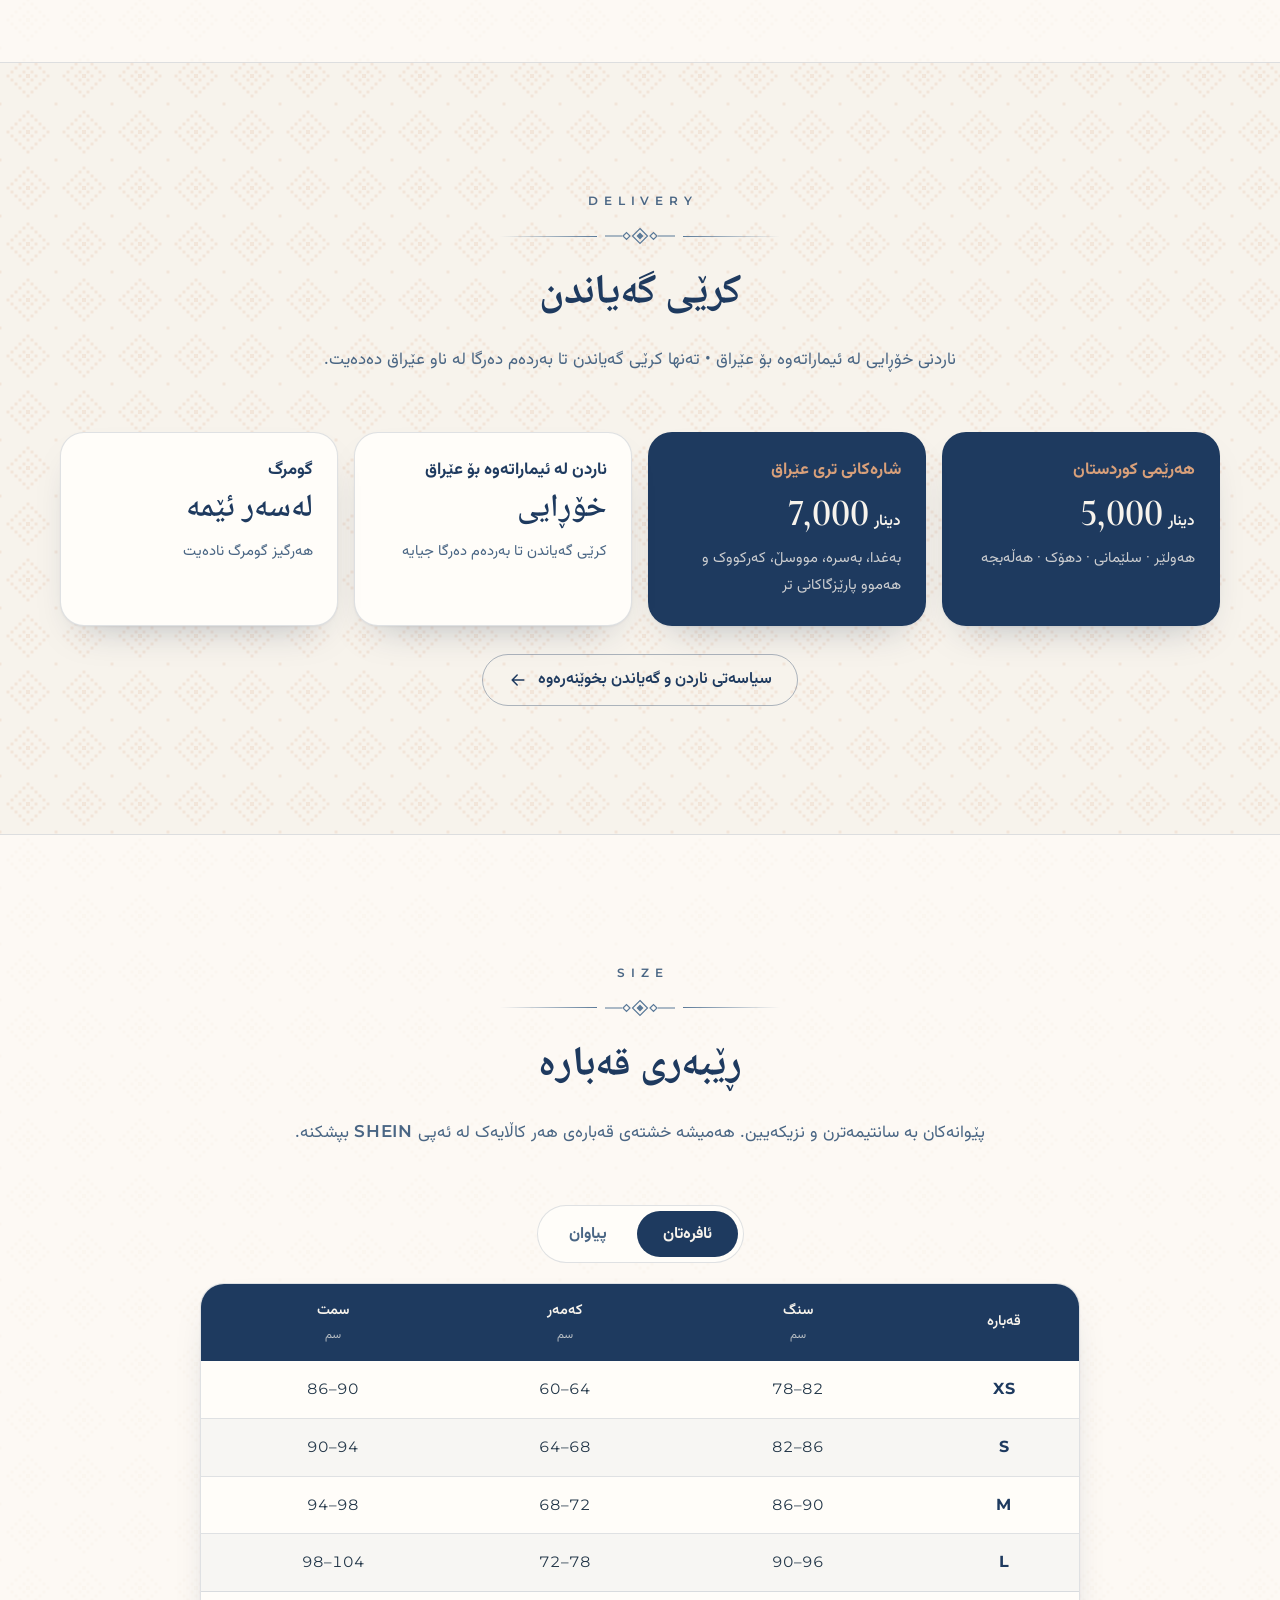
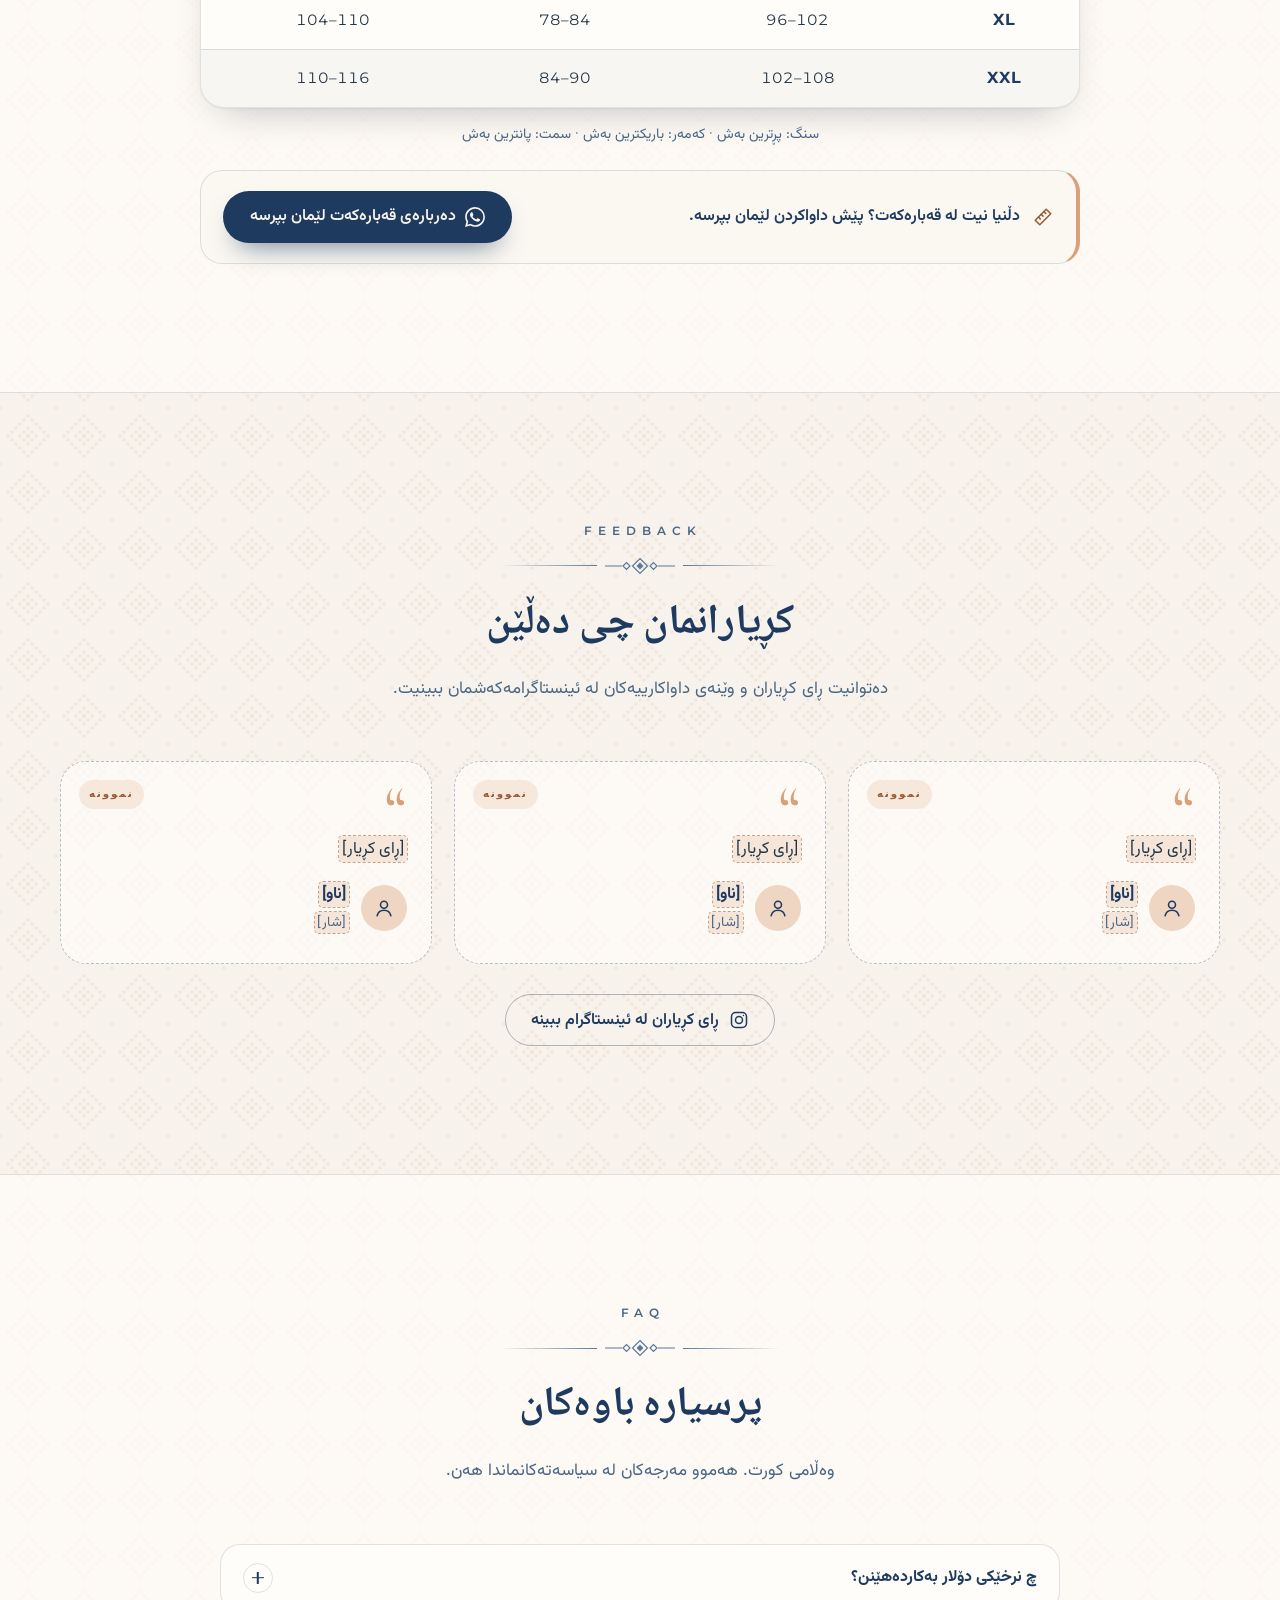
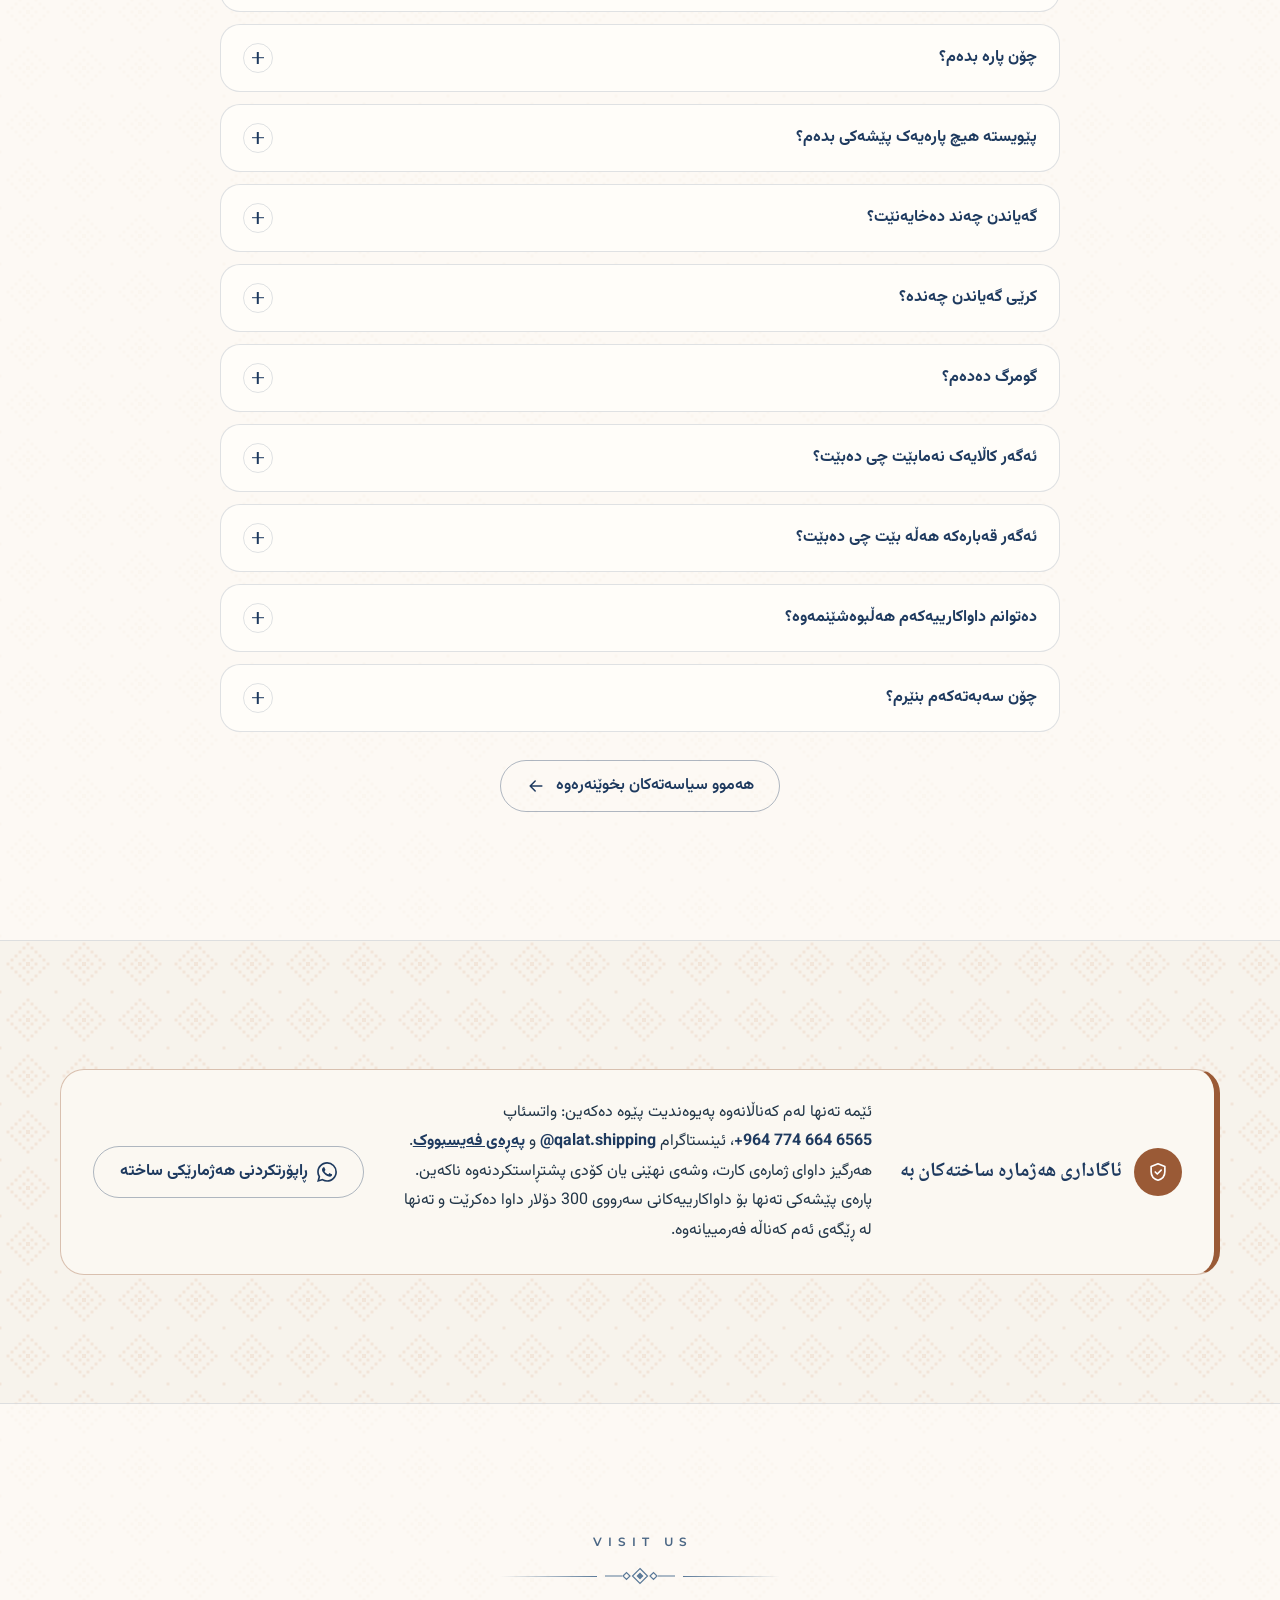
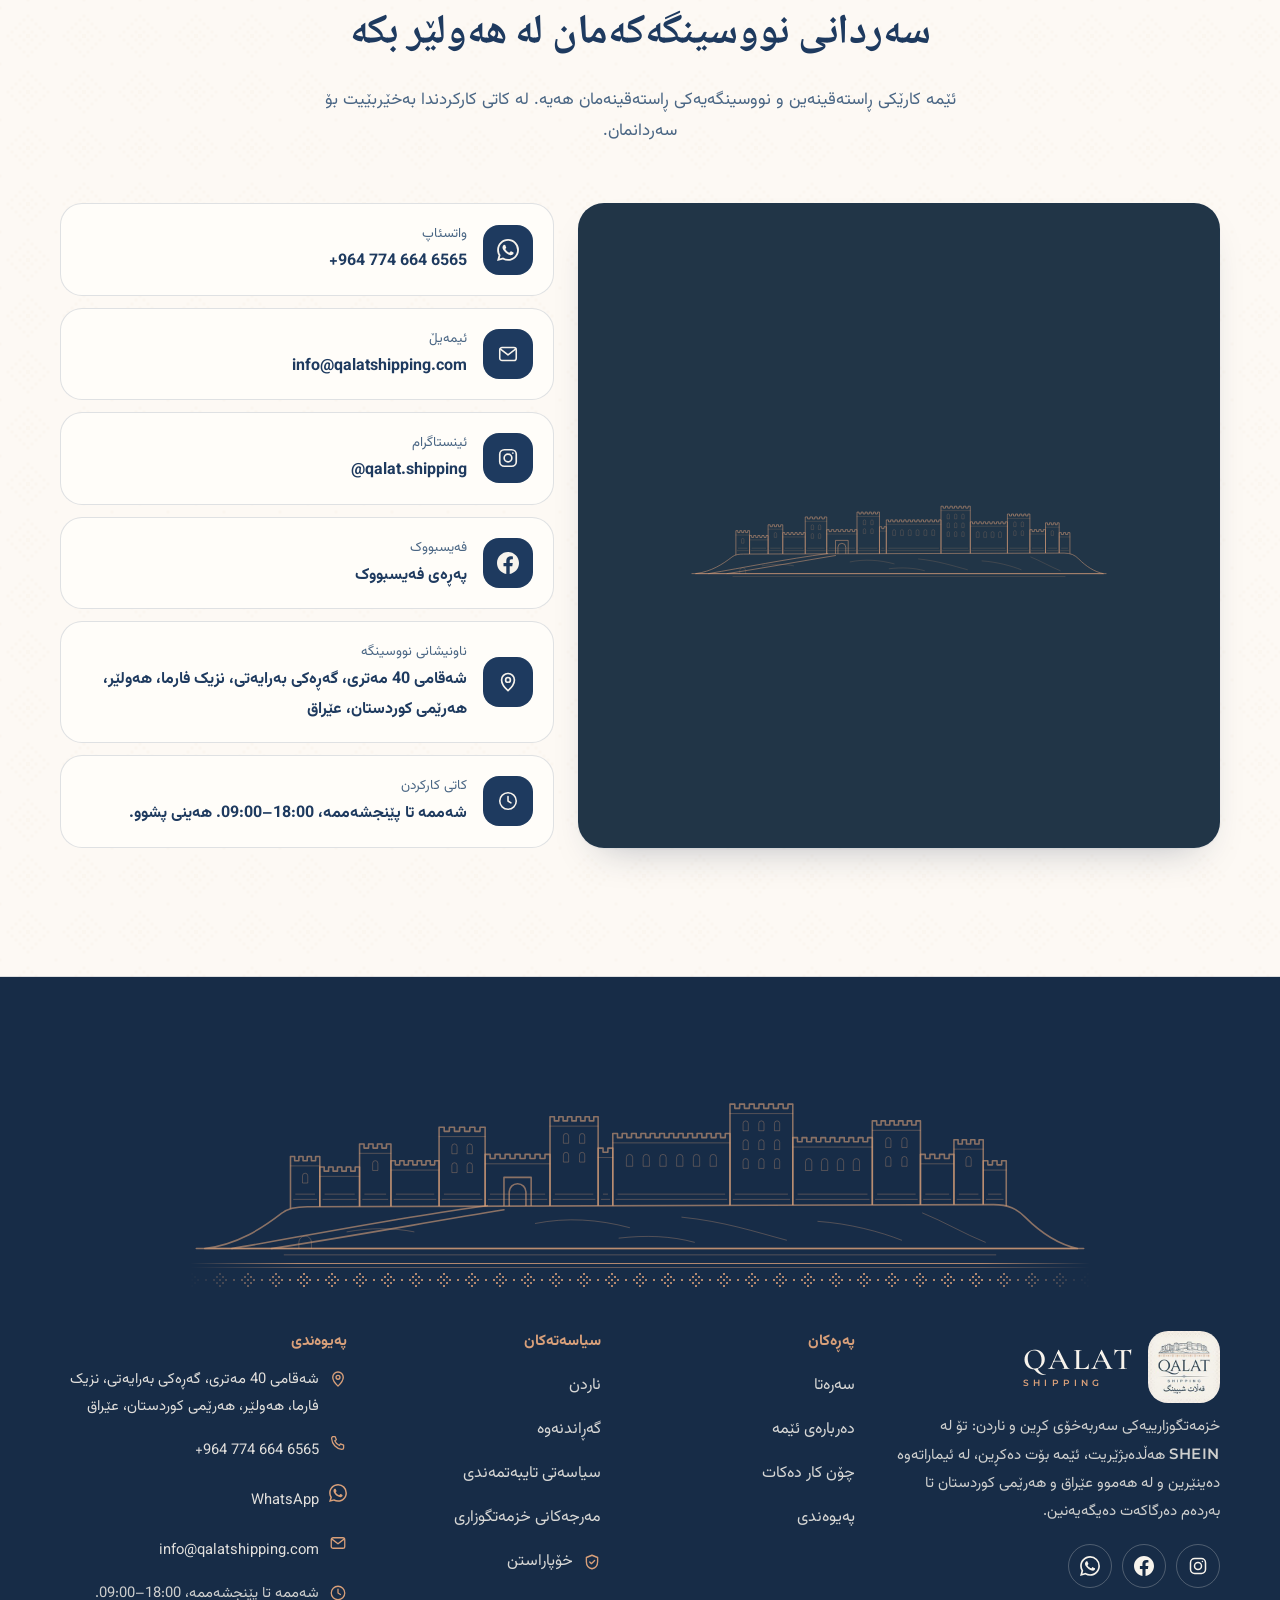
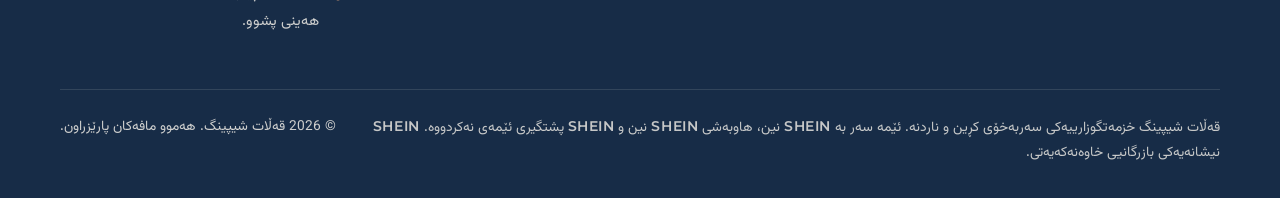
==== commit f487bba4: "Multi-page site for Meta verification: home, about, how it works, contact, privacy, terms, shipping," ====
--- a/index.html
+++ b/index.html
@@ -3,76 +3,23 @@
 <head>
 <meta charset="utf-8">
 <meta name="viewport" content="width=device-width, initial-scale=1, viewport-fit=cover">
-
-<!-- ======================================================================
-     ✏️  EDIT YOUR BUSINESS NUMBERS HERE — everything on the page updates.
-     ====================================================================== -->
-<script>
-const CONFIG = {
-  rate: 1450,                 // IQD for 1 USD  (shown as "1$ = X" and "100$ = X")
-  roundTo: 1,                 // calculator rounding in IQD (e.g. 250 → nearest 250 IQD)
-  deliveryMin: 15,            // delivery time, in days
-  deliveryMax: 25,
-  whatsapp: '9647746646565',  // international format, digits only (used in wa.me links)
-  phoneDisplay: '+964 774 664 6565',
-  instagram: 'qalat.shipping',
-  instagramFollowers: 6900,
-  monthlyViews: 118000,       // Instagram views in the last 30 days
-  mapLink: 'https://www.google.com/maps?q=36.2004780,44.0392230',              // office pin (40m St, Brayati, Erbil)
-  mapEmbed: 'https://www.google.com/maps?q=36.2004780,44.0392230&z=16&output=embed', // live map inside the contact card ('' = styled card only)
-  calcMaxUSD: 100000,         // max amount accepted by the calculator
-  hours: '9:00 – 18:00',      // working hours (days are written in the translations: contact.hoursV)
-  defaultLang: 'ku'           // 'ku' | 'ar' | 'en'
-};
-
-/* Size guide (cm). Columns: size, chest/bust, waist, hip */
-const SIZE_CHART = {
-  women: [
-    ['XS', '78–82',  '60–64', '86–90'],
-    ['S',  '82–86',  '64–68', '90–94'],
-    ['M',  '86–90',  '68–72', '94–98'],
-    ['L',  '90–96',  '72–78', '98–104'],
-    ['XL', '96–102', '78–84', '104–110'],
-    ['XXL','102–108','84–90', '110–116']
-  ],
-  men: [
-    ['XS', '84–88',  '70–74', '84–88'],
-    ['S',  '88–92',  '74–78', '88–92'],
-    ['M',  '92–98',  '78–84', '92–98'],
-    ['L',  '98–104', '84–90', '98–104'],
-    ['XL', '104–110','90–96', '104–110'],
-    ['XXL','110–116','96–102','110–116']
-  ]
-};
-
-/* Customer reviews — REAL feedback only (e.g. from Instagram/WhatsApp, with the customer's permission).
-   Write each review in the language the customer used. While this list is empty the cards are hidden
-   and visitors see the "See reviews on Instagram" button instead. Example format:
-   { name: 'Customer name', city: 'Erbil', text: 'What the customer said' },                        */
-const REVIEWS = [
-];
-</script>
-
-<title>قەڵات شیپینگ | Qalat Shipping — SHEIN بۆ هەموو عێراق و کوردستان</title>
-<meta name="description" content="قەڵات شیپینگ: داواکردنی SHEIN بە نرخی تایبەت و گەیاندنی خۆڕایی تا دەرگاکەت لە هەموو عێراق و کوردستان. Shop SHEIN, delivered by Qalat — free delivery across Iraq.">
-<meta name="keywords" content="SHEIN Iraq, SHEIN Kurdistan, SHEIN Erbil, SHEIN Baghdad, SHEIN Sulaymaniyah, SHEIN Duhok, SHEIN delivery Iraq, شي ان العراق, شحن شي ان, شي ان أربيل, طلب من شي ان, شي ان بغداد, قلات شيبينغ, SHEIN کوردستان, SHEIN هەولێر, داواکردن لە SHEIN, گەیاندنی SHEIN, قەڵات شیپینگ, Qalat Shipping">
-<meta name="author" content="Qalat Shipping">
+<title>قەڵات شیپینگ | لە SHEIN بکڕە، قەڵات بۆت دەگەیەنێت — عێراق و هەرێمی کوردستان</title>
+<meta name="description" content="خزمەتگوزارییەکی سەربەخۆی کڕین و ناردن لە SHEIN، لە هەولێر. نرخ: 1 دۆلار = 1,450 دینار، ناردنی خۆڕایی لە ئیماراتەوە بۆ عێراق، گەیاندن تا بەردەم دەرگا لە 5,000 دینارەوە، گومرگ لەسەر ئێمە، پارەدان لە کاتی وەرگرتن.">
+<meta name="facebook-domain-verification" content="PASTE_CODE_FROM_META" />
+<meta name="robots" content="index, follow">
 <meta name="theme-color" content="#1E3A5F">
-<meta name="robots" content="index, follow">
-
-<!-- Site URL (custom domain from CNAME). If the domain changes, replace it in the <head> tags below -->
-<link rel="canonical" href="https://qalatshipping.com/">
-<link rel="alternate" hreflang="ckb" href="https://qalatshipping.com/?lang=ku">
-<link rel="alternate" hreflang="ar" href="https://qalatshipping.com/?lang=ar">
-<link rel="alternate" hreflang="en" href="https://qalatshipping.com/?lang=en">
-<link rel="alternate" hreflang="x-default" href="https://qalatshipping.com/">
-
+<meta name="format-detection" content="telephone=no">
+<link rel="canonical" href="https://www.qalatshipping.com/">
+<link rel="alternate" hreflang="ckb" href="https://www.qalatshipping.com/?lang=ku">
+<link rel="alternate" hreflang="ar" href="https://www.qalatshipping.com/?lang=ar">
+<link rel="alternate" hreflang="en" href="https://www.qalatshipping.com/?lang=en">
+<link rel="alternate" hreflang="x-default" href="https://www.qalatshipping.com/">
 <meta property="og:type" content="website">
 <meta property="og:site_name" content="Qalat Shipping | قەڵات شیپینگ">
-<meta property="og:title" content="Qalat Shipping — Shop SHEIN, delivered by Qalat">
-<meta property="og:description" content="SHEIN shopping &amp; free delivery to your door across all of Iraq and Kurdistan. Special USD rate, 15–25 days, 100% of SHEIN discounts go to you.">
-<meta property="og:url" content="https://qalatshipping.com/">
-<meta property="og:image" content="https://qalatshipping.com/assets/og-image.jpg">
+<meta property="og:title" content="قەڵات شیپینگ | لە SHEIN بکڕە، قەڵات بۆت دەگەیەنێت — عێراق و هەرێمی کوردستان">
+<meta property="og:description" content="خزمەتگوزارییەکی سەربەخۆی کڕین و ناردن لە SHEIN، لە هەولێر. نرخ: 1 دۆلار = 1,450 دینار، ناردنی خۆڕایی لە ئیماراتەوە بۆ عێراق، گەیاندن تا بەردەم دەرگا لە 5,000 دینارەوە، گومرگ لەسەر ئێمە، پارەدان لە کاتی وەرگرتن.">
+<meta property="og:url" content="https://www.qalatshipping.com/">
+<meta property="og:image" content="https://www.qalatshipping.com/assets/og-image.jpg">
 <meta property="og:image:width" content="1200">
 <meta property="og:image:height" content="630">
 <meta property="og:image:alt" content="Qalat Shipping logo — Erbil Citadel line drawing">
@@ -80,574 +27,95 @@
 <meta property="og:locale:alternate" content="ar_IQ">
 <meta property="og:locale:alternate" content="en_US">
 <meta name="twitter:card" content="summary_large_image">
-<meta name="twitter:title" content="Qalat Shipping — Shop SHEIN, delivered by Qalat">
-<meta name="twitter:description" content="Free SHEIN delivery to your door across all of Iraq and Kurdistan.">
-<meta name="twitter:image" content="https://qalatshipping.com/assets/og-image.jpg">
-
-<link rel="icon" type="image/jpeg" href="assets/logo-192.jpg">
-<link rel="apple-touch-icon" href="assets/logo-192.jpg">
-
+<meta name="twitter:title" content="قەڵات شیپینگ | لە SHEIN بکڕە، قەڵات بۆت دەگەیەنێت — عێراق و هەرێمی کوردستان">
+<meta name="twitter:description" content="خزمەتگوزارییەکی سەربەخۆی کڕین و ناردن لە SHEIN، لە هەولێر. نرخ: 1 دۆلار = 1,450 دینار، ناردنی خۆڕایی لە ئیماراتەوە بۆ عێراق، گەیاندن تا بەردەم دەرگا لە 5,000 دینارەوە، گومرگ لەسەر ئێمە، پارەدان لە کاتی وەرگرتن.">
+<meta name="twitter:image" content="https://www.qalatshipping.com/assets/og-image.jpg">
+<link rel="icon" href="assets/favicon.svg" type="image/svg+xml">
+<link rel="icon" href="assets/favicon-32.png" sizes="32x32" type="image/png">
+<link rel="apple-touch-icon" href="assets/apple-touch-icon.png">
 <link rel="preconnect" href="https://fonts.googleapis.com">
 <link rel="preconnect" href="https://fonts.gstatic.com" crossorigin>
-<link rel="stylesheet" href="https://fonts.googleapis.com/css2?family=Cormorant+Garamond:ital,wght@0,500;0,600;0,700;1,500;1,600&family=Montserrat:wght@400;500;600;700&family=Noto+Naskh+Arabic:wght@500;600;700&family=Vazirmatn:wght@400;500;600;700&display=swap">
-
+<link rel="stylesheet" href="https://fonts.googleapis.com/css2?family=Cormorant+Garamond:ital,wght@0,500;0,600;0,700;1,500&family=Montserrat:wght@400;500;600;700&family=Noto+Naskh+Arabic:wght@600;700&family=Vazirmatn:wght@400;500;600;700&display=swap">
+<link rel="stylesheet" href="assets/style.css">
 <script>
-/* Set language & direction before first paint (prevents layout flash) */
 (function () {
-  var l = CONFIG.defaultLang;
-  try {
-    var q = new URLSearchParams(location.search).get('lang');
-    var s = localStorage.getItem('qalat-lang');
-    l = q || s || l;
-  } catch (e) {}
-  var m = { ku: ['ckb', 'rtl'], ar: ['ar', 'rtl'], en: ['en', 'ltr'] };
-  var v = m[l] || m.ku;
-  var h = document.documentElement;
+  var l = 'ku', m = { ku: ['ckb', 'rtl'], ar: ['ar', 'rtl'], en: ['en', 'ltr'] };
+  try { l = new URLSearchParams(location.search).get('lang') || localStorage.getItem('qalat-lang') || l; } catch (e) {}
+  var v = m[l] || m.ku, h = document.documentElement;
   h.lang = v[0]; h.dir = v[1]; h.classList.add('js');
 })();
 </script>
-
+<script src="assets/config.js" defer></script>
+<script src="assets/i18n.js" defer></script>
+<script src="assets/main.js" defer></script>
 <script type="application/ld+json">
 {
   "@context": "https://schema.org",
-  "@type": "Store",
+  "@type": "LocalBusiness",
+  "@id": "https://www.qalatshipping.com/#business",
   "name": "Qalat Shipping",
-  "alternateName": ["قەڵات شیپینگ", "قلات شيبينغ"],
-  "url": "https://qalatshipping.com/",
-  "logo": "https://qalatshipping.com/assets/logo-512.jpg",
-  "image": "https://qalatshipping.com/assets/og-image.jpg",
+  "alternateName": [
+    "قەڵات شیپینگ",
+    "قلات شيبينغ"
+  ],
+  "description": "Independent personal-shopping and shipping service: customers choose items on SHEIN, we purchase on their behalf, ship from the UAE and deliver anywhere in Iraq and the Kurdistan Region. Not affiliated with SHEIN.",
+  "url": "https://www.qalatshipping.com/",
+  "logo": "https://www.qalatshipping.com/assets/logo-512.jpg",
+  "image": "https://www.qalatshipping.com/assets/og-image.jpg",
   "telephone": "+9647746646565",
+  "email": "info@qalatshipping.com",
+  "priceRange": "$$",
   "paymentAccepted": "Cash on delivery",
-  "openingHoursSpecification": {
-    "@type": "OpeningHoursSpecification",
-    "dayOfWeek": ["Saturday", "Sunday", "Monday", "Tuesday", "Wednesday", "Thursday"],
-    "opens": "09:00",
-    "closes": "18:00"
-  },
+  "currenciesAccepted": "IQD",
   "address": {
     "@type": "PostalAddress",
-    "streetAddress": "40m Street, Brayati, near Pharma",
+    "streetAddress": "40 Meter Street, Brayati, near Pharma",
     "addressLocality": "Erbil",
     "addressRegion": "Kurdistan Region",
     "addressCountry": "IQ"
   },
-  "geo": { "@type": "GeoCoordinates", "latitude": 36.2004780, "longitude": 44.0392230 },
+  "geo": {
+    "@type": "GeoCoordinates",
+    "latitude": 36.200478,
+    "longitude": 44.039223
+  },
   "hasMap": "https://www.google.com/maps?q=36.2004780,44.0392230",
-  "slogan": "Shop SHEIN, Delivered by Qalat",
-  "description": "SHEIN shopping and shipping service with free delivery across Iraq and Kurdistan.",
-  "areaServed": { "@type": "Country", "name": "Iraq" },
-  "sameAs": ["https://www.instagram.com/qalat.shipping/"],
-  "contactPoint": {
-    "@type": "ContactPoint",
-    "telephone": "+9647746646565",
-    "contactType": "customer service",
-    "availableLanguage": ["ckb", "ar", "en"]
-  }
+  "openingHoursSpecification": [
+    {
+      "@type": "OpeningHoursSpecification",
+      "dayOfWeek": [
+        "Saturday",
+        "Sunday",
+        "Monday",
+        "Tuesday",
+        "Wednesday",
+        "Thursday"
+      ],
+      "opens": "09:00",
+      "closes": "18:00"
+    }
+  ],
+  "areaServed": {
+    "@type": "Country",
+    "name": "Iraq"
+  },
+  "sameAs": [
+    "https://www.instagram.com/qalat.shipping",
+    "https://www.facebook.com/share/1C8g9AsxWR/"
+  ]
 }
 </script>
-
-<style>
-/* =========================================================================
-   Qalat Shipping — "Heritage citadel, modern logistics"
-   ========================================================================= */
-:root {
-  --navy: #1E3A5F;
-  --navy-2: #213547;
-  --navy-3: #172C47;
-  --cream: #F7F3EC;
-  --ivory: #FBF8F2;
-  --paper: #FFFDF9;
-  --sand: #D9A07A;
-  --sand-soft: #EED6C3;
-  --terra: #9A5A36;          /* accessible terracotta for text on cream */
-  --steel: #5B7A99;          /* decorative / large text */
-  --steel-ink: #4A6684;      /* small secondary text (AA on cream) */
-  --ink: #213547;
-  --line: rgba(30, 58, 95, .14);
-  --wa: #128C4A;
-
-  --radius: 20px;
-  --shadow: 0 1px 2px rgba(23, 44, 71, .05), 0 18px 40px -22px rgba(23, 44, 71, .35);
-
-  --f-serif: 'Cormorant Garamond', 'Playfair Display', Georgia, serif;
-  --f-label: 'Montserrat', system-ui, -apple-system, 'Segoe UI', sans-serif;
-  --f-ar: 'Vazirmatn', 'Noto Naskh Arabic', Tahoma, sans-serif;
-  --f-ar-display: 'Noto Naskh Arabic', 'Vazirmatn', serif;
-  --f-num: 'Cormorant Garamond', 'Noto Naskh Arabic', Georgia, serif;
-
-  --f-body: var(--f-label);
-  --f-display: var(--f-serif);
-  --header-h: 70px;
-
-  --kilim-bg: url("data:image/svg+xml,%3Csvg xmlns='http://www.w3.org/2000/svg' width='56' height='56' viewBox='0 0 56 56'%3E%3Cg fill='%23D9A07A' fill-opacity='.17'%3E%3Cpath d='M-1.5 -1.5h3v3h-3zM54.5 -1.5h3v3h-3zM-1.5 54.5h3v3h-3zM54.5 54.5h3v3h-3z'/%3E%3Cg transform='translate(4 4)'%3E%3Cpath d='M22.5 2.5h3v3h-3zM26.5 6.5h3v3h-3zM30.5 10.5h3v3h-3zM34.5 14.5h3v3h-3zM38.5 18.5h3v3h-3zM42.5 22.5h3v3h-3zM38.5 26.5h3v3h-3zM34.5 30.5h3v3h-3zM30.5 34.5h3v3h-3zM26.5 38.5h3v3h-3zM22.5 42.5h3v3h-3zM18.5 38.5h3v3h-3zM14.5 34.5h3v3h-3zM10.5 30.5h3v3h-3zM6.5 26.5h3v3h-3zM2.5 22.5h3v3h-3zM6.5 18.5h3v3h-3zM10.5 14.5h3v3h-3zM14.5 10.5h3v3h-3zM18.5 6.5h3v3h-3zM22.5 14.5h3v3h-3zM26.5 18.5h3v3h-3zM30.5 22.5h3v3h-3zM26.5 26.5h3v3h-3zM22.5 30.5h3v3h-3zM18.5 26.5h3v3h-3zM14.5 22.5h3v3h-3zM18.5 18.5h3v3h-3zM22 22h4v4h-4z'/%3E%3C/g%3E%3C/g%3E%3C/svg%3E");
-  --kilim-row: url("data:image/svg+xml,%3Csvg xmlns='http://www.w3.org/2000/svg' width='28' height='14' viewBox='0 0 28 14'%3E%3Cpath fill='%23D9A07A' d='M13 0h2v2h-2zM16 3h2v2h-2zM19 6h2v2h-2zM16 9h2v2h-2zM13 12h2v2h-2zM10 9h2v2h-2zM7 6h2v2h-2zM10 3h2v2h-2zM13 6h2v2h-2zM-1 6h2v2h-2zM27 6h2v2h-2z'/%3E%3C/svg%3E");
-  --orn: url("data:image/svg+xml,%3Csvg xmlns='http://www.w3.org/2000/svg' width='70' height='18' viewBox='0 0 70 18'%3E%3Cg fill='none' stroke='%235B7A99' stroke-width='1.2'%3E%3Cpath d='M0 9h17M53 9h17M35 1.5 42.5 9 35 16.5 27.5 9z'/%3E%3Cpath d='M18 9l3.5-3.5L25 9l-3.5 3.5zM45 9l3.5-3.5L52 9l-3.5 3.5z'/%3E%3C/g%3E%3Cpath fill='%235B7A99' d='M35 5.5 38.5 9 35 12.5 31.5 9z'/%3E%3C/svg%3E");
-}
-html[dir="rtl"] { --f-body: var(--f-ar); --f-display: var(--f-ar-display); }
-
-*, *::before, *::after { box-sizing: border-box; }
-[hidden] { display: none !important; }
-html { -webkit-text-size-adjust: 100%; scroll-behavior: smooth; scroll-padding-top: calc(var(--header-h) + 12px); }
-body {
-  margin: 0;
-  font-family: var(--f-body);
-  font-size: 16px;
-  line-height: 1.7;
-  color: var(--ink);
-  background: var(--cream) var(--kilim-bg);
-  -webkit-font-smoothing: antialiased;
-  text-rendering: optimizeLegibility;
-  overflow-x: hidden;
-}
-html[dir="rtl"] body { line-height: 1.85; }
-img, svg { display: block; max-width: 100%; }
-a { color: inherit; }
-button { font: inherit; }
-h1, h2, h3 { margin: 0; }
-p { margin: 0; }
-:focus-visible { outline: 2.5px solid var(--terra); outline-offset: 3px; border-radius: 8px; }
-.sr-only { position: absolute !important; width: 1px; height: 1px; padding: 0; margin: -1px; overflow: hidden; clip: rect(0 0 0 0); white-space: nowrap; border: 0; }
-.skip-link { position: absolute; inset-inline-start: 12px; top: -80px; z-index: 100; background: var(--navy); color: var(--cream); padding: 12px 18px; border-radius: 12px; text-decoration: none; font-weight: 600; transition: top .2s; }
-.skip-link:focus { top: 12px; }
-.container { width: min(1160px, 100% - 40px); margin-inline: auto; }
-.ic { width: 22px; height: 22px; flex: none; }
-html[dir="rtl"] .flip-rtl { transform: scaleX(-1); }
-.ltr { direction: ltr; unicode-bidi: isolate; display: inline-block; }
-.shein { font-family: var(--f-label); font-weight: 600; letter-spacing: .04em; }
-h1 .shein, h2 .shein { font-weight: 700; }
-html[lang="en"] h1 .shein, html[lang="en"] h2 .shein { font-family: var(--f-serif); font-weight: 600; letter-spacing: .03em; }
-mark.ph { background: rgba(217, 160, 122, .22); color: inherit; border-radius: 4px; padding: 0 .2em; outline: 1px dashed rgba(154, 90, 54, .55); outline-offset: 0; }
-.on-dark mark.ph { background: rgba(217, 160, 122, .2); outline-color: rgba(217, 160, 122, .7); }
-
-/* ---------- Buttons ---------- */
-.btn {
-  display: inline-flex; align-items: center; justify-content: center; gap: .6em;
-  min-height: 52px; padding: .75em 1.6em; border-radius: 999px;
-  font-weight: 600; font-size: 1rem; line-height: 1.2; text-decoration: none; text-align: center;
-  border: 1.5px solid transparent; cursor: pointer;
-  transition: transform .2s ease, background-color .2s ease, color .2s ease, box-shadow .2s ease, border-color .2s ease;
-}
-.btn .ic { width: 20px; height: 20px; }
-.btn:hover { transform: translateY(-2px); }
-.btn:active { transform: translateY(0); }
-.btn-primary { background: var(--navy); color: var(--cream); box-shadow: 0 14px 28px -14px rgba(30, 58, 95, .75); }
-.btn-primary:hover { background: var(--navy-2); }
-.btn-ghost { background: transparent; color: var(--navy); border-color: rgba(30, 58, 95, .35); }
-.btn-ghost:hover { background: var(--navy); color: var(--cream); border-color: var(--navy); }
-.btn-sand { background: var(--sand); color: var(--navy-3); }
-.btn-sand:hover { background: #E3B08D; }
-.btn-light { background: var(--cream); color: var(--navy); }
-.btn-block { width: 100%; }
-
-/* ---------- Header ---------- */
-.site-header {
-  position: sticky; top: 0; z-index: 50;
-  background: rgba(247, 243, 236, .88);
-  -webkit-backdrop-filter: saturate(1.4) blur(14px);
-  backdrop-filter: saturate(1.4) blur(14px);
-  border-bottom: 1px solid transparent;
-  transition: border-color .3s, box-shadow .3s;
-}
-.site-header.scrolled { border-color: var(--line); box-shadow: 0 10px 30px -24px rgba(23, 44, 71, .6); }
-.header-inner { height: var(--header-h); display: flex; align-items: center; gap: 10px; }
-.brand { display: flex; align-items: center; gap: 10px; text-decoration: none; margin-inline-end: auto; min-width: 0; }
-.brand-logo { width: 46px; height: 46px; border-radius: 13px; object-fit: cover; box-shadow: 0 0 0 1px var(--line), 0 6px 14px -8px rgba(23, 44, 71, .5); }
-.brand-text { display: flex; flex-direction: column; direction: ltr; line-height: 1; }
-.brand-name { font-family: var(--f-serif); font-weight: 600; font-size: 1.5rem; letter-spacing: .07em; color: var(--navy); }
-.brand-sub { font-family: var(--f-label); font-weight: 600; font-size: .55rem; letter-spacing: .46em; color: var(--steel-ink); margin-top: 4px; }
-
-.main-nav ul { list-style: none; margin: 0; padding: 0; display: flex; gap: 2px; }
-.main-nav a { display: block; padding: 10px 12px; border-radius: 10px; text-decoration: none; font-weight: 500; font-size: .93rem; color: var(--navy); white-space: nowrap; transition: background-color .2s; }
-.main-nav a:hover { background: rgba(30, 58, 95, .07); }
-
-.header-actions { display: flex; align-items: center; gap: 8px; }
-.lang { position: relative; }
-.lang-btn, .menu-btn {
-  display: inline-flex; align-items: center; justify-content: center; gap: 6px;
-  height: 44px; min-width: 44px; padding: 0 12px; border-radius: 999px;
-  border: 1px solid var(--line); background: var(--paper); color: var(--navy); cursor: pointer;
-  font-weight: 600; font-size: .9rem;
-}
-.lang-btn .ic { width: 18px; height: 18px; }
-.lang-btn .chev { width: 14px; height: 14px; transition: transform .2s; }
-.lang-btn .lbl-short { display: none; font-family: var(--f-label); font-size: .8rem; letter-spacing: .06em; }
-.lang-btn[aria-expanded="true"] .chev { transform: rotate(180deg); }
-.lang-menu {
-  position: absolute; top: calc(100% + 8px); inset-inline-end: 0; z-index: 60;
-  list-style: none; margin: 0; padding: 6px; min-width: 170px;
-  background: var(--paper); border: 1px solid var(--line); border-radius: 16px; box-shadow: var(--shadow);
-}
-.lang-menu button {
-  width: 100%; display: flex; align-items: center; justify-content: space-between; gap: 12px;
-  padding: 11px 14px; border: 0; border-radius: 10px; background: transparent; color: var(--navy);
-  cursor: pointer; font-size: 1rem; text-align: start;
-}
-.lang-menu button[lang="ckb"], .lang-menu button[lang="ar"] { font-family: var(--f-ar); }
-.lang-menu button[lang="en"] { font-family: var(--f-label); }
-.lang-menu button:hover { background: rgba(30, 58, 95, .07); }
-.lang-menu button[aria-current="true"] { background: var(--navy); color: var(--cream); }
-.lang-menu button .ic { width: 16px; height: 16px; visibility: hidden; }
-.lang-menu button[aria-current="true"] .ic { visibility: visible; }
-.btn-wa-sm { min-height: 44px; padding: 0 16px; font-size: .9rem; }
-.menu-btn { padding: 0; width: 44px; }
-.menu-btn .i-close { display: none; }
-.menu-btn[aria-expanded="true"] .i-open { display: none; }
-.menu-btn[aria-expanded="true"] .i-close { display: block; }
-
-@media (max-width: 1199px) {
-  .main-nav {
-    position: absolute; top: var(--header-h); inset-inline: 0;
-    background: var(--paper); border-bottom: 1px solid var(--line);
-    box-shadow: 0 24px 40px -30px rgba(23, 44, 71, .6);
-    padding: 6px 20px 18px; display: none;
-  }
-  .main-nav.open { display: block; }
-  .main-nav ul { flex-direction: column; }
-  .main-nav a { padding: 14px 6px; border-bottom: 1px solid var(--line); border-radius: 0; font-size: 1.02rem; }
-}
-@media (min-width: 1200px) { .menu-btn { display: none; } }
-@media (max-width: 479px) {
-  .btn-wa-sm { width: 44px; padding: 0; }
-  .btn-wa-sm .lbl { display: none; }
-  .lang-btn .lbl-long { display: none; }
-  .lang-btn .lbl-short { display: inline; }
-  .brand-name { font-size: 1.3rem; }
-  .brand-logo { width: 42px; height: 42px; }
-}
-@media (max-width: 359px) { .brand-text { display: none; } }
-
-/* ---------- Citadel line drawing ---------- */
-.citadel { color: var(--cit-stroke, var(--navy)); --sw: 1.5; }
-.citadel svg { width: 100%; height: auto; overflow: visible; fill: none; stroke: currentColor; stroke-width: var(--sw); stroke-linecap: round; stroke-linejoin: round; }
-.citadel .fine { stroke-width: calc(var(--sw) * .55); opacity: .6; }
-.citadel .hill { fill: var(--cit-fill, var(--cream)); }
-@media (max-width: 640px) { .citadel { --sw: 2.6; } }
-@media (prefers-reduced-motion: no-preference) {
-  .citadel.animate path { stroke-dasharray: 1 1; animation: draw 1.5s cubic-bezier(.55, .1, .3, 1) both; animation-delay: var(--d, 0ms); }
-}
-@keyframes draw {
-  0% { stroke-dashoffset: 1; opacity: 0; }
-  1% { opacity: 1; }
-  100% { stroke-dashoffset: 0; opacity: 1; }
-}
-
-/* ---------- Ornaments ---------- */
-.kilim-band { position: relative; height: 24px; max-width: 880px; margin: 4px auto 0;
-  background: var(--kilim-row) center 10px / 28px 14px repeat-x;
-  -webkit-mask-image: linear-gradient(90deg, transparent, #000 12%, #000 88%, transparent);
-  mask-image: linear-gradient(90deg, transparent, #000 12%, #000 88%, transparent); }
-.kilim-band::before { content: ""; position: absolute; inset-inline: 0; top: 0; height: 5px; border-top: 1.5px solid var(--sand); border-bottom: 1px solid rgba(217, 160, 122, .55); }
-.orn { display: flex; align-items: center; gap: 8px; max-width: 280px; margin: 14px auto 18px; color: var(--steel); }
-.orn::before, .orn::after { content: ""; flex: 1; height: 1px; }
-.orn::before { background: linear-gradient(90deg, transparent, currentColor); }
-.orn::after { background: linear-gradient(90deg, currentColor, transparent); }
-html[dir="rtl"] .orn::before, html[dir="rtl"] .orn::after { transform: scaleX(-1); }
-.orn span { width: 70px; height: 18px; flex: none; background: var(--orn) center / contain no-repeat; }
-
-/* ---------- Sections ---------- */
-.section { padding-block: clamp(72px, 11vw, 128px); position: relative; }
-.section-alt { background: rgba(255, 253, 249, .72); border-block: 1px solid var(--line); }
-.section-head { text-align: center; max-width: 700px; margin: 0 auto clamp(36px, 6vw, 56px); }
-.kicker { font-family: var(--f-label); font-weight: 600; font-size: .74rem; letter-spacing: .5em; color: var(--steel-ink); padding-inline-start: .5em; }
-h2 { font-family: var(--f-display); font-weight: 600; color: var(--navy); font-size: clamp(2.2rem, 6vw, 3.4rem); line-height: 1.08; margin-bottom: .45em; letter-spacing: -.005em; }
-html[dir="rtl"] h2 { font-size: clamp(1.75rem, 5vw, 2.6rem); line-height: 1.5; font-weight: 700; }
-.lead { color: var(--steel-ink); font-size: 1.06rem; }
-h3 { color: var(--navy); font-size: 1.15rem; font-weight: 700; line-height: 1.4; }
-html[lang="en"] h3 { font-family: var(--f-label); font-weight: 600; font-size: 1.08rem; }
-
-/* ---------- Hero ---------- */
-.hero { padding-block: 22px clamp(64px, 9vw, 104px); position: relative; }
-.hero::before { content: ""; position: absolute; inset: 0 0 auto; height: 70%; background: radial-gradient(ellipse at 50% 0%, rgba(255, 253, 249, .95), rgba(247, 243, 236, 0) 70%); pointer-events: none; }
-.hero > .container { position: relative; }
-.hero-art { max-width: 880px; margin-inline: auto; padding-top: 10px; }
-.hero-grid { display: grid; gap: 34px; margin-top: 34px; align-items: center; }
-.hero-copy { text-align: center; }
-.eyebrow { display: inline-flex; align-items: center; gap: 10px; font-family: var(--f-label); font-weight: 600; font-size: .72rem; letter-spacing: .2em; text-transform: uppercase; color: var(--steel-ink); }
-.eyebrow::before, .eyebrow::after { content: ""; width: 7px; height: 7px; background: var(--sand); transform: rotate(45deg); flex: none; }
-html[dir="rtl"] .eyebrow { font-family: var(--f-ar); font-size: .95rem; letter-spacing: 0; text-transform: none; }
-h1 { font-family: var(--f-display); font-weight: 600; color: var(--navy); font-size: clamp(2.7rem, 10vw, 5rem); line-height: 1.02; letter-spacing: -.012em; margin: .3em 0 .38em; }
-h1 > span { display: block; }
-h1 .accent { font-style: italic; font-weight: 500; color: var(--terra); }
-html[dir="rtl"] h1 { font-size: clamp(2.15rem, 8vw, 3.8rem); line-height: 1.5; font-weight: 700; }
-html[dir="rtl"] h1 .accent { font-style: normal; font-weight: 700; }
-.hero-sub { font-size: 1.08rem; color: var(--steel-ink); max-width: 560px; margin-inline: auto; }
-.slogan { display: inline-flex; align-items: center; gap: 10px; margin-top: 18px; font-weight: 600; color: var(--navy); font-size: .98rem; }
-.slogan .ic { color: var(--sand); width: 18px; height: 18px; }
-.cta-row { display: flex; flex-wrap: wrap; gap: 12px; justify-content: center; margin-top: 26px; }
-.cta-row .btn { flex: 1 1 220px; max-width: 320px; }
-
-.rate-card {
-  position: relative; isolation: isolate; overflow: hidden;
-  background: var(--navy); color: var(--cream); text-align: center;
-  border-radius: 30px; padding: 34px 26px 52px;
-  box-shadow: 0 40px 70px -40px rgba(23, 44, 71, .85);
-  max-width: 460px; width: 100%; margin-inline: auto;
-}
-.rate-card::before { content: ""; position: absolute; inset: 10px; border: 1px solid rgba(217, 160, 122, .45); border-radius: 22px; pointer-events: none; }
-.rate-card::after { content: ""; position: absolute; inset-inline: 44px; bottom: 24px; height: 14px; background: var(--kilim-row) center / 28px 14px repeat-x; opacity: .85; }
-.rate-card .bg-cit { position: absolute; inset-inline: -10%; bottom: 36px; opacity: .1; z-index: -1; --cit-stroke: var(--sand); --cit-fill: transparent; }
-.rate-label { display: block; color: var(--sand); font-weight: 700; font-size: 1.05rem; }
-.latin-label { display: block; font-family: var(--f-label); font-weight: 600; font-size: .62rem; letter-spacing: .45em; color: rgba(247, 243, 236, .72); margin-top: 4px; padding-inline-start: .45em; }
-.rate-main { display: flex; align-items: baseline; justify-content: center; gap: .18em; margin-top: 12px; font-family: var(--f-serif); line-height: 1; font-variant-numeric: lining-nums; }
-.rate-usd { font-size: 2.3rem; color: var(--sand); font-weight: 600; }
-.rate-eq { font-size: 2rem; opacity: .65; margin-inline: .12em; }
-.rate-val { font-size: clamp(4.4rem, 19vw, 6.2rem); font-weight: 600; letter-spacing: -.01em; }
-.rate-cur { font-size: 1.05rem; font-weight: 600; margin-top: 2px; letter-spacing: .02em; }
-.rate-sub { display: inline-flex; align-items: baseline; gap: .35em; margin-top: 18px; padding: 9px 18px; border-radius: 999px; background: rgba(247, 243, 236, .08); border: 1px solid rgba(247, 243, 236, .18); font-size: .98rem; }
-.rate-sub b { font-family: var(--f-serif); font-size: 1.3rem; font-weight: 600; color: var(--sand); font-variant-numeric: lining-nums; }
-
-.stats { list-style: none; padding: 0; margin: 30px 0 0; display: grid; gap: 12px; }
-.stat { display: flex; align-items: center; gap: 14px; background: var(--navy-2); color: var(--cream); border-radius: 22px; padding: 16px 18px; box-shadow: 0 20px 34px -28px rgba(23, 44, 71, .9); }
-.stat-ic { width: 48px; height: 48px; border-radius: 15px; display: grid; place-items: center; background: rgba(217, 160, 122, .16); color: var(--sand); flex: none; }
-.stat-ic .ic { width: 24px; height: 24px; }
-.stat strong { display: block; font-size: 1.08rem; font-weight: 700; line-height: 1.35; }
-.stat strong .num { font-family: var(--f-serif); font-size: 1.5rem; font-weight: 600; font-variant-numeric: lining-nums; }
-.stat-l { display: block; font-size: .87rem; color: rgba(247, 243, 236, .8); line-height: 1.5; }
-
-@media (min-width: 640px) { .stats { grid-template-columns: repeat(3, 1fr); } }
-@media (min-width: 960px) {
-  .hero-grid { grid-template-columns: 1.25fr .9fr; gap: 60px; }
-  .hero-copy { text-align: start; }
-  .hero-sub { margin-inline: 0; }
-  .cta-row { justify-content: flex-start; }
-  .cta-row .btn { flex: 0 0 auto; }
-  .stats { margin-top: 44px; }
-}
-
-/* ---------- Trust strip ---------- */
-.trust { background: rgba(255, 253, 249, .78); border-block: 1px solid var(--line); }
-.trust-grid { display: grid; grid-template-columns: repeat(3, 1fr); }
-.trust-item { display: flex; flex-direction: column; align-items: center; justify-content: center; gap: 6px; padding: 24px 6px; text-align: center; text-decoration: none; }
-.trust-item + .trust-item { border-inline-start: 1px solid var(--line); }
-a.trust-item:hover .trust-num { color: var(--terra); }
-.trust-num { font-family: var(--f-num); font-weight: 600; font-size: clamp(1.9rem, 6.5vw, 3rem); line-height: 1; color: var(--navy); font-variant-numeric: lining-nums; transition: color .2s; }
-.trust-num.word { font-family: var(--f-display); font-size: clamp(1.25rem, 4.6vw, 2.2rem); line-height: 1.25; }
-.trust-label { font-size: .82rem; color: var(--steel-ink); line-height: 1.45; max-width: 18ch; }
-.trust-meta { display: inline-flex; align-items: center; gap: 5px; font-family: var(--f-label); font-size: .72rem; color: var(--navy); font-weight: 600; direction: ltr; }
-.trust-meta .ic { width: 15px; height: 15px; }
-.verified { color: #3B82F6; }
-@media (max-width: 420px) { .trust-meta span { display: none; } }
-
-/* ---------- How it works ---------- */
-.steps { list-style: none; padding: 0; margin: 0; display: grid; gap: 16px; }
-.step { position: relative; background: var(--paper); border: 1px solid var(--line); border-radius: 24px; padding: 26px 22px 24px; box-shadow: var(--shadow); }
-.step-top { display: flex; align-items: center; justify-content: space-between; }
-.step-ic { width: 54px; height: 54px; border-radius: 17px; background: var(--navy); color: var(--cream); display: grid; place-items: center; }
-.step-ic .ic { width: 26px; height: 26px; }
-.step-num { font-family: var(--f-serif); font-weight: 600; font-size: 2.8rem; line-height: 1; color: var(--sand); font-variant-numeric: lining-nums; }
-.step h3 { margin: 18px 0 6px; }
-.step p { color: var(--steel-ink); font-size: .96rem; }
-@media (min-width: 720px) { .steps { grid-template-columns: repeat(2, 1fr); } }
-@media (min-width: 1060px) {
-  .steps { grid-template-columns: repeat(4, 1fr); gap: 22px; }
-  .step:not(:last-child)::after { content: ""; position: absolute; top: 52px; inset-inline-end: -16px; width: 10px; height: 10px; background: var(--sand); transform: rotate(45deg); z-index: 1; }
-}
-.tip { margin-top: 26px; display: grid; gap: 18px; background: var(--ivory); border: 1.5px dashed rgba(30, 58, 95, .28); border-radius: 26px; padding: 26px 22px; }
-.tip-head { display: flex; align-items: center; gap: 14px; }
-.tip-ic { width: 52px; height: 52px; border-radius: 50%; background: var(--sand); color: var(--navy-3); display: grid; place-items: center; flex: none; }
-.tip ol { margin: 0; padding-inline-start: 1.3em; display: grid; gap: 8px; color: var(--ink); }
-.tip ol li::marker { color: var(--terra); font-weight: 700; }
-@media (min-width: 900px) {
-  .tip { grid-template-columns: minmax(220px, .8fr) 2fr auto; align-items: center; padding: 30px 34px; gap: 30px; }
-}
-
-/* ---------- Calculator ---------- */
-.calc > * { min-width: 0; }
-#usd { width: 100%; }
-.calc { display: grid; grid-template-columns: minmax(0, 1fr); background: var(--paper); border: 1px solid var(--line); border-radius: 30px; overflow: hidden; box-shadow: var(--shadow); max-width: 1000px; margin-inline: auto; }
-.calc-input { padding: 30px 22px; }
-.calc label { display: block; font-weight: 700; color: var(--navy); margin-bottom: 10px; }
-.input-wrap { display: flex; align-items: center; direction: ltr; border: 1.5px solid rgba(30, 58, 95, .25); border-radius: 20px; background: #fff; padding-inline: 18px; transition: border-color .2s, box-shadow .2s; }
-.input-wrap:focus-within { border-color: var(--navy); box-shadow: 0 0 0 4px rgba(30, 58, 95, .13); }
-.input-wrap.invalid { border-color: #B3412E; box-shadow: 0 0 0 4px rgba(179, 65, 46, .12); }
-.prefix { font-family: var(--f-serif); font-size: 2.2rem; color: var(--steel); font-weight: 600; }
-#usd { flex: 1; min-width: 0; border: 0; outline: 0; background: transparent; font-family: var(--f-serif); font-size: 2.5rem; font-weight: 600; color: var(--navy); padding: 12px 10px; font-variant-numeric: lining-nums; }
-#usd::placeholder { font-family: var(--f-body); font-size: 1rem; font-weight: 400; color: #7C8DA2; }
-.calc-err { color: #A93A28; font-size: .9rem; font-weight: 600; margin-top: 8px; }
-.chips-label { font-size: .85rem; color: var(--steel-ink); margin: 20px 0 10px; }
-.chips { display: flex; flex-wrap: wrap; gap: 8px; }
-.chips button { min-height: 44px; padding: 0 18px; border-radius: 999px; border: 1px solid var(--line); background: var(--ivory); color: var(--navy); font-family: var(--f-serif); font-size: 1.15rem; font-weight: 600; cursor: pointer; transition: all .2s; font-variant-numeric: lining-nums; }
-.chips button:hover { border-color: var(--navy); }
-.chips button[aria-pressed="true"] { background: var(--navy); color: var(--cream); border-color: var(--navy); }
-.calc-rate { display: flex; align-items: center; gap: 10px; margin-top: 22px; padding: 12px 14px; border-radius: 14px; background: rgba(217, 160, 122, .14); color: var(--navy); font-size: .92rem; font-weight: 500; }
-.calc-rate .ic { color: var(--terra); }
-.calc-result { position: relative; background: var(--navy); color: var(--cream); padding: 30px 22px; display: flex; flex-direction: column; }
-.calc-result-label { color: var(--sand); font-weight: 600; }
-.calc-big { font-family: var(--f-num); font-size: clamp(2.7rem, 11vw, 4.4rem); font-weight: 600; line-height: 1.05; margin: 8px 0 22px; display: flex; flex-wrap: wrap; align-items: baseline; gap: .25em; font-variant-numeric: lining-nums; }
-.calc-big .cur { font-family: var(--f-body); font-size: 1.05rem; font-weight: 600; color: rgba(247, 243, 236, .8); }
-.calc-break { margin: 0 0 24px; }
-.calc-break div { display: flex; justify-content: space-between; gap: 12px; padding: 11px 0; border-bottom: 1px solid rgba(247, 243, 236, .14); font-size: .95rem; }
-.calc-break dt { color: rgba(247, 243, 236, .78); }
-.calc-break dd { margin: 0; font-weight: 600; color: var(--sand); }
-.calc-note { font-size: .82rem; color: rgba(247, 243, 236, .72); margin-top: 14px; }
-@media (min-width: 900px) {
-  .calc { grid-template-columns: minmax(0, 1.05fr) minmax(0, 1fr); }
-  .calc-input, .calc-result { padding: 46px; }
-  .calc-input { display: flex; flex-direction: column; justify-content: center; }
-}
-
-/* ---------- Offers ---------- */
-.offers-grid { display: grid; gap: 18px; }
-.offer { position: relative; overflow: hidden; isolation: isolate; display: flex; flex-direction: column; gap: 12px; background: var(--paper); border: 1px solid var(--line); border-radius: 26px; padding: 28px 24px; box-shadow: var(--shadow); }
-.offer.featured { background: var(--navy); color: var(--cream); border-color: transparent; }
-.offer.featured::after { content: ""; position: absolute; inset: 0; background: var(--kilim-bg); opacity: .7; z-index: -1; -webkit-mask-image: linear-gradient(200deg, #000, transparent 55%); mask-image: linear-gradient(200deg, #000, transparent 55%); }
-.offer-tag { align-self: flex-start; font-size: .8rem; font-weight: 700; padding: 6px 14px; border-radius: 999px; background: rgba(217, 160, 122, .2); color: var(--terra); }
-.featured .offer-tag { color: var(--sand); }
-.offer-big { align-self: flex-start; font-family: var(--f-num); font-size: 3.3rem; font-weight: 600; line-height: 1.1; color: var(--navy); font-variant-numeric: lining-nums; }
-.featured .offer-big { color: var(--sand); }
-.featured h3 { color: var(--cream); }
-.offer p { color: var(--steel-ink); }
-.featured p { color: rgba(247, 243, 236, .82); }
-.offer-meta { margin-top: auto; padding-top: 14px; border-top: 1px dashed var(--line); display: flex; align-items: center; gap: 8px; font-size: .88rem; font-weight: 600; color: var(--navy); }
-.featured .offer-meta { color: var(--cream); border-color: rgba(247, 243, 236, .22); }
-.offer-meta .ic { width: 18px; height: 18px; color: var(--sand); }
-.offers-cta { text-align: center; margin-top: 30px; }
-@media (min-width: 760px) { .offers-grid { grid-template-columns: repeat(2, 1fr); gap: 22px; max-width: 920px; margin-inline: auto; } }
-
-/* ---------- Size guide ---------- */
-.size-wrap { max-width: 880px; margin-inline: auto; }
-.size-tabs-wrap { text-align: center; margin-bottom: 20px; }
-.size-tabs { display: inline-flex; gap: 4px; padding: 5px; background: var(--paper); border: 1px solid var(--line); border-radius: 999px; }
-.size-tabs [role="tab"] { min-height: 46px; padding: 0 26px; border: 0; border-radius: 999px; background: transparent; color: var(--steel-ink); font-weight: 700; cursor: pointer; transition: all .2s; }
-.size-tabs [role="tab"][aria-selected="true"] { background: var(--navy); color: var(--cream); }
-.table-wrap { overflow-x: auto; border-radius: 24px; border: 1px solid var(--line); background: var(--paper); box-shadow: var(--shadow); }
-.size-table { width: 100%; border-collapse: collapse; font-size: .97rem; }
-.size-table th, .size-table td { padding: 14px 8px; text-align: center; border-bottom: 1px solid var(--line); white-space: nowrap; }
-.size-table thead th { background: var(--navy); color: var(--cream); font-weight: 600; font-size: .9rem; }
-.size-table thead th small { display: block; font-weight: 400; font-size: .72rem; color: rgba(247, 243, 236, .7); }
-.size-table tbody th { font-family: var(--f-label); font-weight: 700; color: var(--navy); letter-spacing: .06em; }
-.size-table tbody td { font-variant-numeric: tabular-nums; font-family: var(--f-label); color: var(--ink); font-size: .92rem; }
-.size-table tbody tr:nth-child(even) { background: rgba(30, 58, 95, .035); }
-.size-table tbody tr:last-child > * { border-bottom: 0; }
-.size-how { margin-top: 14px; text-align: center; font-size: .88rem; color: var(--steel-ink); }
-.size-note { margin-top: 22px; display: flex; flex-wrap: wrap; align-items: center; justify-content: space-between; gap: 16px; padding: 20px 22px; border-radius: 22px; background: var(--ivory); border: 1px solid var(--line); border-inline-start: 4px solid var(--sand); }
-.size-note p { display: flex; align-items: center; gap: 12px; font-weight: 600; color: var(--navy); }
-.size-note p .ic { color: var(--terra); }
-
-/* ---------- Feedback ---------- */
-.fb-grid { display: grid; gap: 18px; }
-.fb-card { position: relative; display: flex; flex-direction: column; gap: 16px; border: 1.5px dashed rgba(30, 58, 95, .3); border-radius: 26px; padding: 28px 24px; background: rgba(255, 253, 249, .7); }
-.fb-quote { font-family: var(--f-serif); font-size: 4.2rem; line-height: .6; color: var(--sand); height: 28px; }
-.fb-text { font-size: 1.02rem; color: var(--ink); }
-.fb-person { display: flex; align-items: center; gap: 12px; margin-top: auto; }
-.fb-avatar { width: 46px; height: 46px; border-radius: 50%; background: var(--sand-soft); color: var(--navy); display: grid; place-items: center; }
-.fb-name { font-weight: 700; color: var(--navy); display: block; }
-.fb-city { font-size: .86rem; color: var(--steel-ink); display: block; }
-.fb-badge { position: absolute; top: 18px; inset-inline-end: 18px; font-family: var(--f-label); font-size: .64rem; font-weight: 700; letter-spacing: .18em; text-transform: uppercase; padding: 5px 10px; border-radius: 999px; background: rgba(217, 160, 122, .2); color: var(--terra); }
-.fb-cta { text-align: center; margin-top: 30px; }
-@media (min-width: 860px) { .fb-grid { grid-template-columns: repeat(3, 1fr); gap: 22px; } }
-
-/* ---------- FAQ ---------- */
-.faq-list { max-width: 840px; margin-inline: auto; display: grid; gap: 12px; }
-.faq-item { background: var(--paper); border: 1px solid var(--line); border-radius: 20px; transition: border-color .2s, box-shadow .2s; }
-.faq-item[open] { border-color: rgba(30, 58, 95, .32); box-shadow: var(--shadow); }
-.faq-item summary { list-style: none; cursor: pointer; display: flex; align-items: center; justify-content: space-between; gap: 16px; padding: 18px 22px; min-height: 60px; font-weight: 700; color: var(--navy); border-radius: 20px; }
-.faq-item summary::-webkit-details-marker { display: none; }
-.faq-ic { position: relative; width: 30px; height: 30px; border-radius: 50%; border: 1px solid var(--line); flex: none; transition: background-color .2s; }
-.faq-ic::before, .faq-ic::after { content: ""; position: absolute; top: 50%; left: 50%; width: 12px; height: 1.6px; background: var(--navy); transform: translate(-50%, -50%); transition: transform .25s, opacity .25s; }
-.faq-ic::after { transform: translate(-50%, -50%) rotate(90deg); }
-.faq-item[open] .faq-ic { background: var(--navy); }
-.faq-item[open] .faq-ic::before { background: var(--cream); }
-.faq-item[open] .faq-ic::after { opacity: 0; transform: translate(-50%, -50%) rotate(0); }
-.faq-a { padding: 0 22px 22px; color: var(--steel-ink); }
-
-/* ---------- Contact ---------- */
-.contact-grid { display: grid; gap: 18px; }
-.map-card {
-  position: relative; overflow: hidden; isolation: isolate; min-height: 380px;
-  display: flex; flex-direction: column; justify-content: flex-end; gap: 10px;
-  background: var(--navy); color: var(--cream); border-radius: 30px; padding: 28px 24px;
-  --cit-stroke: rgba(217, 160, 122, .9); --cit-fill: var(--navy);
-  background-image:
-    repeating-linear-gradient(0deg, rgba(247, 243, 236, .045) 0 1px, transparent 1px 34px),
-    repeating-linear-gradient(90deg, rgba(247, 243, 236, .045) 0 1px, transparent 1px 34px);
-}
-.map-card .citadel { position: absolute; inset-inline: 22px; top: 34px; z-index: -1; }
-.map-pin { width: 56px; height: 56px; border-radius: 50% 50% 50% 0; transform: rotate(-45deg); background: var(--sand); color: var(--navy-3); display: grid; place-items: center; margin-bottom: 8px; box-shadow: 0 0 0 10px rgba(217, 160, 122, .16); }
-.map-pin .ic { transform: rotate(45deg); }
-.map-card h3 { color: var(--cream); font-size: 1.35rem; }
-.map-card p { color: rgba(247, 243, 236, .82); }
-.map-card .btn { align-self: flex-start; margin-top: 8px; }
-.map-card iframe { position: absolute; inset: 0 0 auto; width: 100%; height: 250px; border: 0; z-index: 1; background: var(--navy-2); }
-.map-card.has-embed { padding-top: 278px; justify-content: flex-start; }
-.map-card.has-embed > .citadel { display: none; }
-.map-card.has-embed .map-pin { position: absolute; top: 222px; inset-inline-end: 24px; z-index: 2; margin: 0; }
-@media (min-width: 900px) {
-  .map-card.has-embed { padding-top: 330px; }
-  .map-card.has-embed iframe { height: 300px; }
-  .map-card.has-embed .map-pin { top: 272px; inset-inline-end: 36px; }
-}
-.contact-list { list-style: none; margin: 0; padding: 0; display: grid; gap: 12px; align-content: start; }
-.contact-item { display: flex; align-items: center; gap: 16px; padding: 18px 20px; border-radius: 22px; background: var(--paper); border: 1px solid var(--line); text-decoration: none; transition: border-color .2s, transform .2s; }
-a.contact-item:hover { border-color: rgba(30, 58, 95, .4); transform: translateY(-2px); }
-.ci-ic { width: 50px; height: 50px; border-radius: 16px; background: var(--navy); color: var(--cream); display: grid; place-items: center; flex: none; }
-.ci-label { display: block; font-size: .84rem; color: var(--steel-ink); }
-.ci-value { display: block; font-weight: 700; color: var(--navy); }
-.contact-list .btn { margin-top: 6px; }
-@media (min-width: 900px) { .contact-grid { grid-template-columns: 1.25fr 1fr; gap: 22px; } .map-card { min-height: 460px; padding: 36px; } }
-
-/* ---------- Footer ---------- */
-.site-footer { background: var(--navy-3); color: rgba(247, 243, 236, .82); position: relative; overflow: hidden; }
-.footer-art { max-width: 900px; margin-inline: auto; padding-top: 56px; --cit-stroke: rgba(217, 160, 122, .6); --cit-fill: var(--navy-3); }
-.footer-band { max-width: 900px; margin: 4px auto 0; height: 24px; position: relative; opacity: .8; background: var(--kilim-row) center 10px / 28px 14px repeat-x; -webkit-mask-image: linear-gradient(90deg, transparent, #000 12%, #000 88%, transparent); mask-image: linear-gradient(90deg, transparent, #000 12%, #000 88%, transparent); }
-.footer-band::before { content: ""; position: absolute; inset-inline: 0; top: 0; height: 5px; border-top: 1.5px solid var(--sand); border-bottom: 1px solid rgba(217, 160, 122, .5); }
-.footer-grid { display: grid; gap: 34px; padding-block: 44px; }
-.footer-brand { display: flex; align-items: center; gap: 14px; }
-.footer-brand img { width: 72px; height: 72px; border-radius: 20px; }
-.footer-brand .brand-name { color: var(--cream); font-size: 1.9rem; }
-.footer-brand .brand-sub { color: var(--sand); }
-.footer-tag { margin-top: 18px; color: var(--cream); font-weight: 600; }
-.footer-story { margin-top: 10px; font-size: .94rem; max-width: 48ch; }
-.footer-col h3 { color: var(--sand); font-size: .95rem; margin-bottom: 14px; }
-html[lang="en"] .footer-col h3 { font-family: var(--f-label); letter-spacing: .3em; text-transform: uppercase; font-size: .72rem; }
-.footer-col ul { list-style: none; margin: 0; padding: 0; display: grid; gap: 4px; }
-.footer-col a { display: inline-flex; align-items: center; gap: 10px; min-height: 40px; text-decoration: none; color: rgba(247, 243, 236, .86); transition: color .2s; }
-.footer-col a:hover { color: var(--sand); }
-.footer-col .ic { width: 18px; height: 18px; color: var(--sand); }
-.footer-bottom { border-top: 1px solid rgba(247, 243, 236, .12); padding-block: 24px calc(100px + env(safe-area-inset-bottom)); display: grid; gap: 10px; font-size: .86rem; }
-.disclaimer { color: rgba(247, 243, 236, .78); }
-.footer-bottom a { color: var(--sand); }
-@media (min-width: 860px) { .footer-grid { grid-template-columns: 1.6fr 1fr 1fr; } .footer-bottom { grid-template-columns: 1fr auto; padding-bottom: 32px; } }
-
-/* ---------- Floating WhatsApp (bottom-right LTR / bottom-left RTL) ---------- */
-.wa-float {
-  position: fixed; z-index: 60;
-  bottom: calc(18px + env(safe-area-inset-bottom)); inset-inline-end: 18px;
-  width: 60px; height: 60px; border-radius: 50%;
-  display: grid; place-items: center;
-  background: var(--wa); color: #fff;
-  box-shadow: 0 14px 30px -10px rgba(18, 140, 74, .7), 0 0 0 4px rgba(247, 243, 236, .9);
-  transition: transform .2s;
-}
-.wa-float:hover { transform: scale(1.06); }
-.wa-float .ic { width: 30px; height: 30px; }
-@media (prefers-reduced-motion: no-preference) {
-  .wa-float::before { content: ""; position: absolute; inset: 0; border-radius: 50%; border: 2px solid var(--wa); animation: ring 2.8s ease-out infinite; }
-}
-@keyframes ring { 0% { transform: scale(1); opacity: .7; } 70%, 100% { transform: scale(1.55); opacity: 0; } }
-
-/* ---------- Scroll reveal ---------- */
-@media (prefers-reduced-motion: no-preference) {
-  .js .reveal { opacity: 0; transform: translateY(24px); transition: opacity .8s ease, transform .8s cubic-bezier(.2, .7, .2, 1); transition-delay: var(--rd, 0ms); }
-  .js .reveal.in { opacity: 1; transform: none; }
-}
-@media (prefers-reduced-motion: reduce) {
-  html { scroll-behavior: auto; }
-  *, *::before, *::after { animation-duration: .01ms !important; animation-iteration-count: 1 !important; transition-duration: .01ms !important; }
-}
-
-.noscript { max-width: 640px; margin: 40px auto; padding: 24px; background: var(--paper); border-radius: 20px; text-align: center; }
-</style>
 </head>
-<body>
-
-<!-- Icon sprite -->
+<body data-page="home">
 <svg width="0" height="0" style="position:absolute" aria-hidden="true" focusable="false">
   <symbol id="i-wa" viewBox="0 0 24 24"><path fill="currentColor" d="M17.472 14.382c-.297-.149-1.758-.867-2.03-.967-.273-.099-.471-.148-.67.15-.197.297-.767.966-.94 1.164-.173.199-.347.223-.644.075-.297-.15-1.255-.463-2.39-1.475-.883-.788-1.48-1.761-1.653-2.059-.173-.297-.018-.458.13-.606.134-.133.298-.347.446-.52.149-.174.198-.298.298-.497.099-.198.05-.371-.025-.52-.075-.149-.669-1.612-.916-2.207-.242-.579-.487-.5-.669-.51-.173-.008-.371-.01-.57-.01-.198 0-.52.074-.792.372-.272.297-1.04 1.016-1.04 2.479 0 1.462 1.065 2.875 1.213 3.074.149.198 2.096 3.2 5.077 4.487.709.306 1.262.489 1.694.625.712.227 1.36.195 1.871.118.571-.085 1.758-.719 2.006-1.413.248-.694.248-1.289.173-1.413-.074-.124-.272-.198-.57-.347m-5.421 7.403h-.004a9.87 9.87 0 01-5.031-1.378l-.361-.214-3.741.982.998-3.648-.235-.374a9.86 9.86 0 01-1.51-5.26c.001-5.45 4.436-9.884 9.888-9.884 2.64 0 5.122 1.03 6.988 2.898a9.825 9.825 0 012.893 6.994c-.003 5.45-4.437 9.884-9.885 9.884m8.413-18.297A11.815 11.815 0 0012.05 0C5.495 0 .16 5.335.157 11.892c0 2.096.547 4.142 1.588 5.945L.057 24l6.305-1.654a11.882 11.882 0 005.683 1.448h.005c6.554 0 11.89-5.335 11.893-11.893a11.821 11.821 0 00-3.48-8.413z"/></symbol>
+  <symbol id="i-fb" viewBox="0 0 24 24"><path fill="currentColor" d="M24 12.073c0-6.627-5.373-12-12-12s-12 5.373-12 12c0 5.99 4.388 10.954 10.125 11.854v-8.385H7.078v-3.47h3.047V9.43c0-3.007 1.792-4.669 4.533-4.669 1.312 0 2.686.235 2.686.235v2.953H15.83c-1.491 0-1.956.925-1.956 1.874v2.25h3.328l-.532 3.47h-2.796v8.385C19.612 23.027 24 18.062 24 12.073z"/></symbol>
   <symbol id="i-ig" viewBox="0 0 24 24" fill="none" stroke="currentColor" stroke-width="1.8"><rect x="3" y="3" width="18" height="18" rx="5"/><circle cx="12" cy="12" r="4.2"/><circle cx="17.3" cy="6.7" r=".9" fill="currentColor" stroke="none"/></symbol>
+  <symbol id="i-plane" viewBox="0 0 24 24" fill="none" stroke="currentColor" stroke-width="1.7" stroke-linecap="round" stroke-linejoin="round"><path d="M21.5 3.5l-19 7.5 7 2.5 2.5 7z"/><path d="M21.5 3.5L9.5 13.5"/></symbol>
+  <symbol id="i-box" viewBox="0 0 24 24" fill="none" stroke="currentColor" stroke-width="1.7" stroke-linecap="round" stroke-linejoin="round"><path d="M3.5 7.5L12 3l8.5 4.5v9L12 21l-8.5-4.5z"/><path d="M3.5 7.5L12 12l8.5-4.5M12 12v9"/></symbol>
+  <symbol id="i-cash" viewBox="0 0 24 24" fill="none" stroke="currentColor" stroke-width="1.7" stroke-linecap="round" stroke-linejoin="round"><rect x="2.5" y="6" width="19" height="12" rx="2.5"/><circle cx="12" cy="12" r="2.8"/><path d="M6 9.5v5M18 9.5v5"/></symbol>
   <symbol id="i-truck" viewBox="0 0 24 24" fill="none" stroke="currentColor" stroke-width="1.7" stroke-linecap="round" stroke-linejoin="round"><path d="M2 6.5h11v9H2zM13 9.5h4.2l3.3 3.3v2.7H13z"/><circle cx="6" cy="17.5" r="1.9"/><circle cx="17" cy="17.5" r="1.9"/></symbol>
   <symbol id="i-clock" viewBox="0 0 24 24" fill="none" stroke="currentColor" stroke-width="1.7" stroke-linecap="round" stroke-linejoin="round"><circle cx="12" cy="12" r="9"/><path d="M12 7v5l3.2 2"/></symbol>
-  <symbol id="i-percent" viewBox="0 0 24 24" fill="none" stroke="currentColor" stroke-width="1.7" stroke-linecap="round"><path d="M18.5 5.5l-13 13"/><circle cx="7" cy="7" r="2.3"/><circle cx="17" cy="17" r="2.3"/></symbol>
   <symbol id="i-pin" viewBox="0 0 24 24" fill="none" stroke="currentColor" stroke-width="1.8" stroke-linecap="round" stroke-linejoin="round"><path d="M12 21.5s-7-6.4-7-11.8a7 7 0 0114 0c0 5.4-7 11.8-7 11.8z"/><circle cx="12" cy="9.7" r="2.6"/></symbol>
   <symbol id="i-globe" viewBox="0 0 24 24" fill="none" stroke="currentColor" stroke-width="1.7" stroke-linecap="round" stroke-linejoin="round"><circle cx="12" cy="12" r="9"/><path d="M3 12h18M12 3c2.6 2.6 3.8 5.6 3.8 9s-1.2 6.4-3.8 9c-2.6-2.6-3.8-5.6-3.8-9S9.4 5.6 12 3z"/></symbol>
   <symbol id="i-chev" viewBox="0 0 24 24" fill="none" stroke="currentColor" stroke-width="2" stroke-linecap="round" stroke-linejoin="round"><path d="M6 9l6 6 6-6"/></symbol>
@@ -659,47 +127,38 @@
   <symbol id="i-chat" viewBox="0 0 24 24" fill="none" stroke="currentColor" stroke-width="1.7" stroke-linecap="round" stroke-linejoin="round"><path d="M20.5 11.5a8.5 8.5 0 01-12.4 7.6L3.5 20.5l1.4-4.4a8.5 8.5 0 1115.6-4.6z"/><path d="M8.5 10.5h7M8.5 13.5h4.5"/></symbol>
   <symbol id="i-confirm" viewBox="0 0 24 24" fill="none" stroke="currentColor" stroke-width="1.7" stroke-linecap="round" stroke-linejoin="round"><circle cx="12" cy="12" r="9"/><path d="M8 12.3l2.7 2.7L16 9.5"/></symbol>
   <symbol id="i-home" viewBox="0 0 24 24" fill="none" stroke="currentColor" stroke-width="1.7" stroke-linecap="round" stroke-linejoin="round"><path d="M4 10.5L12 4l8 6.5V20H4z"/><path d="M10 20v-5.5h4V20"/></symbol>
-  <symbol id="i-phone" viewBox="0 0 24 24" fill="none" stroke="currentColor" stroke-width="1.7" stroke-linecap="round" stroke-linejoin="round"><rect x="6.5" y="2.5" width="11" height="19" rx="2.5"/><path d="M10.5 18.5h3"/></symbol>
-  <symbol id="i-verified" viewBox="0 0 24 24"><path fill="currentColor" d="M12 1.8l2.6 1.9 3.2-.1 1 3 2.6 1.9-1 3.1 1 3.1-2.6 1.9-1 3-3.2-.1L12 22.2l-2.6-1.9-3.2.1-1-3-2.6-1.9 1-3.1-1-3.1 2.6-1.9 1-3 3.2.1z"/><path d="M8.2 12.2l2.6 2.6 5-5" fill="none" stroke="#fff" stroke-width="2" stroke-linecap="round" stroke-linejoin="round"/></symbol>
-  <symbol id="i-eye" viewBox="0 0 24 24" fill="none" stroke="currentColor" stroke-width="1.7" stroke-linecap="round" stroke-linejoin="round"><path d="M2 12s3.6-6.5 10-6.5S22 12 22 12s-3.6 6.5-10 6.5S2 12 2 12z"/><circle cx="12" cy="12" r="3"/></symbol>
+  <symbol id="i-phone" viewBox="0 0 24 24" fill="none" stroke="currentColor" stroke-width="1.7" stroke-linecap="round" stroke-linejoin="round"><path d="M5 3.5h3.2l1.6 4.2-2.1 1.4a11 11 0 006.2 6.2l1.4-2.1 4.2 1.6V18a2.5 2.5 0 01-2.5 2.5A15.5 15.5 0 013.5 6 2.5 2.5 0 015 3.5z"/></symbol>
+  <symbol id="i-mobile" viewBox="0 0 24 24" fill="none" stroke="currentColor" stroke-width="1.7" stroke-linecap="round" stroke-linejoin="round"><rect x="6.5" y="2.5" width="11" height="19" rx="2.5"/><path d="M10.5 18.5h3"/></symbol>
+  <symbol id="i-mail" viewBox="0 0 24 24" fill="none" stroke="currentColor" stroke-width="1.7" stroke-linecap="round" stroke-linejoin="round"><rect x="3" y="5" width="18" height="14" rx="2.5"/><path d="M3.5 6.5l8.5 6.5 8.5-6.5"/></symbol>
+  <symbol id="i-shield" viewBox="0 0 24 24" fill="none" stroke="currentColor" stroke-width="1.8" stroke-linecap="round" stroke-linejoin="round"><path d="M12 3l7.5 3v5.5c0 4.6-3.2 8.3-7.5 9.5-4.3-1.2-7.5-4.9-7.5-9.5V6z"/><path d="M9 12l2.2 2.2L15.5 10"/></symbol>
+  <symbol id="i-print" viewBox="0 0 24 24" fill="none" stroke="currentColor" stroke-width="1.7" stroke-linecap="round" stroke-linejoin="round"><path d="M7 8V3.5h10V8"/><rect x="3.5" y="8" width="17" height="8.5" rx="2"/><path d="M7 14h10v6.5H7z"/></symbol>
+  <symbol id="i-building" viewBox="0 0 24 24" fill="none" stroke="currentColor" stroke-width="1.7" stroke-linecap="round" stroke-linejoin="round"><path d="M4 21V8l8-5 8 5v13"/><path d="M9 21v-6h6v6M3 21h18"/></symbol>
+  <symbol id="i-tag" viewBox="0 0 24 24" fill="none" stroke="currentColor" stroke-width="1.7" stroke-linecap="round" stroke-linejoin="round"><path d="M3 12V4.5A1.5 1.5 0 014.5 3H12l9 9-9 9z"/><circle cx="8" cy="8" r="1.5"/></symbol>
   <symbol id="i-ruler" viewBox="0 0 24 24" fill="none" stroke="currentColor" stroke-width="1.7" stroke-linecap="round" stroke-linejoin="round"><path d="M3.5 15.5l12-12 5 5-12 12z"/><path d="M7 12l2 2M10 9l2 2M13 6l2 2"/></symbol>
   <symbol id="i-user" viewBox="0 0 24 24" fill="none" stroke="currentColor" stroke-width="1.7" stroke-linecap="round" stroke-linejoin="round"><circle cx="12" cy="8.5" r="3.8"/><path d="M4.5 20.5c.9-4 3.8-6 7.5-6s6.6 2 7.5 6"/></symbol>
-  <symbol id="i-calendar" viewBox="0 0 24 24" fill="none" stroke="currentColor" stroke-width="1.7" stroke-linecap="round" stroke-linejoin="round"><rect x="3.5" y="5" width="17" height="15.5" rx="2.5"/><path d="M3.5 10h17M8 3v4M16 3v4"/></symbol>
-  <symbol id="i-tag" viewBox="0 0 24 24" fill="none" stroke="currentColor" stroke-width="1.7" stroke-linecap="round" stroke-linejoin="round"><path d="M3 12V4.5A1.5 1.5 0 014.5 3H12l9 9-9 9z"/><circle cx="8" cy="8" r="1.5"/></symbol>
   <symbol id="i-diamond" viewBox="0 0 24 24"><path fill="currentColor" d="M12 3l9 9-9 9-9-9z"/></symbol>
 </svg>
 
 <a class="skip-link" href="#main" data-i18n="a11y.skip"></a>
 
-<!-- ============================== HEADER ============================== -->
 <header class="site-header" id="siteHeader">
   <div class="container header-inner">
-    <a class="brand" href="#top" data-i18n-attr="aria-label:a11y.home">
-      <img class="brand-logo" src="assets/logo-192.jpg" width="46" height="46" alt="" data-i18n-attr="alt:a11y.logo">
-      <span class="brand-text" aria-hidden="true">
-        <span class="brand-name">QALAT</span>
-        <span class="brand-sub">SHIPPING</span>
-      </span>
+    <a class="brand" href="index.html" data-i18n-attr="aria-label:a11y.home">
+      <img class="brand-logo" src="assets/logo-192.jpg" width="46" height="46" alt="Qalat Shipping logo" data-i18n-attr="alt:a11y.logo">
+      <span class="brand-text" aria-hidden="true"><span class="brand-name">QALAT</span><span class="brand-sub">SHIPPING</span></span>
     </a>
-
     <nav class="main-nav" id="mainNav" data-i18n-attr="aria-label:a11y.nav">
       <ul>
-        <li><a href="#how" data-i18n="nav.how"></a></li>
-        <li><a href="#calculator" data-i18n="nav.calc"></a></li>
-        <li><a href="#offers" data-i18n="nav.offers"></a></li>
-        <li><a href="#sizes" data-i18n="nav.sizes"></a></li>
-        <li><a href="#faq" data-i18n="nav.faq"></a></li>
-        <li><a href="#contact" data-i18n="nav.contact"></a></li>
+        <li><a href="index.html" data-nav="home" data-i18n="nav.home">Home</a></li>
+        <li><a href="how-it-works.html" data-nav="how" data-i18n="nav.how">How it works</a></li>
+        <li><a href="about.html" data-nav="about" data-i18n="nav.about">About</a></li>
+        <li><a href="contact.html" data-nav="contact" data-i18n="nav.contact">Contact</a></li>
       </ul>
     </nav>
-
     <div class="header-actions">
       <div class="lang">
-        <button class="lang-btn" id="langBtn" type="button" aria-haspopup="true" aria-expanded="false" aria-controls="langMenu" data-i18n-attr="title:a11y.lang">
-          <svg class="ic" aria-hidden="true"><use href="#i-globe"/></svg>
-          <span id="langCurrent" class="lbl-long"></span>
-          <span id="langShort" class="lbl-short" aria-hidden="true"></span>
-          <svg class="ic chev" aria-hidden="true"><use href="#i-chev"/></svg>
+        <button class="lang-btn" id="langBtn" type="button" aria-haspopup="true" aria-expanded="false" aria-controls="langMenu" data-i18n-attr="title:a11y.lang;aria-label:a11y.lang">
+          <svg class="ic" aria-hidden="true"><use href="#i-globe"/></svg><span id="langCurrent" class="lbl-long"></span><span id="langShort" class="lbl-short" aria-hidden="true"></span><svg class="ic chev" aria-hidden="true"><use href="#i-chev"/></svg>
         </button>
         <ul class="lang-menu" id="langMenu" hidden>
           <li><button type="button" data-lang="ku" lang="ckb" dir="rtl">کوردی<svg class="ic" aria-hidden="true"><use href="#i-check"/></svg></button></li>
@@ -707,90 +166,59 @@
           <li><button type="button" data-lang="en" lang="en" dir="ltr">English<svg class="ic" aria-hidden="true"><use href="#i-check"/></svg></button></li>
         </ul>
       </div>
-      <a class="btn btn-primary btn-wa-sm" data-wa="greet" href="#" data-i18n-attr="aria-label:a11y.wa">
-        <svg class="ic" aria-hidden="true"><use href="#i-wa"/></svg><span class="lbl" data-i18n="header.wa"></span>
-      </a>
-      <button class="menu-btn" id="menuBtn" type="button" aria-expanded="false" aria-controls="mainNav" data-i18n-attr="aria-label:a11y.menu">
-        <svg class="ic i-open" aria-hidden="true"><use href="#i-menu"/></svg>
-        <svg class="ic i-close" aria-hidden="true"><use href="#i-close"/></svg>
-      </button>
+      <a class="btn btn-primary btn-wa-sm" data-wa="greet" href="https://wa.me/9647746646565" data-i18n-attr="aria-label:a11y.wa"><svg class="ic" aria-hidden="true"><use href="#i-wa"/></svg><span class="lbl" data-i18n="header.wa">WhatsApp</span></a>
+      <button class="menu-btn" id="menuBtn" type="button" aria-expanded="false" aria-controls="mainNav" data-i18n-attr="aria-label:a11y.menu"><svg class="ic i-open" aria-hidden="true"><use href="#i-menu"/></svg><svg class="ic i-close" aria-hidden="true"><use href="#i-close"/></svg></button>
     </div>
   </div>
 </header>
 
-<noscript><div class="noscript">Qalat Shipping — <a href="https://wa.me/9647746646565">WhatsApp +964 774 664 6565</a> · <a href="https://www.instagram.com/qalat.shipping/">@qalat.shipping</a></div></noscript>
+<noscript><div class="noscript"><strong>Qalat Shipping — قەڵات شیپینگ</strong><br>40 Meter Street, Brayati, near Pharma, Erbil, Kurdistan Region, Iraq<br>WhatsApp / Phone: <a href="https://wa.me/9647746646565">+964 774 664 6565</a> · <a href="mailto:info@qalatshipping.com">info@qalatshipping.com</a><br>Saturday–Thursday 09:00–18:00, Friday closed.<br>Independent service, not affiliated with SHEIN.</div></noscript>
 
 <main id="main">
-
-<!-- ============================== HERO ============================== -->
 <section class="hero" id="top" aria-labelledby="heroTitle">
   <div class="container">
     <div class="hero-art citadel animate" data-citadel aria-hidden="true"></div>
     <div class="kilim-band" aria-hidden="true"></div>
-
     <div class="hero-grid">
       <div class="hero-copy">
         <p class="eyebrow"><span data-i18n="hero.eyebrow"></span></p>
         <h1 id="heroTitle"><span data-i18n="hero.title1"></span><span class="accent" data-i18n="hero.title2"></span></h1>
         <p class="hero-sub" data-i18n="hero.sub"></p>
-        <p class="slogan"><svg class="ic" aria-hidden="true"><use href="#i-diamond"/></svg><span data-i18n="hero.slogan"></span><svg class="ic" aria-hidden="true"><use href="#i-diamond"/></svg></p>
         <div class="cta-row">
-          <a class="btn btn-primary" data-wa="greet" href="#"><svg class="ic" aria-hidden="true"><use href="#i-wa"/></svg><span data-i18n="hero.cta1"></span></a>
-          <a class="btn btn-ghost" href="#how"><span data-i18n="hero.cta2"></span><svg class="ic flip-rtl" aria-hidden="true"><use href="#i-arrow"/></svg></a>
-        </div>
-      </div>
-
+          <a class="btn btn-primary" data-wa="greet" href="https://wa.me/9647746646565"><svg class="ic" aria-hidden="true"><use href="#i-wa"/></svg><span data-i18n="hero.cta1"></span></a>
+          <a class="btn btn-ghost" href="how-it-works.html"><span data-i18n="hero.cta2"></span><svg class="ic flip-rtl" aria-hidden="true"><use href="#i-arrow"/></svg></a>
+        </div>
+      </div>
       <aside class="rate-card on-dark" aria-labelledby="rateLabel">
         <div class="bg-cit citadel" data-citadel aria-hidden="true"></div>
         <span class="rate-label" id="rateLabel" data-i18n="hero.rateLabel"></span>
         <span class="latin-label" aria-hidden="true">USD · IQD</span>
-        <div class="rate-main" dir="ltr">
-          <span class="rate-usd">1$</span><span class="rate-eq">=</span><span class="rate-val" data-cfg="rate"></span>
-        </div>
+        <div class="rate-main" dir="ltr"><span class="rate-usd">1$</span><span class="rate-eq">=</span><span class="rate-val" data-cfg="rate"></span></div>
         <div class="rate-cur" data-i18n="currency"></div>
         <div class="rate-sub" dir="ltr"><span>100$ =</span> <b data-cfg="rate100"></b> <span data-i18n="currency"></span></div>
+        <p class="ship-note" data-i18n="hero.shipNote"></p>
       </aside>
     </div>
-
-    <ul class="stats">
-      <li class="stat reveal">
-        <span class="stat-ic"><svg class="ic" aria-hidden="true"><use href="#i-truck"/></svg></span>
-        <span><strong data-i18n="hero.s1.v"></strong><span class="stat-l" data-i18n="hero.s1.l"></span></span>
-      </li>
-      <li class="stat reveal" style="--rd:90ms">
-        <span class="stat-ic"><svg class="ic" aria-hidden="true"><use href="#i-clock"/></svg></span>
-        <span><strong><span class="num" dir="ltr" data-cfg="range"></span> <span data-i18n="hero.s2.unit"></span></strong><span class="stat-l" data-i18n="hero.s2.l"></span></span>
-      </li>
-      <li class="stat reveal" style="--rd:180ms">
-        <span class="stat-ic"><svg class="ic" aria-hidden="true"><use href="#i-percent"/></svg></span>
-        <span><strong><span class="num" dir="ltr">100%</span></strong><span class="stat-l" data-i18n="hero.s3.l"></span></span>
-      </li>
+    <ul class="stats stagger">
+      <li class="stat"><span class="stat-ic"><svg class="ic" aria-hidden="true"><use href="#i-plane"/></svg></span><span><strong data-i18n="stat.ship.v"></strong><span class="stat-l" data-i18n="stat.ship.l"></span></span></li>
+      <li class="stat"><span class="stat-ic"><svg class="ic" aria-hidden="true"><use href="#i-box"/></svg></span><span><strong data-i18n="stat.customs.v"></strong><span class="stat-l" data-i18n="stat.customs.l"></span></span></li>
+      <li class="stat"><span class="stat-ic"><svg class="ic" aria-hidden="true"><use href="#i-clock"/></svg></span><span><strong data-i18n="stat.days.v"></strong><span class="stat-l" data-i18n="stat.days.l"></span></span></li>
+      <li class="stat"><span class="stat-ic"><svg class="ic" aria-hidden="true"><use href="#i-cash"/></svg></span><span><strong data-i18n="stat.cod.v"></strong><span class="stat-l" data-i18n="stat.cod.l"></span></span></li>
     </ul>
   </div>
 </section>
 
-<!-- ============================== TRUST STRIP ============================== -->
-<section class="trust" data-i18n-attr="aria-label:a11y.trust">
-  <div class="container trust-grid">
-    <a class="trust-item" data-ig href="https://www.instagram.com/qalat.shipping/" target="_blank" rel="noopener">
-      <span class="trust-num" dir="ltr" data-cfg="followers"></span>
-      <span class="trust-label" data-i18n="trust.followers"></span>
-      <span class="trust-meta"><svg class="ic" aria-hidden="true"><use href="#i-ig"/></svg><span data-cfg="ig"></span><svg class="ic verified" role="img" data-i18n-attr="aria-label:trust.verified"><use href="#i-verified"/></svg></span>
-    </a>
-    <div class="trust-item">
-      <span class="trust-num" dir="ltr" data-cfg="views"></span>
-      <span class="trust-label" data-i18n="trust.views"></span>
-      <span class="trust-meta"><svg class="ic" aria-hidden="true"><use href="#i-eye"/></svg></span>
-    </div>
-    <div class="trust-item">
-      <span class="trust-num word" data-i18n="trust.iraq.v"></span>
-      <span class="trust-label" data-i18n="trust.iraq.l"></span>
-      <span class="trust-meta"><svg class="ic" aria-hidden="true"><use href="#i-pin"/></svg></span>
-    </div>
-  </div>
-</section>
-
-<!-- ============================== HOW IT WORKS ============================== -->
+<section class="trust-strip" aria-label="Qalat Shipping">
+  <div class="container">
+    <ul>
+      <li><svg class="ic" aria-hidden="true"><use href="#i-shield"/></svg><span data-i18n="trust.1"></span></li>
+      <li><svg class="ic" aria-hidden="true"><use href="#i-building"/></svg><span data-i18n="trust.2"></span></li>
+      <li><svg class="ic" aria-hidden="true"><use href="#i-truck"/></svg><span data-i18n="trust.3"></span></li>
+      <li><svg class="ic" aria-hidden="true"><use href="#i-cash"/></svg><span data-i18n="trust.4"></span></li>
+    </ul>
+  </div>
+</section>
+
 <section class="section" id="how" aria-labelledby="howTitle">
   <div class="container">
     <header class="section-head reveal">
@@ -799,43 +227,16 @@
       <h2 id="howTitle" data-i18n="how.title"></h2>
       <p class="lead" data-i18n="how.lead"></p>
     </header>
-
     <ol class="steps stagger">
-      <li class="step">
-        <div class="step-top"><span class="step-ic"><svg class="ic" aria-hidden="true"><use href="#i-bag"/></svg></span><span class="step-num" aria-hidden="true">01</span></div>
-        <h3 data-i18n="how.s1.t"></h3><p data-i18n="how.s1.d"></p>
-      </li>
-      <li class="step">
-        <div class="step-top"><span class="step-ic"><svg class="ic" aria-hidden="true"><use href="#i-chat"/></svg></span><span class="step-num" aria-hidden="true">02</span></div>
-        <h3 data-i18n="how.s2.t"></h3><p data-i18n="how.s2.d"></p>
-      </li>
-      <li class="step">
-        <div class="step-top"><span class="step-ic"><svg class="ic" aria-hidden="true"><use href="#i-confirm"/></svg></span><span class="step-num" aria-hidden="true">03</span></div>
-        <h3 data-i18n="how.s3.t"></h3><p data-i18n="how.s3.d"></p>
-      </li>
-      <li class="step">
-        <div class="step-top"><span class="step-ic"><svg class="ic" aria-hidden="true"><use href="#i-home"/></svg></span><span class="step-num" aria-hidden="true">04</span></div>
-        <h3 data-i18n="how.s4.t"></h3><p data-i18n="how.s4.d"></p>
-      </li>
+      <li class="step"><div class="step-top"><span class="step-ic"><svg class="ic" aria-hidden="true"><use href="#i-bag"/></svg></span><span class="step-num" aria-hidden="true">01</span></div><h3 data-i18n="step1.t"></h3><p data-i18n="step1.d"></p></li>
+      <li class="step"><div class="step-top"><span class="step-ic"><svg class="ic" aria-hidden="true"><use href="#i-chat"/></svg></span><span class="step-num" aria-hidden="true">02</span></div><h3 data-i18n="step2.t"></h3><p data-i18n="step2.d"></p></li>
+      <li class="step"><div class="step-top"><span class="step-ic"><svg class="ic" aria-hidden="true"><use href="#i-confirm"/></svg></span><span class="step-num" aria-hidden="true">03</span></div><h3 data-i18n="step3.t"></h3><p data-i18n="step3.d"></p></li>
+      <li class="step"><div class="step-top"><span class="step-ic"><svg class="ic" aria-hidden="true"><use href="#i-home"/></svg></span><span class="step-num" aria-hidden="true">04</span></div><h3 data-i18n="step4.t"></h3><p data-i18n="step4.d"></p></li>
     </ol>
-
-    <aside class="tip reveal" aria-labelledby="tipTitle">
-      <div class="tip-head">
-        <span class="tip-ic"><svg class="ic" aria-hidden="true"><use href="#i-phone"/></svg></span>
-        <h3 id="tipTitle" data-i18n="tip.title"></h3>
-      </div>
-      <ol>
-        <li data-i18n="tip.1"></li>
-        <li data-i18n="tip.2"></li>
-        <li data-i18n="tip.3"></li>
-        <li data-i18n="tip.4"></li>
-      </ol>
-      <a class="btn btn-ghost" data-wa="help" href="#"><svg class="ic" aria-hidden="true"><use href="#i-wa"/></svg><span data-i18n="tip.cta"></span></a>
-    </aside>
-  </div>
-</section>
-
-<!-- ============================== CALCULATOR ============================== -->
+    <p class="more-link reveal"><a class="btn btn-ghost" href="how-it-works.html"><span data-i18n="how.more"></span><svg class="ic flip-rtl" aria-hidden="true"><use href="#i-arrow"/></svg></a></p>
+  </div>
+</section>
+
 <section class="section section-alt" id="calculator" aria-labelledby="calcTitle">
   <div class="container">
     <header class="section-head reveal">
@@ -844,72 +245,65 @@
       <h2 id="calcTitle" data-i18n="calc.title"></h2>
       <p class="lead" data-i18n="calc.lead"></p>
     </header>
-
     <div class="calc reveal">
       <div class="calc-input">
-        <label for="usd" data-i18n="calc.label"></label>
+        <label for="usd" data-i18n="calc.usd"></label>
         <div class="input-wrap" id="usdWrap">
           <span class="prefix" aria-hidden="true">$</span>
-          <input id="usd" name="usd" type="text" inputmode="decimal" autocomplete="off" spellcheck="false" maxlength="12" dir="ltr" aria-describedby="calcErr calcRateLine" data-i18n-attr="placeholder:calc.ph">
+          <input id="usd" name="usd" type="text" inputmode="decimal" autocomplete="off" spellcheck="false" maxlength="12" dir="ltr" aria-describedby="calcErr calcRate" data-i18n-attr="placeholder:calc.ph">
         </div>
         <p class="calc-err" id="calcErr" role="alert" hidden></p>
-        <p class="chips-label" data-i18n="calc.quick"></p>
-        <div class="chips" role="group" data-i18n-attr="aria-label:calc.quick">
-          <button type="button" data-amt="25" aria-pressed="false">$25</button>
-          <button type="button" data-amt="50" aria-pressed="false">$50</button>
-          <button type="button" data-amt="100" aria-pressed="false">$100</button>
-          <button type="button" data-amt="200" aria-pressed="false">$200</button>
-        </div>
-        <p class="calc-rate" id="calcRateLine"><svg class="ic" aria-hidden="true"><use href="#i-tag"/></svg><span data-i18n="calc.rateLine"></span></p>
-      </div>
-
+        <div class="chips" role="group" aria-label="USD">
+          <button type="button" data-amt="50">$50</button><button type="button" data-amt="100">$100</button><button type="button" data-amt="200">$200</button><button type="button" data-amt="400">$400</button>
+        </div>
+        <fieldset class="area-pick">
+          <legend data-i18n="calc.area"></legend>
+          <label class="area-opt"><input type="radio" name="area" value="krg" checked><span class="dot"></span><span><b data-i18n="calc.areaKRG"></b><small data-i18n="calc.areaKRGsub"></small></span><span class="fee" dir="ltr"><span data-cfg="feeKRG"></span></span></label>
+          <label class="area-opt"><input type="radio" name="area" value="other"><span class="dot"></span><span><b data-i18n="calc.areaOther"></b><small data-i18n="calc.areaOtherSub"></small></span><span class="fee" dir="ltr"><span data-cfg="feeOther"></span></span></label>
+        </fieldset>
+        <p class="calc-rate" id="calcRate"><svg class="ic" aria-hidden="true"><use href="#i-tag"/></svg><span data-i18n="calc.rateLine"></span></p>
+      </div>
       <div class="calc-result on-dark">
         <p class="calc-result-label" data-i18n="calc.result"></p>
-        <p class="calc-big" aria-live="polite" aria-atomic="true"><span id="iqdOut" dir="ltr">0</span><span class="cur" data-i18n="currency"></span></p>
+        <p class="calc-big" aria-live="polite" aria-atomic="true"><span id="totalBig" dir="ltr">0</span><span class="cur" data-i18n="currency"></span></p>
         <dl class="calc-break">
-          <div><dt data-i18n="calc.shein"></dt><dd id="usdOut" dir="ltr">$0</dd></div>
-          <div><dt data-i18n="calc.rate"></dt><dd dir="ltr" data-cfg="rateEq"></dd></div>
-          <div><dt data-i18n="calc.delivery"></dt><dd data-i18n="calc.free"></dd></div>
+          <div><dt data-i18n="calc.items"></dt><dd id="itemsOut" dir="ltr">—</dd></div>
+          <div><dt data-i18n="calc.shipping"></dt><dd data-i18n="calc.shippingV"></dd></div>
+          <div><dt data-i18n="calc.delivery"></dt><dd id="feeOut" dir="ltr"></dd></div>
+          <div><dt data-i18n="calc.customs"></dt><dd data-i18n="calc.customsV"></dd></div>
+          <div class="total"><dt data-i18n="calc.total"></dt><dd id="totalOut" dir="ltr">—</dd></div>
         </dl>
-        <a class="btn btn-sand btn-block" id="calcWa" href="#" target="_blank" rel="noopener"><svg class="ic" aria-hidden="true"><use href="#i-wa"/></svg><span data-i18n="calc.btn"></span></a>
+        <dl class="calc-split" id="calcSplit" hidden>
+          <div><dt data-i18n="calc.prepay"></dt><dd id="prepayOut" dir="ltr"></dd></div>
+          <div><dt data-i18n="calc.cod"></dt><dd id="codOut" dir="ltr"></dd></div>
+          <p data-i18n="calc.prepayNote"></p>
+        </dl>
+        <p class="calc-nopre" id="calcNoPre"><svg class="ic" aria-hidden="true"><use href="#i-check"/></svg><span data-i18n="calc.codOnly"></span></p>
+        <a class="btn btn-sand btn-block" id="calcWa" href="https://wa.me/9647746646565" target="_blank" rel="noopener"><svg class="ic" aria-hidden="true"><use href="#i-wa"/></svg><span data-i18n="calc.btn"></span></a>
         <p class="calc-note" data-i18n="calc.note"></p>
       </div>
     </div>
   </div>
 </section>
 
-<!-- ============================== OFFERS ============================== -->
-<section class="section" id="offers" aria-labelledby="offersTitle">
-  <div class="container">
-    <header class="section-head reveal">
-      <p class="kicker" dir="ltr" aria-hidden="true">OFFER</p>
-      <div class="orn" aria-hidden="true"><span></span></div>
-      <h2 id="offersTitle" data-i18n="offers.title"></h2>
-      <p class="lead" data-i18n="offers.lead"></p>
-    </header>
-
-    <!-- Edit offer texts in the translations object (keys o2.*, o3.*) -->
-    <div class="offers-grid stagger">
-      <article class="offer featured on-dark">
-        <span class="offer-tag" data-i18n="o2.tag"></span>
-        <span class="offer-big" dir="ltr">100%</span>
-        <h3 data-i18n="o2.t"></h3>
-        <p data-i18n="o2.d"></p>
-        <span class="offer-meta"><svg class="ic" aria-hidden="true"><use href="#i-check"/></svg><span data-i18n="o2.m"></span></span>
-      </article>
-      <article class="offer">
-        <span class="offer-tag" data-i18n="o3.tag"></span>
-        <span class="offer-big" data-i18n="o3.big"></span>
-        <h3 data-i18n="o3.t"></h3>
-        <p data-i18n="o3.d"></p>
-        <span class="offer-meta"><svg class="ic" aria-hidden="true"><use href="#i-truck"/></svg><span data-i18n="o3.m"></span></span>
-      </article>
-    </div>
-    <p class="offers-cta reveal"><a class="btn btn-ghost" data-wa="offer" href="#"><svg class="ic" aria-hidden="true"><use href="#i-wa"/></svg><span data-i18n="offers.cta"></span></a></p>
-  </div>
-</section>
-
-<!-- ============================== SIZE GUIDE ============================== -->
+<section class="section" id="fees" aria-labelledby="feesTitle">
+  <div class="container">
+    <header class="section-head reveal">
+      <p class="kicker" dir="ltr" aria-hidden="true">DELIVERY</p>
+      <div class="orn" aria-hidden="true"><span></span></div>
+      <h2 id="feesTitle" data-i18n="fees.title"></h2>
+      <p class="lead" data-i18n="fees.lead"></p>
+    </header>
+    <div class="fees-grid stagger">
+      <div class="fee-card navy"><h3 data-i18n="fees.krg"></h3><p class="fee-amount" dir="ltr"><span data-cfg="feeKRG"></span><small data-i18n="currency"></small></p><p data-i18n="fees.krgCities"></p></div>
+      <div class="fee-card navy"><h3 data-i18n="fees.other"></h3><p class="fee-amount" dir="ltr"><span data-cfg="feeOther"></span><small data-i18n="currency"></small></p><p data-i18n="fees.otherCities"></p></div>
+      <div class="fee-card"><h3 data-i18n="fees.ship"></h3><p class="fee-amount" data-i18n="fees.shipV"></p><p data-i18n="fees.shipSub"></p></div>
+      <div class="fee-card"><h3 data-i18n="fees.customs"></h3><p class="fee-amount" data-i18n="fees.customsV"></p><p data-i18n="fees.customsSub"></p></div>
+    </div>
+    <p class="more-link reveal"><a class="btn btn-ghost" href="shipping.html"><span data-i18n="fees.link"></span><svg class="ic flip-rtl" aria-hidden="true"><use href="#i-arrow"/></svg></a></p>
+  </div>
+</section>
+
 <section class="section section-alt" id="sizes" aria-labelledby="sizeTitle">
   <div class="container size-wrap">
     <header class="section-head reveal">
@@ -918,7 +312,6 @@
       <h2 id="sizeTitle" data-i18n="size.title"></h2>
       <p class="lead" data-i18n="size.lead"></p>
     </header>
-
     <div class="reveal">
       <div class="size-tabs-wrap">
         <div class="size-tabs" role="tablist" data-i18n-attr="aria-label:size.title">
@@ -926,47 +319,30 @@
           <button type="button" role="tab" id="tab-men" aria-selected="false" aria-controls="panel-men" tabindex="-1" data-i18n="size.men"></button>
         </div>
       </div>
-
       <div role="tabpanel" id="panel-women" aria-labelledby="tab-women" tabindex="0">
-        <div class="table-wrap">
-          <table class="size-table">
-            <caption class="sr-only" data-i18n="size.capW"></caption>
-            <thead><tr>
-              <th scope="col" data-i18n="size.size"></th>
-              <th scope="col"><span data-i18n="size.chest"></span><small data-i18n="size.unit"></small></th>
-              <th scope="col"><span data-i18n="size.waist"></span><small data-i18n="size.unit"></small></th>
-              <th scope="col"><span data-i18n="size.hip"></span><small data-i18n="size.unit"></small></th>
-            </tr></thead>
-            <tbody id="tb-women"></tbody>
-          </table>
-        </div>
+        <div class="table-wrap"><table class="size-table">
+          <caption class="sr-only" data-i18n="size.capW"></caption>
+          <thead><tr><th scope="col" data-i18n="size.size"></th><th scope="col"><span data-i18n="size.chest"></span><small data-i18n="size.unit"></small></th><th scope="col"><span data-i18n="size.waist"></span><small data-i18n="size.unit"></small></th><th scope="col"><span data-i18n="size.hip"></span><small data-i18n="size.unit"></small></th></tr></thead>
+          <tbody id="tb-women"></tbody>
+        </table></div>
       </div>
       <div role="tabpanel" id="panel-men" aria-labelledby="tab-men" tabindex="0" hidden>
-        <div class="table-wrap">
-          <table class="size-table">
-            <caption class="sr-only" data-i18n="size.capM"></caption>
-            <thead><tr>
-              <th scope="col" data-i18n="size.size"></th>
-              <th scope="col"><span data-i18n="size.chest"></span><small data-i18n="size.unit"></small></th>
-              <th scope="col"><span data-i18n="size.waist"></span><small data-i18n="size.unit"></small></th>
-              <th scope="col"><span data-i18n="size.hip"></span><small data-i18n="size.unit"></small></th>
-            </tr></thead>
-            <tbody id="tb-men"></tbody>
-          </table>
-        </div>
-      </div>
-
+        <div class="table-wrap"><table class="size-table">
+          <caption class="sr-only" data-i18n="size.capM"></caption>
+          <thead><tr><th scope="col" data-i18n="size.size"></th><th scope="col"><span data-i18n="size.chest"></span><small data-i18n="size.unit"></small></th><th scope="col"><span data-i18n="size.waist"></span><small data-i18n="size.unit"></small></th><th scope="col"><span data-i18n="size.hip"></span><small data-i18n="size.unit"></small></th></tr></thead>
+          <tbody id="tb-men"></tbody>
+        </table></div>
+      </div>
       <p class="size-how" data-i18n="size.how"></p>
       <div class="size-note">
         <p><svg class="ic" aria-hidden="true"><use href="#i-ruler"/></svg><span data-i18n="size.note"></span></p>
-        <a class="btn btn-primary" data-wa="size" href="#"><svg class="ic" aria-hidden="true"><use href="#i-wa"/></svg><span data-i18n="size.btn"></span></a>
-      </div>
-    </div>
-  </div>
-</section>
-
-<!-- ============================== FEEDBACK ============================== -->
-<!-- Real customer reviews only: add them to REVIEWS at the top of the file. -->
+        <a class="btn btn-primary" data-wa="size" href="https://wa.me/9647746646565"><svg class="ic" aria-hidden="true"><use href="#i-wa"/></svg><span data-i18n="size.btn"></span></a>
+      </div>
+    </div>
+  </div>
+</section>
+
+<!-- CUSTOMER FEEDBACK — PLACEHOLDERS. Replace [Name] [City] [Feedback] in assets/i18n.js (fb.*) with REAL reviews only. -->
 <section class="section" id="feedback" aria-labelledby="fbTitle">
   <div class="container">
     <header class="section-head reveal">
@@ -975,13 +351,15 @@
       <h2 id="fbTitle" data-i18n="fb.title"></h2>
       <p class="lead" data-i18n="fb.lead"></p>
     </header>
-    <!-- Cards are generated from the REVIEWS list at the top of this file (hidden while it is empty) -->
-    <div class="fb-grid stagger" id="fbGrid" hidden></div>
-    <p class="fb-cta reveal"><a class="btn btn-ghost" data-ig href="https://www.instagram.com/qalat.shipping/" target="_blank" rel="noopener"><svg class="ic" aria-hidden="true"><use href="#i-ig"/></svg><span data-i18n="fb.cta"></span></a></p>
-  </div>
-</section>
-
-<!-- ============================== FAQ ============================== -->
+    <div class="fb-grid stagger">
+      <figure class="fb-card" style="margin:0"><span class="fb-badge" data-i18n="fb.badge"></span><span class="fb-quote" aria-hidden="true">&ldquo;</span><blockquote class="fb-text" style="margin:0" data-i18n="fb.text"></blockquote><figcaption class="fb-person"><span class="fb-avatar"><svg class="ic" aria-hidden="true"><use href="#i-user"/></svg></span><span><span class="fb-name" data-i18n="fb.name"></span><span class="fb-city" data-i18n="fb.city"></span></span></figcaption></figure>
+      <figure class="fb-card" style="margin:0"><span class="fb-badge" data-i18n="fb.badge"></span><span class="fb-quote" aria-hidden="true">&ldquo;</span><blockquote class="fb-text" style="margin:0" data-i18n="fb.text"></blockquote><figcaption class="fb-person"><span class="fb-avatar"><svg class="ic" aria-hidden="true"><use href="#i-user"/></svg></span><span><span class="fb-name" data-i18n="fb.name"></span><span class="fb-city" data-i18n="fb.city"></span></span></figcaption></figure>
+      <figure class="fb-card" style="margin:0"><span class="fb-badge" data-i18n="fb.badge"></span><span class="fb-quote" aria-hidden="true">&ldquo;</span><blockquote class="fb-text" style="margin:0" data-i18n="fb.text"></blockquote><figcaption class="fb-person"><span class="fb-avatar"><svg class="ic" aria-hidden="true"><use href="#i-user"/></svg></span><span><span class="fb-name" data-i18n="fb.name"></span><span class="fb-city" data-i18n="fb.city"></span></span></figcaption></figure>
+    </div>
+    <p class="fb-cta reveal"><a class="btn btn-ghost" data-href="instagram" href="https://www.instagram.com/qalat.shipping"><svg class="ic" aria-hidden="true"><use href="#i-ig"/></svg><span data-i18n="fb.cta"></span></a></p>
+  </div>
+</section>
+
 <section class="section section-alt" id="faq" aria-labelledby="faqTitle">
   <div class="container">
     <header class="section-head reveal">
@@ -998,87 +376,97 @@
       <details class="faq-item"><summary><span data-i18n="faq.5.q"></span><span class="faq-ic" aria-hidden="true"></span></summary><div class="faq-a" data-i18n="faq.5.a"></div></details>
       <details class="faq-item"><summary><span data-i18n="faq.6.q"></span><span class="faq-ic" aria-hidden="true"></span></summary><div class="faq-a" data-i18n="faq.6.a"></div></details>
       <details class="faq-item"><summary><span data-i18n="faq.7.q"></span><span class="faq-ic" aria-hidden="true"></span></summary><div class="faq-a" data-i18n="faq.7.a"></div></details>
-    </div>
-  </div>
-</section>
-
-<!-- ============================== LOCATION & CONTACT ============================== -->
-<section class="section" id="contact" aria-labelledby="contactTitle">
+      <details class="faq-item"><summary><span data-i18n="faq.8.q"></span><span class="faq-ic" aria-hidden="true"></span></summary><div class="faq-a" data-i18n="faq.8.a"></div></details>
+      <details class="faq-item"><summary><span data-i18n="faq.9.q"></span><span class="faq-ic" aria-hidden="true"></span></summary><div class="faq-a" data-i18n="faq.9.a"></div></details>
+      <details class="faq-item"><summary><span data-i18n="faq.10.q"></span><span class="faq-ic" aria-hidden="true"></span></summary><div class="faq-a" data-i18n="faq.10.a"></div></details>
+    </div>
+    <p class="more-link reveal"><a class="btn btn-ghost" href="terms.html"><span data-i18n="faq.more"></span><svg class="ic flip-rtl" aria-hidden="true"><use href="#i-arrow"/></svg></a></p>
+  </div>
+</section>
+
+<section class="section" aria-labelledby="safeTitle">
+  <div class="container">
+    <aside class="safe-box reveal" id="stay-safe" aria-labelledby="safeTitle">
+      <div class="safe-head"><span class="safe-ic"><svg class="ic" aria-hidden="true"><use href="#i-shield"/></svg></span><h2 id="safeTitle" style="font-size:1.25rem;margin:0" data-i18n="safe.title"></h2></div>
+      <p data-i18n="safe.text"></p>
+      <a class="btn btn-ghost" data-wa="report" href="https://wa.me/9647746646565"><svg class="ic" aria-hidden="true"><use href="#i-wa"/></svg><span data-i18n="safe.report"></span></a>
+    </aside>
+  </div>
+</section>
+
+<section class="section section-alt" id="location" aria-labelledby="locTitle">
   <div class="container">
     <header class="section-head reveal">
       <p class="kicker" dir="ltr" aria-hidden="true">VISIT US</p>
       <div class="orn" aria-hidden="true"><span></span></div>
-      <h2 id="contactTitle" data-i18n="contact.title"></h2>
-      <p class="lead" data-i18n="contact.lead"></p>
-    </header>
-
-    <div class="contact-grid">
-      <div class="map-card on-dark reveal" id="mapCard">
-        <div class="citadel" data-citadel aria-hidden="true"></div>
-        <span class="map-pin"><svg class="ic" aria-hidden="true"><use href="#i-pin"/></svg></span>
-        <h3 data-i18n="contact.office"></h3>
-        <p data-i18n="contact.address"></p>
-        <a class="btn btn-sand" id="mapLink" href="#" target="_blank" rel="noopener"><svg class="ic" aria-hidden="true"><use href="#i-pin"/></svg><span data-i18n="contact.map"></span></a>
-      </div>
-
+      <h2 id="locTitle" data-i18n="loc.title"></h2>
+      <p class="lead" data-i18n="loc.lead"></p>
+    </header>
+    <div class="loc-grid">
+      <div class="map-frame reveal" data-map>
+        <div class="map-ph"><div class="citadel" data-citadel aria-hidden="true" style="width:100%;max-width:420px"></div></div>
+      </div>
       <ul class="contact-list stagger">
-        <li><a class="contact-item" data-wa="greet" href="#">
-          <span class="ci-ic"><svg class="ic" aria-hidden="true"><use href="#i-wa"/></svg></span>
-          <span><span class="ci-label" data-i18n="contact.wa"></span><span class="ci-value" dir="ltr" data-cfg="phone"></span></span>
-        </a></li>
-        <li><a class="contact-item" data-ig href="https://www.instagram.com/qalat.shipping/" target="_blank" rel="noopener">
-          <span class="ci-ic"><svg class="ic" aria-hidden="true"><use href="#i-ig"/></svg></span>
-          <span><span class="ci-label" data-i18n="contact.ig"></span><span class="ci-value" dir="ltr" data-cfg="ig"></span></span>
-        </a></li>
-        <li><div class="contact-item">
-          <span class="ci-ic"><svg class="ic" aria-hidden="true"><use href="#i-clock"/></svg></span>
-          <span><span class="ci-label" data-i18n="contact.hours"></span><span class="ci-value" data-i18n="contact.hoursV"></span></span>
-        </div></li>
-        <li><a class="btn btn-primary btn-block" data-wa="greet" href="#"><svg class="ic" aria-hidden="true"><use href="#i-wa"/></svg><span data-i18n="contact.order"></span></a></li>
+        <li><a class="contact-item" data-wa="greet" href="https://wa.me/9647746646565"><span class="ci-ic"><svg class="ic" aria-hidden="true"><use href="#i-wa"/></svg></span><span><span class="ci-label" data-i18n="label.whatsapp"></span><span class="ci-value" dir="ltr" data-cfg="phone">+964 774 664 6565</span></span></a></li>
+        <li hidden><a class="contact-item" data-href="phone" href="tel:+9647746646565"><span class="ci-ic"><svg class="ic" aria-hidden="true"><use href="#i-phone"/></svg></span><span><span class="ci-label" data-i18n="label.phone"></span><span class="ci-value" dir="ltr" data-cfg="phone">+964 774 664 6565</span></span></a></li>
+        <li><a class="contact-item" data-href="email" href="mailto:info@qalatshipping.com"><span class="ci-ic"><svg class="ic" aria-hidden="true"><use href="#i-mail"/></svg></span><span><span class="ci-label" data-i18n="label.email"></span><span class="ci-value" dir="ltr" data-cfg="email">info@qalatshipping.com</span></span></a></li>
+        <li><a class="contact-item" data-href="instagram" href="https://www.instagram.com/qalat.shipping"><span class="ci-ic"><svg class="ic" aria-hidden="true"><use href="#i-ig"/></svg></span><span><span class="ci-label" data-i18n="label.instagram"></span><span class="ci-value" dir="ltr" data-cfg="ig">@qalat.shipping</span></span></a></li>
+        <li><a class="contact-item" data-href="facebook" href="https://www.facebook.com/share/1C8g9AsxWR/"><span class="ci-ic"><svg class="ic" aria-hidden="true"><use href="#i-fb"/></svg></span><span><span class="ci-label" data-i18n="label.facebook"></span><span class="ci-value" data-i18n="label.facebookPage"></span></span></a></li>
+        <li><a class="contact-item" data-href="map" href="https://www.google.com/maps?q=36.2004780,44.0392230"><span class="ci-ic"><svg class="ic" aria-hidden="true"><use href="#i-pin"/></svg></span><span><span class="ci-label" data-i18n="label.address"></span><span class="ci-value" data-tpl="{address}"></span></span></a></li>
+        <li><div class="contact-item"><span class="ci-ic"><svg class="ic" aria-hidden="true"><use href="#i-clock"/></svg></span><span><span class="ci-label" data-i18n="label.hours"></span><span class="ci-value" data-tpl="{hours}"></span></span></div></li>
       </ul>
     </div>
   </div>
 </section>
-
 </main>
 
-<!-- ============================== FOOTER ============================== -->
 <footer class="site-footer on-dark">
   <div class="container">
     <div class="footer-art citadel" data-citadel aria-hidden="true"></div>
     <div class="footer-band" aria-hidden="true"></div>
-
     <div class="footer-grid">
       <div>
         <div class="footer-brand">
-          <img src="assets/logo-192.jpg" width="72" height="72" alt="" data-i18n-attr="alt:a11y.logo" loading="lazy">
+          <img src="assets/logo-192.jpg" width="72" height="72" alt="Qalat Shipping logo" data-i18n-attr="alt:a11y.logo" loading="lazy">
           <span class="brand-text" aria-hidden="true"><span class="brand-name">QALAT</span><span class="brand-sub">SHIPPING</span></span>
         </div>
-        <p class="footer-tag" data-i18n="footer.tagline"></p>
-        <p class="footer-story" data-i18n="footer.story"></p>
-      </div>
-      <nav class="footer-col" aria-labelledby="fLinks">
-        <h3 id="fLinks" data-i18n="footer.links"></h3>
+        <p class="footer-story" data-i18n="footer.desc"></p>
+        <div class="social" data-i18n-attr="aria-label:a11y.social" role="group">
+          <a data-href="instagram" href="https://www.instagram.com/qalat.shipping" aria-label="Instagram"><svg class="ic" aria-hidden="true"><use href="#i-ig"/></svg></a>
+          <a data-href="facebook" href="https://www.facebook.com/share/1C8g9AsxWR/" aria-label="Facebook"><svg class="ic" aria-hidden="true"><use href="#i-fb"/></svg></a>
+          <a data-wa="greet" href="https://wa.me/9647746646565" aria-label="WhatsApp"><svg class="ic" aria-hidden="true"><use href="#i-wa"/></svg></a>
+        </div>
+      </div>
+      <nav class="footer-col" aria-labelledby="fExplore">
+        <h3 id="fExplore" data-i18n="footer.explore"></h3>
         <ul>
-          <li><a href="#how" data-i18n="nav.how"></a></li>
-          <li><a href="#calculator" data-i18n="nav.calc"></a></li>
-          <li><a href="#offers" data-i18n="nav.offers"></a></li>
-          <li><a href="#sizes" data-i18n="nav.sizes"></a></li>
-          <li><a href="#feedback" data-i18n="nav.feedback"></a></li>
-          <li><a href="#faq" data-i18n="nav.faq"></a></li>
+          <li><a href="index.html" data-i18n="nav.home"></a></li>
+          <li><a href="about.html" data-i18n="nav.about"></a></li>
+          <li><a href="how-it-works.html" data-i18n="nav.how"></a></li>
+          <li><a href="contact.html" data-i18n="nav.contact"></a></li>
+        </ul>
+      </nav>
+      <nav class="footer-col" aria-labelledby="fPolicies">
+        <h3 id="fPolicies" data-i18n="footer.policies"></h3>
+        <ul>
+          <li><a href="shipping.html" data-i18n="nav.shipping"></a></li>
+          <li><a href="returns.html" data-i18n="nav.returns"></a></li>
+          <li><a href="privacy.html" data-i18n="nav.privacy"></a></li>
+          <li><a href="terms.html" data-i18n="nav.terms"></a></li>
+          <li><a href="contact.html#stay-safe"><svg class="ic" aria-hidden="true"><use href="#i-shield"/></svg><span data-i18n="nav.safe"></span></a></li>
         </ul>
       </nav>
       <div class="footer-col">
         <h3 data-i18n="footer.contact"></h3>
-        <ul>
-          <li><a data-wa="greet" href="#"><svg class="ic" aria-hidden="true"><use href="#i-wa"/></svg><span dir="ltr" data-cfg="phone"></span></a></li>
-          <li><a data-ig href="https://www.instagram.com/qalat.shipping/" target="_blank" rel="noopener"><svg class="ic" aria-hidden="true"><use href="#i-ig"/></svg><span dir="ltr" data-cfg="ig"></span></a></li>
-          <li><a class="map-link-2" href="#" target="_blank" rel="noopener"><svg class="ic" aria-hidden="true"><use href="#i-pin"/></svg><span data-i18n="contact.map"></span></a></li>
-          <li><a href="#top"><svg class="ic" aria-hidden="true" style="transform:rotate(180deg)"><use href="#i-chev"/></svg><span data-i18n="footer.top"></span></a></li>
-        </ul>
-      </div>
-    </div>
-
+        <address>
+          <div><svg class="ic" aria-hidden="true"><use href="#i-pin"/></svg><a data-href="map" href="https://www.google.com/maps?q=36.2004780,44.0392230" data-tpl="{address}"></a></div>
+          <div><svg class="ic" aria-hidden="true"><use href="#i-phone"/></svg><a data-href="phone" href="tel:+9647746646565"><span dir="ltr" data-cfg="phone">+964 774 664 6565</span></a></div>
+          <div><svg class="ic" aria-hidden="true"><use href="#i-wa"/></svg><a data-wa="greet" href="https://wa.me/9647746646565"><span dir="ltr">WhatsApp</span></a></div>
+          <div><svg class="ic" aria-hidden="true"><use href="#i-mail"/></svg><a data-href="email" href="mailto:info@qalatshipping.com"><span dir="ltr" data-cfg="email">info@qalatshipping.com</span></a></div>
+          <div><svg class="ic" aria-hidden="true"><use href="#i-clock"/></svg><span data-tpl="{hours}"></span></div>
+        </address>
+      </div>
+    </div>
     <div class="footer-bottom">
       <p class="disclaimer" data-i18n="footer.disclaimer"></p>
       <p data-i18n="footer.rights"></p>
@@ -1086,866 +474,6 @@
   </div>
 </footer>
 
-<a class="wa-float" data-wa="greet" href="#" data-i18n-attr="aria-label:a11y.wa"><svg class="ic" aria-hidden="true"><use href="#i-wa"/></svg></a>
-
-<script>
-/* =========================================================================
-   ✏️  ALL TEXT — one translations object (ku = Kurdish Sorani, ar = Arabic, en = English)
-   Tokens filled automatically from CONFIG:
-     {rate} {rate100} {rateEq} {range} {followers} {views} {ig} {year}
-   Anything in [square brackets] is a placeholder and is highlighted on the page.
-   ========================================================================= */
-const I18N = {
-  /* ---------------------------------------------------------------- KURDISH (SORANI) */
-  ku: {
-    "meta.title": "قەڵات شیپینگ | لە SHEIN بکڕە، قەڵات بۆت دەگەیەنێت",
-    "meta.desc": "داواکردن لە SHEIN بە نرخی تایبەت و گەیاندنی خۆڕایی تا دەرگاکەت لە هەموو عێراق و کوردستان. ماوەی گەیاندن {range} ڕۆژ، داشکاندنەکان 100% بۆ تۆ.",
-
-    "a11y.skip": "بازدان بۆ ناوەڕۆکی سەرەکی",
-    "a11y.home": "قەڵات شیپینگ — گەڕانەوە بۆ سەرەتا",
-    "a11y.logo": "لۆگۆی قەڵات شیپینگ",
-    "a11y.nav": "ڕێڕەوی سەرەکی",
-    "a11y.lang": "گۆڕینی زمان",
-    "a11y.wa": "پەیوەندی لە ڕێگەی واتسئاپ",
-    "a11y.menu": "لیستی بەشەکان",
-    "a11y.trust": "ژمارەکانی قەڵات شیپینگ",
-
-    "nav.how": "چۆن کار دەکات",
-    "nav.calc": "ژمێرەری نرخ",
-    "nav.offers": "ئۆفەرەکان",
-    "nav.sizes": "قەبارەکان",
-    "nav.feedback": "ڕای کڕیاران",
-    "nav.faq": "پرسیارەکان",
-    "nav.contact": "پەیوەندی",
-    "header.wa": "واتسئاپ",
-
-    "hero.eyebrow": "شۆپینگ و گەیاندنی SHEIN بۆ هەموو عێراق و کوردستان",
-    "hero.title1": "لە SHEIN بکڕە، ",
-    "hero.title2": "قەڵات بۆت دەگەیەنێت",
-    "hero.sub": "کاڵاکانت لە بەرنامەی SHEIN هەڵبژێرە و سەبەتەکەت بۆمان بنێرە؛ ئێمە داوایان دەکەین و تا بەردەم دەرگاکەت بە خۆڕایی بۆت دەهێنین.",
-    "hero.slogan": "باشترین گەیاندن لە هەموو عێراق",
-    "hero.cta1": "داواکردن لە واتسئاپ",
-    "hero.cta2": "چۆن کار دەکات؟",
-    "hero.rateLabel": "نرخی تایبەت",
-    "currency": "دینار",
-    "hero.s1.v": "گەیاندنی خۆڕایی",
-    "hero.s1.l": "هێنانەوەی کاڵا بە خۆڕایی تا دەرگاکەت",
-    "hero.s2.unit": "ڕۆژ",
-    "hero.s2.l": "ماوەی گەیاندن",
-    "hero.s3.l": "داشکاندنەکان بە تەواوی بۆ تۆ دەگەڕێنەوە",
-
-    "trust.followers": "شوێنکەوتوو لە ئینستاگرام",
-    "trust.views": "بینین لە 30 ڕۆژی ڕابردوودا",
-    "trust.iraq.v": "هەموو عێراق",
-    "trust.iraq.l": "گەیاندن بۆ هەموو پارێزگاکان",
-    "trust.verified": "ئەکاونتی پشتڕاستکراوە",
-
-    "how.title": "بە چوار هەنگاوی سادە",
-    "how.lead": "نە ڤیزا کارتت پێویستە و نە ماندووبوون. تۆ هەڵیبژێرە، ئێمە باقییەکەی بۆت جێبەجێ دەکەین.",
-    "how.s1.t": "کاڵاکانت هەڵبژێرە",
-    "how.s1.d": "لە بەرنامەی SHEIN ئەو کاڵایانەی بەدڵتن بخەرە ناو سەبەتەکەت.",
-    "how.s2.t": "سەبەتەکەت بۆمان بنێرە",
-    "how.s2.d": "سکرینشۆتی سەبەتەکە یان لینکی کاڵاکان لە واتسئاپ بۆمان بنێرە.",
-    "how.s3.t": "نرخ پشتڕاست دەکەینەوە و داوا دەکەین",
-    "how.s3.d": "نرخی کۆتایی بە دینار پێت دەڵێین و دوای ڕەزامەندیی تۆ داواکارییەکە تۆمار دەکەین.",
-    "how.s4.t": "تا بەردەم دەرگاکەت",
-    "how.s4.d": "لە ماوەی {range} ڕۆژدا کاڵاکانت بە خۆڕایی دەگەنە دەستت.",
-    "tip.title": "چۆنییەتی بەکارهێنانی بەرنامەی SHEIN",
-    "tip.1": "بەرنامەی SHEIN لە App Store یان Google Play دابەزێنە.",
-    "tip.2": "قەبارە و ڕەنگی گونجاو هەڵبژێرە و سەیری خشتەی قەبارەی هەر کاڵایەک بکە.",
-    "tip.3": "کاڵاکان بخەرە ناو سەبەتە (Cart)؛ پێویست ناکات لەوێ پارە بدەیت.",
-    "tip.4": "سکرینشۆتی سەبەتەکە یان لینکی کاڵاکان لە واتسئاپ بۆمان بنێرە.",
-    "tip.cta": "یارمەتیت دەوێت؟ نامەمان بۆ بنێرە",
-
-    "calc.title": "نرخەکەت ڕاستەوخۆ بزانە",
-    "calc.lead": "کۆی سەبەتەکەت لە SHEIN بە دۆلار بنووسە، یەکسەر نرخەکەی بە دینار دەبینیت.",
-    "calc.label": "کۆی سەبەتە لە SHEIN (دۆلار)",
-    "calc.ph": "بۆ نموونە 50",
-    "calc.quick": "هەڵبژاردنی خێرا",
-    "calc.rateLine": "نرخی تایبەت: {rateEq} دینار · گەیاندن خۆڕاییە",
-    "calc.result": "نرخی نزیکەیی بە دینار",
-    "calc.shein": "کۆی SHEIN",
-    "calc.rate": "نرخی گۆڕینەوە",
-    "calc.delivery": "گەیاندن",
-    "calc.free": "خۆڕایی",
-    "calc.btn": "ئەم داواکارییە لە واتسئاپ بنێرە",
-    "calc.note": "ئەمە نرخێکی نزیکەییە؛ نرخی کۆتایی لە واتسئاپ پشتڕاست دەکرێتەوە.",
-    "calc.invalid": "تکایە ژمارەیەکی دروست بنووسە (بۆ نموونە 49.99)",
-
-    "offers.title": "ئۆفەرە تایبەتەکان",
-    "offers.lead": "ئۆفەرەکانمان بەردەوام نوێ دەبنەوە؛ لە ئینستاگرام فۆڵۆمان بکە بۆ ئەوەی هیچیان لەدەست نەدەیت.",
-    "o2.tag": "هەمیشە",
-    "o2.t": "داشکاندنەکانی SHEIN بە تەواوی بۆ تۆ",
-    "o2.d": "هەر کۆد و داشکاندنێک لە SHEIN هەبێت، سەدا سەد بۆ تۆ هەژمار دەکرێت و هیچی لێ کەم ناکەینەوە.",
-    "o2.m": "بۆ هەموو داواکارییەک",
-    "o3.tag": "هەمیشە",
-    "o3.big": "خۆڕایی",
-    "o3.t": "گەیاندنی خۆڕایی بۆ هەموو عێراق",
-    "o3.d": "لە زاخۆوە تا بەسرە، کاڵاکانت بێ تێچووی گواستنەوە دەگەنە بەردەم دەرگاکەت.",
-    "o3.m": "بێ کەمترین بڕی داواکاری",
-    "offers.cta": "پرسیار دەربارەی ئۆفەرەکان",
-
-    "size.title": "ڕێبەری قەبارە",
-    "size.lead": "پێوانەکان بە سانتیمەترن و نزیکەیین؛ هەمیشە خشتەی قەبارەی هەر کاڵایەک لە ناو بەرنامەی SHEIN ببینە.",
-    "size.women": "ئافرەتان",
-    "size.men": "پیاوان",
-    "size.capW": "خشتەی قەبارەی ئافرەتان بە سانتیمەتر",
-    "size.capM": "خشتەی قەبارەی پیاوان بە سانتیمەتر",
-    "size.size": "قەبارە",
-    "size.chest": "سنگ",
-    "size.waist": "کەمەر",
-    "size.hip": "سمت",
-    "size.unit": "سانتیمەتر",
-    "size.how": "سنگ: پڕترین بەشی سنگ · کەمەر: باریکترین بەشی کەمەر · سمت: پانترین بەشی سمت",
-    "size.note": "دڵنیا نیت لە قەبارەکەت؟ نامەمان بۆ بنێرە، یارمەتیت دەدەین.",
-    "size.btn": "پرسیار لە واتسئاپ",
-
-    "fb.title": "ڕای کڕیارەکانمان",
-    "fb.lead": "ڕا و وێنەی داواکارییەکانی کڕیارانمان لە ئینستاگرامەکەماندا ببینە.",
-    "fb.cta": "ڕاکان لە ئینستاگرام ببینە",
-
-    "faq.title": "پرسیارە باوەکان",
-    "faq.lead": "وەڵامی ئەو پرسیارانەی زۆرتر لێمان دەکرێن.",
-    "faq.1.q": "گەیاندن چەند ڕۆژ دەخایەنێت؟",
-    "faq.1.a": "بە گشتی {range} ڕۆژ دەخایەنێت لە دوای تۆمارکردنی داواکارییەکەت. لە وەرزی داشکاندنە گەورەکاندا لەوانەیە کەمێک دوابکەوێت، بەڵام هەمیشە ئاگادارت دەکەینەوە.",
-    "faq.2.q": "بۆ کام شار و ناوچانە دەگەیەنن؟",
-    "faq.2.a": "بۆ هەموو شارەکانی عێراق و هەرێمی کوردستان؛ لە هەولێر، سلێمانی، دهۆک و هەڵەبجەوە تا کەرکووک، بەغدا، موسڵ و بەسرە.",
-    "faq.3.q": "پارەدان چۆنە؟ دەتوانم لە کاتی وەرگرتندا پارە بدەم؟",
-    "faq.3.a": "بەڵێ، تەنها پارەدان لە کاتی وەرگرتن هەیە؛ هیچ پارەیەکی پێشەکی نادەیت و کاتێک کاڵاکانت گەیشتنە دەستت پارەکە دەدەیت.",
-    "faq.4.q": "گومرگ یان تێچووی زیادە هەیە؟",
-    "faq.4.a": "نەخێر، هیچ گومرگ و تێچوویەکی زیادە نییە؛ ئەو نرخەی بۆت پشتڕاست دەکەینەوە نرخی کۆتاییە.",
-    "faq.5.q": "ئەگەر کاڵایەک نەمابوو (Sold out) چی دەبێت؟",
-    "faq.5.a": "پێش داواکردن ئاگادارت دەکەینەوە، دەتوانیت جێگرەوەیەک هەڵبژێریت یان پارەی ئەو کاڵایەت بۆ دەگەڕێنینەوە.",
-    "faq.6.q": "ئەگەر قەبارەکە هەڵە بوو یان ویستم بیگەڕێنمەوە؟",
-    "faq.6.a": "دەتوانیت کاڵاکە بگەڕێنیتەوە و پارەکەت وەربگریتەوە. بۆ ئەوەی کاتت بەفیڕۆ نەچێت، پێش داواکردن سەیری ڕێبەری قەبارە بکە یان پرسیارمان لێ بکە.",
-    "faq.7.q": "نرخ بە دینار چۆن هەژمار دەکرێت؟",
-    "faq.7.a": "کۆی سەبەتەکەت لە SHEIN بە دۆلار (دوای هەموو داشکاندنەکان) لێکدەدەین لە نرخی تایبەتی خۆمان: {rateEq} دینار. بۆ نموونە سەبەتەیەکی 100 دۆلاری دەکاتە {rate100} دینار، گەیاندنیش خۆڕاییە.",
-
-    "contact.title": "سەردانمان بکە یان پەیوەندیمان پێوە بکە",
-    "contact.lead": "خێراترین ڕێگا بۆ داواکردن و پرسیارکردن واتسئاپە؛ بە خۆشحاڵییەوە وەڵامت دەدەینەوە.",
-    "contact.office": "نووسینگەکەمان",
-    "contact.address": "عێراق، هەولێر، شەقامی 40 مەتری، بەرایەتی، نزیک فارما",
-    "contact.map": "لە Google Maps بیکەرەوە",
-    "contact.wa": "واتسئاپ",
-    "contact.ig": "ئینستاگرام",
-    "contact.hours": "کاتی کارکردن",
-    "contact.hoursV": "شەممە – پێنجشەممە\n{hours}",
-    "contact.order": "ئێستا لە واتسئاپ داوا بکە",
-
-    "footer.tagline": "لە SHEIN بکڕە، قەڵات بۆت دەگەیەنێت. باشترین گەیاندن لە هەموو عێراق.",
-    "footer.story": "ناوی «قەڵات» لە قەڵای هەولێرەوە هاتووە؛ هێمای مێژوو و ڕەسەنایەتیی کوردستان. هەمان متمانە و پتەوی دەخەینە ناو هەر گەیاندنێکەوە.",
-    "footer.links": "بەشەکان",
-    "footer.contact": "پەیوەندی",
-    "footer.top": "گەڕانەوە بۆ سەرەوە",
-    "footer.disclaimer": "قەڵات شیپینگ خزمەتگوزارییەکی سەربەخۆی گواستنەوەیە و سەر بە کۆمپانیای SHEIN نییە.",
-    "footer.rights": "© {year} قەڵات شیپینگ. هەموو مافەکان پارێزراون.",
-
-    "wa.greet": "سڵاو قەڵات شیپینگ 👋\nدەمەوێت لە SHEIN داواکارییەک بکەم.",
-    "wa.help": "سڵاو قەڵات شیپینگ 👋\nیارمەتیم دەوێت لە بەکارهێنانی بەرنامەی SHEIN.",
-    "wa.offer": "سڵاو قەڵات شیپینگ 👋\nدەمەوێت زانیاری زیاتر دەربارەی ئۆفەرەکانتان بزانم.",
-    "wa.size": "سڵاو قەڵات شیپینگ 👋\nپرسیارێکم دەربارەی قەبارە هەیە.",
-    "wa.calc": "سڵاو قەڵات شیپینگ 👋\nدەمەوێت ئەم داواکارییە لە SHEIN بکەم:\n• کۆی سەبەتە: {usd} دۆلار\n• نرخی نزیکەیی: {iqd} دینار\nسکرینشۆتی سەبەتەکەم بۆتان دەنێرم."
-  },
-
-  /* ---------------------------------------------------------------- ARABIC */
-  ar: {
-    "meta.title": "قلات شيبينغ | تسوّق من SHEIN وقلات توصلها لبابك",
-    "meta.desc": "اطلب من SHEIN بسعر صرف خاص مع شحن مجاني حتى باب بيتك في كل العراق وكردستان. مدة التوصيل {range} يوماً، واحتساب الخصومات 100% لك.",
-
-    "a11y.skip": "انتقل إلى المحتوى الرئيسي",
-    "a11y.home": "قلات شيبينغ — العودة إلى البداية",
-    "a11y.logo": "شعار قلات شيبينغ",
-    "a11y.nav": "التنقل الرئيسي",
-    "a11y.lang": "تغيير اللغة",
-    "a11y.wa": "تواصل معنا عبر واتساب",
-    "a11y.menu": "قائمة الأقسام",
-    "a11y.trust": "أرقام قلات شيبينغ",
-
-    "nav.how": "كيف نعمل",
-    "nav.calc": "حاسبة السعر",
-    "nav.offers": "العروض",
-    "nav.sizes": "المقاسات",
-    "nav.feedback": "آراء الزبائن",
-    "nav.faq": "الأسئلة",
-    "nav.contact": "تواصل معنا",
-    "header.wa": "واتساب",
-
-    "hero.eyebrow": "خدمة تسوّق وشحن SHEIN لكل العراق وكردستان",
-    "hero.title1": "تسوّق من SHEIN، ",
-    "hero.title2": "وقلات توصلها لبابك",
-    "hero.sub": "اختر قطعك من تطبيق SHEIN وأرسل لنا سلتك، ونحن نطلبها ونوصلها مجاناً حتى باب بيتك.",
-    "hero.slogan": "أفضل توصيل في كل العراق",
-    "hero.cta1": "اطلب عبر واتساب",
-    "hero.cta2": "كيف نعمل؟",
-    "hero.rateLabel": "سعر صرف خاص",
-    "currency": "دينار",
-    "hero.s1.v": "شحن مجاني",
-    "hero.s1.l": "توصيل طلبيتك مجاناً حتى الباب",
-    "hero.s2.unit": "يوماً",
-    "hero.s2.l": "مدة التوصيل",
-    "hero.s3.l": "احتساب خصومات SHEIN لك بالكامل",
-
-    "trust.followers": "متابع على إنستغرام",
-    "trust.views": "مشاهدة خلال آخر 30 يوماً",
-    "trust.iraq.v": "كل العراق",
-    "trust.iraq.l": "توصيل لجميع المحافظات",
-    "trust.verified": "حساب موثّق",
-
-    "how.title": "أربع خطوات بسيطة",
-    "how.lead": "بدون بطاقة دفع دولية وبدون عناء. أنت تختار، ونحن نتكفّل بالباقي.",
-    "how.s1.t": "اختر منتجاتك",
-    "how.s1.d": "أضف القطع التي تعجبك إلى السلة في تطبيق SHEIN.",
-    "how.s2.t": "أرسل السلة على واتساب",
-    "how.s2.d": "أرسل لنا لقطة شاشة للسلة أو روابط المنتجات عبر واتساب.",
-    "how.s3.t": "نؤكد السعر ونطلب",
-    "how.s3.d": "نخبرك بالسعر النهائي بالدينار، وبعد موافقتك نثبّت الطلب.",
-    "how.s4.t": "توصيل حتى بابك",
-    "how.s4.d": "تصلك طلبيتك مجاناً خلال {range} يوماً.",
-    "tip.title": "طريقة استخدام تطبيق SHEIN",
-    "tip.1": "حمّل تطبيق SHEIN من App Store أو Google Play.",
-    "tip.2": "اختر المقاس واللون المناسبين، وراجع جدول المقاسات الخاص بكل قطعة.",
-    "tip.3": "أضف المنتجات إلى السلة (Cart) — لا حاجة للدفع داخل التطبيق.",
-    "tip.4": "أرسل لنا لقطة شاشة للسلة أو روابط المنتجات على واتساب.",
-    "tip.cta": "تحتاج مساعدة؟ راسلنا",
-
-    "calc.title": "اعرف سعر طلبك فوراً",
-    "calc.lead": "اكتب مجموع سلتك في SHEIN بالدولار، وشاهد السعر بالدينار مباشرةً.",
-    "calc.label": "مجموع السلة في SHEIN (بالدولار)",
-    "calc.ph": "مثال: 50",
-    "calc.quick": "اختيار سريع",
-    "calc.rateLine": "سعر الصرف الخاص: {rateEq} دينار · الشحن مجاني",
-    "calc.result": "السعر التقريبي بالدينار",
-    "calc.shein": "مجموع SHEIN",
-    "calc.rate": "سعر الصرف",
-    "calc.delivery": "الشحن",
-    "calc.free": "مجاني",
-    "calc.btn": "أرسل هذا الطلب على واتساب",
-    "calc.note": "هذا سعر تقريبي، ويتم تأكيد السعر النهائي عبر واتساب.",
-    "calc.invalid": "يرجى إدخال رقم صحيح (مثال: 49.99)",
-
-    "offers.title": "عروض خاصة",
-    "offers.lead": "عروضنا تتجدد باستمرار؛ تابعنا على إنستغرام حتى لا يفوتك أي عرض.",
-    "o2.tag": "دائماً",
-    "o2.t": "خصومات SHEIN كاملةً لك",
-    "o2.d": "أي كود أو خصم متاح في SHEIN يُحتسب لك 100% — لا نقتطع منه شيئاً.",
-    "o2.m": "لكل الطلبات",
-    "o3.tag": "دائماً",
-    "o3.big": "مجاني",
-    "o3.t": "شحن مجاني لكل العراق",
-    "o3.d": "من زاخو إلى البصرة، تصلك طلبيتك حتى باب البيت بدون أي تكلفة شحن.",
-    "o3.m": "بدون حد أدنى للطلب",
-    "offers.cta": "استفسر عن العروض",
-
-    "size.title": "دليل المقاسات",
-    "size.lead": "القياسات بالسنتيمتر وهي تقريبية؛ راجع دائماً جدول المقاسات الخاص بكل قطعة داخل تطبيق SHEIN.",
-    "size.women": "نسائي",
-    "size.men": "رجالي",
-    "size.capW": "جدول المقاسات النسائية بالسنتيمتر",
-    "size.capM": "جدول المقاسات الرجالية بالسنتيمتر",
-    "size.size": "المقاس",
-    "size.chest": "الصدر",
-    "size.waist": "الخصر",
-    "size.hip": "الورك",
-    "size.unit": "سم",
-    "size.how": "الصدر: أعرض جزء من الصدر · الخصر: أنحف جزء من الخصر · الورك: أعرض جزء من الورك",
-    "size.note": "غير متأكد من مقاسك؟ راسلنا ونساعدك.",
-    "size.btn": "اسألنا على واتساب",
-
-    "fb.title": "آراء زبائننا",
-    "fb.lead": "شاهد آراء زبائننا وصور طلباتهم على حسابنا في إنستغرام.",
-    "fb.cta": "شاهد الآراء على إنستغرام",
-
-    "faq.title": "الأسئلة الشائعة",
-    "faq.lead": "إجابات عن أكثر الأسئلة التي تصلنا.",
-    "faq.1.q": "كم تستغرق مدة التوصيل؟",
-    "faq.1.a": "عادةً {range} يوماً من تاريخ تثبيت الطلب. قد يتأخر قليلاً في مواسم التخفيضات الكبيرة، وسنبقيك على اطلاع دائماً.",
-    "faq.2.q": "ما هي المدن التي توصلون إليها؟",
-    "faq.2.a": "نوصل إلى جميع مدن العراق وإقليم كردستان؛ من أربيل والسليمانية ودهوك وحلبجة إلى كركوك وبغداد والموصل والبصرة.",
-    "faq.3.q": "كيف يتم الدفع؟ هل يوجد دفع عند الاستلام؟",
-    "faq.3.a": "نعم، الدفع عند الاستلام فقط؛ لا تدفع أي مبلغ مقدّماً، وتدفع عند وصول طلبيتك إلى يدك.",
-    "faq.4.q": "هل توجد رسوم جمركية أو تكاليف إضافية؟",
-    "faq.4.a": "لا، لا توجد أي رسوم جمركية أو تكاليف إضافية؛ السعر الذي نؤكده لك هو السعر النهائي.",
-    "faq.5.q": "ماذا يحدث إذا نفدت إحدى القطع (Sold out)؟",
-    "faq.5.a": "نبلغك قبل الطلب لتختار بديلاً، أو نعيد لك مبلغ تلك القطعة.",
-    "faq.6.q": "ماذا لو كان المقاس خاطئاً أو أردت الإرجاع؟",
-    "faq.6.a": "يمكنك إرجاع القطعة واسترداد مبلغها. ولتوفير وقتك، راجع دليل المقاسات أو اسألنا قبل الطلب.",
-    "faq.7.q": "كيف يُحسب السعر بالدينار؟",
-    "faq.7.a": "نضرب مجموع سلتك في SHEIN بالدولار (بعد كل الخصومات) بسعر الصرف الخاص بنا: {rateEq} دينار. مثلاً سلة بقيمة 100 دولار تساوي {rate100} دينار، والشحن مجاني.",
-
-    "contact.title": "زورونا أو تواصلوا معنا",
-    "contact.lead": "واتساب هو أسرع طريقة للطلب أو الاستفسار — يسعدنا الرد عليك.",
-    "contact.office": "مكتبنا",
-    "contact.address": "العراق، أربيل، شارع 40 متري، برايتي، قرب فارما",
-    "contact.map": "افتح في خرائط Google",
-    "contact.wa": "واتساب",
-    "contact.ig": "إنستغرام",
-    "contact.hours": "أوقات العمل",
-    "contact.hoursV": "السبت – الخميس\n{hours}",
-    "contact.order": "اطلب الآن عبر واتساب",
-
-    "footer.tagline": "تسوّق من SHEIN، وقلات توصلها لبابك. أفضل توصيل في كل العراق.",
-    "footer.story": "اسم «قلات» مستوحى من قلعة أربيل، رمز التاريخ والأصالة في كردستان، ومنها نستمد الثقة والمتانة في كل شحنة.",
-    "footer.links": "الأقسام",
-    "footer.contact": "تواصل",
-    "footer.top": "العودة إلى الأعلى",
-    "footer.disclaimer": "قلات شيبينغ خدمة شحن مستقلة، ولا ترتبط بشركة SHEIN بأي شكل.",
-    "footer.rights": "© {year} قلات شيبينغ. جميع الحقوق محفوظة.",
-
-    "wa.greet": "مرحباً قلات شيبينغ 👋\nأرغب بالطلب من SHEIN.",
-    "wa.help": "مرحباً قلات شيبينغ 👋\nأحتاج مساعدة في استخدام تطبيق SHEIN.",
-    "wa.offer": "مرحباً قلات شيبينغ 👋\nأرغب بمعرفة المزيد عن عروضكم.",
-    "wa.size": "مرحباً قلات شيبينغ 👋\nلدي سؤال عن المقاسات.",
-    "wa.calc": "مرحباً قلات شيبينغ 👋\nأرغب بتقديم هذا الطلب من SHEIN:\n• مجموع السلة: {usd} دولار\n• السعر التقريبي: {iqd} دينار\nسأرسل لكم لقطة شاشة للسلة."
-  },
-
-  /* ---------------------------------------------------------------- ENGLISH */
-  en: {
-    "meta.title": "Qalat Shipping | Shop SHEIN, delivered by Qalat — Iraq & Kurdistan",
-    "meta.desc": "Order from SHEIN anywhere in Iraq and Kurdistan with Qalat Shipping: a special USD rate, free delivery to your door in {range} days, and 100% of SHEIN discounts passed on to you.",
-
-    "a11y.skip": "Skip to main content",
-    "a11y.home": "Qalat Shipping — back to top",
-    "a11y.logo": "Qalat Shipping logo",
-    "a11y.nav": "Main navigation",
-    "a11y.lang": "Change language",
-    "a11y.wa": "Chat with us on WhatsApp",
-    "a11y.menu": "Section menu",
-    "a11y.trust": "Qalat Shipping in numbers",
-
-    "nav.how": "How it works",
-    "nav.calc": "Price calculator",
-    "nav.offers": "Offers",
-    "nav.sizes": "Sizes",
-    "nav.feedback": "Reviews",
-    "nav.faq": "FAQ",
-    "nav.contact": "Contact",
-    "header.wa": "WhatsApp",
-
-    "hero.eyebrow": "SHEIN shopping & delivery · Iraq & Kurdistan",
-    "hero.title1": "Shop SHEIN, ",
-    "hero.title2": "delivered by Qalat.",
-    "hero.sub": "Pick your favourites in the SHEIN app and send us your basket. We place the order and bring it right to your door — free.",
-    "hero.slogan": "The best delivery in all of Iraq",
-    "hero.cta1": "Order on WhatsApp",
-    "hero.cta2": "How it works",
-    "hero.rateLabel": "Special rate",
-    "currency": "IQD",
-    "hero.s1.v": "Free delivery",
-    "hero.s1.l": "Brought to your door at no cost",
-    "hero.s2.unit": "days",
-    "hero.s2.l": "Delivery time",
-    "hero.s3.l": "Of every SHEIN discount goes back to you",
-
-    "trust.followers": "Instagram followers",
-    "trust.views": "Views in the last 30 days",
-    "trust.iraq.v": "All Iraq",
-    "trust.iraq.l": "Delivery to every province",
-    "trust.verified": "Verified account",
-
-    "how.title": "Four simple steps",
-    "how.lead": "No international card, no hassle. You choose — we take care of the rest.",
-    "how.s1.t": "Choose your items",
-    "how.s1.d": "Add everything you love to your basket in the SHEIN app.",
-    "how.s2.t": "Send us your basket",
-    "how.s2.d": "Share a screenshot of your basket or the product links with us on WhatsApp.",
-    "how.s3.t": "We confirm & order",
-    "how.s3.d": "We tell you the final price in IQD and place the order as soon as you approve.",
-    "how.s4.t": "Delivered to your door",
-    "how.s4.d": "Your order arrives at your door, free of charge, in {range} days.",
-    "tip.title": "How to use the SHEIN app",
-    "tip.1": "Download the SHEIN app from the App Store or Google Play.",
-    "tip.2": "Pick the right size and colour, and check each item’s own size chart.",
-    "tip.3": "Add items to your Cart — no need to pay in the app.",
-    "tip.4": "Send us a screenshot of your cart or the product links on WhatsApp.",
-    "tip.cta": "Need help? Message us",
-
-    "calc.title": "Know your price instantly",
-    "calc.lead": "Type your SHEIN basket total in US dollars and see the price in Iraqi dinars right away.",
-    "calc.label": "SHEIN basket total (USD)",
-    "calc.ph": "e.g. 50",
-    "calc.quick": "Quick pick",
-    "calc.rateLine": "Special rate: {rateEq} IQD · Free delivery",
-    "calc.result": "Estimated price in IQD",
-    "calc.shein": "SHEIN total",
-    "calc.rate": "Exchange rate",
-    "calc.delivery": "Delivery",
-    "calc.free": "Free",
-    "calc.btn": "Send this order on WhatsApp",
-    "calc.note": "This is an estimate; we confirm the final price with you on WhatsApp.",
-    "calc.invalid": "Please enter a valid amount (e.g. 49.99)",
-
-    "offers.title": "Special offers",
-    "offers.lead": "Our offers change often — follow us on Instagram so you never miss one.",
-    "o2.tag": "Always",
-    "o2.t": "Every SHEIN discount, fully yours",
-    "o2.d": "Any SHEIN coupon or sale price counts 100% in your favour — we never take a cut.",
-    "o2.m": "On every order",
-    "o3.tag": "Always",
-    "o3.big": "Free",
-    "o3.t": "Free delivery across Iraq",
-    "o3.d": "From Zakho to Basra, your order reaches your door with zero shipping cost.",
-    "o3.m": "No minimum order",
-    "offers.cta": "Ask about our offers",
-
-    "size.title": "Size guide",
-    "size.lead": "Measurements are in centimetres and approximate. Always check each item’s size chart in the SHEIN app.",
-    "size.women": "Women",
-    "size.men": "Men",
-    "size.capW": "Women’s size chart in centimetres",
-    "size.capM": "Men’s size chart in centimetres",
-    "size.size": "Size",
-    "size.chest": "Chest",
-    "size.waist": "Waist",
-    "size.hip": "Hip",
-    "size.unit": "cm",
-    "size.how": "Chest: fullest part · Waist: narrowest part · Hip: widest part",
-    "size.note": "Not sure about your size? Message us — we’re happy to help.",
-    "size.btn": "Ask on WhatsApp",
-
-    "fb.title": "What our customers say",
-    "fb.lead": "See customer reviews and order photos on our Instagram.",
-    "fb.cta": "See reviews on Instagram",
-
-    "faq.title": "Frequently asked questions",
-    "faq.lead": "Answers to the questions we hear most.",
-    "faq.1.q": "How long does delivery take?",
-    "faq.1.a": "Usually {range} days from the moment your order is confirmed. During big SHEIN sales it can take a little longer — we’ll keep you updated every step of the way.",
-    "faq.2.q": "Which cities do you deliver to?",
-    "faq.2.a": "All cities in Iraq and the Kurdistan Region — from Erbil, Sulaymaniyah, Duhok and Halabja to Kirkuk, Baghdad, Mosul and Basra.",
-    "faq.3.q": "How do I pay? Is cash on delivery available?",
-    "faq.3.a": "Yes — we accept cash on delivery only. You pay nothing upfront; you simply pay when your order arrives.",
-    "faq.4.q": "Are there customs or extra fees?",
-    "faq.4.a": "No. There are no customs or extra fees — the price we confirm is the final price.",
-    "faq.5.q": "What if an item is sold out?",
-    "faq.5.a": "We tell you before ordering so you can pick an alternative, or we refund that item.",
-    "faq.6.q": "What if the size is wrong or I want to return something?",
-    "faq.6.a": "You can return the item and get a refund. To save time, check our size guide or ask us before you order.",
-    "faq.7.q": "How is the IQD price calculated?",
-    "faq.7.a": "We multiply your SHEIN basket total in USD (after all discounts) by our special rate: {rateEq} IQD. For example, a $100 basket comes to {rate100} IQD — and delivery is free.",
-
-    "contact.title": "Visit us or get in touch",
-    "contact.lead": "WhatsApp is the fastest way to order or ask a question — we’re happy to help.",
-    "contact.office": "Our office",
-    "contact.address": "40m Street, Brayati, near Pharma — Erbil, Iraq",
-    "contact.map": "Open in Google Maps",
-    "contact.wa": "WhatsApp",
-    "contact.ig": "Instagram",
-    "contact.hours": "Working hours",
-    "contact.hoursV": "Saturday – Thursday · {hours}",
-    "contact.order": "Order now on WhatsApp",
-
-    "footer.tagline": "Shop SHEIN, delivered by Qalat. The best delivery in all of Iraq.",
-    "footer.story": "“Qalat” means citadel — our name comes from the Erbil Citadel, a symbol of Kurdish history and heritage. We bring the same strength and trust to every delivery.",
-    "footer.links": "Explore",
-    "footer.contact": "Contact",
-    "footer.top": "Back to top",
-    "footer.disclaimer": "Qalat Shipping is an independent shipping service and is not affiliated with SHEIN.",
-    "footer.rights": "© {year} Qalat Shipping. All rights reserved.",
-
-    "wa.greet": "Hello Qalat Shipping 👋\nI’d like to place an order from SHEIN.",
-    "wa.help": "Hello Qalat Shipping 👋\nI need some help using the SHEIN app.",
-    "wa.offer": "Hello Qalat Shipping 👋\nI’d like to know more about your offers.",
-    "wa.size": "Hello Qalat Shipping 👋\nI have a question about sizes.",
-    "wa.calc": "Hello Qalat Shipping 👋\nI’d like to place this SHEIN order:\n• Basket total: ${usd}\n• Estimated price: {iqd} IQD\nI’ll send you a screenshot of my basket."
-  }
-};
-</script>
-
-<script>
-(function () {
-  'use strict';
-
-  var $ = function (s, r) { return (r || document).querySelector(s); };
-  var $$ = function (s, r) { return Array.prototype.slice.call((r || document).querySelectorAll(s)); };
-
-  var LANGS = {
-    ku: { code: 'ckb', dir: 'rtl', label: 'کوردی', short: 'KU', og: 'ku_IQ' },
-    ar: { code: 'ar',  dir: 'rtl', label: 'العربية', short: 'AR', og: 'ar_IQ' },
-    en: { code: 'en',  dir: 'ltr', label: 'English', short: 'EN', og: 'en_US' }
-  };
-  var STORE_KEY = 'qalat-lang';
-  var IG_URL = 'https://www.instagram.com/' + CONFIG.instagram + '/';
-  var reduceMotion = window.matchMedia && window.matchMedia('(prefers-reduced-motion: reduce)').matches;
-  var lang = 'ku';
-
-  /* ---------------- Number formatting ---------------- */
-  var nf = new Intl.NumberFormat('en-US');
-  var usdFmt = new Intl.NumberFormat('en-US', { minimumFractionDigits: 0, maximumFractionDigits: 2 });
-  function compact(n) {
-    if (n >= 1e6) return +(n / 1e6).toFixed(1) + 'M';
-    if (n >= 1e3) return +(n / 1e3).toFixed(n >= 1e5 ? 0 : 1) + 'K';
-    return String(n);
-  }
-
-  /* ---------------- Text templating ---------------- */
-  function fill(str, html, extra) {
-    if (str == null) return '';
-    if (html === undefined) html = true;
-    var L = function (s) { return html ? '<span class="ltr" dir="ltr">' + s + '</span>' : s; };
-    var t = {
-      rate: nf.format(CONFIG.rate),
-      rate100: nf.format(CONFIG.rate * 100),
-      rateEq: L('1$ = ' + nf.format(CONFIG.rate)),
-      range: L(CONFIG.deliveryMin + '–' + CONFIG.deliveryMax),
-      hours: L(CONFIG.hours),
-      followers: compact(CONFIG.instagramFollowers) + '+',
-      views: compact(CONFIG.monthlyViews) + '+',
-      ig: '@' + CONFIG.instagram,
-      year: new Date().getFullYear()
-    };
-    if (extra) for (var k in extra) t[k] = extra[k];
-    var out = String(str).replace(/\{(\w+)\}/g, function (m, key) { return key in t ? t[key] : m; });
-    if (html) {
-      out = out
-        .replace(/\n/g, '<br>')
-        .replace(/\bSHEIN\b/g, '<span class="shein">SHEIN</span>')
-        .replace(/\[([^\]]+)\]/g, '<mark class="ph">[$1]</mark>');
-    }
-    return out;
-  }
-  function tr(key) { var d = I18N[lang] || I18N.ku; return d[key] != null ? d[key] : (I18N.en[key] || ''); }
-
-  /* ---------------- WhatsApp ---------------- */
-  function waUrl(msg) { return 'https://wa.me/' + CONFIG.whatsapp + '?text=' + encodeURIComponent(msg); }
-  function updateWA() {
-    $$('[data-wa]').forEach(function (a) {
-      var key = 'wa.' + a.getAttribute('data-wa');
-      a.href = waUrl(fill(tr(key) || tr('wa.greet'), false));
-      a.target = '_blank';
-      a.rel = 'noopener';
-    });
-  }
-
-  /* ---------------- Erbil Citadel line drawing (generated SVG) ---------------- */
-  function citadelSVG() {
-    var B = 172, P = [];
-    var r = function (n) { return Math.round(n * 10) / 10; };
-    function add(d, cls, delay) {
-      P.push('<path pathLength="1" d="' + d + '"' + (cls ? ' class="' + cls + '"' : '') + ' style="--d:' + Math.round(delay) + 'ms"/>');
-    }
-    function win(cx, y, w, h, delay) {
-      var hw = w / 2;
-      add('M' + r(cx - hw) + ' ' + r(y + h) + 'V' + r(y + hw) + 'A' + hw + ' ' + hw + ' 0 0 1 ' + r(cx + hw) + ' ' + r(y + hw) + 'V' + r(y + h) + 'Z', 'fine', delay);
-    }
-    var T = [
-      { x: 96,  w: 28,  t: 118, win: 1 },
-      { x: 124, w: 38,  t: 128 },
-      { x: 162, w: 30,  t: 106, win: 1 },
-      { x: 192, w: 46,  t: 122 },
-      { x: 238, w: 44,  t: 90,  win: 2 },
-      { x: 282, w: 62,  t: 116, gate: true },
-      { x: 344, w: 46,  t: 80,  win: 2 },
-      { x: 390, w: 14,  t: 110 },
-      { x: 404, w: 112, t: 96,  arches: 6 },
-      { x: 516, w: 60,  t: 68,  win: 3 },
-      { x: 576, w: 76,  t: 100, arches: 4 },
-      { x: 652, w: 46,  t: 84,  win: 2 },
-      { x: 698, w: 32,  t: 116 },
-      { x: 730, w: 28,  t: 102, win: 1 },
-      { x: 758, w: 22,  t: 122 }
-    ];
-    T.forEach(function (b, i) {
-      var dl = 250 + i * 75;
-      var n = Math.max(2, Math.round((b.w + 4) / 9)), segs = 2 * n - 1, u = b.w / segs, mh = 4;
-      var d = 'M' + b.x + ' ' + B + 'V' + b.t;
-      for (var s = 0; s < segs; s++) {
-        var nx = r(b.x + (s + 1) * u);
-        if (s % 2 === 0) { d += 'H' + nx; if (s < segs - 1) d += 'V' + (b.t + mh); }
-        else { d += 'H' + nx + 'V' + b.t; }
-      }
-      d += 'V' + B;
-      add(d, '', dl);
-      add('M' + b.x + ' ' + (b.t + 9) + 'H' + (b.x + b.w), 'fine', dl + 260);
-      // base hatching
-      add('M' + (b.x + 3) + ' ' + (B - 13) + 'H' + (b.x + b.w - 3) + 'M' + (b.x + 5) + ' ' + (B - 18) + 'H' + (b.x + b.w - 5), 'fine', dl + 420);
-      if (b.win) {
-        var c = b.w >= 56 ? 3 : (b.w >= 40 ? 2 : 1);
-        for (var row = 0; row < b.win; row++) {
-          for (var k = 0; k < c; k++) win(b.x + b.w * (k + 1) / (c + 1), b.t + 16 + row * 18, 5, 9, dl + 500 + row * 80);
-        }
-      }
-      if (b.arches) {
-        for (var a = 0; a < b.arches; a++) win(b.x + b.w * (a + 1) / (b.arches + 1), b.t + 20, 6, 11, dl + 500);
-      }
-      if (b.gate) {
-        var cx = b.x + b.w / 2;
-        add('M' + (cx - 13) + ' ' + B + 'V' + (B - 34) + 'H' + (cx + 13) + 'V' + B, '', dl + 300);
-        add('M' + (cx - 8) + ' ' + B + 'V' + (B - 20) + 'A8 8 0 0 1 ' + (cx + 8) + ' ' + (B - 20) + 'V' + B, '', dl + 450);
-      }
-    });
-    // hill (filled so it hides the tower bases), ramp, texture, ground
-    add('M14 206C46 202 70 186 88 172C94 167 102 166 112 166L768 164C782 164 790 168 798 176C814 192 830 202 848 206Z', 'hill', 0);
-    add('M40 206C110 194 200 176 284 165', '', 600);
-    add('M78 206C150 195 232 180 300 169', '', 680);
-    add('M104 206V200a6 6 0 0 1 12 0v6', 'fine', 900);
-    add('M150 190c22-4 44-4 64 0M330 182c30-6 60-4 90 4M470 176c40 4 70 14 100 22M600 180c30 2 60 10 80 18M700 172c20 8 40 20 60 28M410 196c26-3 50-2 72 4', 'fine', 1200);
-    add('M6 206H854', '', 0);
-    add('M90 212H770', 'fine', 300);
-    return '<svg viewBox="0 0 860 216" xmlns="http://www.w3.org/2000/svg" focusable="false" aria-hidden="true">' + P.join('') + '</svg>';
-  }
-  function renderCitadels() {
-    var svg = citadelSVG();
-    $$('[data-citadel]').forEach(function (el) { el.innerHTML = svg; });
-  }
-
-  /* ---------------- Static config values ---------------- */
-  function fillConfig() {
-    var v = {
-      rate: nf.format(CONFIG.rate),
-      rate100: nf.format(CONFIG.rate * 100),
-      rateEq: '1$ = ' + nf.format(CONFIG.rate),
-      range: CONFIG.deliveryMin + '–' + CONFIG.deliveryMax,
-      followers: compact(CONFIG.instagramFollowers) + '+',
-      views: compact(CONFIG.monthlyViews) + '+',
-      ig: '@' + CONFIG.instagram,
-      phone: CONFIG.phoneDisplay
-    };
-    $$('[data-cfg]').forEach(function (el) { var k = el.getAttribute('data-cfg'); if (k in v) el.textContent = v[k]; });
-    $$('[data-ig]').forEach(function (a) { a.href = IG_URL; });
-  }
-
-  /* ---------------- Map ---------------- */
-  function setupMap() {
-    var valid = /^https?:\/\//i.test(CONFIG.mapLink || '');
-    var href = valid ? CONFIG.mapLink : 'https://www.google.com/maps/search/?api=1&query=' + encodeURIComponent('Qalat Shipping');
-    $$('#mapLink, .map-link-2').forEach(function (a) { a.href = href; });
-    if (/^https:\/\/(www\.)?google\.[a-z.]+\/maps(\/embed|\?.*output=embed)/i.test(CONFIG.mapEmbed || '')) {
-      $('#mapCard').classList.add('has-embed');
-      var f = document.createElement('iframe');
-      f.src = CONFIG.mapEmbed;
-      f.loading = 'lazy';
-      f.referrerPolicy = 'no-referrer-when-downgrade';
-      f.title = 'Google Maps — Qalat Shipping, Erbil';
-      f.allowFullscreen = true;
-      $('#mapCard').appendChild(f);
-    }
-  }
-
-  /* ---------------- Size tables ---------------- */
-  function renderSizes() {
-    ['women', 'men'].forEach(function (g) {
-      var tb = $('#tb-' + g);
-      if (!tb || !SIZE_CHART[g]) return;
-      tb.innerHTML = SIZE_CHART[g].map(function (row) {
-        return '<tr><th scope="row">' + row[0] + '</th>' + row.slice(1).map(function (c) {
-          return '<td><span dir="ltr">' + c + '</span></td>';
-        }).join('') + '</tr>';
-      }).join('');
-    });
-  }
-  function setupTabs() {
-    var tabs = $$('[role="tab"]');
-    function select(tab, focus) {
-      tabs.forEach(function (t) {
-        var on = t === tab;
-        t.setAttribute('aria-selected', on ? 'true' : 'false');
-        t.tabIndex = on ? 0 : -1;
-        document.getElementById(t.getAttribute('aria-controls')).hidden = !on;
-      });
-      if (focus) tab.focus();
-    }
-    tabs.forEach(function (t, i) {
-      t.addEventListener('click', function () { select(t); });
-      t.addEventListener('keydown', function (e) {
-        var keys = ['ArrowLeft', 'ArrowRight', 'Home', 'End'];
-        if (keys.indexOf(e.key) === -1) return;
-        e.preventDefault();
-        var rtl = document.documentElement.dir === 'rtl';
-        var step = (e.key === 'ArrowRight' ? 1 : -1) * (rtl ? -1 : 1);
-        var n = e.key === 'Home' ? 0 : e.key === 'End' ? tabs.length - 1 : (i + step + tabs.length) % tabs.length;
-        select(tabs[n], true);
-      });
-    });
-  }
-
-  /* ---------------- Customer reviews (from REVIEWS) ---------------- */
-  function esc(s) {
-    return String(s == null ? '' : s).replace(/[&<>"']/g, function (c) {
-      return { '&': '&amp;', '<': '&lt;', '>': '&gt;', '"': '&quot;', "'": '&#39;' }[c];
-    });
-  }
-  function renderReviews() {
-    var grid = $('#fbGrid');
-    var list = (typeof REVIEWS !== 'undefined' && Array.isArray(REVIEWS)) ? REVIEWS.filter(function (r) { return r && r.text; }) : [];
-    if (!grid || !list.length) return;
-    grid.innerHTML = list.map(function (r) {
-      return '<figure class="fb-card" style="margin:0" dir="auto">' +
-        '<span class="fb-quote" aria-hidden="true">&ldquo;</span>' +
-        '<blockquote class="fb-text" style="margin:0" dir="auto">' + esc(r.text) + '</blockquote>' +
-        '<figcaption class="fb-person"><span class="fb-avatar"><svg class="ic" aria-hidden="true"><use href="#i-user"/></svg></span>' +
-        '<span><span class="fb-name" dir="auto">' + esc(r.name) + '</span>' +
-        (r.city ? '<span class="fb-city" dir="auto">' + esc(r.city) + '</span>' : '') + '</span></figcaption></figure>';
-    }).join('');
-    grid.hidden = false;
-  }
-
-  /* ---------------- Price calculator ---------------- */
-  var usdIn = $('#usd'), usdWrap = $('#usdWrap'), iqdOut = $('#iqdOut'), usdOut = $('#usdOut'),
-      calcErr = $('#calcErr'), calcWa = $('#calcWa');
-
-  function normalizeDigits(s) {
-    return s
-      .replace(/[\u0660-\u0669]/g, function (d) { return String(d.charCodeAt(0) - 0x0660); })  // Arabic-Indic ٠-٩
-      .replace(/[\u06F0-\u06F9]/g, function (d) { return String(d.charCodeAt(0) - 0x06F0); }); // Persian/Kurdish ۰-۹
-  }
-  function parseUSD(raw) {
-    var s = normalizeDigits(String(raw || '')).replace(/[\s$]/g, '').replace(/\u066C/g, ',');
-    if (!s) return { state: 'empty' };
-    s = s.replace(/,(?=\d{3}(?!\d))/g, '');   // thousands separators: 1,250 → 1250
-    s = s.replace(/[,\u066B]/g, '.');         // decimal comma / Arabic decimal ٫ → .
-    if (!/^(\d+\.?\d*|\.\d+)$/.test(s)) return { state: 'invalid' };
-    var v = Number(s);
-    if (!isFinite(v) || v > CONFIG.calcMaxUSD) return { state: 'invalid' };
-    if (v === 0) return { state: 'empty' };
-    return { state: 'ok', value: v };
-  }
-  function toIQD(usd) {
-    var cents = Math.round(usd * 100);              // work in cents to avoid float drift
-    var iqd = cents * CONFIG.rate / 100;
-    var step = CONFIG.roundTo > 1 ? CONFIG.roundTo : 1;
-    return Math.round(iqd / step) * step;
-  }
-  function updateCalc() {
-    var res = parseUSD(usdIn.value);
-    var invalid = res.state === 'invalid';
-    usdWrap.classList.toggle('invalid', invalid);
-    usdIn.setAttribute('aria-invalid', invalid ? 'true' : 'false');
-    calcErr.hidden = !invalid;
-    calcErr.textContent = invalid ? tr('calc.invalid') : '';
-    if (res.state === 'ok') {
-      var iqd = toIQD(res.value);
-      iqdOut.textContent = nf.format(iqd);
-      usdOut.textContent = '$' + usdFmt.format(res.value);
-      calcWa.href = waUrl(fill(tr('wa.calc'), false, { usd: usdFmt.format(res.value), iqd: nf.format(iqd) }));
-    } else {
-      iqdOut.textContent = '0';
-      usdOut.textContent = '$0';
-      calcWa.href = waUrl(fill(tr('wa.greet'), false));
-    }
-    $$('.chips button').forEach(function (b) {
-      b.setAttribute('aria-pressed', res.state === 'ok' && Number(b.getAttribute('data-amt')) === res.value ? 'true' : 'false');
-    });
-  }
-  function setupCalc() {
-    usdIn.addEventListener('input', updateCalc);
-    $$('.chips button').forEach(function (b) {
-      b.addEventListener('click', function () { usdIn.value = b.getAttribute('data-amt'); updateCalc(); });
-    });
-  }
-
-  /* ---------------- Language ---------------- */
-  function setLang(next, save) {
-    if (!I18N[next] || !LANGS[next]) next = 'ku';
-    lang = next;
-    var meta = LANGS[next], root = document.documentElement;
-    root.lang = meta.code;
-    root.dir = meta.dir;
-
-    $$('[data-i18n]').forEach(function (el) { el.innerHTML = fill(tr(el.getAttribute('data-i18n'))); });
-    $$('[data-i18n-attr]').forEach(function (el) {
-      el.getAttribute('data-i18n-attr').split(';').forEach(function (pair) {
-        var p = pair.split(':');
-        if (p.length === 2) el.setAttribute(p[0].trim(), fill(tr(p[1].trim()), false));
-      });
-    });
-
-    document.title = fill(tr('meta.title'), false);
-    var desc = fill(tr('meta.desc'), false);
-    var md = $('meta[name="description"]'); if (md) md.setAttribute('content', desc);
-    var ogt = $('meta[property="og:title"]'); if (ogt) ogt.setAttribute('content', document.title);
-    var ogd = $('meta[property="og:description"]'); if (ogd) ogd.setAttribute('content', desc);
-    var ogl = $('meta[property="og:locale"]'); if (ogl) ogl.setAttribute('content', meta.og);
-
-    $('#langCurrent').textContent = meta.label;
-    $('#langShort').textContent = meta.short;
-    $$('#langMenu button').forEach(function (b) {
-      b.setAttribute('aria-current', b.getAttribute('data-lang') === next ? 'true' : 'false');
-    });
-
-    updateWA();
-    updateCalc();
-
-    if (save) { try { localStorage.setItem(STORE_KEY, next); } catch (e) { /* storage unavailable */ } }
-  }
-  function initialLang() {
-    var l = null;
-    try { l = new URLSearchParams(location.search).get('lang'); } catch (e) {}
-    if (!l || !I18N[l]) { try { l = localStorage.getItem(STORE_KEY); } catch (e) { l = null; } }
-    return (l && I18N[l]) ? l : CONFIG.defaultLang;
-  }
-
-  /* ---------------- Header: language menu, mobile nav, scroll state ---------------- */
-  function setupHeader() {
-    var langBtn = $('#langBtn'), langMenu = $('#langMenu'), menuBtn = $('#menuBtn'), nav = $('#mainNav'), header = $('#siteHeader');
-
-    function openLang(open) {
-      langMenu.hidden = !open;
-      langBtn.setAttribute('aria-expanded', open ? 'true' : 'false');
-      if (open) { var cur = langMenu.querySelector('[aria-current="true"]') || langMenu.querySelector('button'); cur.focus(); }
-    }
-    function openNav(open) {
-      nav.classList.toggle('open', open);
-      menuBtn.setAttribute('aria-expanded', open ? 'true' : 'false');
-    }
-    langBtn.addEventListener('click', function (e) { e.stopPropagation(); openNav(false); openLang(langMenu.hidden); });
-    $$('#langMenu button').forEach(function (b) {
-      b.addEventListener('click', function () { setLang(b.getAttribute('data-lang'), true); openLang(false); langBtn.focus(); });
-    });
-    langMenu.addEventListener('keydown', function (e) {
-      var items = $$('#langMenu button'), i = items.indexOf(document.activeElement);
-      if (e.key === 'ArrowDown') { e.preventDefault(); items[(i + 1) % items.length].focus(); }
-      if (e.key === 'ArrowUp') { e.preventDefault(); items[(i - 1 + items.length) % items.length].focus(); }
-    });
-    menuBtn.addEventListener('click', function (e) { e.stopPropagation(); openLang(false); openNav(!nav.classList.contains('open')); });
-    $$('#mainNav a').forEach(function (a) { a.addEventListener('click', function () { openNav(false); }); });
-    document.addEventListener('click', function (e) {
-      if (!langMenu.hidden && !e.target.closest('.lang')) openLang(false);
-      if (nav.classList.contains('open') && !e.target.closest('#mainNav') && !e.target.closest('#menuBtn')) openNav(false);
-    });
-    document.addEventListener('keydown', function (e) {
-      if (e.key !== 'Escape') return;
-      if (!langMenu.hidden) { openLang(false); langBtn.focus(); }
-      if (nav.classList.contains('open')) { openNav(false); menuBtn.focus(); }
-    });
-
-    var ticking = false;
-    function onScroll() {
-      if (ticking) return;
-      ticking = true;
-      requestAnimationFrame(function () { header.classList.toggle('scrolled', window.scrollY > 8); ticking = false; });
-    }
-    window.addEventListener('scroll', onScroll, { passive: true });
-    onScroll();
-  }
-
-  /* ---------------- Scroll reveal ---------------- */
-  function setupReveal() {
-    $$('.stagger').forEach(function (g) {
-      Array.prototype.forEach.call(g.children, function (c, i) { c.classList.add('reveal'); c.style.setProperty('--rd', (i * 90) + 'ms'); });
-    });
-    var items = $$('.reveal');
-    if (reduceMotion || !('IntersectionObserver' in window)) { items.forEach(function (el) { el.classList.add('in'); }); return; }
-    var io = new IntersectionObserver(function (entries) {
-      entries.forEach(function (en) { if (en.isIntersecting) { en.target.classList.add('in'); io.unobserve(en.target); } });
-    }, { threshold: 0.12, rootMargin: '0px 0px -40px 0px' });
-    items.forEach(function (el) { io.observe(el); });
-  }
-
-  /* ---------------- Init ---------------- */
-  renderCitadels();
-  renderSizes();
-  renderReviews();
-  fillConfig();
-  setupMap();
-  setupTabs();
-  setupCalc();
-  setupHeader();
-  setLang(initialLang(), false);
-  setupReveal();
-
-  /* exposed for quick testing in the console */
-  window.Qalat = { setLang: setLang, toIQD: toIQD, parseUSD: parseUSD };
-})();
-</script>
+<a class="wa-float" data-wa="greet" href="https://wa.me/9647746646565" data-i18n-attr="aria-label:a11y.wa"><svg class="ic" aria-hidden="true"><use href="#i-wa"/></svg></a>
 </body>
 </html>
--- a/assets/style.css
+++ b/assets/style.css
@@ -0,0 +1,671 @@
+/* =========================================================================
+   Qalat Shipping — "Heritage citadel, modern logistics"
+   ========================================================================= */
+:root {
+  --navy: #1E3A5F;
+  --navy-2: #213547;
+  --navy-3: #172C47;
+  --cream: #F7F3EC;
+  --ivory: #FBF8F2;
+  --paper: #FFFDF9;
+  --sand: #D9A07A;
+  --sand-soft: #EED6C3;
+  --terra: #9A5A36;          /* accessible terracotta for text on cream */
+  --steel: #5B7A99;          /* decorative / large text */
+  --steel-ink: #4A6684;      /* small secondary text (AA on cream) */
+  --ink: #213547;
+  --line: rgba(30, 58, 95, .14);
+  --wa: #128C4A;
+
+  --radius: 20px;
+  --shadow: 0 1px 2px rgba(23, 44, 71, .05), 0 18px 40px -22px rgba(23, 44, 71, .35);
+
+  --f-serif: 'Cormorant Garamond', 'Playfair Display', Georgia, serif;
+  --f-label: 'Montserrat', system-ui, -apple-system, 'Segoe UI', sans-serif;
+  --f-ar: 'Vazirmatn', 'Noto Naskh Arabic', Tahoma, sans-serif;
+  --f-ar-display: 'Noto Naskh Arabic', 'Vazirmatn', serif;
+  --f-num: 'Cormorant Garamond', 'Noto Naskh Arabic', Georgia, serif;
+
+  --f-body: var(--f-label);
+  --f-display: var(--f-serif);
+  --header-h: 70px;
+
+  --kilim-bg: url("data:image/svg+xml,%3Csvg xmlns='http://www.w3.org/2000/svg' width='56' height='56' viewBox='0 0 56 56'%3E%3Cg fill='%23D9A07A' fill-opacity='.17'%3E%3Cpath d='M-1.5 -1.5h3v3h-3zM54.5 -1.5h3v3h-3zM-1.5 54.5h3v3h-3zM54.5 54.5h3v3h-3z'/%3E%3Cg transform='translate(4 4)'%3E%3Cpath d='M22.5 2.5h3v3h-3zM26.5 6.5h3v3h-3zM30.5 10.5h3v3h-3zM34.5 14.5h3v3h-3zM38.5 18.5h3v3h-3zM42.5 22.5h3v3h-3zM38.5 26.5h3v3h-3zM34.5 30.5h3v3h-3zM30.5 34.5h3v3h-3zM26.5 38.5h3v3h-3zM22.5 42.5h3v3h-3zM18.5 38.5h3v3h-3zM14.5 34.5h3v3h-3zM10.5 30.5h3v3h-3zM6.5 26.5h3v3h-3zM2.5 22.5h3v3h-3zM6.5 18.5h3v3h-3zM10.5 14.5h3v3h-3zM14.5 10.5h3v3h-3zM18.5 6.5h3v3h-3zM22.5 14.5h3v3h-3zM26.5 18.5h3v3h-3zM30.5 22.5h3v3h-3zM26.5 26.5h3v3h-3zM22.5 30.5h3v3h-3zM18.5 26.5h3v3h-3zM14.5 22.5h3v3h-3zM18.5 18.5h3v3h-3zM22 22h4v4h-4z'/%3E%3C/g%3E%3C/g%3E%3C/svg%3E");
+  --kilim-row: url("data:image/svg+xml,%3Csvg xmlns='http://www.w3.org/2000/svg' width='28' height='14' viewBox='0 0 28 14'%3E%3Cpath fill='%23D9A07A' d='M13 0h2v2h-2zM16 3h2v2h-2zM19 6h2v2h-2zM16 9h2v2h-2zM13 12h2v2h-2zM10 9h2v2h-2zM7 6h2v2h-2zM10 3h2v2h-2zM13 6h2v2h-2zM-1 6h2v2h-2zM27 6h2v2h-2z'/%3E%3C/svg%3E");
+  --orn: url("data:image/svg+xml,%3Csvg xmlns='http://www.w3.org/2000/svg' width='70' height='18' viewBox='0 0 70 18'%3E%3Cg fill='none' stroke='%235B7A99' stroke-width='1.2'%3E%3Cpath d='M0 9h17M53 9h17M35 1.5 42.5 9 35 16.5 27.5 9z'/%3E%3Cpath d='M18 9l3.5-3.5L25 9l-3.5 3.5zM45 9l3.5-3.5L52 9l-3.5 3.5z'/%3E%3C/g%3E%3Cpath fill='%235B7A99' d='M35 5.5 38.5 9 35 12.5 31.5 9z'/%3E%3C/svg%3E");
+}
+html[dir="rtl"] { --f-body: var(--f-ar); --f-display: var(--f-ar-display); }
+
+*, *::before, *::after { box-sizing: border-box; }
+[hidden] { display: none !important; }
+html { -webkit-text-size-adjust: 100%; scroll-behavior: smooth; scroll-padding-top: calc(var(--header-h) + 12px); }
+body {
+  margin: 0;
+  font-family: var(--f-body);
+  font-size: 16px;
+  line-height: 1.7;
+  color: var(--ink);
+  background: var(--cream) var(--kilim-bg);
+  -webkit-font-smoothing: antialiased;
+  text-rendering: optimizeLegibility;
+  overflow-x: hidden;
+}
+html[dir="rtl"] body { line-height: 1.85; }
+img, svg { display: block; max-width: 100%; }
+a { color: inherit; }
+button { font: inherit; }
+h1, h2, h3 { margin: 0; }
+p { margin: 0; }
+:focus-visible { outline: 2.5px solid var(--terra); outline-offset: 3px; border-radius: 8px; }
+.sr-only { position: absolute !important; width: 1px; height: 1px; padding: 0; margin: -1px; overflow: hidden; clip: rect(0 0 0 0); white-space: nowrap; border: 0; }
+.skip-link { position: absolute; inset-inline-start: 12px; top: -80px; z-index: 100; background: var(--navy); color: var(--cream); padding: 12px 18px; border-radius: 12px; text-decoration: none; font-weight: 600; transition: top .2s; }
+.skip-link:focus { top: 12px; }
+.container { width: min(1160px, 100% - 40px); margin-inline: auto; }
+.ic { width: 22px; height: 22px; flex: none; }
+html[dir="rtl"] .flip-rtl { transform: scaleX(-1); }
+.ltr { direction: ltr; unicode-bidi: isolate; display: inline-block; }
+.shein { font-family: var(--f-label); font-weight: 600; letter-spacing: .04em; }
+h1 .shein, h2 .shein { font-weight: 700; }
+html[lang="en"] h1 .shein, html[lang="en"] h2 .shein { font-family: var(--f-serif); font-weight: 600; letter-spacing: .03em; }
+mark.ph { background: rgba(217, 160, 122, .22); color: inherit; border-radius: 4px; padding: 0 .2em; outline: 1px dashed rgba(154, 90, 54, .55); outline-offset: 0; }
+.on-dark mark.ph { background: rgba(217, 160, 122, .2); outline-color: rgba(217, 160, 122, .7); }
+
+/* ---------- Buttons ---------- */
+.btn {
+  display: inline-flex; align-items: center; justify-content: center; gap: .6em;
+  min-height: 52px; padding: .75em 1.6em; border-radius: 999px;
+  font-weight: 600; font-size: 1rem; line-height: 1.2; text-decoration: none; text-align: center;
+  border: 1.5px solid transparent; cursor: pointer;
+  transition: transform .2s ease, background-color .2s ease, color .2s ease, box-shadow .2s ease, border-color .2s ease;
+}
+.btn .ic { width: 20px; height: 20px; }
+.btn:hover { transform: translateY(-2px); }
+.btn:active { transform: translateY(0); }
+.btn-primary { background: var(--navy); color: var(--cream); box-shadow: 0 14px 28px -14px rgba(30, 58, 95, .75); }
+.btn-primary:hover { background: var(--navy-2); }
+.btn-ghost { background: transparent; color: var(--navy); border-color: rgba(30, 58, 95, .35); }
+.btn-ghost:hover { background: var(--navy); color: var(--cream); border-color: var(--navy); }
+.btn-sand { background: var(--sand); color: var(--navy-3); }
+.btn-sand:hover { background: #E3B08D; }
+.btn-light { background: var(--cream); color: var(--navy); }
+.btn-block { width: 100%; }
+
+/* ---------- Header ---------- */
+.site-header {
+  position: sticky; top: 0; z-index: 50;
+  background: rgba(247, 243, 236, .88);
+  -webkit-backdrop-filter: saturate(1.4) blur(14px);
+  backdrop-filter: saturate(1.4) blur(14px);
+  border-bottom: 1px solid transparent;
+  transition: border-color .3s, box-shadow .3s;
+}
+.site-header.scrolled { border-color: var(--line); box-shadow: 0 10px 30px -24px rgba(23, 44, 71, .6); }
+.header-inner { height: var(--header-h); display: flex; align-items: center; gap: 10px; }
+.brand { display: flex; align-items: center; gap: 10px; text-decoration: none; margin-inline-end: auto; min-width: 0; }
+.brand-logo { width: 46px; height: 46px; border-radius: 13px; object-fit: cover; box-shadow: 0 0 0 1px var(--line), 0 6px 14px -8px rgba(23, 44, 71, .5); }
+.brand-text { display: flex; flex-direction: column; direction: ltr; line-height: 1; }
+.brand-name { font-family: var(--f-serif); font-weight: 600; font-size: 1.5rem; letter-spacing: .07em; color: var(--navy); }
+.brand-sub { font-family: var(--f-label); font-weight: 600; font-size: .55rem; letter-spacing: .46em; color: var(--steel-ink); margin-top: 4px; }
+
+.main-nav ul { list-style: none; margin: 0; padding: 0; display: flex; gap: 2px; }
+.main-nav a { display: block; padding: 10px 12px; border-radius: 10px; text-decoration: none; font-weight: 500; font-size: .93rem; color: var(--navy); white-space: nowrap; transition: background-color .2s; }
+.main-nav a:hover { background: rgba(30, 58, 95, .07); }
+
+.header-actions { display: flex; align-items: center; gap: 8px; }
+.lang { position: relative; }
+.lang-btn, .menu-btn {
+  display: inline-flex; align-items: center; justify-content: center; gap: 6px;
+  height: 44px; min-width: 44px; padding: 0 12px; border-radius: 999px;
+  border: 1px solid var(--line); background: var(--paper); color: var(--navy); cursor: pointer;
+  font-weight: 600; font-size: .9rem;
+}
+.lang-btn .ic { width: 18px; height: 18px; }
+.lang-btn .chev { width: 14px; height: 14px; transition: transform .2s; }
+.lang-btn .lbl-short { display: none; font-family: var(--f-label); font-size: .8rem; letter-spacing: .06em; }
+.lang-btn[aria-expanded="true"] .chev { transform: rotate(180deg); }
+.lang-menu {
+  position: absolute; top: calc(100% + 8px); inset-inline-end: 0; z-index: 60;
+  list-style: none; margin: 0; padding: 6px; min-width: 170px;
+  background: var(--paper); border: 1px solid var(--line); border-radius: 16px; box-shadow: var(--shadow);
+}
+.lang-menu button {
+  width: 100%; display: flex; align-items: center; justify-content: space-between; gap: 12px;
+  padding: 11px 14px; border: 0; border-radius: 10px; background: transparent; color: var(--navy);
+  cursor: pointer; font-size: 1rem; text-align: start;
+}
+.lang-menu button[lang="ckb"], .lang-menu button[lang="ar"] { font-family: var(--f-ar); }
+.lang-menu button[lang="en"] { font-family: var(--f-label); }
+.lang-menu button:hover { background: rgba(30, 58, 95, .07); }
+.lang-menu button[aria-current="true"] { background: var(--navy); color: var(--cream); }
+.lang-menu button .ic { width: 16px; height: 16px; visibility: hidden; }
+.lang-menu button[aria-current="true"] .ic { visibility: visible; }
+.btn-wa-sm { min-height: 44px; padding: 0 16px; font-size: .9rem; }
+.menu-btn { padding: 0; width: 44px; }
+.menu-btn .i-close { display: none; }
+.menu-btn[aria-expanded="true"] .i-open { display: none; }
+.menu-btn[aria-expanded="true"] .i-close { display: block; }
+
+@media (max-width: 899px) {
+  .main-nav {
+    position: absolute; top: var(--header-h); inset-inline: 0;
+    background: var(--paper); border-bottom: 1px solid var(--line);
+    box-shadow: 0 24px 40px -30px rgba(23, 44, 71, .6);
+    padding: 6px 20px 18px; display: none;
+  }
+  .main-nav.open { display: block; }
+  .main-nav ul { flex-direction: column; }
+  .main-nav a { padding: 14px 6px; border-bottom: 1px solid var(--line); border-radius: 0; font-size: 1.02rem; }
+}
+@media (min-width: 900px) { .menu-btn { display: none; } }
+@media (max-width: 479px) {
+  .btn-wa-sm { width: 44px; padding: 0; }
+  .btn-wa-sm .lbl { display: none; }
+  .lang-btn .lbl-long { display: none; }
+  .lang-btn .lbl-short { display: inline; }
+  .brand-name { font-size: 1.3rem; }
+  .brand-logo { width: 42px; height: 42px; }
+}
+@media (max-width: 359px) { .brand-text { display: none; } }
+
+/* ---------- Citadel line drawing ---------- */
+.citadel { color: var(--cit-stroke, var(--navy)); --sw: 1.5; }
+.citadel svg { width: 100%; height: auto; overflow: visible; fill: none; stroke: currentColor; stroke-width: var(--sw); stroke-linecap: round; stroke-linejoin: round; }
+.citadel .fine { stroke-width: calc(var(--sw) * .55); opacity: .6; }
+.citadel .hill { fill: var(--cit-fill, var(--cream)); }
+@media (max-width: 640px) { .citadel { --sw: 2.6; } }
+@media (prefers-reduced-motion: no-preference) {
+  .citadel.animate path { stroke-dasharray: 1 1; animation: draw 1.5s cubic-bezier(.55, .1, .3, 1) both; animation-delay: var(--d, 0ms); }
+}
+@keyframes draw {
+  0% { stroke-dashoffset: 1; opacity: 0; }
+  1% { opacity: 1; }
+  100% { stroke-dashoffset: 0; opacity: 1; }
+}
+
+/* ---------- Ornaments ---------- */
+.kilim-band { position: relative; height: 24px; max-width: 880px; margin: 4px auto 0;
+  background: var(--kilim-row) center 10px / 28px 14px repeat-x;
+  -webkit-mask-image: linear-gradient(90deg, transparent, #000 12%, #000 88%, transparent);
+  mask-image: linear-gradient(90deg, transparent, #000 12%, #000 88%, transparent); }
+.kilim-band::before { content: ""; position: absolute; inset-inline: 0; top: 0; height: 5px; border-top: 1.5px solid var(--sand); border-bottom: 1px solid rgba(217, 160, 122, .55); }
+.orn { display: flex; align-items: center; gap: 8px; max-width: 280px; margin: 14px auto 18px; color: var(--steel); }
+.orn::before, .orn::after { content: ""; flex: 1; height: 1px; }
+.orn::before { background: linear-gradient(90deg, transparent, currentColor); }
+.orn::after { background: linear-gradient(90deg, currentColor, transparent); }
+html[dir="rtl"] .orn::before, html[dir="rtl"] .orn::after { transform: scaleX(-1); }
+.orn span { width: 70px; height: 18px; flex: none; background: var(--orn) center / contain no-repeat; }
+
+/* ---------- Sections ---------- */
+.section { padding-block: clamp(72px, 11vw, 128px); position: relative; }
+.section-alt { background: rgba(255, 253, 249, .72); border-block: 1px solid var(--line); }
+.section-head { text-align: center; max-width: 700px; margin: 0 auto clamp(36px, 6vw, 56px); }
+.kicker { font-family: var(--f-label); font-weight: 600; font-size: .74rem; letter-spacing: .5em; color: var(--steel-ink); padding-inline-start: .5em; }
+h2 { font-family: var(--f-display); font-weight: 600; color: var(--navy); font-size: clamp(2.2rem, 6vw, 3.4rem); line-height: 1.08; margin-bottom: .45em; letter-spacing: -.005em; }
+html[dir="rtl"] h2 { font-size: clamp(1.75rem, 5vw, 2.6rem); line-height: 1.5; font-weight: 700; }
+.lead { color: var(--steel-ink); font-size: 1.06rem; }
+h3 { color: var(--navy); font-size: 1.15rem; font-weight: 700; line-height: 1.4; }
+html[lang="en"] h3 { font-family: var(--f-label); font-weight: 600; font-size: 1.08rem; }
+
+/* ---------- Hero ---------- */
+.hero { padding-block: 22px clamp(64px, 9vw, 104px); position: relative; }
+.hero::before { content: ""; position: absolute; inset: 0 0 auto; height: 70%; background: radial-gradient(ellipse at 50% 0%, rgba(255, 253, 249, .95), rgba(247, 243, 236, 0) 70%); pointer-events: none; }
+.hero > .container { position: relative; }
+.hero-art { max-width: 880px; margin-inline: auto; padding-top: 10px; }
+.hero-grid { display: grid; gap: 34px; margin-top: 34px; align-items: center; }
+.hero-copy { text-align: center; }
+.eyebrow { display: inline-flex; align-items: center; gap: 10px; font-family: var(--f-label); font-weight: 600; font-size: .72rem; letter-spacing: .2em; text-transform: uppercase; color: var(--steel-ink); }
+.eyebrow::before, .eyebrow::after { content: ""; width: 7px; height: 7px; background: var(--sand); transform: rotate(45deg); flex: none; }
+html[dir="rtl"] .eyebrow { font-family: var(--f-ar); font-size: .95rem; letter-spacing: 0; text-transform: none; }
+h1 { font-family: var(--f-display); font-weight: 600; color: var(--navy); font-size: clamp(2.7rem, 10vw, 5rem); line-height: 1.02; letter-spacing: -.012em; margin: .3em 0 .38em; }
+h1 > span { display: block; }
+h1 .accent { font-style: italic; font-weight: 500; color: var(--terra); }
+html[dir="rtl"] h1 { font-size: clamp(2.15rem, 8vw, 3.8rem); line-height: 1.5; font-weight: 700; }
+html[dir="rtl"] h1 .accent { font-style: normal; font-weight: 700; }
+.hero-sub { font-size: 1.08rem; color: var(--steel-ink); max-width: 560px; margin-inline: auto; }
+.slogan { display: inline-flex; align-items: center; gap: 10px; margin-top: 18px; font-weight: 600; color: var(--navy); font-size: .98rem; }
+.slogan .ic { color: var(--sand); width: 18px; height: 18px; }
+.cta-row { display: flex; flex-wrap: wrap; gap: 12px; justify-content: center; margin-top: 26px; }
+.cta-row .btn { flex: 1 1 220px; max-width: 320px; }
+
+.rate-card {
+  position: relative; isolation: isolate; overflow: hidden;
+  background: var(--navy); color: var(--cream); text-align: center;
+  border-radius: 30px; padding: 34px 26px 52px;
+  box-shadow: 0 40px 70px -40px rgba(23, 44, 71, .85);
+  max-width: 460px; width: 100%; margin-inline: auto;
+}
+.rate-card::before { content: ""; position: absolute; inset: 10px; border: 1px solid rgba(217, 160, 122, .45); border-radius: 22px; pointer-events: none; }
+.rate-card::after { content: ""; position: absolute; inset-inline: 44px; bottom: 24px; height: 14px; background: var(--kilim-row) center / 28px 14px repeat-x; opacity: .85; }
+.rate-card .bg-cit { position: absolute; inset-inline: -10%; bottom: 36px; opacity: .1; z-index: -1; --cit-stroke: var(--sand); --cit-fill: transparent; }
+.rate-label { display: block; color: var(--sand); font-weight: 700; font-size: 1.05rem; }
+.latin-label { display: block; font-family: var(--f-label); font-weight: 600; font-size: .62rem; letter-spacing: .45em; color: rgba(247, 243, 236, .72); margin-top: 4px; padding-inline-start: .45em; }
+.rate-main { display: flex; align-items: baseline; justify-content: center; gap: .18em; margin-top: 12px; font-family: var(--f-serif); line-height: 1; font-variant-numeric: lining-nums; }
+.rate-usd { font-size: 2.3rem; color: var(--sand); font-weight: 600; }
+.rate-eq { font-size: 2rem; opacity: .65; margin-inline: .12em; }
+.rate-val { font-size: clamp(4.4rem, 19vw, 6.2rem); font-weight: 600; letter-spacing: -.01em; }
+.rate-cur { font-size: 1.05rem; font-weight: 600; margin-top: 2px; letter-spacing: .02em; }
+.rate-sub { display: inline-flex; align-items: baseline; gap: .35em; margin-top: 18px; padding: 9px 18px; border-radius: 999px; background: rgba(247, 243, 236, .08); border: 1px solid rgba(247, 243, 236, .18); font-size: .98rem; }
+.rate-sub b { font-family: var(--f-serif); font-size: 1.3rem; font-weight: 600; color: var(--sand); font-variant-numeric: lining-nums; }
+
+.stats { list-style: none; padding: 0; margin: 30px 0 0; display: grid; gap: 12px; }
+.stat { display: flex; align-items: center; gap: 14px; background: var(--navy-2); color: var(--cream); border-radius: 22px; padding: 16px 18px; box-shadow: 0 20px 34px -28px rgba(23, 44, 71, .9); }
+.stat-ic { width: 48px; height: 48px; border-radius: 15px; display: grid; place-items: center; background: rgba(217, 160, 122, .16); color: var(--sand); flex: none; }
+.stat-ic .ic { width: 24px; height: 24px; }
+.stat strong { display: block; font-size: 1.08rem; font-weight: 700; line-height: 1.35; }
+.stat strong .num { font-family: var(--f-serif); font-size: 1.5rem; font-weight: 600; font-variant-numeric: lining-nums; }
+.stat-l { display: block; font-size: .87rem; color: rgba(247, 243, 236, .8); line-height: 1.5; }
+
+@media (min-width: 560px) { .stats { grid-template-columns: repeat(2, 1fr); } }
+@media (min-width: 1100px) { .stats { grid-template-columns: repeat(4, 1fr); } }
+@media (min-width: 960px) {
+  .hero-grid { grid-template-columns: 1.25fr .9fr; gap: 60px; }
+  .hero-copy { text-align: start; }
+  .hero-sub { margin-inline: 0; }
+  .cta-row { justify-content: flex-start; }
+  .cta-row .btn { flex: 0 0 auto; }
+  .stats { margin-top: 44px; }
+}
+
+/* ---------- Trust strip ---------- */
+.trust { background: rgba(255, 253, 249, .78); border-block: 1px solid var(--line); }
+.trust-grid { display: grid; grid-template-columns: repeat(3, 1fr); }
+.trust-item { display: flex; flex-direction: column; align-items: center; justify-content: center; gap: 6px; padding: 24px 6px; text-align: center; text-decoration: none; }
+.trust-item + .trust-item { border-inline-start: 1px solid var(--line); }
+a.trust-item:hover .trust-num { color: var(--terra); }
+.trust-num { font-family: var(--f-num); font-weight: 600; font-size: clamp(1.9rem, 6.5vw, 3rem); line-height: 1; color: var(--navy); font-variant-numeric: lining-nums; transition: color .2s; }
+.trust-num.word { font-family: var(--f-display); font-size: clamp(1.25rem, 4.6vw, 2.2rem); line-height: 1.25; }
+.trust-label { font-size: .82rem; color: var(--steel-ink); line-height: 1.45; max-width: 18ch; }
+.trust-meta { display: inline-flex; align-items: center; gap: 5px; font-family: var(--f-label); font-size: .72rem; color: var(--navy); font-weight: 600; direction: ltr; }
+.trust-meta .ic { width: 15px; height: 15px; }
+.verified { color: #3B82F6; }
+@media (max-width: 420px) { .trust-meta span { display: none; } }
+
+/* ---------- How it works ---------- */
+.steps { list-style: none; padding: 0; margin: 0; display: grid; gap: 16px; }
+.step { position: relative; background: var(--paper); border: 1px solid var(--line); border-radius: 24px; padding: 26px 22px 24px; box-shadow: var(--shadow); }
+.step-top { display: flex; align-items: center; justify-content: space-between; }
+.step-ic { width: 54px; height: 54px; border-radius: 17px; background: var(--navy); color: var(--cream); display: grid; place-items: center; }
+.step-ic .ic { width: 26px; height: 26px; }
+.step-num { font-family: var(--f-serif); font-weight: 600; font-size: 2.8rem; line-height: 1; color: var(--sand); font-variant-numeric: lining-nums; }
+.step h3 { margin: 18px 0 6px; }
+.step p { color: var(--steel-ink); font-size: .96rem; }
+@media (min-width: 720px) { .steps { grid-template-columns: repeat(2, 1fr); } }
+@media (min-width: 1060px) {
+  .steps { grid-template-columns: repeat(4, 1fr); gap: 22px; }
+  .step:not(:last-child)::after { content: ""; position: absolute; top: 52px; inset-inline-end: -16px; width: 10px; height: 10px; background: var(--sand); transform: rotate(45deg); z-index: 1; }
+}
+.tip { margin-top: 26px; display: grid; gap: 18px; background: var(--ivory); border: 1.5px dashed rgba(30, 58, 95, .28); border-radius: 26px; padding: 26px 22px; }
+.tip-head { display: flex; align-items: center; gap: 14px; }
+.tip-ic { width: 52px; height: 52px; border-radius: 50%; background: var(--sand); color: var(--navy-3); display: grid; place-items: center; flex: none; }
+.tip ol { margin: 0; padding-inline-start: 1.3em; display: grid; gap: 8px; color: var(--ink); }
+.tip ol li::marker { color: var(--terra); font-weight: 700; }
+@media (min-width: 900px) {
+  .tip { grid-template-columns: minmax(220px, .8fr) 2fr auto; align-items: center; padding: 30px 34px; gap: 30px; }
+}
+
+/* ---------- Calculator ---------- */
+.calc > * { min-width: 0; }
+#usd { width: 100%; }
+.calc { display: grid; grid-template-columns: minmax(0, 1fr); background: var(--paper); border: 1px solid var(--line); border-radius: 30px; overflow: hidden; box-shadow: var(--shadow); max-width: 1000px; margin-inline: auto; }
+.calc-input { padding: 30px 22px; }
+.calc label { display: block; font-weight: 700; color: var(--navy); margin-bottom: 10px; }
+.input-wrap { display: flex; align-items: center; direction: ltr; border: 1.5px solid rgba(30, 58, 95, .25); border-radius: 20px; background: #fff; padding-inline: 18px; transition: border-color .2s, box-shadow .2s; }
+.input-wrap:focus-within { border-color: var(--navy); box-shadow: 0 0 0 4px rgba(30, 58, 95, .13); }
+.input-wrap.invalid { border-color: #B3412E; box-shadow: 0 0 0 4px rgba(179, 65, 46, .12); }
+.prefix { font-family: var(--f-serif); font-size: 2.2rem; color: var(--steel); font-weight: 600; }
+#usd { flex: 1; min-width: 0; border: 0; outline: 0; background: transparent; font-family: var(--f-serif); font-size: 2.5rem; font-weight: 600; color: var(--navy); padding: 12px 10px; font-variant-numeric: lining-nums; }
+#usd::placeholder { font-family: var(--f-body); font-size: 1rem; font-weight: 400; color: #7C8DA2; }
+.calc-err { color: #A93A28; font-size: .9rem; font-weight: 600; margin-top: 8px; }
+.chips-label { font-size: .85rem; color: var(--steel-ink); margin: 20px 0 10px; }
+.chips { display: flex; flex-wrap: wrap; gap: 8px; }
+.chips button { min-height: 44px; padding: 0 18px; border-radius: 999px; border: 1px solid var(--line); background: var(--ivory); color: var(--navy); font-family: var(--f-serif); font-size: 1.15rem; font-weight: 600; cursor: pointer; transition: all .2s; font-variant-numeric: lining-nums; }
+.chips button:hover { border-color: var(--navy); }
+.chips button[aria-pressed="true"] { background: var(--navy); color: var(--cream); border-color: var(--navy); }
+.calc-rate { display: flex; align-items: center; gap: 10px; margin-top: 22px; padding: 12px 14px; border-radius: 14px; background: rgba(217, 160, 122, .14); color: var(--navy); font-size: .92rem; font-weight: 500; }
+.calc-rate .ic { color: var(--terra); }
+.calc-result { position: relative; background: var(--navy); color: var(--cream); padding: 30px 22px; display: flex; flex-direction: column; }
+.calc-result-label { color: var(--sand); font-weight: 600; }
+.calc-big { font-family: var(--f-num); font-size: clamp(2.7rem, 11vw, 4.4rem); font-weight: 600; line-height: 1.05; margin: 8px 0 22px; display: flex; flex-wrap: wrap; align-items: baseline; gap: .25em; font-variant-numeric: lining-nums; }
+.calc-big .cur { font-family: var(--f-body); font-size: 1.05rem; font-weight: 600; color: rgba(247, 243, 236, .8); }
+.calc-break { margin: 0 0 24px; }
+.calc-break div { display: flex; justify-content: space-between; gap: 12px; padding: 11px 0; border-bottom: 1px solid rgba(247, 243, 236, .14); font-size: .95rem; }
+.calc-break dt { color: rgba(247, 243, 236, .78); }
+.calc-break dd { margin: 0; font-weight: 600; color: var(--sand); }
+.calc-note { font-size: .82rem; color: rgba(247, 243, 236, .72); margin-top: 14px; }
+@media (min-width: 900px) {
+  .calc { grid-template-columns: minmax(0, 1.05fr) minmax(0, 1fr); }
+  .calc-input, .calc-result { padding: 46px; }
+  .calc-input { display: flex; flex-direction: column; justify-content: center; }
+}
+
+/* ---------- Size guide ---------- */
+.size-wrap { max-width: 880px; margin-inline: auto; }
+.size-tabs-wrap { text-align: center; margin-bottom: 20px; }
+.size-tabs { display: inline-flex; gap: 4px; padding: 5px; background: var(--paper); border: 1px solid var(--line); border-radius: 999px; }
+.size-tabs [role="tab"] { min-height: 46px; padding: 0 26px; border: 0; border-radius: 999px; background: transparent; color: var(--steel-ink); font-weight: 700; cursor: pointer; transition: all .2s; }
+.size-tabs [role="tab"][aria-selected="true"] { background: var(--navy); color: var(--cream); }
+.table-wrap { overflow-x: auto; border-radius: 24px; border: 1px solid var(--line); background: var(--paper); box-shadow: var(--shadow); }
+.size-table { width: 100%; border-collapse: collapse; font-size: .97rem; }
+.size-table th, .size-table td { padding: 14px 8px; text-align: center; border-bottom: 1px solid var(--line); white-space: nowrap; }
+.size-table thead th { background: var(--navy); color: var(--cream); font-weight: 600; font-size: .9rem; }
+.size-table thead th small { display: block; font-weight: 400; font-size: .72rem; color: rgba(247, 243, 236, .7); }
+.size-table tbody th { font-family: var(--f-label); font-weight: 700; color: var(--navy); letter-spacing: .06em; }
+.size-table tbody td { font-variant-numeric: tabular-nums; font-family: var(--f-label); color: var(--ink); font-size: .92rem; }
+.size-table tbody tr:nth-child(even) { background: rgba(30, 58, 95, .035); }
+.size-table tbody tr:last-child > * { border-bottom: 0; }
+.size-how { margin-top: 14px; text-align: center; font-size: .88rem; color: var(--steel-ink); }
+.size-note { margin-top: 22px; display: flex; flex-wrap: wrap; align-items: center; justify-content: space-between; gap: 16px; padding: 20px 22px; border-radius: 22px; background: var(--ivory); border: 1px solid var(--line); border-inline-start: 4px solid var(--sand); }
+.size-note p { display: flex; align-items: center; gap: 12px; font-weight: 600; color: var(--navy); }
+.size-note p .ic { color: var(--terra); }
+
+/* ---------- Feedback ---------- */
+.fb-grid { display: grid; gap: 18px; }
+.fb-card { position: relative; display: flex; flex-direction: column; gap: 16px; border: 1.5px dashed rgba(30, 58, 95, .3); border-radius: 26px; padding: 28px 24px; background: rgba(255, 253, 249, .7); }
+.fb-quote { font-family: var(--f-serif); font-size: 4.2rem; line-height: .6; color: var(--sand); height: 28px; }
+.fb-text { font-size: 1.02rem; color: var(--ink); }
+.fb-person { display: flex; align-items: center; gap: 12px; margin-top: auto; }
+.fb-avatar { width: 46px; height: 46px; border-radius: 50%; background: var(--sand-soft); color: var(--navy); display: grid; place-items: center; }
+.fb-name { font-weight: 700; color: var(--navy); display: block; }
+.fb-city { font-size: .86rem; color: var(--steel-ink); display: block; }
+.fb-badge { position: absolute; top: 18px; inset-inline-end: 18px; font-family: var(--f-label); font-size: .64rem; font-weight: 700; letter-spacing: .18em; text-transform: uppercase; padding: 5px 10px; border-radius: 999px; background: rgba(217, 160, 122, .2); color: var(--terra); }
+.fb-cta { text-align: center; margin-top: 30px; }
+@media (min-width: 860px) { .fb-grid { grid-template-columns: repeat(3, 1fr); gap: 22px; } }
+
+/* ---------- FAQ ---------- */
+.faq-list { max-width: 840px; margin-inline: auto; display: grid; gap: 12px; }
+.faq-item { background: var(--paper); border: 1px solid var(--line); border-radius: 20px; transition: border-color .2s, box-shadow .2s; }
+.faq-item[open] { border-color: rgba(30, 58, 95, .32); box-shadow: var(--shadow); }
+.faq-item summary { list-style: none; cursor: pointer; display: flex; align-items: center; justify-content: space-between; gap: 16px; padding: 18px 22px; min-height: 60px; font-weight: 700; color: var(--navy); border-radius: 20px; }
+.faq-item summary::-webkit-details-marker { display: none; }
+.faq-ic { position: relative; width: 30px; height: 30px; border-radius: 50%; border: 1px solid var(--line); flex: none; transition: background-color .2s; }
+.faq-ic::before, .faq-ic::after { content: ""; position: absolute; top: 50%; left: 50%; width: 12px; height: 1.6px; background: var(--navy); transform: translate(-50%, -50%); transition: transform .25s, opacity .25s; }
+.faq-ic::after { transform: translate(-50%, -50%) rotate(90deg); }
+.faq-item[open] .faq-ic { background: var(--navy); }
+.faq-item[open] .faq-ic::before { background: var(--cream); }
+.faq-item[open] .faq-ic::after { opacity: 0; transform: translate(-50%, -50%) rotate(0); }
+.faq-a { padding: 0 22px 22px; color: var(--steel-ink); }
+
+/* ---------- Contact ---------- */
+.contact-grid { display: grid; gap: 18px; }
+.map-card {
+  position: relative; overflow: hidden; isolation: isolate; min-height: 380px;
+  display: flex; flex-direction: column; justify-content: flex-end; gap: 10px;
+  background: var(--navy); color: var(--cream); border-radius: 30px; padding: 28px 24px;
+  --cit-stroke: rgba(217, 160, 122, .9); --cit-fill: var(--navy);
+  background-image:
+    repeating-linear-gradient(0deg, rgba(247, 243, 236, .045) 0 1px, transparent 1px 34px),
+    repeating-linear-gradient(90deg, rgba(247, 243, 236, .045) 0 1px, transparent 1px 34px);
+}
+.map-card .citadel { position: absolute; inset-inline: 22px; top: 34px; z-index: -1; }
+.map-pin { width: 56px; height: 56px; border-radius: 50% 50% 50% 0; transform: rotate(-45deg); background: var(--sand); color: var(--navy-3); display: grid; place-items: center; margin-bottom: 8px; box-shadow: 0 0 0 10px rgba(217, 160, 122, .16); }
+.map-pin .ic { transform: rotate(45deg); }
+.map-card h3 { color: var(--cream); font-size: 1.35rem; }
+.map-card p { color: rgba(247, 243, 236, .82); }
+.map-card .btn { align-self: flex-start; margin-top: 8px; }
+.map-card iframe { position: absolute; inset: 0 0 auto; width: 100%; height: 250px; border: 0; z-index: 1; background: var(--navy-2); }
+.map-card.has-embed { padding-top: 278px; justify-content: flex-start; }
+.map-card.has-embed > .citadel { display: none; }
+.map-card.has-embed .map-pin { position: absolute; top: 222px; inset-inline-end: 24px; z-index: 2; margin: 0; }
+@media (min-width: 900px) {
+  .map-card.has-embed { padding-top: 330px; }
+  .map-card.has-embed iframe { height: 300px; }
+  .map-card.has-embed .map-pin { top: 272px; inset-inline-end: 36px; }
+}
+.contact-list { list-style: none; margin: 0; padding: 0; display: grid; gap: 12px; align-content: start; }
+.contact-item { display: flex; align-items: center; gap: 16px; padding: 18px 20px; border-radius: 22px; background: var(--paper); border: 1px solid var(--line); text-decoration: none; transition: border-color .2s, transform .2s; }
+a.contact-item:hover { border-color: rgba(30, 58, 95, .4); transform: translateY(-2px); }
+.ci-ic { width: 50px; height: 50px; border-radius: 16px; background: var(--navy); color: var(--cream); display: grid; place-items: center; flex: none; }
+.ci-label { display: block; font-size: .84rem; color: var(--steel-ink); }
+.ci-value { display: block; font-weight: 700; color: var(--navy); }
+.contact-list .btn { margin-top: 6px; }
+@media (min-width: 900px) { .contact-grid { grid-template-columns: 1.25fr 1fr; gap: 22px; } .map-card { min-height: 460px; padding: 36px; } }
+
+/* ---------- Footer ---------- */
+.site-footer { background: var(--navy-3); color: rgba(247, 243, 236, .82); position: relative; overflow: hidden; }
+.footer-art { max-width: 900px; margin-inline: auto; padding-top: 56px; --cit-stroke: rgba(217, 160, 122, .6); --cit-fill: var(--navy-3); }
+.footer-band { max-width: 900px; margin: 4px auto 0; height: 24px; position: relative; opacity: .8; background: var(--kilim-row) center 10px / 28px 14px repeat-x; -webkit-mask-image: linear-gradient(90deg, transparent, #000 12%, #000 88%, transparent); mask-image: linear-gradient(90deg, transparent, #000 12%, #000 88%, transparent); }
+.footer-band::before { content: ""; position: absolute; inset-inline: 0; top: 0; height: 5px; border-top: 1.5px solid var(--sand); border-bottom: 1px solid rgba(217, 160, 122, .5); }
+.footer-grid { display: grid; gap: 34px; padding-block: 44px; }
+.footer-brand { display: flex; align-items: center; gap: 14px; }
+.footer-brand img { width: 72px; height: 72px; border-radius: 20px; }
+.footer-brand .brand-name { color: var(--cream); font-size: 1.9rem; }
+.footer-brand .brand-sub { color: var(--sand); }
+.footer-tag { margin-top: 18px; color: var(--cream); font-weight: 600; }
+.footer-story { margin-top: 10px; font-size: .94rem; max-width: 48ch; }
+.footer-col h3 { color: var(--sand); font-size: .95rem; margin-bottom: 14px; }
+html[lang="en"] .footer-col h3 { font-family: var(--f-label); letter-spacing: .3em; text-transform: uppercase; font-size: .72rem; }
+.footer-col ul { list-style: none; margin: 0; padding: 0; display: grid; gap: 4px; }
+.footer-col a { display: inline-flex; align-items: center; gap: 10px; min-height: 40px; text-decoration: none; color: rgba(247, 243, 236, .86); transition: color .2s; }
+.footer-col a:hover { color: var(--sand); }
+.footer-col .ic { width: 18px; height: 18px; color: var(--sand); }
+.footer-bottom { border-top: 1px solid rgba(247, 243, 236, .12); padding-block: 24px calc(100px + env(safe-area-inset-bottom)); display: grid; gap: 10px; font-size: .86rem; }
+.disclaimer { color: rgba(247, 243, 236, .78); }
+.footer-bottom a { color: var(--sand); }
+@media (min-width: 860px) { .footer-grid { grid-template-columns: 1.6fr 1fr 1fr; } .footer-bottom { grid-template-columns: 1fr auto; padding-bottom: 32px; } }
+
+/* ---------- Floating WhatsApp (bottom-right LTR / bottom-left RTL) ---------- */
+.wa-float {
+  position: fixed; z-index: 60;
+  bottom: calc(18px + env(safe-area-inset-bottom)); inset-inline-end: 18px;
+  width: 60px; height: 60px; border-radius: 50%;
+  display: grid; place-items: center;
+  background: var(--wa); color: #fff;
+  box-shadow: 0 14px 30px -10px rgba(18, 140, 74, .7), 0 0 0 4px rgba(247, 243, 236, .9);
+  transition: transform .2s;
+}
+.wa-float:hover { transform: scale(1.06); }
+.wa-float .ic { width: 30px; height: 30px; }
+@media (prefers-reduced-motion: no-preference) {
+  .wa-float::before { content: ""; position: absolute; inset: 0; border-radius: 50%; border: 2px solid var(--wa); animation: ring 2.8s ease-out infinite; }
+}
+@keyframes ring { 0% { transform: scale(1); opacity: .7; } 70%, 100% { transform: scale(1.55); opacity: 0; } }
+
+/* ---------- Scroll reveal ---------- */
+@media (prefers-reduced-motion: no-preference) {
+  .js .reveal { opacity: 0; transform: translateY(24px); transition: opacity .8s ease, transform .8s cubic-bezier(.2, .7, .2, 1); transition-delay: var(--rd, 0ms); }
+  .js .reveal.in { opacity: 1; transform: none; }
+}
+@media (prefers-reduced-motion: reduce) {
+  html { scroll-behavior: auto; }
+  *, *::before, *::after { animation-duration: .01ms !important; animation-iteration-count: 1 !important; transition-duration: .01ms !important; }
+}
+
+.noscript { max-width: 640px; margin: 40px auto; padding: 24px; background: var(--paper); border-radius: 20px; text-align: center; }
+
+/* =========================================================================
+   Multi-page additions
+   ========================================================================= */
+.main-nav a[aria-current="page"] { background: var(--navy); color: var(--cream); }
+@media (max-width: 899px) { .main-nav a[aria-current="page"] { background: transparent; color: var(--terra); } }
+
+/* Stat cards: 4 */
+.stat strong { font-size: 1.02rem; }
+
+/* Trust strip: 4 short items */
+.trust-strip { background: rgba(255, 253, 249, .8); border-block: 1px solid var(--line); }
+.trust-strip ul { list-style: none; margin: 0; padding: 0; display: grid; grid-template-columns: repeat(2, 1fr); }
+.trust-strip li { display: flex; align-items: center; justify-content: center; gap: 10px; padding: 18px 8px; text-align: center; font-weight: 600; color: var(--navy); font-size: .92rem; line-height: 1.4; }
+.trust-strip li .ic { color: var(--terra); width: 20px; height: 20px; }
+.trust-strip li:nth-child(odd) { border-inline-end: 1px solid var(--line); }
+.trust-strip li:nth-child(-n+2) { border-bottom: 1px solid var(--line); }
+@media (min-width: 860px) {
+  .trust-strip ul { grid-template-columns: repeat(4, 1fr); }
+  .trust-strip li { padding: 24px 10px; }
+  .trust-strip li:nth-child(-n+2) { border-bottom: 0; }
+  .trust-strip li:not(:last-child) { border-inline-end: 1px solid var(--line); }
+}
+.ship-note { margin-top: 14px; font-size: .9rem; color: rgba(247, 243, 236, .85); }
+
+.center { text-align: center; }
+.more-link { margin-top: 28px; text-align: center; }
+
+/* Page hero (sub pages) */
+.page-hero { padding-block: 26px clamp(36px, 6vw, 60px); text-align: center; position: relative; }
+.page-hero .citadel { max-width: 560px; margin-inline: auto; }
+.page-hero h1 { font-size: clamp(2.3rem, 7vw, 3.8rem); margin: .5em 0 .3em; }
+html[dir="rtl"] .page-hero h1 { font-size: clamp(1.9rem, 6vw, 3rem); }
+.page-hero .lead { max-width: 640px; margin-inline: auto; }
+.crumbs { font-size: .85rem; color: var(--steel-ink); margin-top: 18px; }
+.crumbs a { color: var(--steel-ink); }
+
+/* Calculator area picker + rows */
+.area-pick { border: 0; padding: 0; margin: 22px 0 0; display: grid; gap: 10px; }
+.area-pick legend { font-weight: 700; color: var(--navy); margin-bottom: 10px; padding: 0; }
+.area-opt { position: relative; display: flex; align-items: center; gap: 12px; padding: 14px 16px; border: 1.5px solid var(--line); border-radius: 16px; background: var(--ivory); cursor: pointer; transition: border-color .2s, background-color .2s; }
+.area-opt input { position: absolute; opacity: 0; pointer-events: none; }
+.area-opt .dot { width: 20px; height: 20px; border-radius: 50%; border: 2px solid rgba(30, 58, 95, .4); flex: none; display: grid; place-items: center; }
+.area-opt .dot::after { content: ""; width: 10px; height: 10px; border-radius: 50%; background: var(--navy); transform: scale(0); transition: transform .2s; }
+.area-opt input:checked ~ .dot { border-color: var(--navy); }
+.area-opt input:checked ~ .dot::after { transform: scale(1); }
+.area-opt:has(input:checked) { border-color: var(--navy); background: #fff; }
+.area-opt input:focus-visible ~ .dot { outline: 2.5px solid var(--terra); outline-offset: 3px; }
+.area-opt b { display: block; color: var(--navy); }
+.area-opt small { display: block; color: var(--steel-ink); font-size: .82rem; }
+.area-opt .fee { margin-inline-start: auto; font-weight: 700; color: var(--terra); white-space: nowrap; font-size: .92rem; }
+@media (min-width: 560px) { .area-pick { grid-template-columns: 1fr 1fr; } .area-pick legend { grid-column: 1 / -1; } }
+.calc-break .total { border-bottom: 0; padding-top: 16px; font-size: 1.05rem; }
+.calc-break .total dt, .calc-break .total dd { color: var(--cream); font-weight: 700; }
+.calc-split { margin: 0 0 20px; padding: 14px 16px; border-radius: 16px; background: rgba(217, 160, 122, .14); border: 1px solid rgba(217, 160, 122, .35); font-size: .92rem; }
+.calc-split div { display: flex; justify-content: space-between; gap: 10px; padding: 4px 0; }
+.calc-split dd { margin: 0; font-weight: 700; color: var(--sand); }
+.calc-split p { margin-top: 6px; color: rgba(247, 243, 236, .78); font-size: .82rem; }
+.calc-nopre { margin: 0 0 20px; font-size: .9rem; color: rgba(247, 243, 236, .85); display: flex; gap: 8px; align-items: center; }
+.calc-nopre .ic { color: var(--sand); width: 18px; height: 18px; }
+
+/* Delivery fee cards */
+.fees-grid { display: grid; gap: 16px; }
+.fee-card { border-radius: 24px; padding: 26px 24px; background: var(--paper); border: 1px solid var(--line); box-shadow: var(--shadow); display: flex; flex-direction: column; gap: 6px; }
+.fee-card.navy { background: var(--navy); color: var(--cream); border-color: transparent; }
+.fee-card h3 { font-size: 1.05rem; }
+.fee-card.navy h3 { color: var(--sand); }
+.fee-amount { font-family: var(--f-num); font-size: 2.6rem; font-weight: 600; line-height: 1.1; color: var(--navy); font-variant-numeric: lining-nums; }
+.fee-card.navy .fee-amount { color: var(--cream); }
+.fee-amount small { font-family: var(--f-body); font-size: .95rem; font-weight: 600; margin-inline-start: .3em; }
+.fee-card p { color: var(--steel-ink); font-size: .92rem; }
+.fee-card.navy p { color: rgba(247, 243, 236, .8); }
+@media (min-width: 720px) { .fees-grid { grid-template-columns: repeat(2, 1fr); } }
+@media (min-width: 1060px) { .fees-grid { grid-template-columns: repeat(4, 1fr); } }
+
+/* Stay safe box */
+.safe-box { display: grid; gap: 16px; align-items: center; padding: 24px 22px; border-radius: 24px; background: var(--ivory); border: 1.5px solid rgba(154, 90, 54, .35); border-inline-start: 6px solid var(--terra); }
+.safe-head { display: flex; align-items: center; gap: 12px; }
+.safe-ic { width: 48px; height: 48px; border-radius: 50%; background: var(--terra); color: #fff; display: grid; place-items: center; flex: none; }
+.safe-box p { color: var(--ink); }
+.safe-box a { color: var(--navy); font-weight: 700; }
+@media (min-width: 900px) { .safe-box { grid-template-columns: auto 1fr auto; padding: 28px 32px; gap: 28px; } }
+
+/* Generic content cards / two columns */
+.prose { max-width: 760px; margin-inline: auto; }
+.prose p + p { margin-top: 1em; }
+.prose h2 { font-size: clamp(1.7rem, 4.5vw, 2.4rem); margin-top: 1.4em; }
+html[dir="rtl"] .prose h2 { font-size: clamp(1.4rem, 4vw, 1.9rem); }
+.card { background: var(--paper); border: 1px solid var(--line); border-radius: 24px; padding: 26px 24px; box-shadow: var(--shadow); }
+.card-grid { display: grid; gap: 16px; margin-top: 24px; }
+@media (min-width: 720px) { .card-grid { grid-template-columns: repeat(2, 1fr); } }
+.card .ic-wrap { width: 50px; height: 50px; border-radius: 16px; background: var(--navy); color: var(--cream); display: grid; place-items: center; margin-bottom: 14px; }
+.card h3 { margin-bottom: 6px; }
+.card p { color: var(--steel-ink); }
+.note-card { margin-top: 26px; padding: 22px; border-radius: 20px; background: var(--navy); color: var(--cream); }
+.note-card h2, .note-card h3 { color: var(--sand); }
+.note-card p { color: rgba(247, 243, 236, .86); }
+
+/* How it works page */
+.how-list { list-style: none; padding: 0; margin: 0; display: grid; gap: 16px; max-width: 860px; margin-inline: auto; }
+.how-item { display: grid; grid-template-columns: auto 1fr; gap: 18px; align-items: start; }
+.how-item .step-ic { width: 58px; height: 58px; }
+.how-item h3 { margin-bottom: 6px; }
+.how-item p { color: var(--steel-ink); }
+.guide { counter-reset: g; list-style: none; padding: 0; margin: 0; display: grid; gap: 12px; }
+.guide li { counter-increment: g; display: grid; grid-template-columns: 40px 1fr; gap: 14px; align-items: start; }
+.guide li::before { content: counter(g); width: 40px; height: 40px; border-radius: 50%; background: var(--sand); color: var(--navy-3); display: grid; place-items: center; font-family: var(--f-serif); font-weight: 700; font-size: 1.2rem; }
+.check-list { list-style: none; padding: 0; margin: 0; display: grid; gap: 10px; }
+.check-list li { display: grid; grid-template-columns: 22px 1fr; gap: 10px; }
+.check-list .ic { color: var(--terra); width: 20px; height: 20px; margin-top: 4px; }
+
+/* Contact page */
+.contact-wrap { display: grid; gap: 20px; }
+@media (min-width: 960px) { .contact-wrap { grid-template-columns: 1fr 1fr; gap: 24px; align-items: start; } }
+.form { display: grid; gap: 14px; }
+.form label { font-weight: 700; color: var(--navy); font-size: .95rem; }
+.form input, .form textarea { width: 100%; font: inherit; color: var(--ink); background: #fff; border: 1.5px solid rgba(30, 58, 95, .25); border-radius: 14px; padding: 13px 14px; margin-top: 6px; transition: border-color .2s, box-shadow .2s; }
+.form textarea { min-height: 140px; resize: vertical; }
+.form input:focus, .form textarea:focus { outline: none; border-color: var(--navy); box-shadow: 0 0 0 4px rgba(30, 58, 95, .13); }
+.form .err { color: #A93A28; font-weight: 600; font-size: .9rem; }
+.form-note { font-size: .85rem; color: var(--steel-ink); }
+.contact-list a.contact-item .ci-value, .contact-list .ci-value { word-break: break-word; }
+.map-frame { position: relative; border-radius: 26px; overflow: hidden; border: 1px solid var(--line); background: var(--navy-2); min-height: 300px; box-shadow: var(--shadow); }
+.map-frame iframe { position: absolute; inset: 0; width: 100%; height: 100%; border: 0; }
+.map-frame .map-ph { position: absolute; inset: 0; display: grid; place-items: center; color: var(--sand); --cit-stroke: rgba(217, 160, 122, .7); --cit-fill: var(--navy-2); padding: 30px; }
+.loc-grid { display: grid; gap: 18px; }
+@media (min-width: 900px) { .loc-grid { grid-template-columns: 1.3fr 1fr; gap: 24px; } .map-frame { min-height: 420px; } }
+
+/* Legal pages */
+.legal-wrap { max-width: 760px; margin-inline: auto; padding-bottom: clamp(60px, 9vw, 110px); }
+.legal-meta { display: flex; flex-wrap: wrap; align-items: center; justify-content: center; gap: 10px 18px; margin-top: 14px; font-size: .9rem; color: var(--steel-ink); }
+.legal-meta .print-btn { display: inline-flex; align-items: center; gap: 6px; min-height: 40px; padding: 0 14px; border-radius: 999px; border: 1px solid var(--line); background: var(--paper); color: var(--navy); cursor: pointer; font-weight: 600; font-size: .85rem; }
+.legal-intro { font-size: 1.08rem; color: var(--ink); background: var(--paper); border: 1px solid var(--line); border-inline-start: 4px solid var(--sand); border-radius: 18px; padding: 18px 20px; }
+.toc { margin: 22px 0 34px; background: var(--paper); border: 1px solid var(--line); border-radius: 20px; padding: 18px 20px; }
+.toc h2 { font-family: var(--f-label); font-size: .78rem; letter-spacing: .25em; text-transform: uppercase; color: var(--steel-ink); margin: 0 0 10px; font-weight: 700; line-height: 1.4; }
+html[dir="rtl"] .toc h2 { font-family: var(--f-ar); letter-spacing: 0; font-size: .95rem; text-transform: none; }
+.toc ol { margin: 0; padding-inline-start: 1.4em; display: grid; gap: 4px; columns: 1; }
+.toc a { color: var(--navy); text-decoration: none; display: inline-block; padding: 3px 0; }
+.toc a:hover { color: var(--terra); text-decoration: underline; }
+@media (min-width: 700px) { .toc ol { display: block; columns: 2; column-gap: 32px; } .toc li { break-inside: avoid; margin-bottom: 4px; } }
+.legal-section { padding-top: 10px; margin-top: 26px; }
+.legal-section h2 { font-family: var(--f-display); font-size: clamp(1.45rem, 4vw, 1.9rem); line-height: 1.3; margin-bottom: .55em; display: flex; gap: .45em; align-items: baseline; }
+html[dir="rtl"] .legal-section h2 { font-size: clamp(1.2rem, 3.6vw, 1.5rem); line-height: 1.6; }
+.legal-section h2 .n { font-family: var(--f-serif); color: var(--terra); font-variant-numeric: lining-nums; }
+.legal-section h3 { font-size: 1.02rem; margin: 1.1em 0 .4em; }
+.legal-section p { margin: 0 0 .8em; }
+.legal-section ul { margin: 0 0 1em; padding-inline-start: 1.3em; display: grid; gap: 6px; }
+.legal-section li::marker { color: var(--terra); }
+.legal-section a { color: var(--navy); font-weight: 600; }
+.legal-section table { width: 100%; border-collapse: collapse; margin: .4em 0 1.2em; background: var(--paper); border: 1px solid var(--line); border-radius: 14px; overflow: hidden; font-size: .95rem; }
+.legal-section th, .legal-section td { padding: 12px 14px; text-align: start; border-bottom: 1px solid var(--line); vertical-align: top; }
+.legal-section th { background: var(--navy); color: var(--cream); font-weight: 600; }
+.legal-section tr:last-child td { border-bottom: 0; }
+.legal-section + .legal-section { border-top: 1px dashed var(--line); padding-top: 26px; }
+.legal-other { margin-top: 40px; padding: 20px; border-radius: 20px; background: var(--ivory); border: 1px solid var(--line); }
+.legal-other ul { list-style: none; margin: 10px 0 0; padding: 0; display: flex; flex-wrap: wrap; gap: 8px; }
+.legal-other a { display: inline-flex; min-height: 40px; align-items: center; padding: 0 14px; border-radius: 999px; border: 1px solid var(--line); background: var(--paper); text-decoration: none; color: var(--navy); font-weight: 600; font-size: .9rem; }
+
+/* Footer: 4 columns */
+.footer-grid { grid-template-columns: 1fr; }
+@media (min-width: 700px) { .footer-grid { grid-template-columns: 1fr 1fr; } }
+@media (min-width: 1060px) { .footer-grid { grid-template-columns: 1.5fr 1fr 1fr 1.3fr; } }
+.footer-col p, .footer-col address { font-style: normal; font-size: .92rem; color: rgba(247, 243, 236, .82); }
+.footer-col address > div { display: flex; gap: 10px; align-items: flex-start; margin-bottom: 10px; }
+.footer-col address .ic { margin-top: 4px; }
+.social { display: flex; gap: 10px; margin-top: 18px; }
+.social a { width: 44px; height: 44px; border-radius: 50%; display: grid; place-items: center; border: 1px solid rgba(247, 243, 236, .25); color: var(--cream); transition: background-color .2s, color .2s; }
+.social a:hover { background: var(--sand); color: var(--navy-3); }
+.social .ic { width: 20px; height: 20px; }
+
+/* 404 */
+.nf { text-align: center; padding-block: 40px 100px; }
+.nf .big { font-family: var(--f-serif); font-size: clamp(5rem, 22vw, 9rem); line-height: 1; color: var(--navy); font-weight: 600; }
+
+/* Print */
+@media print {
+  @page { margin: 18mm; }
+  body { background: #fff !important; color: #000; font-size: 11.5pt; }
+  .site-header, .site-footer .footer-art, .site-footer .footer-band, .wa-float, .toc, .page-hero .citadel, .print-btn, .skip-link, .legal-other, .social, .safe-box .btn, noscript { display: none !important; }
+  .site-footer { background: #fff !important; color: #000 !important; }
+  .site-footer * { color: #000 !important; }
+  .page-hero { padding: 0 0 12px; }
+  .legal-wrap { max-width: none; padding: 0; }
+  .legal-section { break-inside: avoid-page; }
+  .legal-section a[href^="http"]::after { content: " (" attr(href) ")"; font-size: 9pt; font-weight: 400; }
+  .js .reveal { opacity: 1 !important; transform: none !important; }
+}
+.table-scroll { overflow-x: auto; margin: .4em 0 1.2em; }
+.table-scroll table { margin: 0; }
+.contact-item .ci-value a { color: var(--navy); text-decoration: none; }
+.footer-col address a { color: rgba(247, 243, 236, .9); text-decoration: none; }
+.footer-col address a:hover { color: var(--sand); }
+.calc .chips { margin-top: 14px; }
+.calc label.area-opt { display: flex; margin: 0; font-weight: 400; }
+.fee-card .fee-amount { font-size: 2.4rem; color: var(--navy); margin: 4px 0; }
+.fee-card.navy .fee-amount { color: var(--cream); }
+html[dir="rtl"] .fee-card .fee-amount[dir="ltr"] { text-align: right; }
+html[dir="rtl"] .fee-card .fee-amount:not([dir]) { font-family: var(--f-display); font-size: 2rem; }
